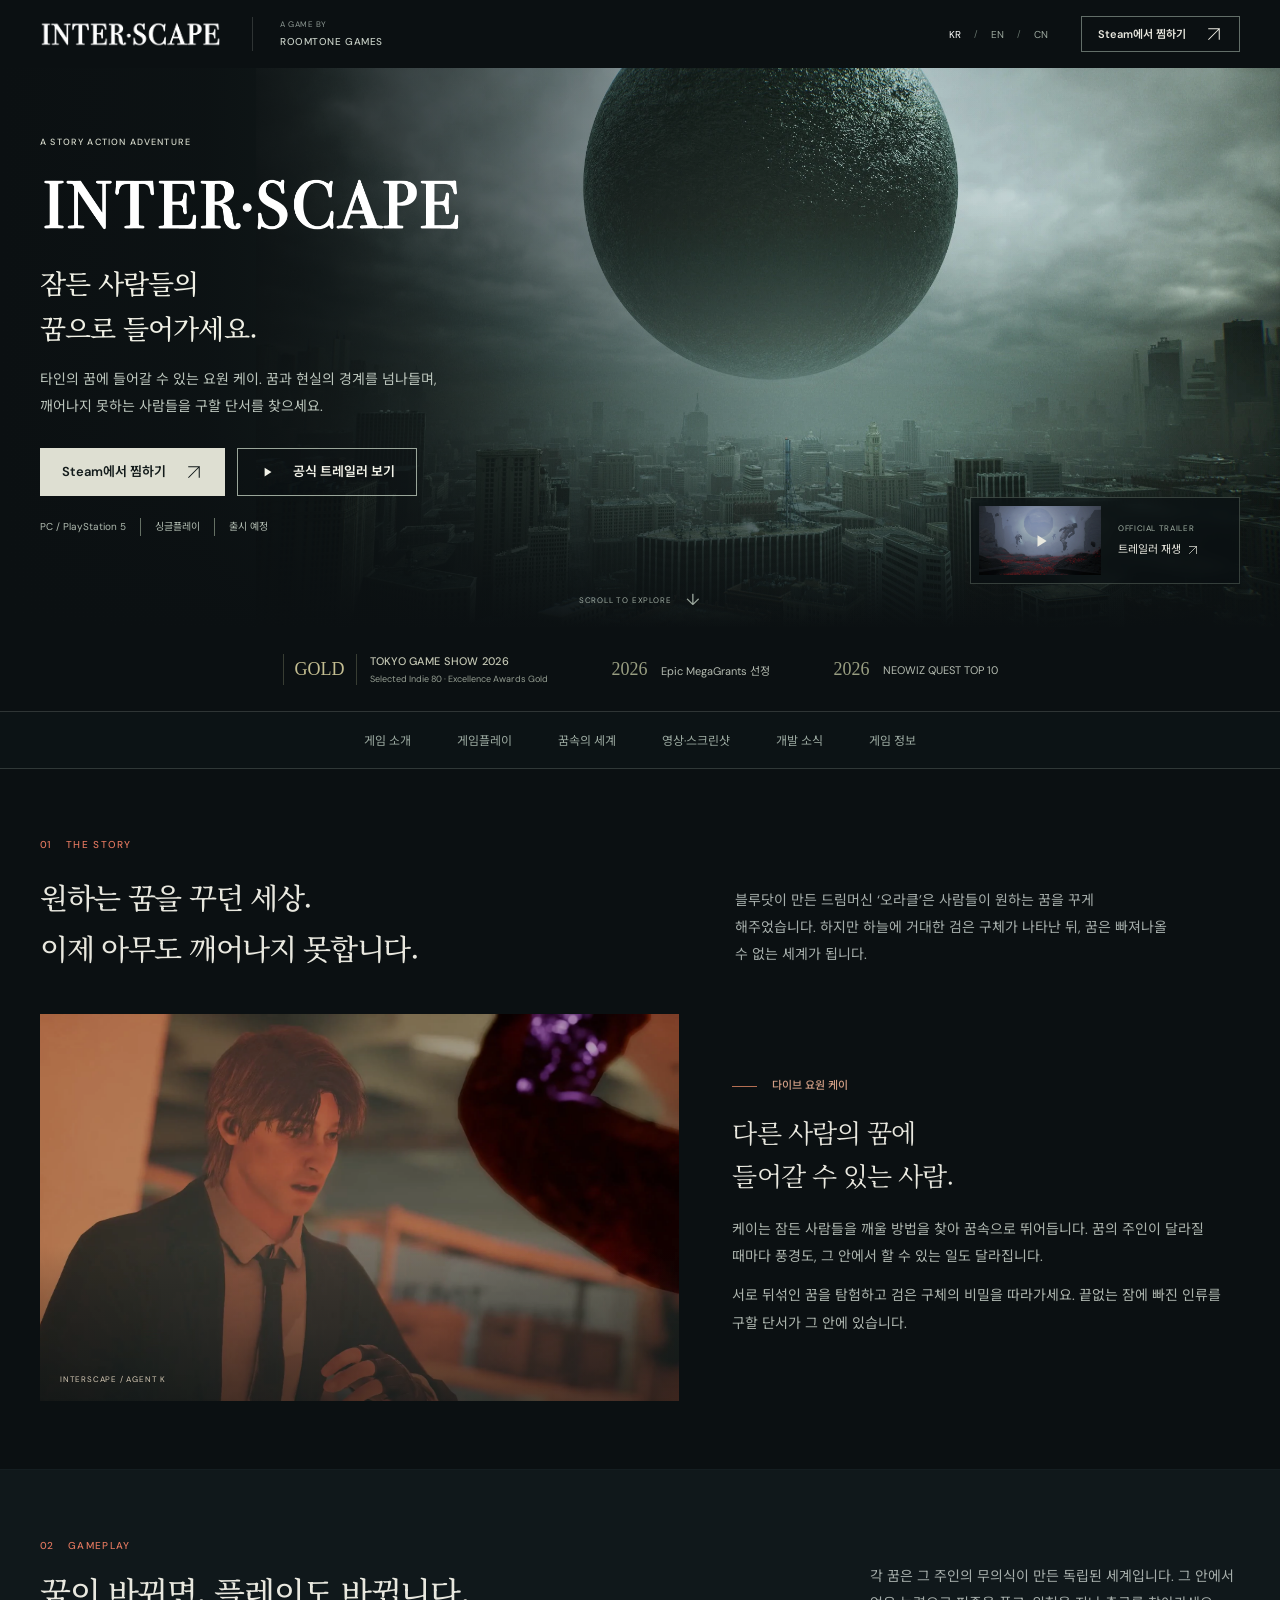
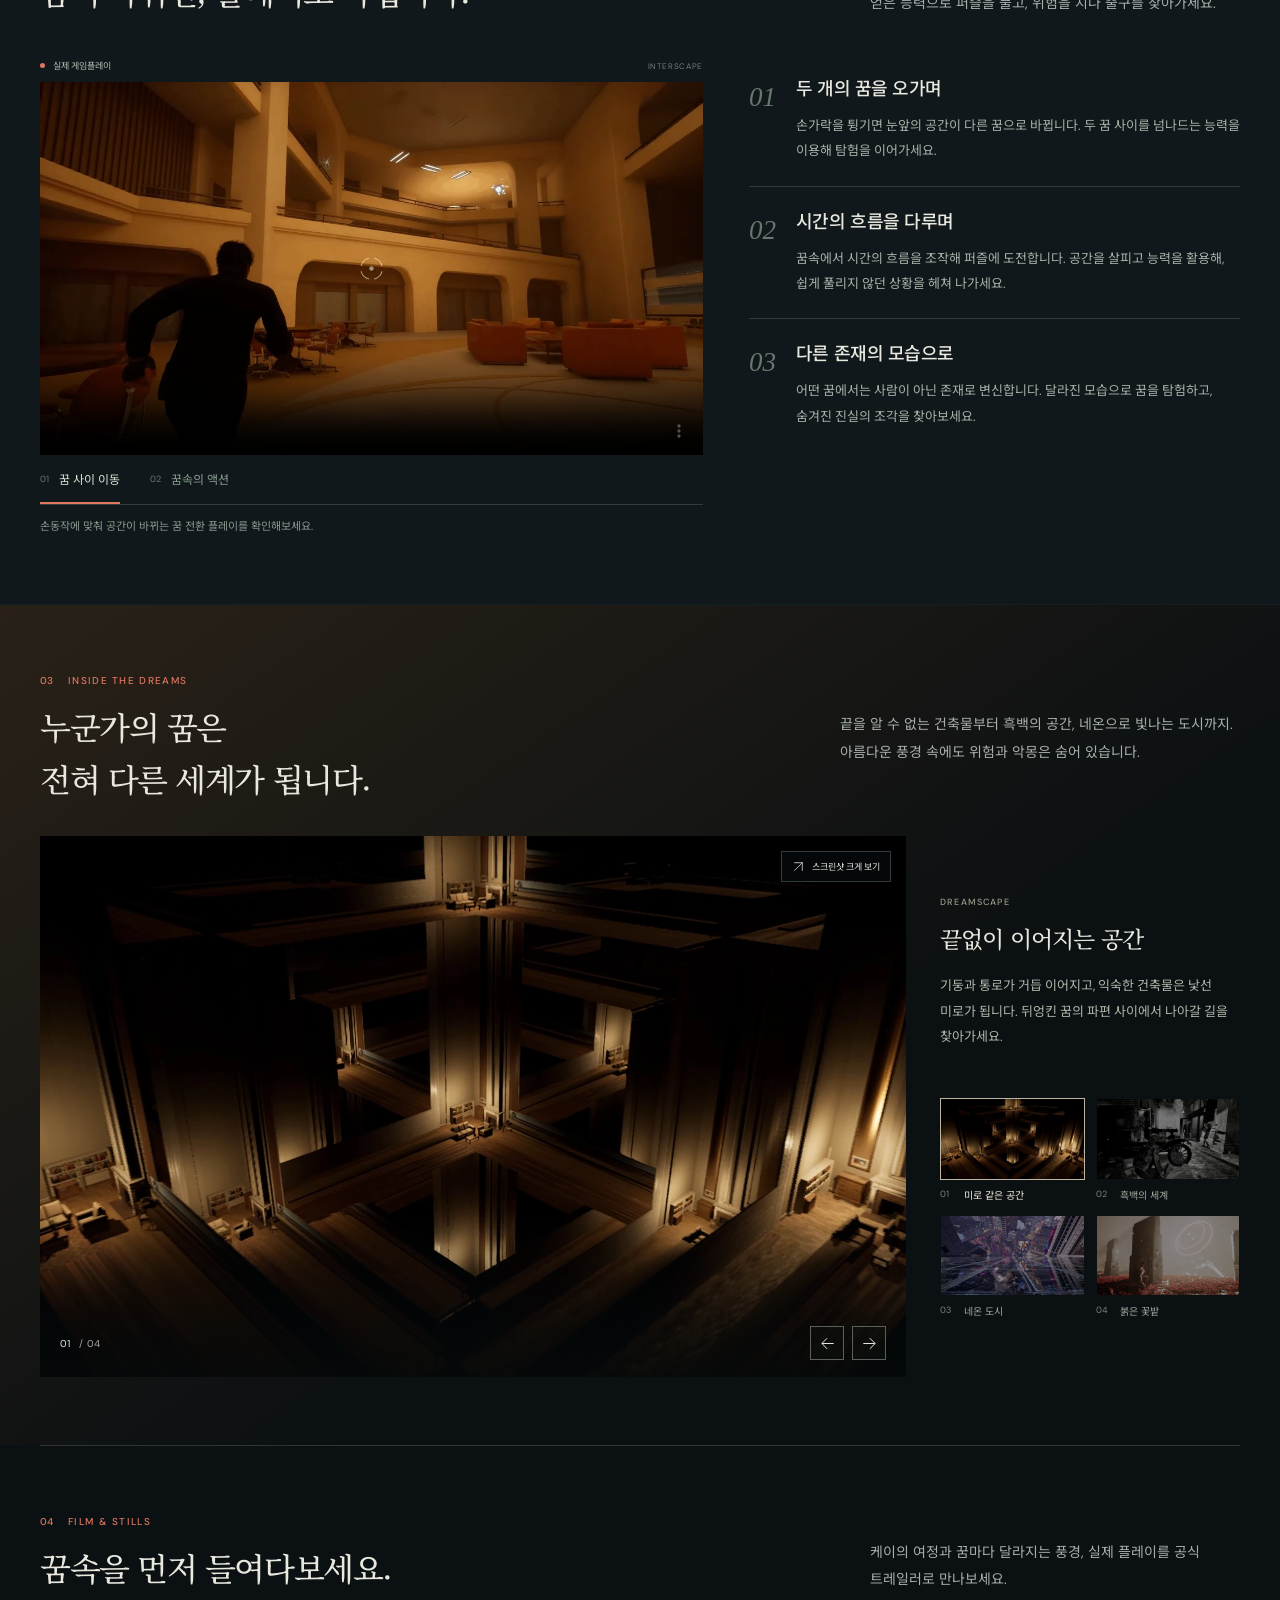
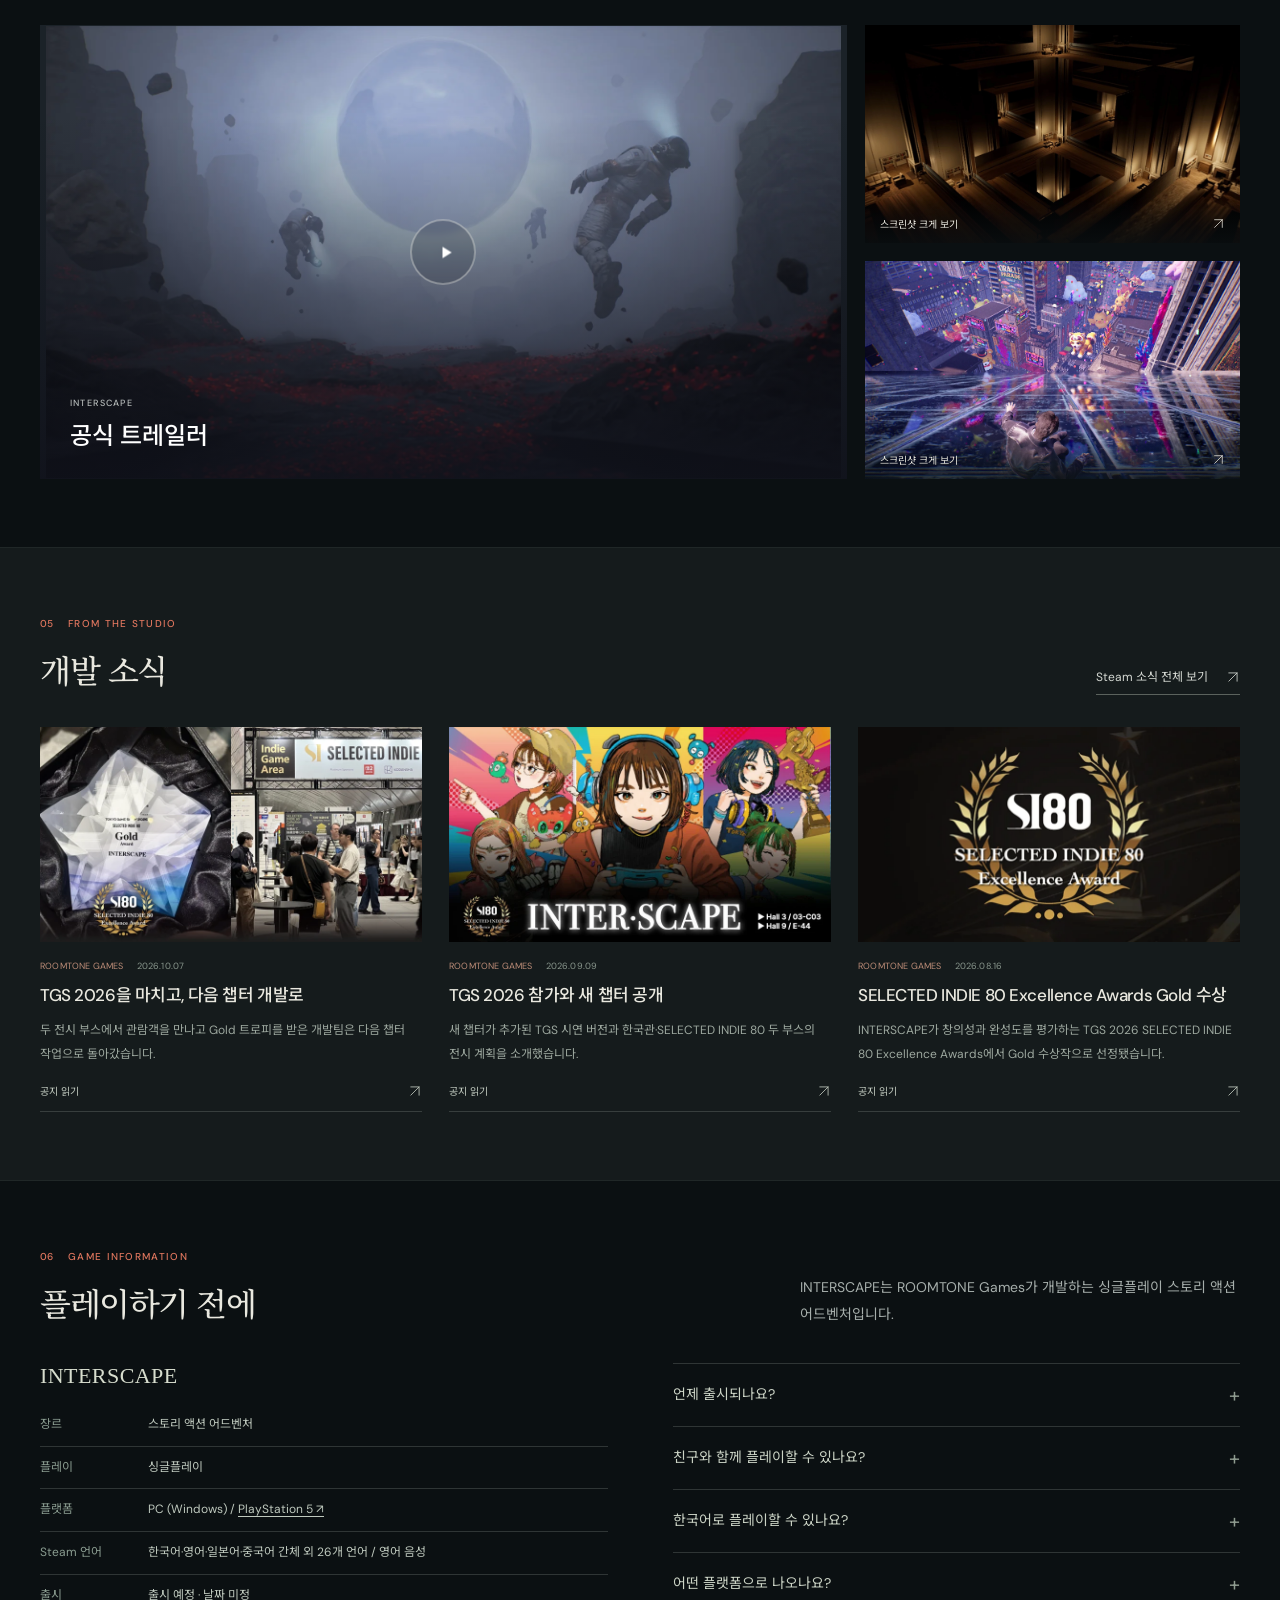
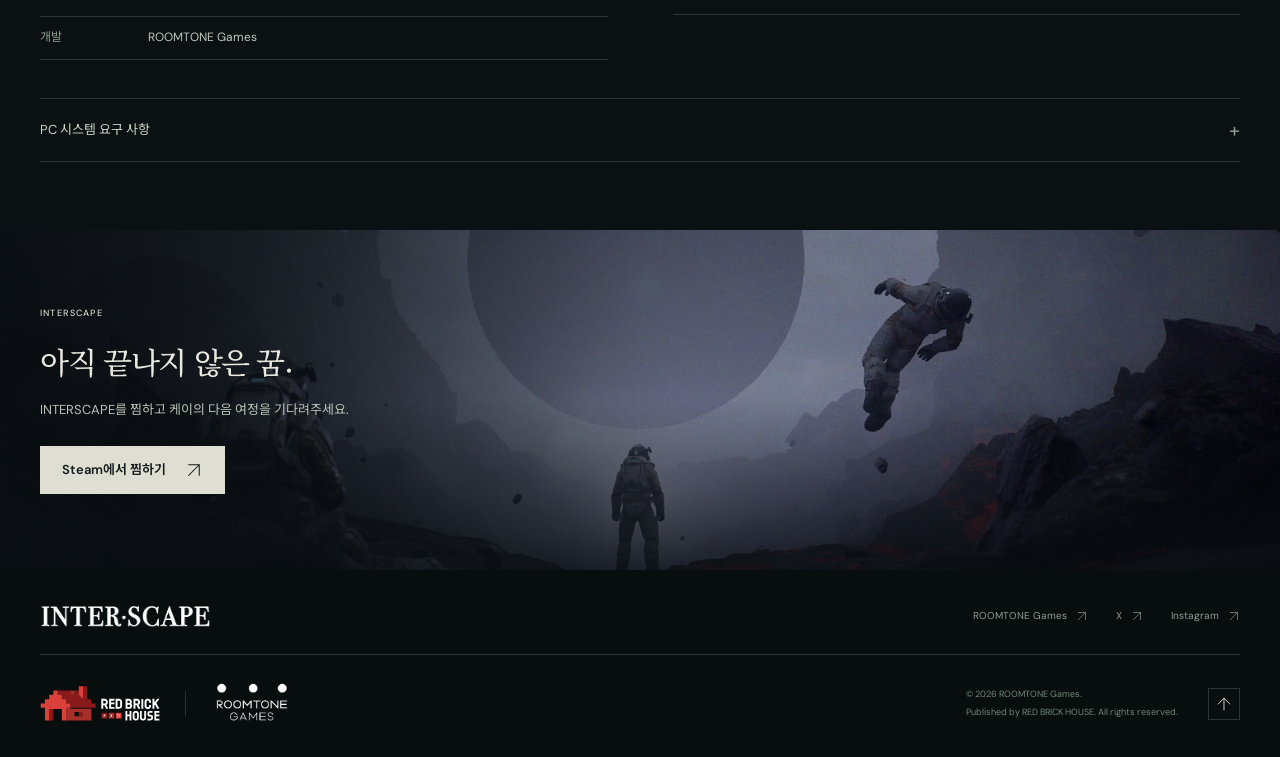
==== index.html @ 23f14cc5 "Create INTERSCAPE game website" ====
<!DOCTYPE html>

<html lang="ko"><head>
<meta charset="utf-8"/>
<meta content="width=device-width,initial-scale=1" name="viewport"/>
<title>INTERSCAPE | 인터스케이프</title>
<meta content="잠든 사람들의 꿈으로 들어가세요. 꿈마다 새로운 능력으로 길을 찾는 ROOMTONE Games의 스토리 액션 어드벤처, INTERSCAPE." name="description"/>
<meta content="noindex, nofollow" name="robots"/>
<meta content="#0b1012" name="theme-color"/>
<meta content="INTERSCAPE | 인터스케이프" property="og:title"/>
<meta content="잠든 사람들의 꿈으로 들어가세요. ROOMTONE Games의 스토리 액션 어드벤처." property="og:description"/>
<meta content="https://redbrickhouse.gg/interscape/img/official-hero.webp" property="og:image"/>
<link href="data:image/svg+xml,%3Csvg xmlns='http://www.w3.org/2000/svg' viewBox='0 0 64 64'%3E%3Crect width='64' height='64' fill='%23e7e8e4'/%3E%3Ccircle cx='32' cy='32' r='23' fill='%23141616'/%3E%3C/svg%3E" rel="icon"/>
<link href="https://fonts.googleapis.com" rel="preconnect"/>
<link crossorigin="" href="https://fonts.gstatic.com" rel="preconnect"/>
<link href="https://fonts.googleapis.com/css2?family=Noto+Serif+KR:wght@400;500;600&amp;family=Noto+Serif+SC:wght@400;500;600&amp;family=DM+Sans:wght@400;450;500;550;600;650;700&amp;family=Noto+Sans+KR:wght@400;500;600;700&amp;family=Noto+Sans+SC:wght@400;500;600&amp;display=swap" rel="stylesheet"/>
<link href="style.css?v=20261111-3-final" rel="stylesheet"/>
<script defer="" src="i18n.js?v=20261111-3-final"></script>
<script defer="" src="script.js?v=20261111-3-final"></script>
<meta content="https://redbrickhouse.gg/interscape/" property="og:url"/><meta content="website" property="og:type"/></head><body>
<a class="skip-link" data-i18n="skip" href="#main">본문으로 바로가기</a>
<svg aria-hidden="true" class="svg-defs" xmlns="http://www.w3.org/2000/svg"><defs>
<symbol id="arrow" viewbox="0 0 24 24"><path d="M4 12h15M13 5l7 7-7 7"></path></symbol>
<symbol id="arrow-up" viewbox="0 0 24 24"><path d="M5 19 19 5M5 5h14v14"></path></symbol>
<symbol id="play" viewbox="0 0 24 24"><path d="m9 5 11 7-11 7Z"></path></symbol>
<symbol id="close" viewbox="0 0 24 24"><path d="m5 5 14 14M19 5 5 19"></path></symbol>
</defs></svg>
<header class="site-header"><a aria-label="INTERSCAPE" class="brand" href="#main"><img alt="INTERSCAPE" height="252" src="img/logo.png" width="1642"/></a><a class="studio-credit" href="https://www.roomtonegames.com/" rel="noopener" target="_blank">A GAME BY <b>ROOMTONE GAMES</b></a><div class="header-right"><div aria-label="언어" class="languages" data-i18n-aria="language" role="group">
<button aria-label="한국어" aria-pressed="true" data-lang="ko" lang="ko" type="button">KR</button><span aria-hidden="true">/</span>
<button aria-label="English" aria-pressed="false" data-lang="en" lang="en" type="button">EN</button><span aria-hidden="true">/</span>
<button aria-label="简体中文" aria-pressed="false" data-lang="zh" lang="zh" type="button">CN</button>
</div><a class="button button-small" href="https://store.steampowered.com/app/3093160/INTERSCAPE/" rel="noopener" target="_blank"><span data-i18n="wishlist">Steam에서 찜하기</span><svg aria-hidden="true" viewbox="0 0 24 24"><use href="#arrow-up"></use></svg></a></div></header>
<main id="main">
<section aria-labelledby="game-title" class="hero">
<div class="hero-art"><img alt="도시 위에 나타난 거대한 검은 구체" class="hero-poster" data-i18n-alt="heroAlt" fetchpriority="high" height="1080" src="img/v3-hero-sphere.webp" width="1920"/><video aria-hidden="true" class="hero-video" data-src="media/hero.mp4" id="hero-video" loop="" muted="" playsinline="" preload="none"></video></div>
<div class="hero-shade"></div>
<div class="hero-inner wrap"><div class="hero-copy"><p class="eyebrow light">A STORY ACTION ADVENTURE</p><h1 id="game-title"><img alt="INTERSCAPE" fetchpriority="high" height="252" src="img/logo.png" width="1642"/></h1><h2 data-i18n="heroTitle">잠든 사람들의<br/>꿈으로 들어가세요.</h2><p class="hero-description" data-i18n="heroDescription">타인의 꿈에 들어갈 수 있는 요원 케이. 꿈과 현실의 경계를 넘나들며, 깨어나지 못하는 사람들을 구할 단서를 찾으세요.</p><div class="hero-actions"><a class="button button-primary" href="https://store.steampowered.com/app/3093160/INTERSCAPE/" rel="noopener" target="_blank"><span data-i18n="wishlist">Steam에서 찜하기</span><svg aria-hidden="true" viewbox="0 0 24 24"><use href="#arrow-up"></use></svg></a><button class="button button-outline" data-trailer="" type="button"><svg aria-hidden="true" viewbox="0 0 24 24"><use href="#play"></use></svg><span data-i18n="watchTrailer">공식 트레일러 보기</span></button></div><div class="hero-platforms"><span>PC / PlayStation 5</span><span><span data-i18n="singlePlayer">싱글플레이</span></span><span><span data-i18n="comingSoon">출시 예정</span></span></div></div>
<button class="hero-film" data-trailer="" type="button"><span class="film-thumb"><img alt="" height="1080" src="img/official-hero.webp" width="1920"/><span class="circle-play"><svg aria-hidden="true" viewbox="0 0 24 24"><use href="#play"></use></svg></span></span><span><small>OFFICIAL TRAILER</small><span data-i18n="viewFilm">트레일러 재생</span><svg aria-hidden="true" viewbox="0 0 24 24"><use href="#arrow-up"></use></svg></span></button></div>
<button aria-label="배경 영상 재생" aria-pressed="false" class="motion-button" data-i18n-aria="motionPlay" hidden="" id="motion-toggle" type="button"><span aria-hidden="true" class="motion-icon">Ⅱ</span><span class="motion-label" data-i18n="motionPause">영상 멈추기</span></button>
<a aria-label="게임 소개" class="hero-scroll" data-i18n-aria="navStory" href="#story">SCROLL TO EXPLORE <span>↓</span></a>
</section>
<div class="recognition"><div class="wrap recognition-inner"><a href="https://tgs.cesa.or.jp/2026/en/indie/si80" rel="noopener" target="_blank"><span class="award-mark">GOLD</span><span><b>TOKYO GAME SHOW 2026</b><small><span data-i18n="awardGold">Selected Indie 80 · Excellence Awards Gold</span></small></span></a><a href="https://store.steampowered.com/app/3093160/INTERSCAPE/" rel="noopener" target="_blank"><b>2026</b><span data-i18n="grantLabel">Epic MegaGrants 선정</span></a><a href="https://store.steampowered.com/app/3093160/INTERSCAPE/" rel="noopener" target="_blank"><b>2026</b><span data-i18n="questLabel">NEOWIZ QUEST TOP 10</span></a></div></div>
<nav aria-label="주 메뉴" class="chapter-nav" data-i18n-aria="mainNav"><div class="wrap">
<a href="#story"><span data-i18n="navStory">게임 소개</span></a>
<a href="#gameplay"><span data-i18n="navGameplay">게임플레이</span></a>
<a href="#dreams"><span data-i18n="navDreams">꿈속의 세계</span></a>
<a href="#media"><span data-i18n="navMedia">영상·스크린샷</span></a>
<a href="#news"><span data-i18n="navNews">개발 소식</span></a>
<a href="#info"><span data-i18n="navInfo">게임 정보</span></a>
</div></nav>
<section aria-labelledby="story-title" class="story section wrap" id="story"><div class="story-intro"><div><p class="eyebrow"><span>01</span> THE STORY</p><h2 data-i18n="storyTitle" id="story-title">원하는 꿈을 꾸던 세상. <br/>이제 아무도 깨어나지 못합니다.</h2></div><p class="section-intro" data-i18n="storyBody">블루닷이 만든 드림머신 ‘오라클’은 사람들이 원하는 꿈을 꾸게 해주었습니다. 하지만 하늘에 거대한 검은 구체가 나타난 뒤, 꿈은 빠져나올 수 없는 세계가 됩니다.</p></div>
<div class="agent-scene"><div class="agent-image"><img alt="주황빛 공간 속의 요원 케이" data-i18n-alt="agentAlt" height="1080" loading="lazy" src="img/v3-agent-k.webp" width="1920"/><span class="image-credit">INTERSCAPE / AGENT K</span></div><div class="agent-copy"><p class="eyebrow"><span class="tiny-line"></span> <span data-i18n="agentLabel">다이브 요원 케이</span></p><h3 data-i18n="agentTitle">다른 사람의 꿈에 <br/>들어갈 수 있는 사람.</h3><p data-i18n="agentBody">케이는 잠든 사람들을 깨울 방법을 찾아 꿈속으로 뛰어듭니다. 꿈의 주인이 달라질 때마다 풍경도, 그 안에서 할 수 있는 일도 달라집니다.</p><p data-i18n="agentBody2">서로 뒤섞인 꿈을 탐험하고 검은 구체의 비밀을 따라가세요. 끝없는 잠에 빠진 인류를 구할 단서가 그 안에 있습니다.</p></div></div></section>
<section aria-labelledby="abilities-title" class="gameplay section" id="gameplay"><div class="wrap"><div class="section-heading"><div><p class="eyebrow"><span>02</span> GAMEPLAY</p><h2 data-i18n="abilitiesTitle" id="abilities-title">꿈이 바뀌면, 플레이도 바뀝니다.</h2></div><p class="section-intro" data-i18n="abilitiesIntro">각 꿈은 그 주인의 무의식이 만든 독립된 세계입니다. 그 안에서 얻은 능력으로 퍼즐을 풀고, 위험을 지나 출구를 찾아가세요.</p></div>
<div class="play-console"><div class="gameplay-demo"><div class="media-label"><span class="red-dot"></span><span data-i18n="playClipLabel">실제 게임플레이</span><span>INTERSCAPE</span></div><video aria-label="꿈 사이 이동 플레이 장면" controls="" data-i18n-aria="gameplayVideoLabel" id="gameplay-video" loop="" muted="" playsinline="" poster="img/dream-switch-poster.webp" preload="metadata"><source src="media/dream-switch.mp4" type="video/mp4"/></video><div aria-label="플레이 영상 선택" class="gameplay-tabs" data-i18n-aria="chooseGameplay" role="group"><button aria-pressed="true" data-gameplay="switch" type="button"><span>01</span><span data-i18n="gameplayTab1">꿈 사이 이동</span></button><button aria-pressed="false" data-gameplay="action" type="button"><span>02</span><span data-i18n="gameplayTab2">꿈속의 액션</span></button></div><p data-i18n="gameplayCaption1" id="gameplay-caption">손동작에 맞춰 공간이 바뀌는 꿈 전환 플레이를 확인해보세요.</p></div><div class="abilities">
<article class="ability"><span class="ability-number">01</span><div><h3 data-i18n="ability1Title">두 개의 꿈을 오가며</h3><p data-i18n="ability1Body">손가락을 튕기면 눈앞의 공간이 다른 꿈으로 바뀝니다. 두 꿈 사이를 넘나드는 능력을 이용해 탐험을 이어가세요.</p></div></article>
<article class="ability"><span class="ability-number">02</span><div><h3 data-i18n="ability2Title">시간의 흐름을 다루며</h3><p data-i18n="ability2Body">꿈속에서 시간의 흐름을 조작해 퍼즐에 도전합니다. 공간을 살피고 능력을 활용해, 쉽게 풀리지 않던 상황을 헤쳐 나가세요.</p></div></article>
<article class="ability"><span class="ability-number">03</span><div><h3 data-i18n="ability3Title">다른 존재의 모습으로</h3><p data-i18n="ability3Body">어떤 꿈에서는 사람이 아닌 존재로 변신합니다. 달라진 모습으로 꿈을 탐험하고, 숨겨진 진실의 조각을 찾아보세요.</p></div></article>
</div></div></div></section>
<section aria-labelledby="dreams-title" class="dreams section" data-active-scene="0" id="dreams"><div class="wrap"><div class="section-heading"><div><p class="eyebrow"><span>03</span> INSIDE THE DREAMS</p><h2 data-i18n="dreamsTitle" id="dreams-title">누군가의 꿈은 <br/>전혀 다른 세계가 됩니다.</h2></div><p class="section-intro" data-i18n="dreamsIntro">끝을 알 수 없는 건축물부터 흑백의 공간, 네온으로 빛나는 도시까지. 아름다운 풍경 속에도 위험과 악몽은 숨어 있습니다.</p></div><div class="dream-explorer"><div aria-label="게임 장면" aria-roledescription="carousel" class="dream-stage" data-i18n-aria="galleryLabel" role="region" tabindex="0">
<div aria-hidden="false" class="scene is-active" data-scene="0"><img alt="기둥과 통로가 반복되는 초현실적인 건축물" data-i18n-alt="sceneAlt0" height="1080" loading="lazy" src="img/v3-world-architecture.webp" width="1920"/></div>
<div aria-hidden="true" class="scene" data-scene="1"><img alt="빛과 그림자가 대비되는 흑백의 공간" data-i18n-alt="sceneAlt1" height="1080" loading="lazy" src="img/v3-world-noir.webp" width="1920"/></div>
<div aria-hidden="true" class="scene" data-scene="2"><img alt="게임 속 풍경" data-i18n-alt="sceneAlt2" height="1080" loading="lazy" src="img/neon.webp" width="1920"/></div>
<div aria-hidden="true" class="scene" data-scene="3"><img alt="게임 속 풍경" data-i18n-alt="sceneAlt3" height="1080" loading="lazy" src="img/flowers.webp" width="1920"/></div>
<div class="scene-shade"></div><button aria-label="스크린샷 크게 보기" class="expand-scene" data-expand-scene="" data-i18n-aria="expandImage" type="button"><svg aria-hidden="true" viewbox="0 0 24 24"><use href="#arrow-up"></use></svg><span data-i18n="expandImage">스크린샷 크게 보기</span></button><div class="scene-bottom"><span class="scene-count"><b id="scene-current">01</b> / 04</span><div class="scene-controls"><button aria-label="이전 장면" data-i18n-aria="previousScene" data-scene-prev="" type="button"><svg aria-hidden="true" viewbox="0 0 24 24"><use href="#arrow"></use></svg></button><button aria-label="다음 장면" data-i18n-aria="nextScene" data-scene-next="" type="button"><svg aria-hidden="true" viewbox="0 0 24 24"><use href="#arrow"></use></svg></button></div></div></div><div class="dream-caption"><p class="eyebrow">DREAMSCAPE</p><h3 data-i18n="sceneName0" id="scene-name">끝없이 이어지는 공간</h3><p data-i18n="sceneBody0" id="scene-description">기둥과 통로가 거듭 이어지고, 익숙한 건축물은 낯선 미로가 됩니다. 뒤엉킨 꿈의 파편 사이에서 나아갈 길을 찾아가세요.</p><div aria-label="장면 선택" class="scene-tabs" data-i18n-aria="chooseScene" role="group">
<button aria-pressed="true" data-scene-to="0" type="button"><img alt="" height="1080" loading="lazy" src="img/v3-world-architecture.webp" width="1920"/><span>01</span><span data-i18n="sceneTab0">미로 같은 공간</span></button>
<button aria-pressed="false" data-scene-to="1" type="button"><img alt="" height="1080" loading="lazy" src="img/v3-world-noir.webp" width="1920"/><span>02</span><span data-i18n="sceneTab1">흑백의 세계</span></button>
<button aria-pressed="false" data-scene-to="2" type="button"><img alt="" height="1080" loading="lazy" src="img/neon.webp" width="1920"/><span>03</span><span data-i18n="sceneTab2">네온 도시</span></button>
<button aria-pressed="false" data-scene-to="3" type="button"><img alt="" height="1080" loading="lazy" src="img/flowers.webp" width="1920"/><span>04</span><span data-i18n="sceneTab3">붉은 꽃밭</span></button>
</div></div></div><p aria-atomic="true" aria-live="polite" class="sr-only" id="scene-announcement"></p></div></section>
<section aria-labelledby="media-title" class="media section wrap" id="media"><div class="section-heading"><div><p class="eyebrow"><span>04</span> FILM &amp; STILLS</p><h2 data-i18n="mediaTitle" id="media-title">꿈속을 먼저 들여다보세요.</h2></div><p class="section-intro" data-i18n="mediaBody">케이의 여정과 꿈마다 달라지는 풍경, 실제 플레이를 공식 트레일러로 만나보세요.</p></div><div class="media-grid"><button aria-label="공식 트레일러 재생" class="trailer-poster" data-i18n-aria="playTrailer" data-trailer="" type="button"><img alt="" height="1080" loading="lazy" src="img/official-hero.webp" width="1920"/><span class="trailer-overlay"></span><span class="trailer-type"><span class="eyebrow">INTERSCAPE</span><span class="trailer-title" data-i18n="trailerTitle">공식 트레일러</span></span><span class="play-ring"><svg aria-hidden="true" viewbox="0 0 24 24"><use href="#play"></use></svg></span></button><div class="media-stills">
<button aria-label="스크린샷 크게 보기" data-i18n-aria="expandImage" data-open-scene="0" type="button"><img alt="" height="1080" loading="lazy" src="img/v3-world-architecture.webp" width="1920"/><span><span data-i18n="expandImage">스크린샷 크게 보기</span><svg aria-hidden="true" viewbox="0 0 24 24"><use href="#arrow-up"></use></svg></span></button>
<button aria-label="스크린샷 크게 보기" data-i18n-aria="expandImage" data-open-scene="2" type="button"><img alt="" height="1080" loading="lazy" src="img/neon.webp" width="1920"/><span><span data-i18n="expandImage">스크린샷 크게 보기</span><svg aria-hidden="true" viewbox="0 0 24 24"><use href="#arrow-up"></use></svg></span></button>
</div></div></section>
<section aria-labelledby="news-title" class="news section" id="news"><div class="wrap"><div class="section-heading"><div><p class="eyebrow"><span>05</span> FROM THE STUDIO</p><h2 data-i18n="newsTitle" id="news-title">개발 소식</h2></div><a class="text-link" href="https://store.steampowered.com/news/app/3093160/" rel="noopener" target="_blank"><span data-i18n="newsMore">Steam 소식 전체 보기</span><svg aria-hidden="true" viewbox="0 0 24 24"><use href="#arrow-up"></use></svg></a></div><div class="news-list" id="news-list"><a class="news-card" href="https://store.steampowered.com/news/app/3093160/view/678511862081388592" rel="noopener" target="_blank"><div class="news-image"><img alt="" height="450" loading="lazy" src="img/news-1.webp" width="900"/></div><div class="news-meta"><span>ROOMTONE GAMES</span><time datetime="2026-10-07">2026.10.07</time></div><h3 data-i18n="news1Title">TGS 2026을 마치고, 다음 챕터 개발로</h3><p data-i18n="news1Body">두 전시 부스에서 관람객을 만나고 Gold 트로피를 받은 개발팀은 다음 챕터 작업으로 돌아갔습니다.</p><div class="news-read"><span data-i18n="readNews">공지 읽기</span><svg aria-hidden="true" viewbox="0 0 24 24"><use href="#arrow-up"></use></svg></div></a>
<a class="news-card" href="https://store.steampowered.com/news/app/3093160/view/705530923042471953" rel="noopener" target="_blank"><div class="news-image"><img alt="" height="450" loading="lazy" src="img/news-2.webp" width="800"/></div><div class="news-meta"><span>ROOMTONE GAMES</span><time datetime="2026-09-09">2026.09.09</time></div><h3 data-i18n="news2Title">TGS 2026 참가와 새 챕터 공개</h3><p data-i18n="news2Body">새 챕터가 추가된 TGS 시연 버전과 한국관·SELECTED INDIE 80 두 부스의 전시 계획을 소개했습니다.</p><div class="news-read"><span data-i18n="readNews">공지 읽기</span><svg aria-hidden="true" viewbox="0 0 24 24"><use href="#arrow-up"></use></svg></div></a>
<a class="news-card" href="https://store.steampowered.com/news/app/3093160/view/739305482942941643" rel="noopener" target="_blank"><div class="news-image"><img alt="" height="432" loading="lazy" src="img/news-3.webp" width="768"/></div><div class="news-meta"><span>ROOMTONE GAMES</span><time datetime="2026-08-16">2026.08.16</time></div><h3 data-i18n="news3Title">SELECTED INDIE 80 Excellence Awards Gold 수상</h3><p data-i18n="news3Body">INTERSCAPE가 창의성과 완성도를 평가하는 TGS 2026 SELECTED INDIE 80 Excellence Awards에서 Gold 수상작으로 선정됐습니다.</p><div class="news-read"><span data-i18n="readNews">공지 읽기</span><svg aria-hidden="true" viewbox="0 0 24 24"><use href="#arrow-up"></use></svg></div></a></div></div></section>
<section aria-labelledby="info-title" class="info section wrap" id="info"><div class="section-heading"><div><p class="eyebrow"><span>06</span> GAME INFORMATION</p><h2 data-i18n="infoTitle" id="info-title">플레이하기 전에</h2></div><p class="section-intro" data-i18n="infoIntro">INTERSCAPE는 ROOMTONE Games가 개발하는 싱글플레이 스토리 액션 어드벤처입니다.</p></div><div class="info-layout"><div class="game-facts"><h3>INTERSCAPE</h3><dl>
<div><dt data-i18n="infoGenreLabel">장르</dt><dd><span data-i18n="infoGenre">스토리 액션 어드벤처</span></dd></div>
<div><dt data-i18n="infoModeLabel">플레이</dt><dd><span data-i18n="singlePlayer">싱글플레이</span></dd></div>
<div><dt data-i18n="infoPlatformLabel">플랫폼</dt><dd>PC (Windows) / <a href="https://store.playstation.com/en-us/concept/10015911" rel="noopener" target="_blank">PlayStation 5 ↗</a></dd></div>
<div><dt data-i18n="infoLanguageLabel">Steam 언어</dt><dd><span data-i18n="infoLanguage">한국어·영어·일본어·중국어 간체 외 26개 언어 / 영어 음성</span></dd></div>
<div><dt data-i18n="infoReleaseLabel">출시</dt><dd><span data-i18n="infoRelease">출시 예정 · 날짜 미정</span></dd></div>
<div><dt data-i18n="infoDeveloper">개발</dt><dd>ROOMTONE Games</dd></div>
</dl></div><div class="faq">
<details><summary><span data-i18n="faqReleaseQ">언제 출시되나요?</span><span aria-hidden="true">+</span></summary><p data-i18n="faqReleaseA">현재 출시 예정이며, 정확한 출시일은 아직 공개되지 않았습니다. Steam 찜 목록에 추가하면 출시 알림을 받을 수 있습니다.</p></details>
<details><summary><span data-i18n="faqModeQ">친구와 함께 플레이할 수 있나요?</span><span aria-hidden="true">+</span></summary><p data-i18n="faqModeA">INTERSCAPE는 싱글플레이 게임입니다. 케이의 시점으로 이야기를 따라가며 혼자 꿈의 세계를 탐험합니다.</p></details>
<details><summary><span data-i18n="faqLangQ">한국어로 플레이할 수 있나요?</span><span aria-hidden="true">+</span></summary><p data-i18n="faqLangA">Steam 기준으로 한국어 인터페이스와 자막을 지원합니다. 음성은 영어로 제공되며, 전체 지원 언어는 Steam에서 확인할 수 있습니다.</p></details>
<details><summary><span data-i18n="faqPlatformQ">어떤 플랫폼으로 나오나요?</span><span aria-hidden="true">+</span></summary><p data-i18n="faqPlatformA">PC(Windows)와 PlayStation 5로 출시 예정입니다. 각 플랫폼의 출시 정보는 Steam과 PlayStation 스토어에서 확인할 수 있습니다.</p></details>
</div></div><details class="requirements"><summary><span data-i18n="requirements">PC 시스템 요구 사항</span><span aria-hidden="true">+</span></summary><div class="requirements-inner"><p data-i18n="requirementsNote">Steam에 공개된 사양입니다. 개발 중 변경될 수 있습니다.</p><div class="spec-grid">
<div><h3 data-i18n="minimum">최소 사양</h3><dl>
<div><dt data-i18n="specOS">운영 체제</dt><dd>Windows 10 (64-bit)</dd></div>
<div><dt data-i18n="specCPU">프로세서</dt><dd>Intel Core i7-8700K / AMD Ryzen 5 1600X</dd></div>
<div><dt data-i18n="specRAM">메모리</dt><dd>8 GB RAM</dd></div>
<div><dt data-i18n="specGPU">그래픽</dt><dd>NVIDIA GTX 1060 6 GB / AMD RX 5600 XT 6 GB / Intel Arc A380 6 GB</dd></div>
<div><dt data-i18n="specStorage">저장 공간</dt><dd>20 GB</dd></div>
<div><dt>DirectX</dt><dd>12</dd></div></dl></div>
<div><h3 data-i18n="recommended">권장 사양</h3><dl>
<div><dt data-i18n="specOS">운영 체제</dt><dd>Windows 10/11 (64-bit)</dd></div>
<div><dt data-i18n="specCPU">프로세서</dt><dd>Intel Core i7-9700K / AMD Ryzen 7 3700X</dd></div>
<div><dt data-i18n="specRAM">메모리</dt><dd>16 GB RAM</dd></div>
<div><dt data-i18n="specGPU">그래픽</dt><dd>NVIDIA RTX 3060 / AMD RX 6600 XT</dd></div>
<div><dt data-i18n="specStorage">저장 공간</dt><dd>20 GB</dd></div>
<div><dt>DirectX</dt><dd>12</dd></div></dl></div>
</div></div></details></section>
<section aria-labelledby="closing-title" class="closing"><img alt="" height="1080" loading="lazy" src="img/threshold.webp" width="1920"/><div class="closing-shade"></div><div class="wrap closing-copy"><p class="eyebrow light">INTERSCAPE</p><h2 data-i18n="closingTitle" id="closing-title">아직 끝나지 않은 꿈.</h2><p data-i18n="closingBody">INTERSCAPE를 찜하고 케이의 다음 여정을 기다려주세요.</p><a class="button button-primary" href="https://store.steampowered.com/app/3093160/INTERSCAPE/" rel="noopener" target="_blank"><span data-i18n="wishlist">Steam에서 찜하기</span><svg aria-hidden="true" viewbox="0 0 24 24"><use href="#arrow-up"></use></svg></a></div></section></main>
<footer class="footer">
<div class="footer-top"><a class="footer-game" href="#main"><img alt="INTERSCAPE" height="252" loading="lazy" src="img/logo.png" width="1642"/></a><div class="footer-links"><a href="https://www.roomtonegames.com/" rel="noopener" target="_blank">ROOMTONE Games <svg><use href="#arrow-up"></use></svg></a><a href="https://x.com/ROOMTONE_Games" rel="noopener" target="_blank">X <svg><use href="#arrow-up"></use></svg></a><a href="https://www.instagram.com/roomtone_games/" rel="noopener" target="_blank">Instagram <svg><use href="#arrow-up"></use></svg></a></div></div>
<div class="footer-bottom"><div class="partners"><a href="https://redbrickhouse.gg/" rel="noopener" target="_blank"><img alt="RED BRICK HOUSE" height="66" loading="lazy" src="img/rbh-logo.svg" width="228"/></a><span aria-hidden="true" class="partner-divider"></span><a class="developer" href="https://www.roomtonegames.com/" rel="noopener" target="_blank"><img alt="ROOMTONE Games" loading="lazy" src="img/roomtone-logo.png"/></a></div><p>© 2026 ROOMTONE Games.<br/>Published by RED BRICK HOUSE. All rights reserved.</p><a aria-label="맨 위로" class="back-top" data-i18n-aria="backToTop" href="#main"><svg><use href="#arrow-up"></use></svg></a></div>
</footer>
<dialog aria-labelledby="dialog-title" class="trailer-dialog">
<div class="dialog-bar"><h2 data-i18n="officialTrailer" id="dialog-title">INTERSCAPE 공식 트레일러</h2><button aria-label="닫기" class="dialog-close" data-i18n-aria="close" type="button"><svg><use href="#close"></use></svg></button></div>
<div class="video-container" id="video-container"></div>
<a class="youtube-fallback" data-i18n="watchOnYouTube" href="https://www.youtube.com/watch?v=OuanYzbB6oQ" rel="noopener" target="_blank">YouTube에서 보기</a>
</dialog>
<dialog aria-labelledby="image-dialog-title" class="image-dialog" id="image-dialog"><div class="image-dialog-bar"><span id="image-dialog-title"></span><button aria-label="닫기" data-close-gallery="" data-i18n-aria="close" type="button"><svg aria-hidden="true" viewbox="0 0 24 24"><use href="#close"></use></svg></button></div><div class="lightbox-stage"><button aria-label="이전 이미지" data-i18n-aria="galleryPrevious" data-image-prev="" type="button"><svg aria-hidden="true" viewbox="0 0 24 24"><use href="#arrow"></use></svg></button><img alt="" id="lightbox-image"/><button aria-label="다음 이미지" data-i18n-aria="galleryNext" data-image-next="" type="button"><svg aria-hidden="true" viewbox="0 0 24 24"><use href="#arrow"></use></svg></button></div><p id="lightbox-count"></p></dialog></body></html>
---- style.css ----
:root{--bg:#0b1012;--panel:#11181b;--ink:#e9e8df;--muted:#a6aeab;--line:rgba(224,233,224,.17);--accent:#df765e;--serif:'Noto Serif KR','Noto Serif SC',Georgia,serif;--sans:'DM Sans','Noto Sans KR','Noto Sans SC',sans-serif;--width:1200px;--gutter:40px}
*{box-sizing:border-box}html{scroll-behavior:smooth;scroll-padding-top:78px}body{margin:0;background:var(--bg);color:var(--ink);font-family:var(--sans);-webkit-font-smoothing:antialiased}html:lang(ko){word-break:keep-all}a{color:inherit;text-decoration:none}button{font:inherit;color:inherit;cursor:pointer;border:0;background:none;border-radius:0}button,a{-webkit-tap-highlight-color:transparent}img{display:block;max-width:100%;height:auto}h1,h2,h3,p,dl,dd{margin:0}button:focus-visible,a:focus-visible,summary:focus-visible,[tabindex]:focus-visible{outline:2px solid var(--accent);outline-offset:5px}::selection{background:#a44533;color:#fff}svg{width:20px;height:20px;fill:none;stroke:currentColor;stroke-width:1.4;stroke-linecap:square;stroke-linejoin:miter;flex-shrink:0}.svg-defs{position:absolute;width:0;height:0;overflow:hidden}.sr-only{position:absolute;width:1px;height:1px;padding:0;margin:-1px;overflow:hidden;clip:rect(0,0,0,0);white-space:nowrap;border:0}.skip-link{position:fixed;top:8px;left:8px;z-index:100;padding:13px 20px;background:var(--ink);color:var(--bg);transform:translateY(-200%)}.skip-link:focus{transform:none}.wrap{width:min(calc(100% - var(--gutter)*2),var(--width));margin-inline:auto}.section{padding-block:68px}.eyebrow{display:flex;align-items:center;gap:15px;font-size:10px;font-weight:500;line-height:1.6;letter-spacing:.13em;color:var(--accent);margin-bottom:19px}.eyebrow>span:first-child{font-size:10px;letter-spacing:0}.eyebrow.light{color:#d5d9cb}.eyebrow [data-i18n]{letter-spacing:0}h2{font-family:var(--serif);font-size:32px;line-height:1.6;font-weight:500;letter-spacing:-.045em}.section-heading{display:flex;align-items:flex-end;justify-content:space-between;gap:45px;margin-bottom:32px}.section-heading .eyebrow{margin-bottom:12px}.section-intro{max-width:440px;font-size:14px;line-height:1.95;color:var(--muted)}.text-link{display:inline-flex;align-items:center;gap:18px;font-size:12px;line-height:1.5;color:#d5d9d3;border-bottom:1px solid #5b625d;padding-bottom:8px}.text-link svg{width:14px;height:14px}.button{display:inline-flex;align-items:center;justify-content:center;gap:19px;min-height:48px;padding:12px 21px;font-size:13px;font-weight:600;line-height:1.5;transition:background .2s,border-color .2s,color .2s;border:1px solid transparent}.button svg{width:18px;height:18px}.button-primary{background:#dedfd2;color:#131b1b}.button-primary:hover{background:#fff}.button-outline{border-color:#9aa69a;color:#f3f3e9;background:#0b10123b}.button-outline:hover{border-color:#fff;background:#ffffff12}.button-outline svg{fill:currentColor;stroke:none;width:15px}.button-small{min-height:36px;padding:8px 16px;font-size:11px;border-color:#626e68}.button-small:hover{background:var(--ink);color:var(--bg)}
.site-header{height:68px;padding-inline:var(--gutter);display:flex;align-items:center;gap:32px;position:relative;z-index:6;background:#0b1012}.brand{width:180px}.studio-credit{font-size:8px;letter-spacing:.07em;color:#8e9994;line-height:1.9;padding-left:27px;border-left:1px solid var(--line)}.studio-credit b{display:block;font-weight:500;font-size:10px;color:#c5cdc4}.header-right{margin-left:auto;display:flex;align-items:center;gap:28px}.languages{display:flex;align-items:center;gap:8px;font-size:9px;color:#68766e}.languages button{padding:12px 5px;font-size:10px;min-height:40px;color:#9da99f}.languages button[aria-pressed=true]{color:#fff}.languages button:hover{color:#fff}.hero{height:560px;position:relative;isolation:isolate;overflow:hidden;background:#263932}.hero-art{position:absolute;inset:0 0 0 20%;z-index:-3}.hero-poster,.hero-video{position:absolute;inset:0;width:100%;height:100%;object-fit:cover;object-position:center 47%}.hero-video{opacity:0;transition:opacity 1s}.hero-video.is-ready{opacity:1}.hero-shade{position:absolute;inset:0;z-index:-2;background:linear-gradient(90deg,#0b1012 0%,rgba(11,16,18,.95) 16%,rgba(11,16,18,.68) 34%,rgba(11,16,18,.15) 62%,rgba(11,16,18,.05)),linear-gradient(0deg,#0b1012 0%,transparent 35%,rgba(7,12,13,.05) 70%)}.hero-inner{height:100%;position:relative;display:flex;align-items:center}.hero-copy{width:490px;padding-bottom:25px}.hero-copy>.eyebrow{font-size:9px;margin-bottom:22px}.hero h1{width:420px;max-width:100%;margin-bottom:25px}.hero h2{font-size:27px;line-height:1.65;letter-spacing:-.03em;color:#f0f0e5}.hero-description{max-width:430px;font-size:14px;line-height:1.95;color:#bbc5bc;margin-top:16px}.hero-actions{display:flex;gap:12px;align-items:center;margin-top:27px}.hero-platforms{display:flex;align-items:center;gap:14px;font-size:10px;line-height:1.8;color:#b0bbb0;margin-top:22px}.hero-platforms>span+span{border-left:1px solid #657064;padding-left:14px}.hero-film{position:absolute;right:0;bottom:44px;width:270px;display:flex;align-items:center;gap:17px;text-align:left;background:#0a1012ab;padding:8px;border:1px solid #8e9c8c55;backdrop-filter:blur(6px)}.film-thumb{width:122px;position:relative;flex-shrink:0}.film-thumb>img{aspect-ratio:16/9;object-fit:cover}.circle-play{position:absolute;inset:0;display:grid;place-items:center;background:#080d1029}.circle-play svg{fill:currentColor;stroke:none;width:22px}.hero-film>span:last-child{font-size:11px;line-height:1.6;display:grid;grid-template-columns:1fr auto;gap:6px}.hero-film small{grid-column:1/-1;color:#a2b0a4;font-size:8px;letter-spacing:.08em}.hero-film>span>svg{width:12px;height:12px;align-self:center}.hero-film:hover{border-color:#d4dfce}.hero-scroll{position:absolute;left:50%;bottom:18px;transform:translateX(-50%);display:flex;gap:15px;align-items:center;font-size:8px;letter-spacing:.1em;color:#9da99f}.hero-scroll span{font-size:16px}.motion-button{position:absolute;top:18px;right:var(--gutter);border:1px solid #94a4904d;background:#0b1518aa;padding:8px 10px;display:flex;gap:8px;align-items:center;font-size:10px;color:#d0d9ce}.motion-button[hidden]{display:none}.motion-icon{width:9px}.recognition{background:#0b1012;border-bottom:1px solid var(--line)}.recognition-inner{min-height:83px;display:flex;align-items:center;justify-content:center;gap:64px}.recognition a{display:flex;align-items:center;gap:13px;font-size:11px;color:#b5bcb1}.recognition a:hover{color:#fff}.recognition a>span>b{font-size:11px;font-weight:500;color:#c4c7b4;letter-spacing:.025em}.recognition small{display:block;font-size:9px;margin-top:5px;color:#969f93}.award-mark{border-inline:1px solid #8d927158;padding:5px 11px;color:#c3bd91;font-family:Georgia,serif;font-size:18px;font-weight:normal}.recognition a>b{font-family:Georgia,serif;font-weight:400;color:#9a9f82;font-size:18px}.chapter-nav{position:sticky;top:0;z-index:20;background:#0d1416f5;border-bottom:1px solid var(--line);backdrop-filter:blur(12px)}.chapter-nav>.wrap{display:flex;align-items:center;justify-content:center;gap:46px;height:56px}.chapter-nav a{height:100%;display:grid;place-items:center;position:relative;font-size:12px;color:#9caaa1;white-space:nowrap}.chapter-nav a::after{content:'';position:absolute;bottom:-1px;left:0;right:0;height:2px;background:transparent}.chapter-nav a:hover,.chapter-nav a[aria-current=location]{color:#e6e9de}.chapter-nav a[aria-current=location]::after{background:var(--accent)}
.story-intro{display:grid;grid-template-columns:1.2fr 1fr;gap:90px;align-items:end;margin-bottom:40px}.story-intro h2{font-size:29px;line-height:1.75}.story-intro .section-intro{font-size:14px;padding-bottom:5px}.agent-scene{display:grid;grid-template-columns:1.26fr 1fr;align-items:center;gap:53px}.agent-image{position:relative;overflow:hidden}.agent-image:after{content:'';position:absolute;inset:60% 0 0;background:linear-gradient(0deg,#0b10128c,transparent);pointer-events:none}.agent-image img{width:100%;aspect-ratio:1.65;object-fit:cover;object-position:40% 50%}.image-credit{position:absolute;left:20px;bottom:17px;z-index:1;font-size:8px;letter-spacing:.1em;color:#d5c9b5}.agent-copy .eyebrow{font-size:11px;letter-spacing:0;color:#d09d84;margin-bottom:16px}.tiny-line{display:block;width:25px;height:1px;background:#b56f53}.agent-copy h3{font-family:var(--serif);font-size:26px;font-weight:400;line-height:1.65;letter-spacing:-.035em;margin-bottom:19px}.agent-copy>p:not(.eyebrow){font-size:14px;line-height:1.95;color:#acb4ad}.agent-copy>p+p{margin-top:12px}.gameplay{background:#10181b;border-block:1px solid #91a5a10b}.gameplay .section-heading>div{max-width:650px}.gameplay .section-intro{max-width:370px}.play-console{display:grid;grid-template-columns:1.35fr 1fr;gap:46px;align-items:start}.gameplay-demo{min-width:0}.media-label{display:flex;align-items:center;gap:8px;height:33px;font-size:9px;color:#b1bfb5}.media-label>span:last-child{margin-left:auto;color:#718079;font-size:8px;letter-spacing:.08em}.red-dot{width:5px;height:5px;background:var(--accent);border-radius:50%}.gameplay-demo video{width:100%;aspect-ratio:16/9;object-fit:contain;background:#060b0d;display:block}.gameplay-tabs{display:flex;border-bottom:1px solid var(--line);gap:30px}.gameplay-tabs button{font-size:12px;line-height:1.5;display:flex;align-items:center;gap:10px;padding:16px 0 13px;border-bottom:2px solid transparent;color:#899c90}.gameplay-tabs button>span:first-child{font-size:9px;color:#687c6e}.gameplay-tabs button[aria-pressed=true]{color:#dbe1d4;border-color:var(--accent)}#gameplay-caption{font-size:11px;color:#88998f;line-height:1.85;margin-top:11px}.abilities{padding-top:27px}.ability{display:flex;align-items:start;gap:20px;border-top:1px solid var(--line);padding:22px 0}.ability:first-child{padding-top:0;border:0}.ability:last-child{padding-bottom:0}.ability-number{font-family:Georgia,serif;font-size:27px;color:#67786f;font-style:italic;line-height:1.6}.ability h3{font-size:18px;font-weight:500;line-height:1.55;letter-spacing:-.025em}.ability p{font-size:13px;line-height:1.95;color:#a6b1a8;margin-top:9px}.dreams{--dream-tint:#292117;background:linear-gradient(145deg,var(--dream-tint),#0b1012 62%);transition:background .8s}.dreams[data-active-scene="1"]{--dream-tint:#282d2d}.dreams[data-active-scene="2"]{--dream-tint:#272235}.dreams[data-active-scene="3"]{--dream-tint:#37221c}.dreams .section-heading{align-items:center}.dreams .section-intro{max-width:400px}.dream-explorer{display:grid;grid-template-columns:minmax(0,1fr) 300px;gap:34px;align-items:center}.dream-stage{position:relative;aspect-ratio:16/10;overflow:hidden;background:#060a0b;touch-action:pan-y}.scene{position:absolute;inset:0;opacity:0;visibility:hidden;transition:opacity .45s ease}.scene.is-active{visibility:visible;opacity:1}.scene img{width:100%;height:100%;object-fit:cover}.scene-shade{position:absolute;inset:70% 0 0;background:linear-gradient(transparent,#050a0bd4);pointer-events:none}.expand-scene{position:absolute;right:15px;top:15px;display:flex;align-items:center;gap:7px;font-size:9px;background:#070d10a6;border:1px solid #cbd8d53d;padding:8px 10px}.expand-scene svg{width:13px;height:13px}.scene-bottom{position:absolute;bottom:17px;left:20px;right:20px;display:flex;justify-content:space-between;align-items:center}.scene-count{font-size:10px;letter-spacing:.04em;color:#a3aaa4}.scene-count b{color:#eee;margin-right:5px;font-weight:400}.scene-controls{display:flex;gap:8px}.scene-controls button{display:grid;place-items:center;width:34px;height:34px;border:1px solid #b4bfb477;background:#10151069}.scene-controls button:first-child svg{transform:rotate(180deg)}.scene-controls svg{width:17px;height:17px}.scene-controls button:hover{background:#d2ddcb30}.dream-caption>.eyebrow{color:#9d9c8b;font-size:9px;margin-bottom:12px}.dream-caption h3{font-family:var(--serif);font-size:23px;font-weight:500;line-height:1.6;letter-spacing:-.035em}.dream-caption>p:not(.eyebrow){font-size:13px;line-height:1.95;color:#b0b5aa;margin-top:15px;min-height:101px}.scene-tabs{margin-top:24px;display:grid;grid-template-columns:1fr 1fr;gap:13px 11px}.scene-tabs button{padding:0;display:grid;grid-template-columns:17px 1fr;gap:7px;text-align:left;align-items:center;font-size:10px;color:#a0a79d}.scene-tabs img{grid-column:1/-1;width:100%;aspect-ratio:16/9;object-fit:cover;filter:brightness(.6) saturate(.6);border:1px solid transparent;transition:filter .25s,border-color .25s}.scene-tabs button>span:first-of-type{font-size:9px;color:#768474}.scene-tabs button[aria-pressed=true]{color:#f1f0df}.scene-tabs button[aria-pressed=true] img,.scene-tabs button:hover img{filter:brightness(1) saturate(1);border-color:#bcb5a3}.media{border-top:1px solid var(--line)}.media .section-intro{max-width:370px}.media-grid{display:grid;grid-template-columns:2.15fr 1fr;gap:18px}.trailer-poster{display:block;width:100%;position:relative;text-align:left;overflow:hidden;aspect-ratio:16/9;background:#1b2228;color:#fff}.trailer-poster>img{width:100%;height:100%;object-fit:cover;transition:transform .7s}.trailer-poster:hover>img{transform:scale(1.025)}.trailer-overlay{position:absolute;inset:0;background:linear-gradient(0deg,#10121be6,transparent 80%)}.trailer-type{position:absolute;left:30px;bottom:25px;display:flex;flex-direction:column;align-items:flex-start}.trailer-type .eyebrow{color:#b5bab9;font-size:9px;margin-bottom:8px}.trailer-title{font-size:24px;font-weight:500;line-height:1.5}.play-ring{position:absolute;left:50%;top:50%;transform:translate(-50%,-50%);width:65px;height:65px;border:1px solid #e9eae5ad;display:grid;place-items:center;border-radius:50%;background:#181d2636;backdrop-filter:blur(3px);transition:background .3s}.play-ring svg{width:23px;fill:currentColor;stroke:none;margin-left:4px}.trailer-poster:hover .play-ring{background:#ebeee144}.media-stills{display:grid;grid-template-rows:1fr 1fr;gap:18px;min-height:0}.media-stills button{padding:0;position:relative;overflow:hidden;min-height:0}.media-stills img{position:absolute;width:100%;height:100%;object-fit:cover;inset:0;transition:transform .5s}.media-stills button:hover img{transform:scale(1.04)}.media-stills button>span{position:absolute;bottom:0;left:0;right:0;padding:18px 15px 12px;font-size:10px;display:flex;justify-content:space-between;align-items:center;background:linear-gradient(transparent,#0b1012c9)}.media-stills svg{width:13px;height:13px}.news{background:#151b1c;border-block:1px solid #a7b5ab13}.news-list{display:grid;grid-template-columns:repeat(3,minmax(0,1fr));gap:27px}.news-card{display:block}.news-image{aspect-ratio:16/9;overflow:hidden;background:#1b2523}.news-image img{width:100%;height:100%;object-fit:cover;transition:transform .4s,filter .4s;filter:saturate(.85)}.news-card:hover img{transform:scale(1.025);filter:saturate(1)}.news-meta{display:flex;gap:13px;align-items:center;margin-top:18px;font-size:9px;color:#89978d;letter-spacing:.02em}.news-meta>span{color:#bd8d78}.news-card h3{font-size:17px;font-weight:500;letter-spacing:-.025em;line-height:1.6;margin-top:10px}.news-card p{font-size:12px;line-height:1.95;color:#9da89f;margin-top:10px}.news-read{display:flex;align-items:center;justify-content:space-between;margin-top:17px;padding-bottom:13px;border-bottom:1px solid var(--line);font-size:10px;color:#c3ccc1}.news-read svg{width:14px;height:14px}.info .section-heading{margin-bottom:35px}.info-layout{display:grid;grid-template-columns:1fr 1fr;gap:65px}.game-facts>h3{font-family:Georgia,serif;font-weight:400;font-size:22px;letter-spacing:.02em;margin-bottom:15px;color:#d7ddce}.game-facts dl>div{display:grid;grid-template-columns:90px 1fr;gap:18px;padding:10px 0;border-bottom:1px solid var(--line);font-size:12px;line-height:1.8}.game-facts dt{color:#8a9c90}.game-facts dd{color:#bfc9be}.game-facts a{text-decoration:underline;text-underline-offset:3px}.faq{border-top:1px solid var(--line)}details{border-bottom:1px solid var(--line)}summary{cursor:pointer;display:flex;justify-content:space-between;align-items:center;gap:15px;list-style:none;font-size:14px;line-height:1.7;padding:19px 0;color:#ccd4c6}summary::-webkit-details-marker{display:none}summary>span:last-child{font-size:20px;line-height:1;font-weight:400;color:#8f9c90;flex-shrink:0;transition:transform .2s}details[open]>summary>span:last-child{transform:rotate(45deg)}.faq details>p{font-size:13px;line-height:1.95;color:#9cab9e;padding:0 23px 22px 0}.requirements{border-top:1px solid var(--line);margin-top:38px}.requirements>summary{font-size:13px;padding:20px 0}.requirements-inner{padding:3px 0 25px}.requirements-inner>p{font-size:11px;line-height:1.8;color:#889a8d;margin-bottom:25px}.spec-grid{display:grid;grid-template-columns:1fr 1fr;gap:65px}.spec-grid h3{font-size:14px;font-weight:500;margin-bottom:15px}.spec-grid dl>div{display:grid;grid-template-columns:80px 1fr;gap:10px;font-size:11px;line-height:1.8;margin-top:8px;color:#a4b2a4}.spec-grid dt{color:#718c78}.closing{height:340px;position:relative;isolation:isolate;overflow:hidden;display:flex;align-items:center}.closing>img{position:absolute;inset:0;width:100%;height:100%;object-fit:cover;object-position:50% 53%;z-index:-3}.closing-shade{position:absolute;inset:0;z-index:-2;background:linear-gradient(90deg,#090e11f0,#090e118a 42%,#090e1120 75%),linear-gradient(0deg,#080d11c9,transparent 50%)}.closing-copy{padding-block:35px}.closing .eyebrow{font-size:9px;margin-bottom:17px}.closing h2{font-size:30px}.closing p:not(.eyebrow){font-size:13px;line-height:1.9;color:#b8c3b7;margin-top:13px}.closing .button{margin-top:23px}.footer{padding:33px 0 30px;background:#080d0e}.footer-top,.footer-bottom{width:min(calc(100% - var(--gutter)*2),var(--width));margin-inline:auto;display:flex;align-items:center;gap:30px}.footer-top{justify-content:space-between;border-bottom:1px solid var(--line);padding-bottom:25px}.footer-game{width:170px}.footer-links{display:flex;align-items:center;gap:28px}.footer-links a{display:flex;align-items:center;gap:9px;font-size:10px;color:#8d9e90}.footer-links a:hover{color:#eee}.footer-links svg{width:12px;height:12px}.footer-bottom{padding-top:25px}.partners{display:flex;align-items:center;gap:25px}.partners>a:first-child img{width:120px}.partner-divider{width:1px;height:25px;background:var(--line)}.developer img{width:auto;max-width:110px;max-height:47px}.footer-bottom p{margin-left:auto;font-size:9px;line-height:1.9;color:#738978}.back-top{display:grid;place-items:center;width:32px;height:32px;border:1px solid var(--line)}.back-top svg{width:14px;transform:rotate(-45deg)}
.trailer-dialog,.image-dialog{color:var(--ink);background:#0b1012;border:1px solid #65766b;padding:18px;width:min(1100px,calc(100% - 40px));max-height:calc(100dvh - 30px);overflow:auto}.trailer-dialog::backdrop,.image-dialog::backdrop{background:#020709ed}.dialog-bar,.image-dialog-bar{display:flex;justify-content:space-between;align-items:center;gap:20px;margin-bottom:15px}.dialog-bar h2{font-family:var(--sans);font-size:13px;font-weight:400}.dialog-close,.image-dialog-bar button{padding:8px;display:grid;place-items:center}.video-container{aspect-ratio:16/9;background:#030504}.video-container iframe{display:block;width:100%;height:100%;border:0}.youtube-fallback{font-size:11px;color:#a3b29f;display:inline-block;margin-top:15px;text-decoration:underline;text-underline-offset:3px}body.dialog-open{overflow:hidden}.image-dialog{width:min(1480px,calc(100% - 40px))}.image-dialog-bar{font-size:13px}.lightbox-stage{display:grid;grid-template-columns:40px 1fr 40px;align-items:center;gap:15px}.lightbox-stage img{width:100%;height:auto;max-height:calc(100dvh - 160px);object-fit:contain}.lightbox-stage button{width:40px;height:45px;border:1px solid var(--line);display:grid;place-items:center}.lightbox-stage button:first-child svg{transform:rotate(180deg)}#lightbox-count{text-align:center;margin-top:15px;font-size:11px;color:var(--muted)}
@media(min-width:1800px){.hero{height:620px}.hero-art{left:15%}.hero-copy{width:510px}.hero-description{max-width:450px}.hero h1{width:440px}}
@media(max-width:1100px){:root{--gutter:30px}.hero-copy{width:440px}.hero h1{width:390px}.hero h2{font-size:25px}.hero-description{font-size:13px;max-width:390px}.hero-actions .button{font-size:12px;padding:12px 17px;gap:13px}.hero-film{width:230px;gap:12px}.film-thumb{width:96px}.hero-film>span:last-child{font-size:10px}.recognition-inner{gap:35px}.recognition a{font-size:10px}.chapter-nav>.wrap{gap:34px}.section{padding-block:55px}.section-heading{gap:32px}h2{font-size:28px}.section-intro{font-size:13px;max-width:340px}.story-intro{gap:45px}.story-intro h2{font-size:26px}.story-intro .section-intro{font-size:13px}.agent-scene{gap:33px}.agent-copy h3{font-size:23px}.agent-copy>p:not(.eyebrow){font-size:13px}.play-console{grid-template-columns:1.25fr 1fr;gap:30px}.gameplay .section-intro{max-width:320px}.ability{gap:15px;padding:17px 0}.ability h3{font-size:17px}.ability p{font-size:12px}.ability-number{font-size:23px}.dream-explorer{grid-template-columns:minmax(0,1fr) 260px;gap:26px}.dream-caption h3{font-size:21px}.dream-caption>p:not(.eyebrow){font-size:12px}.scene-tabs{gap:10px}.news-list{gap:22px}.news-card h3{font-size:16px}.info-layout,.spec-grid{gap:40px}.game-facts dl>div{grid-template-columns:80px 1fr;font-size:11px;gap:13px}.faq summary{font-size:13px}.faq details>p{font-size:12px}}
@media(max-width:850px){:root{--gutter:24px}.site-header{height:62px;gap:22px}.brand{width:150px}.studio-credit{display:none}.header-right{gap:20px}.hero{height:540px}.hero-art{left:0}.hero-shade{background:linear-gradient(90deg,#0b1012e6 0%,#0b1012bd 36%,#0b101244 75%),linear-gradient(0deg,#0b1012,transparent 65%)}.hero-copy{width:430px}.hero h1{width:370px}.hero h2{font-size:25px}.hero-film{width:210px;bottom:28px}.hero-film small{font-size:7px}.hero-scroll{display:none}.recognition-inner{gap:20px;min-height:78px}.recognition a{gap:8px;font-size:9px;line-height:1.6}.recognition a>span>b{font-size:9px}.recognition small{font-size:8px;max-width:220px;line-height:1.7;margin-top:3px}.recognition a>b{font-size:15px}.award-mark{font-size:16px;padding-inline:8px}.chapter-nav>.wrap{gap:30px;height:52px}.chapter-nav a{font-size:11px}.section{padding-block:45px}.section-heading{display:block;margin-bottom:25px}.section-heading .section-intro{margin-top:17px;max-width:560px}.section-heading .text-link{margin-top:20px}.section-heading h2{font-size:27px}.story-intro{display:block;margin-bottom:28px}.story-intro .section-intro{max-width:620px;margin-top:17px}.story-intro h2{font-size:28px}.agent-scene{grid-template-columns:1.1fr 1fr;gap:26px}.agent-image img{aspect-ratio:1.1;object-position:35% 50%}.agent-copy h3{font-size:22px}.agent-copy>.eyebrow{font-size:10px;margin-bottom:10px}.agent-copy>p:not(.eyebrow){font-size:12px}.play-console{grid-template-columns:1fr;gap:27px}.abilities{padding-top:0;display:grid;grid-template-columns:repeat(3,1fr);gap:23px}.ability{display:block;border-top:1px solid var(--line)!important;padding:18px 0 0!important}.ability-number{font-size:21px;display:block;margin-bottom:8px}.ability h3{font-size:16px}.ability p{font-size:12px}.dream-explorer{grid-template-columns:1fr;gap:24px}.dream-stage{aspect-ratio:16/9}.dream-caption{display:grid;grid-template-columns:1fr 1.4fr;column-gap:30px}.dream-caption>.eyebrow{grid-column:1;grid-row:1;margin-bottom:7px}.dream-caption h3{grid-column:1;grid-row:2;align-self:start;font-size:22px}.dream-caption>p:not(.eyebrow){grid-column:2;grid-row:1/3;margin:0;min-height:0;font-size:13px}.scene-tabs{grid-column:1/-1;grid-template-columns:repeat(4,1fr);gap:12px;margin-top:23px}.scene-tabs button{font-size:10px}.media-grid{gap:13px}.media-stills{gap:13px}.trailer-type{left:20px;bottom:20px}.trailer-title{font-size:21px}.play-ring{width:53px;height:53px}.news-list{gap:18px}.news-card h3{font-size:14px}.news-card p{font-size:11px}.news-meta{font-size:8px;gap:7px;margin-top:14px}.info-layout{gap:30px}.game-facts dl>div{grid-template-columns:64px 1fr;font-size:11px;gap:10px}.faq summary{font-size:12px;padding-block:16px}.faq details>p{font-size:12px}.closing{height:300px}.footer-bottom{flex-wrap:wrap;gap:25px}.footer-bottom p{font-size:8px}.partners{gap:18px}.partners>a:first-child img{width:105px}.developer img{max-width:95px;max-height:40px}.footer-links{gap:18px}}
@media(max-width:600px){:root{--gutter:20px}html{scroll-padding-top:66px}.site-header{height:58px;padding-inline:20px;gap:12px}.brand{width:130px}.header-right{gap:0}.header-right>.button{display:none}.languages{gap:5px}.languages button{font-size:10px;padding-inline:4px}.hero{height:600px;min-height:0}.hero-art{inset:0 0 0 0}.hero-poster,.hero-video{object-position:68% 25%;height:360px}.hero-shade{background:linear-gradient(0deg,#0b1012 0%,#0b1012 16%,#0b1012ed 43%,#0b10126b 68%,#0b101214 100%)}.hero-inner{align-items:flex-end;padding-bottom:35px}.hero-copy{width:100%;padding:0}.hero-copy>.eyebrow{font-size:8px;margin-bottom:15px}.hero h1{width:min(340px,100%);margin-bottom:17px}.hero h2{font-size:25px;line-height:1.6}.hero-description{font-size:13px;line-height:1.95;margin-top:13px;max-width:410px}.hero-actions{margin-top:22px;gap:10px;flex-wrap:wrap}.hero-actions .button{padding:12px 14px;min-height:45px;font-size:11px;gap:10px}.hero-actions .button-outline svg{width:13px}.hero-platforms{font-size:9px;gap:11px;margin-top:19px}.hero-platforms>span+span{padding-left:11px}.hero-film{display:none}.motion-button{top:15px;right:20px;font-size:9px;padding:7px 8px}.recognition-inner{display:grid;grid-template-columns:1fr 1fr;gap:17px 15px;padding-block:21px;min-height:0}.recognition a:first-child{grid-column:1/-1;justify-content:center;gap:16px}.recognition a:not(:first-child){justify-content:center;font-size:9px}.recognition a>span>b{font-size:10px}.recognition small{max-width:none;font-size:8px}.award-mark{font-size:18px;padding-inline:13px}.recognition a>b{font-size:14px}.chapter-nav>.wrap{width:100%;padding-inline:20px;justify-content:flex-start;overflow-x:auto;gap:28px;height:49px;scrollbar-width:none}.chapter-nav>.wrap::-webkit-scrollbar{display:none}.chapter-nav a{font-size:11px;flex-shrink:0}.section{padding-block:38px}.eyebrow{font-size:9px;margin-bottom:14px;gap:12px}.eyebrow>span:first-child{font-size:9px}h2{font-size:24px;line-height:1.7}.section-heading{margin-bottom:23px}.section-heading h2{font-size:24px}.section-heading .section-intro{font-size:13px;line-height:1.9;margin-top:14px}.story-intro{margin-bottom:25px}.story-intro h2{font-size:23px;line-height:1.75}.story-intro h2 br{display:none}.story-intro .section-intro{font-size:13px;line-height:1.95;margin-top:17px}.agent-scene{display:flex;flex-direction:column;gap:23px;align-items:stretch}.agent-image img{aspect-ratio:16/10;object-position:40% 50%}.image-credit{font-size:7px;left:15px;bottom:14px}.agent-copy h3{font-size:24px;line-height:1.65;margin-bottom:15px}.agent-copy>p:not(.eyebrow){font-size:13px;line-height:1.95}.agent-copy>.eyebrow{font-size:10px;margin-bottom:13px}.play-console{gap:25px}.media-label{font-size:9px;height:30px}.gameplay-tabs{gap:25px}.gameplay-tabs button{font-size:11px;gap:8px;padding:14px 0 11px}#gameplay-caption{font-size:10px;margin-top:10px;line-height:1.9}.abilities{display:block}.ability{display:flex;gap:19px;padding:19px 0!important}.ability:last-child{padding-bottom:0!important}.ability-number{font-size:25px;line-height:1.5;margin:0}.ability h3{font-size:17px}.ability p{font-size:13px;line-height:1.95;margin-top:7px}.dream-explorer{gap:22px}.dream-stage{aspect-ratio:16/11}.expand-scene{font-size:8px;padding:7px;top:11px;right:11px}.expand-scene svg{width:11px;height:11px}.scene-bottom{bottom:12px;left:14px;right:14px}.scene-controls button{width:32px;height:32px}.scene-count{font-size:9px}.dream-caption{display:block}.dream-caption>.eyebrow{font-size:8px;margin-bottom:8px}.dream-caption h3{font-size:23px}.dream-caption>p:not(.eyebrow){font-size:13px;line-height:1.95;margin-top:11px}.scene-tabs{grid-template-columns:repeat(4,1fr);gap:8px;margin-top:21px}.scene-tabs button{display:block;font-size:9px;text-align:center;line-height:1.5}.scene-tabs img{margin-bottom:7px}.scene-tabs button>span:first-of-type{display:none}.media-grid{display:block}.media-stills{display:grid;grid-template-columns:1fr 1fr;gap:10px;margin-top:10px}.media-stills button{aspect-ratio:16/10}.media-stills button>span{font-size:8px;padding:14px 9px 9px}.media-stills svg{width:10px}.trailer-type{left:19px;bottom:18px}.trailer-type .eyebrow{font-size:8px;margin-bottom:5px}.trailer-title{font-size:19px}.play-ring{width:49px;height:49px}.play-ring svg{width:19px}.news-list{display:block}.news-card+.news-card{margin-top:26px}.news-image{aspect-ratio:1.9}.news-meta{font-size:9px;margin-top:15px;gap:12px}.news-card h3{font-size:18px;margin-top:8px}.news-card p{font-size:12px;margin-top:9px;line-height:1.9}.news-read{font-size:10px;margin-top:12px}.section-heading .text-link{font-size:11px;margin-top:19px;gap:12px}.info-layout{grid-template-columns:1fr;gap:30px}.game-facts>h3{font-size:23px}.game-facts dl>div{font-size:12px;grid-template-columns:75px 1fr;padding-block:11px;gap:15px}.faq summary{font-size:13px;padding-block:18px}.faq details>p{font-size:13px;line-height:1.9}.requirements{margin-top:26px}.requirements>summary{font-size:12px}.requirements-inner>p{font-size:11px}.spec-grid{grid-template-columns:1fr;gap:25px}.spec-grid dl>div{font-size:11px;grid-template-columns:72px 1fr;gap:10px}.closing{height:310px}.closing>img{object-position:62% center}.closing-shade{background:linear-gradient(90deg,#090e11cf,#090e1170),linear-gradient(0deg,#090e1180,transparent 65%)}.closing h2{font-size:26px}.closing-copy p:not(.eyebrow){font-size:12px;max-width:270px}.closing .button{font-size:12px;min-height:44px;padding:11px 16px}.footer{padding-block:28px}.footer-top{display:block;padding-bottom:23px}.footer-game{display:block;width:170px}.footer-links{margin-top:24px;justify-content:space-between;gap:12px}.footer-links a{font-size:9px;gap:6px}.footer-links svg{width:10px}.footer-bottom{gap:20px;padding-top:24px}.partners{width:100%;gap:22px}.partners>a:first-child img{width:115px}.developer img{max-width:108px;max-height:45px}.footer-bottom p{font-size:8px;margin-left:0}.back-top{margin-left:auto}.trailer-dialog,.image-dialog{padding:11px;width:calc(100% - 16px)}.dialog-bar{gap:10px;margin-bottom:11px}.dialog-bar h2,.image-dialog-bar{font-size:11px}.dialog-close{padding:5px}.youtube-fallback{font-size:10px}.lightbox-stage{grid-template-columns:28px 1fr 28px;gap:5px}.lightbox-stage button{width:28px;height:36px}.lightbox-stage button svg{width:14px}.image-dialog-bar{margin-bottom:10px}}
@media(prefers-reduced-motion:reduce){html{scroll-behavior:auto}*,*::before,*::after{animation:none!important;transition:none!important}}
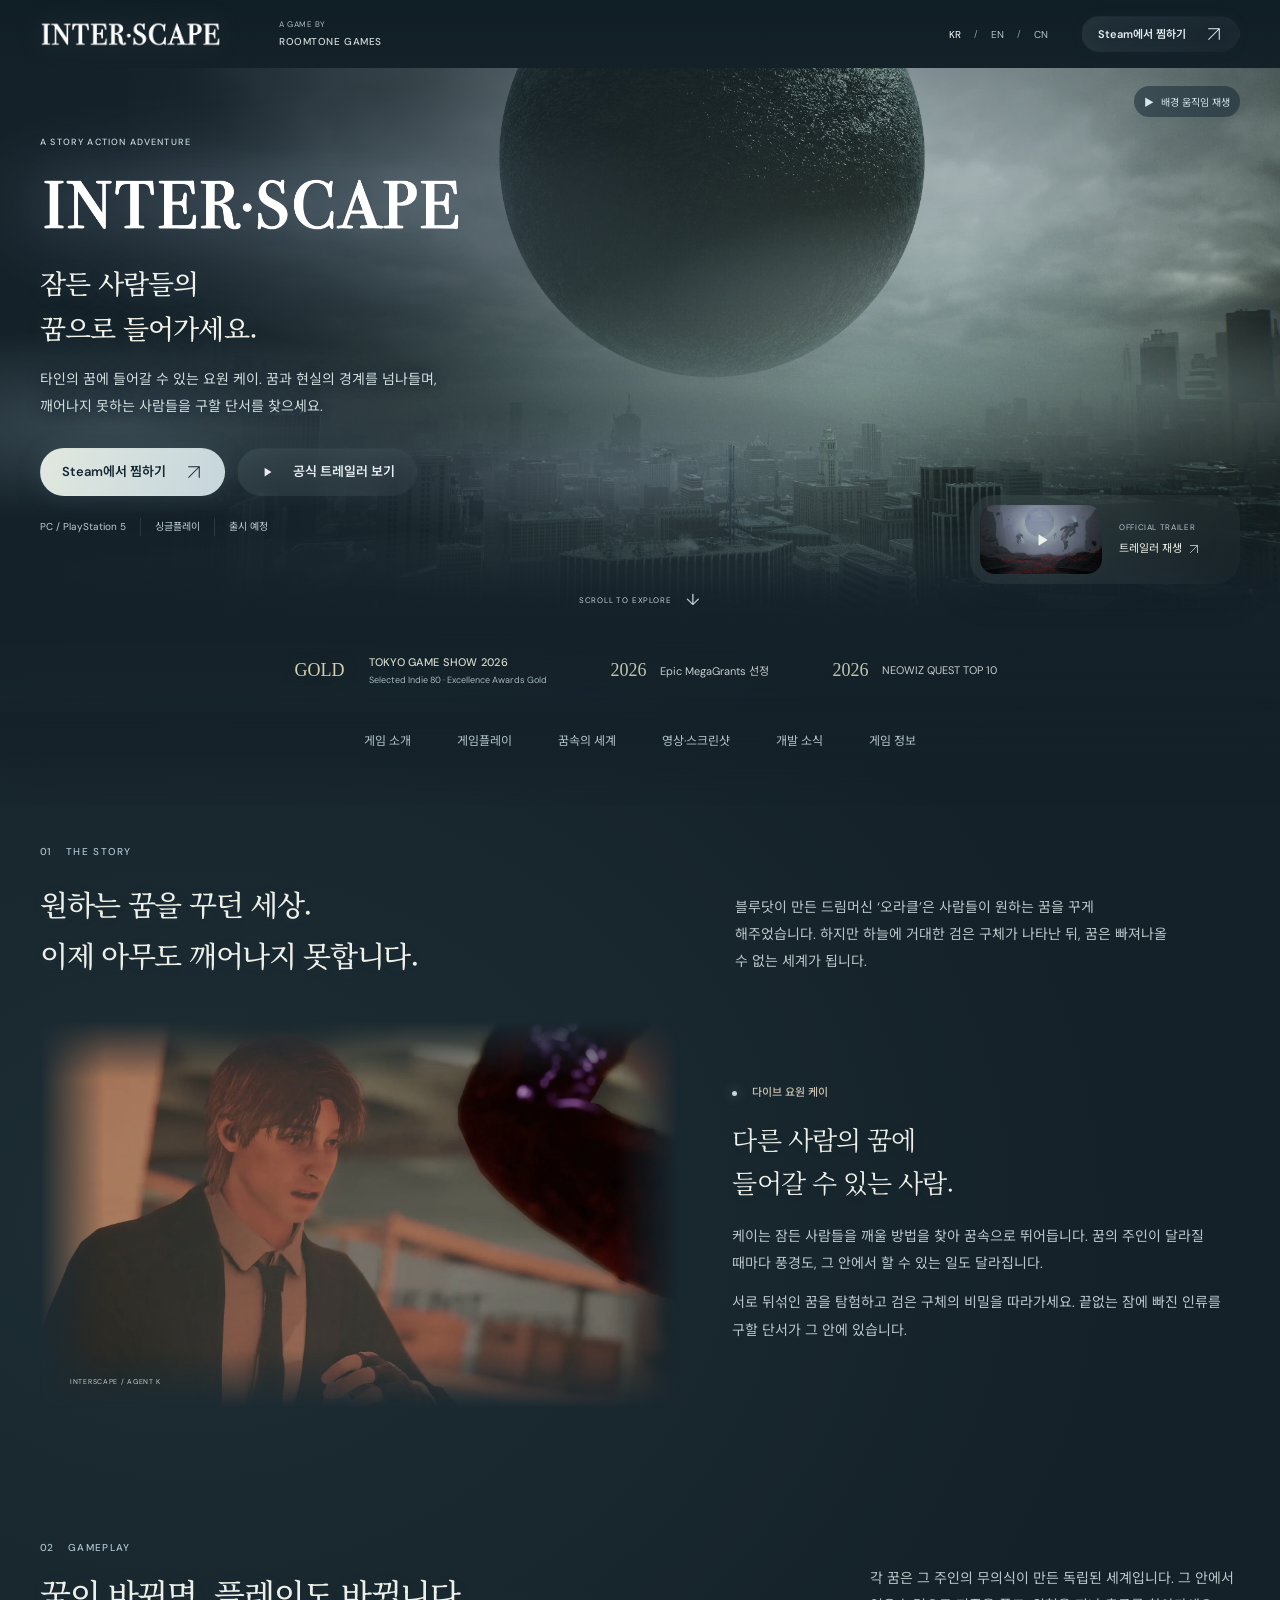
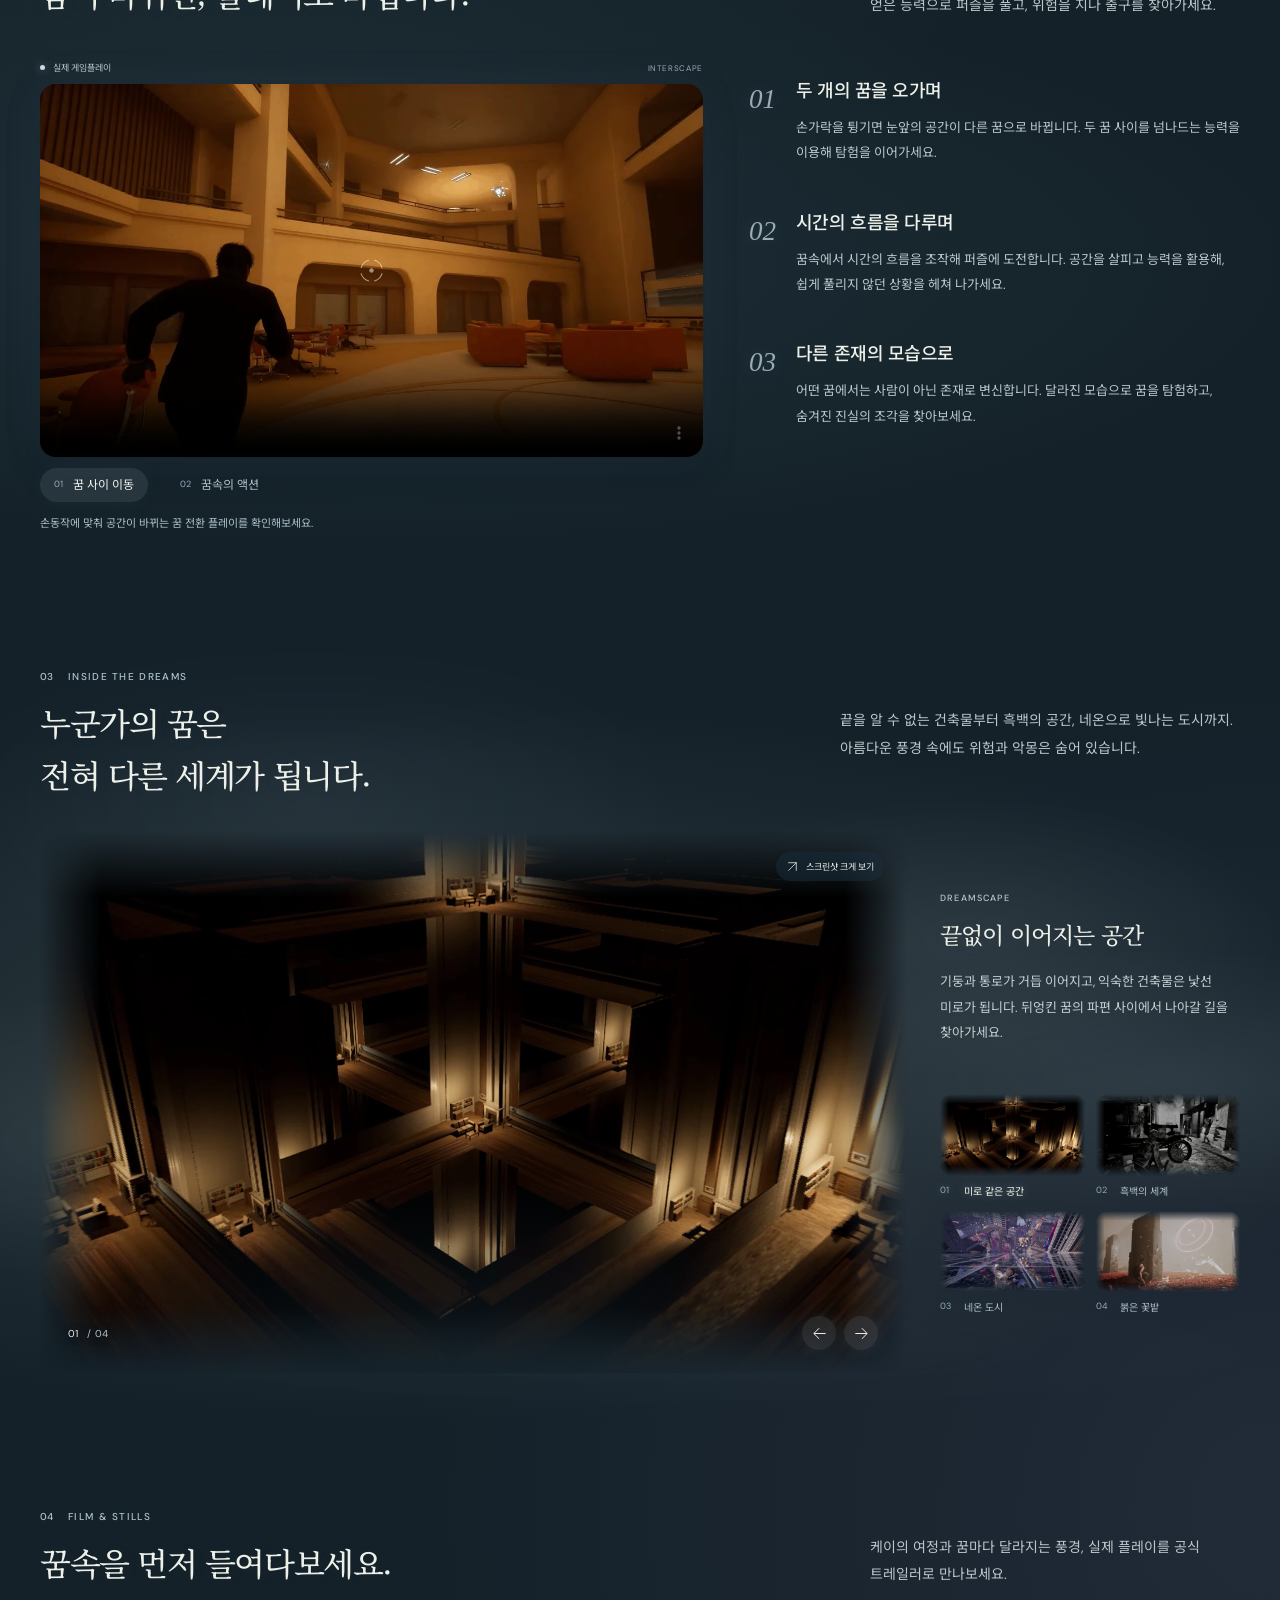
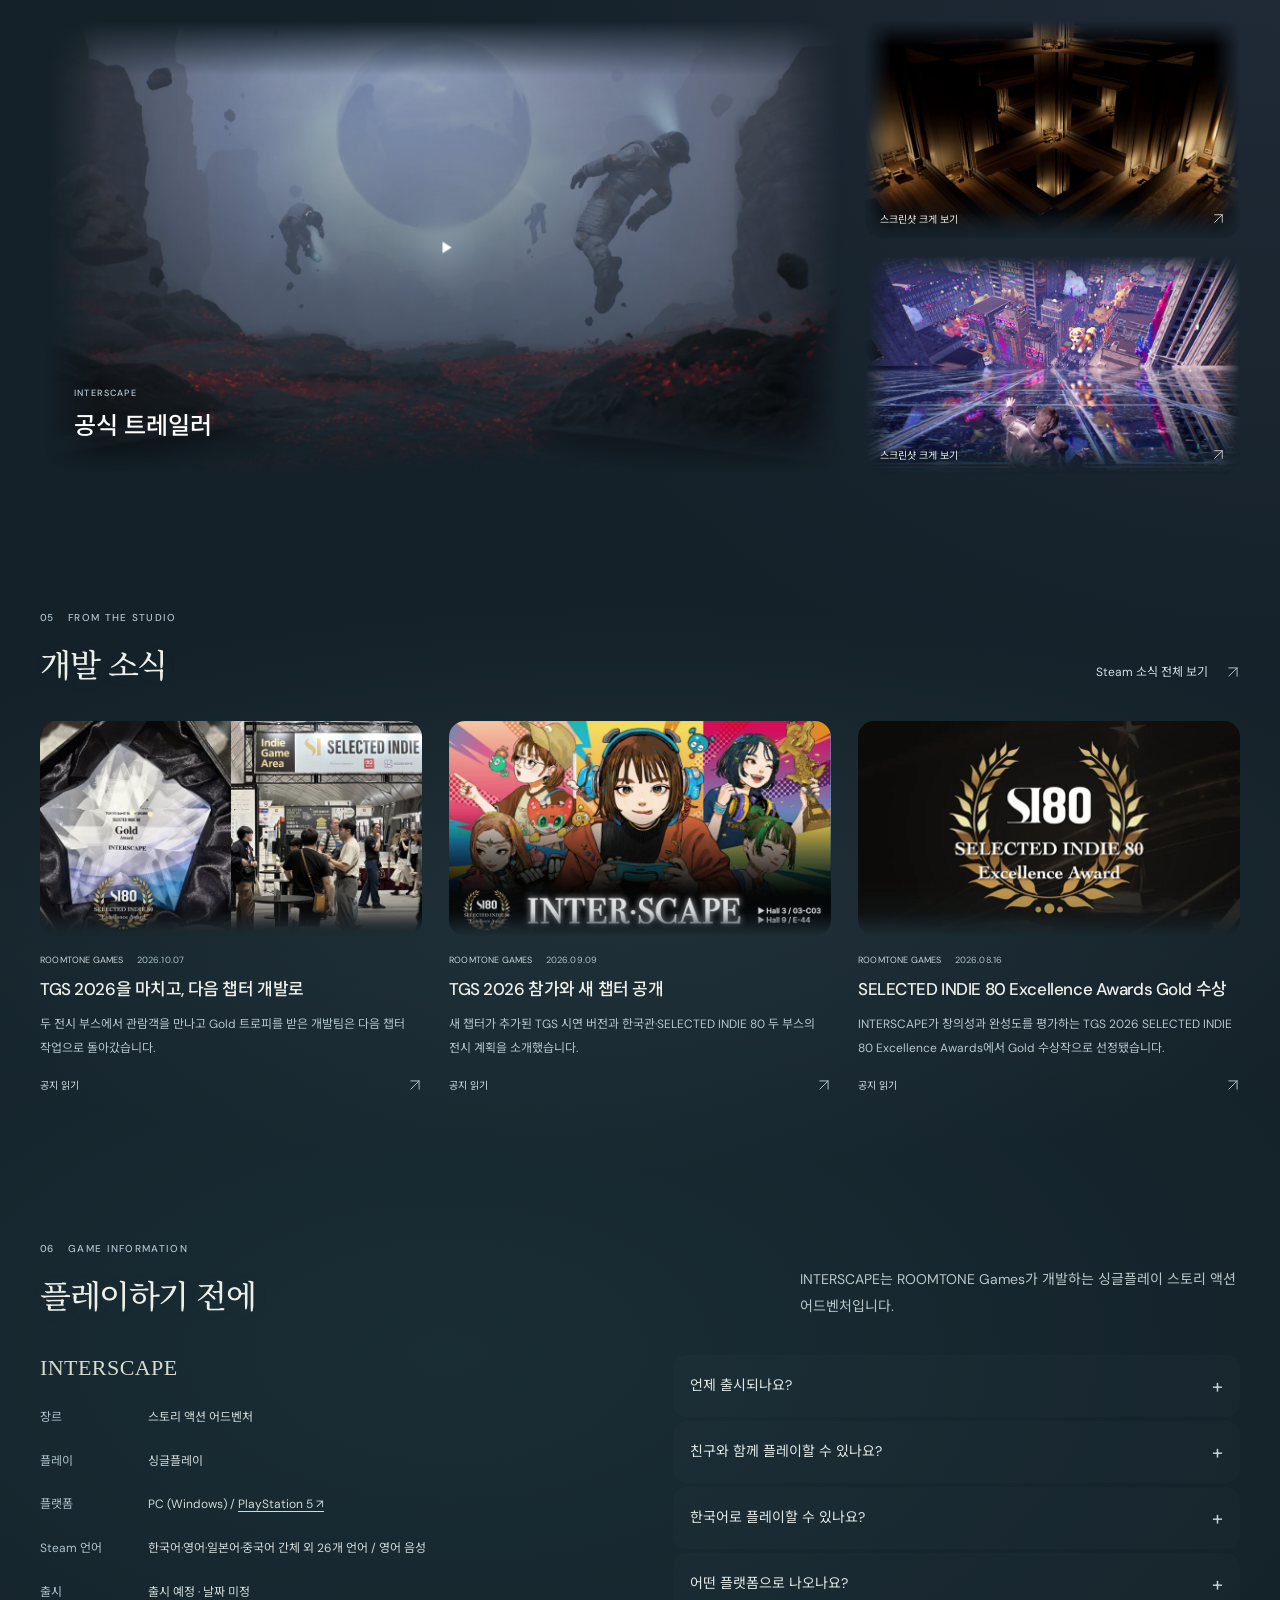
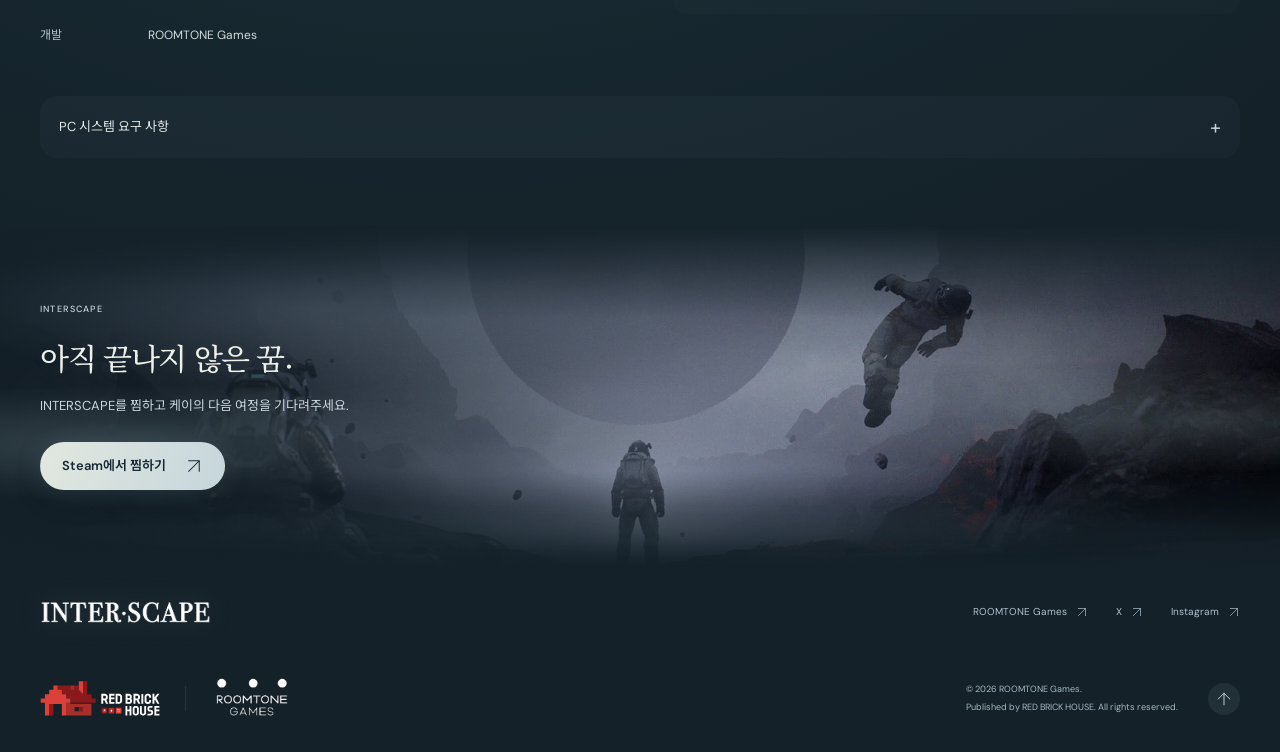
==== commit 855b1ec9: "Soften INTERSCAPE scenery with dreamlike fog and blended edges" ====
--- a/index.html
+++ b/index.html
@@ -14,9 +14,9 @@
 <link href="https://fonts.googleapis.com" rel="preconnect"/>
 <link crossorigin="" href="https://fonts.gstatic.com" rel="preconnect"/>
 <link href="https://fonts.googleapis.com/css2?family=Noto+Serif+KR:wght@400;500;600&amp;family=Noto+Serif+SC:wght@400;500;600&amp;family=DM+Sans:wght@400;450;500;550;600;650;700&amp;family=Noto+Sans+KR:wght@400;500;600;700&amp;family=Noto+Sans+SC:wght@400;500;600&amp;display=swap" rel="stylesheet"/>
-<link href="style.css?v=20261111-3-final" rel="stylesheet"/>
-<script defer="" src="i18n.js?v=20261111-3-final"></script>
-<script defer="" src="script.js?v=20261111-3-final"></script>
+<link href="style.css?v=20261112-dream-1" rel="stylesheet"/>
+<script defer="" src="i18n.js?v=20261112-dream-1"></script>
+<script defer="" src="script.js?v=20261112-dream-1"></script>
 <meta content="https://redbrickhouse.gg/interscape/" property="og:url"/><meta content="website" property="og:type"/></head><body>
 <a class="skip-link" data-i18n="skip" href="#main">본문으로 바로가기</a>
 <svg aria-hidden="true" class="svg-defs" xmlns="http://www.w3.org/2000/svg"><defs>
@@ -31,12 +31,12 @@
 <button aria-label="简体中文" aria-pressed="false" data-lang="zh" lang="zh" type="button">CN</button>
 </div><a class="button button-small" href="https://store.steampowered.com/app/3093160/INTERSCAPE/" rel="noopener" target="_blank"><span data-i18n="wishlist">Steam에서 찜하기</span><svg aria-hidden="true" viewbox="0 0 24 24"><use href="#arrow-up"></use></svg></a></div></header>
 <main id="main">
-<section aria-labelledby="game-title" class="hero">
+<section aria-labelledby="game-title" class="hero"><span aria-hidden="true" class="fog-layer fog-far"></span><span aria-hidden="true" class="fog-layer fog-near"></span>
 <div class="hero-art"><img alt="도시 위에 나타난 거대한 검은 구체" class="hero-poster" data-i18n-alt="heroAlt" fetchpriority="high" height="1080" src="img/v3-hero-sphere.webp" width="1920"/><video aria-hidden="true" class="hero-video" data-src="media/hero.mp4" id="hero-video" loop="" muted="" playsinline="" preload="none"></video></div>
 <div class="hero-shade"></div>
 <div class="hero-inner wrap"><div class="hero-copy"><p class="eyebrow light">A STORY ACTION ADVENTURE</p><h1 id="game-title"><img alt="INTERSCAPE" fetchpriority="high" height="252" src="img/logo.png" width="1642"/></h1><h2 data-i18n="heroTitle">잠든 사람들의<br/>꿈으로 들어가세요.</h2><p class="hero-description" data-i18n="heroDescription">타인의 꿈에 들어갈 수 있는 요원 케이. 꿈과 현실의 경계를 넘나들며, 깨어나지 못하는 사람들을 구할 단서를 찾으세요.</p><div class="hero-actions"><a class="button button-primary" href="https://store.steampowered.com/app/3093160/INTERSCAPE/" rel="noopener" target="_blank"><span data-i18n="wishlist">Steam에서 찜하기</span><svg aria-hidden="true" viewbox="0 0 24 24"><use href="#arrow-up"></use></svg></a><button class="button button-outline" data-trailer="" type="button"><svg aria-hidden="true" viewbox="0 0 24 24"><use href="#play"></use></svg><span data-i18n="watchTrailer">공식 트레일러 보기</span></button></div><div class="hero-platforms"><span>PC / PlayStation 5</span><span><span data-i18n="singlePlayer">싱글플레이</span></span><span><span data-i18n="comingSoon">출시 예정</span></span></div></div>
 <button class="hero-film" data-trailer="" type="button"><span class="film-thumb"><img alt="" height="1080" src="img/official-hero.webp" width="1920"/><span class="circle-play"><svg aria-hidden="true" viewbox="0 0 24 24"><use href="#play"></use></svg></span></span><span><small>OFFICIAL TRAILER</small><span data-i18n="viewFilm">트레일러 재생</span><svg aria-hidden="true" viewbox="0 0 24 24"><use href="#arrow-up"></use></svg></span></button></div>
-<button aria-label="배경 영상 재생" aria-pressed="false" class="motion-button" data-i18n-aria="motionPlay" hidden="" id="motion-toggle" type="button"><span aria-hidden="true" class="motion-icon">Ⅱ</span><span class="motion-label" data-i18n="motionPause">영상 멈추기</span></button>
+<button aria-label="배경 움직임 재생" aria-pressed="false" class="motion-button" data-i18n-aria="motionPlay" hidden="" id="motion-toggle" type="button"><span aria-hidden="true" class="motion-icon">Ⅱ</span><span class="motion-label" data-i18n="motionPause">배경 움직임 멈추기</span></button>
 <a aria-label="게임 소개" class="hero-scroll" data-i18n-aria="navStory" href="#story">SCROLL TO EXPLORE <span>↓</span></a>
 </section>
 <div class="recognition"><div class="wrap recognition-inner"><a href="https://tgs.cesa.or.jp/2026/en/indie/si80" rel="noopener" target="_blank"><span class="award-mark">GOLD</span><span><b>TOKYO GAME SHOW 2026</b><small><span data-i18n="awardGold">Selected Indie 80 · Excellence Awards Gold</span></small></span></a><a href="https://store.steampowered.com/app/3093160/INTERSCAPE/" rel="noopener" target="_blank"><b>2026</b><span data-i18n="grantLabel">Epic MegaGrants 선정</span></a><a href="https://store.steampowered.com/app/3093160/INTERSCAPE/" rel="noopener" target="_blank"><b>2026</b><span data-i18n="questLabel">NEOWIZ QUEST TOP 10</span></a></div></div>
@@ -56,7 +56,7 @@
 <article class="ability"><span class="ability-number">02</span><div><h3 data-i18n="ability2Title">시간의 흐름을 다루며</h3><p data-i18n="ability2Body">꿈속에서 시간의 흐름을 조작해 퍼즐에 도전합니다. 공간을 살피고 능력을 활용해, 쉽게 풀리지 않던 상황을 헤쳐 나가세요.</p></div></article>
 <article class="ability"><span class="ability-number">03</span><div><h3 data-i18n="ability3Title">다른 존재의 모습으로</h3><p data-i18n="ability3Body">어떤 꿈에서는 사람이 아닌 존재로 변신합니다. 달라진 모습으로 꿈을 탐험하고, 숨겨진 진실의 조각을 찾아보세요.</p></div></article>
 </div></div></div></section>
-<section aria-labelledby="dreams-title" class="dreams section" data-active-scene="0" id="dreams"><div class="wrap"><div class="section-heading"><div><p class="eyebrow"><span>03</span> INSIDE THE DREAMS</p><h2 data-i18n="dreamsTitle" id="dreams-title">누군가의 꿈은 <br/>전혀 다른 세계가 됩니다.</h2></div><p class="section-intro" data-i18n="dreamsIntro">끝을 알 수 없는 건축물부터 흑백의 공간, 네온으로 빛나는 도시까지. 아름다운 풍경 속에도 위험과 악몽은 숨어 있습니다.</p></div><div class="dream-explorer"><div aria-label="게임 장면" aria-roledescription="carousel" class="dream-stage" data-i18n-aria="galleryLabel" role="region" tabindex="0">
+<section aria-labelledby="dreams-title" class="dreams section" data-active-scene="0" id="dreams"><span aria-hidden="true" class="fog-layer fog-far"></span><span aria-hidden="true" class="fog-layer fog-near"></span><div class="wrap"><div class="section-heading"><div><p class="eyebrow"><span>03</span> INSIDE THE DREAMS</p><h2 data-i18n="dreamsTitle" id="dreams-title">누군가의 꿈은 <br/>전혀 다른 세계가 됩니다.</h2></div><p class="section-intro" data-i18n="dreamsIntro">끝을 알 수 없는 건축물부터 흑백의 공간, 네온으로 빛나는 도시까지. 아름다운 풍경 속에도 위험과 악몽은 숨어 있습니다.</p></div><div class="dream-explorer"><div aria-label="게임 장면" aria-roledescription="carousel" class="dream-stage" data-i18n-aria="galleryLabel" role="region" tabindex="0">
 <div aria-hidden="false" class="scene is-active" data-scene="0"><img alt="기둥과 통로가 반복되는 초현실적인 건축물" data-i18n-alt="sceneAlt0" height="1080" loading="lazy" src="img/v3-world-architecture.webp" width="1920"/></div>
 <div aria-hidden="true" class="scene" data-scene="1"><img alt="빛과 그림자가 대비되는 흑백의 공간" data-i18n-alt="sceneAlt1" height="1080" loading="lazy" src="img/v3-world-noir.webp" width="1920"/></div>
 <div aria-hidden="true" class="scene" data-scene="2"><img alt="게임 속 풍경" data-i18n-alt="sceneAlt2" height="1080" loading="lazy" src="img/neon.webp" width="1920"/></div>
@@ -102,7 +102,7 @@
 <div><dt data-i18n="specStorage">저장 공간</dt><dd>20 GB</dd></div>
 <div><dt>DirectX</dt><dd>12</dd></div></dl></div>
 </div></div></details></section>
-<section aria-labelledby="closing-title" class="closing"><img alt="" height="1080" loading="lazy" src="img/threshold.webp" width="1920"/><div class="closing-shade"></div><div class="wrap closing-copy"><p class="eyebrow light">INTERSCAPE</p><h2 data-i18n="closingTitle" id="closing-title">아직 끝나지 않은 꿈.</h2><p data-i18n="closingBody">INTERSCAPE를 찜하고 케이의 다음 여정을 기다려주세요.</p><a class="button button-primary" href="https://store.steampowered.com/app/3093160/INTERSCAPE/" rel="noopener" target="_blank"><span data-i18n="wishlist">Steam에서 찜하기</span><svg aria-hidden="true" viewbox="0 0 24 24"><use href="#arrow-up"></use></svg></a></div></section></main>
+<section aria-labelledby="closing-title" class="closing"><span aria-hidden="true" class="fog-layer fog-far"></span><span aria-hidden="true" class="fog-layer fog-near"></span><img alt="" height="1080" loading="lazy" src="img/threshold.webp" width="1920"/><div class="closing-shade"></div><div class="wrap closing-copy"><p class="eyebrow light">INTERSCAPE</p><h2 data-i18n="closingTitle" id="closing-title">아직 끝나지 않은 꿈.</h2><p data-i18n="closingBody">INTERSCAPE를 찜하고 케이의 다음 여정을 기다려주세요.</p><a class="button button-primary" href="https://store.steampowered.com/app/3093160/INTERSCAPE/" rel="noopener" target="_blank"><span data-i18n="wishlist">Steam에서 찜하기</span><svg aria-hidden="true" viewbox="0 0 24 24"><use href="#arrow-up"></use></svg></a></div></section></main>
 <footer class="footer">
 <div class="footer-top"><a class="footer-game" href="#main"><img alt="INTERSCAPE" height="252" loading="lazy" src="img/logo.png" width="1642"/></a><div class="footer-links"><a href="https://www.roomtonegames.com/" rel="noopener" target="_blank">ROOMTONE Games <svg><use href="#arrow-up"></use></svg></a><a href="https://x.com/ROOMTONE_Games" rel="noopener" target="_blank">X <svg><use href="#arrow-up"></use></svg></a><a href="https://www.instagram.com/roomtone_games/" rel="noopener" target="_blank">Instagram <svg><use href="#arrow-up"></use></svg></a></div></div>
 <div class="footer-bottom"><div class="partners"><a href="https://redbrickhouse.gg/" rel="noopener" target="_blank"><img alt="RED BRICK HOUSE" height="66" loading="lazy" src="img/rbh-logo.svg" width="228"/></a><span aria-hidden="true" class="partner-divider"></span><a class="developer" href="https://www.roomtonegames.com/" rel="noopener" target="_blank"><img alt="ROOMTONE Games" loading="lazy" src="img/roomtone-logo.png"/></a></div><p>© 2026 ROOMTONE Games.<br/>Published by RED BRICK HOUSE. All rights reserved.</p><a aria-label="맨 위로" class="back-top" data-i18n-aria="backToTop" href="#main"><svg><use href="#arrow-up"></use></svg></a></div>
--- a/style.css
+++ b/style.css
@@ -8,3 +8,365 @@
 @media(max-width:850px){:root{--gutter:24px}.site-header{height:62px;gap:22px}.brand{width:150px}.studio-credit{display:none}.header-right{gap:20px}.hero{height:540px}.hero-art{left:0}.hero-shade{background:linear-gradient(90deg,#0b1012e6 0%,#0b1012bd 36%,#0b101244 75%),linear-gradient(0deg,#0b1012,transparent 65%)}.hero-copy{width:430px}.hero h1{width:370px}.hero h2{font-size:25px}.hero-film{width:210px;bottom:28px}.hero-film small{font-size:7px}.hero-scroll{display:none}.recognition-inner{gap:20px;min-height:78px}.recognition a{gap:8px;font-size:9px;line-height:1.6}.recognition a>span>b{font-size:9px}.recognition small{font-size:8px;max-width:220px;line-height:1.7;margin-top:3px}.recognition a>b{font-size:15px}.award-mark{font-size:16px;padding-inline:8px}.chapter-nav>.wrap{gap:30px;height:52px}.chapter-nav a{font-size:11px}.section{padding-block:45px}.section-heading{display:block;margin-bottom:25px}.section-heading .section-intro{margin-top:17px;max-width:560px}.section-heading .text-link{margin-top:20px}.section-heading h2{font-size:27px}.story-intro{display:block;margin-bottom:28px}.story-intro .section-intro{max-width:620px;margin-top:17px}.story-intro h2{font-size:28px}.agent-scene{grid-template-columns:1.1fr 1fr;gap:26px}.agent-image img{aspect-ratio:1.1;object-position:35% 50%}.agent-copy h3{font-size:22px}.agent-copy>.eyebrow{font-size:10px;margin-bottom:10px}.agent-copy>p:not(.eyebrow){font-size:12px}.play-console{grid-template-columns:1fr;gap:27px}.abilities{padding-top:0;display:grid;grid-template-columns:repeat(3,1fr);gap:23px}.ability{display:block;border-top:1px solid var(--line)!important;padding:18px 0 0!important}.ability-number{font-size:21px;display:block;margin-bottom:8px}.ability h3{font-size:16px}.ability p{font-size:12px}.dream-explorer{grid-template-columns:1fr;gap:24px}.dream-stage{aspect-ratio:16/9}.dream-caption{display:grid;grid-template-columns:1fr 1.4fr;column-gap:30px}.dream-caption>.eyebrow{grid-column:1;grid-row:1;margin-bottom:7px}.dream-caption h3{grid-column:1;grid-row:2;align-self:start;font-size:22px}.dream-caption>p:not(.eyebrow){grid-column:2;grid-row:1/3;margin:0;min-height:0;font-size:13px}.scene-tabs{grid-column:1/-1;grid-template-columns:repeat(4,1fr);gap:12px;margin-top:23px}.scene-tabs button{font-size:10px}.media-grid{gap:13px}.media-stills{gap:13px}.trailer-type{left:20px;bottom:20px}.trailer-title{font-size:21px}.play-ring{width:53px;height:53px}.news-list{gap:18px}.news-card h3{font-size:14px}.news-card p{font-size:11px}.news-meta{font-size:8px;gap:7px;margin-top:14px}.info-layout{gap:30px}.game-facts dl>div{grid-template-columns:64px 1fr;font-size:11px;gap:10px}.faq summary{font-size:12px;padding-block:16px}.faq details>p{font-size:12px}.closing{height:300px}.footer-bottom{flex-wrap:wrap;gap:25px}.footer-bottom p{font-size:8px}.partners{gap:18px}.partners>a:first-child img{width:105px}.developer img{max-width:95px;max-height:40px}.footer-links{gap:18px}}
 @media(max-width:600px){:root{--gutter:20px}html{scroll-padding-top:66px}.site-header{height:58px;padding-inline:20px;gap:12px}.brand{width:130px}.header-right{gap:0}.header-right>.button{display:none}.languages{gap:5px}.languages button{font-size:10px;padding-inline:4px}.hero{height:600px;min-height:0}.hero-art{inset:0 0 0 0}.hero-poster,.hero-video{object-position:68% 25%;height:360px}.hero-shade{background:linear-gradient(0deg,#0b1012 0%,#0b1012 16%,#0b1012ed 43%,#0b10126b 68%,#0b101214 100%)}.hero-inner{align-items:flex-end;padding-bottom:35px}.hero-copy{width:100%;padding:0}.hero-copy>.eyebrow{font-size:8px;margin-bottom:15px}.hero h1{width:min(340px,100%);margin-bottom:17px}.hero h2{font-size:25px;line-height:1.6}.hero-description{font-size:13px;line-height:1.95;margin-top:13px;max-width:410px}.hero-actions{margin-top:22px;gap:10px;flex-wrap:wrap}.hero-actions .button{padding:12px 14px;min-height:45px;font-size:11px;gap:10px}.hero-actions .button-outline svg{width:13px}.hero-platforms{font-size:9px;gap:11px;margin-top:19px}.hero-platforms>span+span{padding-left:11px}.hero-film{display:none}.motion-button{top:15px;right:20px;font-size:9px;padding:7px 8px}.recognition-inner{display:grid;grid-template-columns:1fr 1fr;gap:17px 15px;padding-block:21px;min-height:0}.recognition a:first-child{grid-column:1/-1;justify-content:center;gap:16px}.recognition a:not(:first-child){justify-content:center;font-size:9px}.recognition a>span>b{font-size:10px}.recognition small{max-width:none;font-size:8px}.award-mark{font-size:18px;padding-inline:13px}.recognition a>b{font-size:14px}.chapter-nav>.wrap{width:100%;padding-inline:20px;justify-content:flex-start;overflow-x:auto;gap:28px;height:49px;scrollbar-width:none}.chapter-nav>.wrap::-webkit-scrollbar{display:none}.chapter-nav a{font-size:11px;flex-shrink:0}.section{padding-block:38px}.eyebrow{font-size:9px;margin-bottom:14px;gap:12px}.eyebrow>span:first-child{font-size:9px}h2{font-size:24px;line-height:1.7}.section-heading{margin-bottom:23px}.section-heading h2{font-size:24px}.section-heading .section-intro{font-size:13px;line-height:1.9;margin-top:14px}.story-intro{margin-bottom:25px}.story-intro h2{font-size:23px;line-height:1.75}.story-intro h2 br{display:none}.story-intro .section-intro{font-size:13px;line-height:1.95;margin-top:17px}.agent-scene{display:flex;flex-direction:column;gap:23px;align-items:stretch}.agent-image img{aspect-ratio:16/10;object-position:40% 50%}.image-credit{font-size:7px;left:15px;bottom:14px}.agent-copy h3{font-size:24px;line-height:1.65;margin-bottom:15px}.agent-copy>p:not(.eyebrow){font-size:13px;line-height:1.95}.agent-copy>.eyebrow{font-size:10px;margin-bottom:13px}.play-console{gap:25px}.media-label{font-size:9px;height:30px}.gameplay-tabs{gap:25px}.gameplay-tabs button{font-size:11px;gap:8px;padding:14px 0 11px}#gameplay-caption{font-size:10px;margin-top:10px;line-height:1.9}.abilities{display:block}.ability{display:flex;gap:19px;padding:19px 0!important}.ability:last-child{padding-bottom:0!important}.ability-number{font-size:25px;line-height:1.5;margin:0}.ability h3{font-size:17px}.ability p{font-size:13px;line-height:1.95;margin-top:7px}.dream-explorer{gap:22px}.dream-stage{aspect-ratio:16/11}.expand-scene{font-size:8px;padding:7px;top:11px;right:11px}.expand-scene svg{width:11px;height:11px}.scene-bottom{bottom:12px;left:14px;right:14px}.scene-controls button{width:32px;height:32px}.scene-count{font-size:9px}.dream-caption{display:block}.dream-caption>.eyebrow{font-size:8px;margin-bottom:8px}.dream-caption h3{font-size:23px}.dream-caption>p:not(.eyebrow){font-size:13px;line-height:1.95;margin-top:11px}.scene-tabs{grid-template-columns:repeat(4,1fr);gap:8px;margin-top:21px}.scene-tabs button{display:block;font-size:9px;text-align:center;line-height:1.5}.scene-tabs img{margin-bottom:7px}.scene-tabs button>span:first-of-type{display:none}.media-grid{display:block}.media-stills{display:grid;grid-template-columns:1fr 1fr;gap:10px;margin-top:10px}.media-stills button{aspect-ratio:16/10}.media-stills button>span{font-size:8px;padding:14px 9px 9px}.media-stills svg{width:10px}.trailer-type{left:19px;bottom:18px}.trailer-type .eyebrow{font-size:8px;margin-bottom:5px}.trailer-title{font-size:19px}.play-ring{width:49px;height:49px}.play-ring svg{width:19px}.news-list{display:block}.news-card+.news-card{margin-top:26px}.news-image{aspect-ratio:1.9}.news-meta{font-size:9px;margin-top:15px;gap:12px}.news-card h3{font-size:18px;margin-top:8px}.news-card p{font-size:12px;margin-top:9px;line-height:1.9}.news-read{font-size:10px;margin-top:12px}.section-heading .text-link{font-size:11px;margin-top:19px;gap:12px}.info-layout{grid-template-columns:1fr;gap:30px}.game-facts>h3{font-size:23px}.game-facts dl>div{font-size:12px;grid-template-columns:75px 1fr;padding-block:11px;gap:15px}.faq summary{font-size:13px;padding-block:18px}.faq details>p{font-size:13px;line-height:1.9}.requirements{margin-top:26px}.requirements>summary{font-size:12px}.requirements-inner>p{font-size:11px}.spec-grid{grid-template-columns:1fr;gap:25px}.spec-grid dl>div{font-size:11px;grid-template-columns:72px 1fr;gap:10px}.closing{height:310px}.closing>img{object-position:62% center}.closing-shade{background:linear-gradient(90deg,#090e11cf,#090e1170),linear-gradient(0deg,#090e1180,transparent 65%)}.closing h2{font-size:26px}.closing-copy p:not(.eyebrow){font-size:12px;max-width:270px}.closing .button{font-size:12px;min-height:44px;padding:11px 16px}.footer{padding-block:28px}.footer-top{display:block;padding-bottom:23px}.footer-game{display:block;width:170px}.footer-links{margin-top:24px;justify-content:space-between;gap:12px}.footer-links a{font-size:9px;gap:6px}.footer-links svg{width:10px}.footer-bottom{gap:20px;padding-top:24px}.partners{width:100%;gap:22px}.partners>a:first-child img{width:115px}.developer img{max-width:108px;max-height:45px}.footer-bottom p{font-size:8px;margin-left:0}.back-top{margin-left:auto}.trailer-dialog,.image-dialog{padding:11px;width:calc(100% - 16px)}.dialog-bar{gap:10px;margin-bottom:11px}.dialog-bar h2,.image-dialog-bar{font-size:11px}.dialog-close{padding:5px}.youtube-fallback{font-size:10px}.lightbox-stage{grid-template-columns:28px 1fr 28px;gap:5px}.lightbox-stage button{width:28px;height:36px}.lightbox-stage button svg{width:14px}.image-dialog-bar{margin-bottom:10px}}
 @media(prefers-reduced-motion:reduce){html{scroll-behavior:auto}*,*::before,*::after{animation:none!important;transition:none!important}}
+
+/* Dream atmosphere: diffuse scenery, crisp copy and player controls. */
+:root {
+  --bg:#142129;
+  --panel:#192a32;
+  --ink:#edf0e9;
+  --muted:#bac7c9;
+  --line:rgba(210,231,231,.08);
+  --accent:#b9cfdb;
+}
+body {
+  background:radial-gradient(ellipse 90% 17% at 15% 22%,#26383e90,transparent 80%),
+    radial-gradient(ellipse 85% 19% at 100% 56%,#36384e65,transparent 80%),
+    radial-gradient(ellipse 100% 13% at 35% 82%,#24454c55,transparent 80%),var(--bg);
+}
+::selection {background:#536f80;color:#fff}
+.site-header {
+  background:linear-gradient(180deg,#0f1d25eb,#142129b3);
+}
+.studio-credit {border:0;color:#acbdc5}
+.studio-credit b {color:#d2dcda}
+.languages {color:#91a3ad}
+.languages button {color:#b3c4cc}
+.brand,.footer-game {filter:drop-shadow(0 0 14px #d1dfed24)}
+h2,.agent-copy h3,.dream-caption h3 {
+  color:#edf0e9;text-shadow:0 2px 24px #bed8eb12;
+}
+.eyebrow {color:#afc4d0}
+.eyebrow.light {color:#c7d7dc}
+.button {
+  border-radius:28px;border-color:transparent;
+  transition:background .3s,box-shadow .3s,color .3s;
+}
+.button-primary {
+  background:linear-gradient(115deg,#e1e8df,#c6d6dc);
+  color:#162833;box-shadow:0 0 26px #bbd7e921,0 7px 30px #07121b29;
+}
+.button-primary:hover {background:#edf4ee;box-shadow:0 0 38px #c7e4ef4a}
+.button-outline,.button-small {
+  background:linear-gradient(130deg,#c8e2eb16,#b9c8ec08);
+  border-color:transparent;color:#e5edf0;
+  box-shadow:inset 0 0 24px #d2e9ef0a,0 0 24px #b9d8ef06;
+  backdrop-filter:blur(12px);
+}
+.button-outline:hover,.button-small:hover {
+  border-color:transparent;background:#c2deec24;color:#fff;
+  box-shadow:0 0 30px #c6e4f41a;
+}
+.hero {background:transparent;overflow:hidden}
+.hero-art {inset:-40px -10px -25px 10%}
+.hero-poster,.hero-video {
+  object-position:62% 47%;filter:saturate(.72) brightness(.98);
+}
+.hero-shade {
+  background:linear-gradient(90deg,#142129 0%,#142129ed 15%,#142129a3 35%,#1421291a 67%,#1421291a),
+    linear-gradient(0deg,#142129 0%,#142129b0 10%,transparent 43%,#14212955 100%);
+}
+.hero-inner {z-index:2}
+.hero-copy h1 {filter:drop-shadow(0 0 24px #c3dcf338)}
+.hero-copy h2 {color:#f1f2e9;text-shadow:0 0 24px #b7d1e222}
+.hero-description {color:#d0dcdb;text-shadow:0 1px 14px #0b192f}
+.hero-platforms {color:#bdcdd2}
+.hero-platforms>span+span {border-color:#c2d5dd22}
+.hero-film {
+  background:linear-gradient(120deg,#c7dde111,#a8c6dc06);border:0;
+  border-radius:24px;box-shadow:0 4px 40px #0b1a2044;
+  backdrop-filter:blur(14px);padding:10px;
+}
+.hero-film:hover {border-color:transparent;background:#bbdce31c}
+.film-thumb {border-radius:15px;overflow:hidden}
+.film-thumb>img {filter:saturate(.75)}
+.hero-film small {color:#b5c6cf}
+.hero-scroll {color:#bcced3}
+.motion-button {
+  border:0;background:#14283387;border-radius:20px;
+  backdrop-filter:blur(12px);color:#d9e7ea;
+}
+.fog-layer {
+  position:absolute;inset:0;z-index:0;display:block;pointer-events:none;
+  user-select:none;opacity:.55;
+  background:
+    radial-gradient(ellipse 40% 23% at 9% 64%,#c0dfe642,transparent 76%),
+    radial-gradient(ellipse 33% 16% at 49% 73%,#c1d0ee38,transparent 78%),
+    radial-gradient(ellipse 42% 20% at 91% 57%,#b2d2d64f,transparent 80%);
+  transform-origin:50% 65%;
+  animation:dream-drift 32s ease-in-out infinite alternate;
+  animation-play-state:paused;
+}
+.fog-far {
+  background:
+    radial-gradient(ellipse 38% 30% at 24% 24%,#a9bcd53b,transparent 78%),
+    radial-gradient(ellipse 32% 22% at 76% 40%,#d1e4e840,transparent 78%),
+    radial-gradient(ellipse 70% 12% at 55% 91%,#bed7d52e,transparent 80%);
+  opacity:.65;animation-duration:43s;animation-delay:-17s;
+  animation-direction:alternate-reverse;
+}
+.fog-layer.is-drifting {animation-play-state:running}
+.hero>.fog-layer {z-index:-1;opacity:.8}
+@keyframes dream-drift {
+  from {transform:translate3d(-2.5%,-8px,0) scale(1.05)}
+  to {transform:translate3d(2.5%,14px,0) scale(1.1)}
+}
+.recognition {border:0;background:transparent;position:relative;z-index:2}
+.recognition-inner {min-height:84px}
+.recognition a {color:#c4cecc}
+.recognition a>span>b {color:#d4dacb}
+.recognition small {color:#a6b8c0}
+.award-mark {border:0;color:#d3cfb0;text-shadow:0 0 25px #e3d8982e}
+.recognition a>b {color:#c0c6b2}
+.chapter-nav {
+  border:0;background:linear-gradient(180deg,#142129ed,#142129bd 65%,#14212975);
+  box-shadow:0 12px 25px #14212940;
+  backdrop-filter:blur(18px);
+}
+.chapter-nav a {color:#b3c4cb}
+.chapter-nav a::after {
+  left:calc(50% - 3px);right:auto;bottom:8px;width:6px;height:6px;
+  border-radius:50%;opacity:0;background:#d1e4ef;
+  box-shadow:0 0 10px #c8e2ffb0,0 0 20px #bacde855;
+}
+.chapter-nav a[aria-current=location] {color:#f2f7f5;text-shadow:0 0 16px #d3e6ff50}
+.chapter-nav a[aria-current=location]::after {background:#d1e4ef;opacity:1}
+.section {position:relative}
+.story {padding-top:76px;padding-bottom:64px}
+.agent-image {overflow:visible;background:transparent}
+.agent-image img {
+  mask-image:radial-gradient(ellipse 67% 72% at 49% 49%,#000 39%,#000e 64%,#0007 82%,transparent 100%);
+  filter:saturate(.78);border-radius:18px;
+}
+.agent-image:after {
+  inset:0;z-index:0;
+  background:radial-gradient(ellipse at 25% 25%,#cee5f01a,transparent 67%);
+  pointer-events:none;
+}
+.image-credit {color:#c3d0cf;left:30px;bottom:22px;font-size:7px}
+.agent-copy>.eyebrow {color:#c8c1b1}
+.tiny-line {width:5px;height:5px;border-radius:50%;background:#c8d6da;box-shadow:0 0 12px #d0e5f58c}
+.agent-copy>p:not(.eyebrow),.ability p {color:#b9c7cb}
+.gameplay {
+  border:0;background:radial-gradient(ellipse 80% 43% at 30% 54%,#38515945,transparent 90%);
+}
+.gameplay-demo video {
+  border-radius:16px;background:#142129;
+  box-shadow:0 0 45px #9cb6be10,0 12px 35px #07121f30;
+}
+.media-label {color:#b6c8ce}
+.media-label>span:last-child {color:#99aeb9}
+.red-dot {background:#c9dce6;box-shadow:0 0 10px #d1e2ed77}
+.gameplay-tabs {border:0;gap:18px;padding-top:11px}
+.gameplay-tabs button {
+  border:0;border-radius:20px;padding:8px 14px;color:#aec1ca;
+  background:transparent;transition:background .3s,color .3s;
+}
+.gameplay-tabs button>span:first-child {color:#94adba}
+.gameplay-tabs button[aria-pressed=true] {
+  background:#c9dbe41a;color:#f0f3ef;border-color:transparent;
+  box-shadow:0 0 20px #bed9ed0b;
+}
+#gameplay-caption {color:#abc0c9}
+.ability {border:0!important}
+.ability-number {color:#9aacb7;text-shadow:0 0 19px #c9e2f42e}
+.dreams {
+  --dream-tint:#4b575875;
+  background:radial-gradient(ellipse 80% 45% at 35% 55%,var(--dream-tint),transparent 95%);
+  isolation:isolate;overflow:hidden;
+}
+.dreams[data-active-scene="1"] {--dream-tint:#4c65716b}
+.dreams[data-active-scene="2"] {--dream-tint:#56567570}
+.dreams[data-active-scene="3"] {--dream-tint:#6c575b70}
+.dreams>.wrap {position:relative;z-index:2}
+.dreams>.fog-layer {opacity:.3}
+.dream-stage {background:transparent;overflow:visible}
+.scene {overflow:hidden;border-radius:24px}
+.scene img {
+  mask-image:radial-gradient(ellipse 67% 74% at 50% 47%,#000 40%,#000f 60%,#000a 80%,transparent 100%);
+}
+.scene-shade {
+  inset:65% 0 0;background:radial-gradient(ellipse at center bottom,#142129b0,transparent 73%);
+}
+.scene-bottom {left:28px;right:28px;bottom:23px}
+.scene-count {color:#b4c3cd;text-shadow:0 1px 8px #091827}
+.expand-scene {
+  border:0;border-radius:20px;background:#1c33466e;
+  backdrop-filter:blur(10px);top:20px;right:22px;
+}
+.scene-controls button {
+  border:0;border-radius:50%;background:#c5dae51c;
+  backdrop-filter:blur(8px);box-shadow:0 0 18px #a6c7d016;
+}
+.scene-controls button:hover {background:#c6dfec40}
+.dream-caption>.eyebrow {color:#b8c9d0}
+.dream-caption>p:not(.eyebrow) {color:#c3ced0}
+.scene-tabs img {
+  border:0;border-radius:12px;
+  mask-image:radial-gradient(ellipse 73% 83% at 50% 47%,#000 47%,#000d 69%,transparent 100%);
+  filter:brightness(.8) saturate(.6);
+}
+.scene-tabs button {color:#adbfca}
+.scene-tabs button>span:first-of-type {color:#91abb9}
+.scene-tabs button[aria-pressed=true] {color:#f4f6ed;text-shadow:0 0 10px #c4d8ef66}
+.scene-tabs button[aria-pressed=true] img,.scene-tabs button:hover img {filter:brightness(1.12) saturate(.9);border:0}
+.media {border:0}
+.trailer-poster {
+  border-radius:22px;background:transparent;overflow:visible;
+}
+.trailer-poster>img {
+  border-radius:22px;
+  mask-image:radial-gradient(ellipse 68% 76% at 50% 45%,#000 42%,#000e 65%,#0009 84%,transparent 100%);
+}
+.trailer-overlay {
+  background:radial-gradient(ellipse at center bottom,#142129b3,transparent 80%);
+  border-radius:22px;pointer-events:none;
+}
+.play-ring {
+  border:0;background:radial-gradient(circle,#dde9f12e,#bfdbed12 70%);
+  box-shadow:0 0 30px #bed9ef22,0 0 70px #a9cce216;
+}
+.trailer-type {left:34px;bottom:30px}
+.trailer-type .eyebrow {color:#b7cbd8}
+.media-stills button {border-radius:17px;background:transparent}
+.media-stills img {
+  mask-image:radial-gradient(ellipse 73% 80% at 50% 47%,#000 44%,#000e 68%,transparent 100%);
+}
+.media-stills button>span {background:linear-gradient(transparent,#14212990);border-radius:17px}
+.news {
+  border:0;background:radial-gradient(ellipse 70% 46% at 50% 55%,#3a4d5652,transparent 97%);
+}
+.news-image {background:transparent;border-radius:16px}
+.news-image img {
+  filter:saturate(.8);
+  mask-image:linear-gradient(180deg,#000 75%,#000c 89%,transparent 100%);
+}
+.news-meta {color:#acc1c9}
+.news-meta>span {color:#c7d3d7}
+.news-card p {color:#b5c6ce}
+.news-read,.text-link {border:0;color:#d2e0e5}
+.news-card:hover .news-read,.text-link:hover {color:#fff}
+.game-facts dl>div,.faq,.faq details,.requirements,.footer-top {border:0}
+.game-facts dl>div {padding-block:11px}
+.game-facts dt {color:#adc3cd}
+.game-facts dd {color:#d1dad8}
+.faq details {border-radius:14px;margin-bottom:4px;padding-inline:17px;background:#c4dce804}
+.faq details:hover,.faq details[open] {background:#c4dce80b}
+summary {color:#e0e8e6}
+summary>span:last-child {color:#c3d4df}
+.faq details>p {color:#b9cad1}
+.requirements {background:#c5dce807;padding-inline:19px;border-radius:17px}
+.requirements-inner>p {color:#acbec9}
+.spec-grid dl>div {color:#c5d2d7}
+.spec-grid dt {color:#a1b9c8}
+.closing {background:transparent;isolation:isolate}
+.closing>img {
+  mask-image:linear-gradient(180deg,transparent,#000 27%,#000 72%,transparent);
+  filter:saturate(.75);
+}
+.closing-shade {
+  background:linear-gradient(90deg,#142129eb,#14212977 47%,transparent 80%),
+    linear-gradient(180deg,#14212933,transparent 50%,#1421294d);
+}
+.closing-copy {position:relative;z-index:2}
+.closing>.fog-layer {z-index:-1;opacity:.7}
+.closing p:not(.eyebrow) {color:#c8d6dc}
+.footer {background:transparent}
+.footer-links a {color:#adc2cd}
+.footer-bottom p {color:#a4bac5}
+.partner-divider {background:#9cb5c222}
+.back-top {border:0;border-radius:50%;background:#c1dae214;color:#d6e4e8}
+.trailer-dialog,.image-dialog {
+  border:0;border-radius:22px;background:#162732ed;
+  box-shadow:0 0 100px #b4d2e21a,0 20px 90px #09132280;
+}
+.trailer-dialog::backdrop,.image-dialog::backdrop {
+  background:#10232cdb;backdrop-filter:blur(12px);
+}
+.video-container {border-radius:12px;overflow:hidden}
+.dialog-close,.image-dialog-bar button,.lightbox-stage button {
+  border:0;border-radius:50%;background:#c4dcea12;
+}
+.lightbox-stage img {border-radius:4px}
+.youtube-fallback {color:#c6d9e1}
+@media(max-width:1100px) {
+  .story {padding-block:55px}
+}
+@media(max-width:850px) {
+  .story {padding-block:45px}
+  .hero-art {inset:-20px -10px 0 0}
+  .hero-shade {
+    background:linear-gradient(90deg,#142129e6,#142129ad 39%,#14212926 80%),
+      linear-gradient(0deg,#142129,transparent 75%);
+  }
+  .hero-film {padding:9px;border-radius:20px}
+  .ability {border:0!important}
+}
+@media(max-width:600px) {
+  .story {padding-block:38px}
+  .hero-art {inset:0}
+  .hero-poster,.hero-video {height:365px;object-position:68% 25%}
+  .hero-shade {
+    background:linear-gradient(0deg,#142129 0%,#142129 15%,#142129ed 43%,#1421295e 72%,#14212914 100%);
+  }
+  .hero>.fog-layer {opacity:.38}
+  .fog-layer {animation-duration:42s}
+  .fog-far {animation-duration:51s}
+  .hero h1 {filter:drop-shadow(0 0 20px #d3e2ef2b)}
+  .button {border-radius:24px}
+  .chapter-nav>.wrap {gap:28px}
+  .chapter-nav a::after {width:4px;height:4px;left:calc(50% - 2px);bottom:6px}
+  .agent-image img {mask-image:radial-gradient(ellipse 72% 77% at 50% 48%,#000 45%,#000e 68%,transparent 100%)}
+  .image-credit {left:25px;bottom:18px}
+  .gameplay-demo video {border-radius:12px}
+  .gameplay-tabs {gap:13px;padding-top:10px}
+  .gameplay-tabs button {padding:8px 12px}
+  .scene img {mask-image:radial-gradient(ellipse 74% 80% at 50% 47%,#000 44%,#000e 67%,transparent 100%)}
+  .scene-bottom {left:21px;right:21px;bottom:17px}
+  .expand-scene {right:14px;top:14px}
+  .scene-tabs img {border-radius:8px}
+  .dreams>.fog-layer {opacity:.18}
+  .trailer-type {left:23px;bottom:22px}
+  .trailer-poster>img {mask-image:radial-gradient(ellipse 74% 81% at 50% 47%,#000 47%,#000e 72%,transparent 100%)}
+  .news-image {border-radius:12px}
+  .faq details {padding-inline:12px}
+  .requirements {padding-inline:12px}
+  .closing>.fog-layer {opacity:.3}
+  .trailer-dialog,.image-dialog {border-radius:16px}
+}
+@media(prefers-reduced-motion:reduce) {
+  .fog-layer {animation:none!important;transform:none}
+  *,*::before,*::after {transition:none!important}
+}
+
+/* Fade every outside edge, including the middle of each side. */
+.agent-image img,.scene img,.trailer-poster>img,.media-stills img {
+  --edge-x:7%;--edge-y:12%;
+  mask-image:
+    linear-gradient(90deg,transparent,#000 var(--edge-x),#000 calc(100% - var(--edge-x)),transparent),
+    linear-gradient(180deg,transparent,#000 var(--edge-y),#000 calc(100% - var(--edge-y)),transparent);
+  mask-composite:intersect;
+}
+.agent-image img {--edge-x:10%;--edge-y:15%}
+.scene-tabs img {
+  mask-image:
+    linear-gradient(90deg,transparent,#000 6%,#000 94%,transparent),
+    linear-gradient(180deg,transparent,#000 12%,#000 88%,transparent);
+  mask-composite:intersect;
+}
+@media(max-width:600px) {
+  .agent-image img,.scene img,.trailer-poster>img,.media-stills img {--edge-x:6%;--edge-y:10%}
+  .agent-image img {--edge-x:8%;--edge-y:13%}
+}
+.fog-layer {
+  mask-image:linear-gradient(180deg,transparent,#000 18%,#000 72%,transparent);
+}
+.hero::after {
+  content:'';position:absolute;inset:auto 0 0;height:84px;z-index:1;
+  background:linear-gradient(transparent,var(--bg));pointer-events:none;
+}
+.recognition {background:linear-gradient(var(--bg),transparent)}
+.agent-image::after {display:none}
+.motion-button {z-index:4}
+.hero-scroll {z-index:3}
+/* Decorative transforms must not create a hidden horizontal scroll container. */
+.hero,.dreams,.closing {overflow:clip}
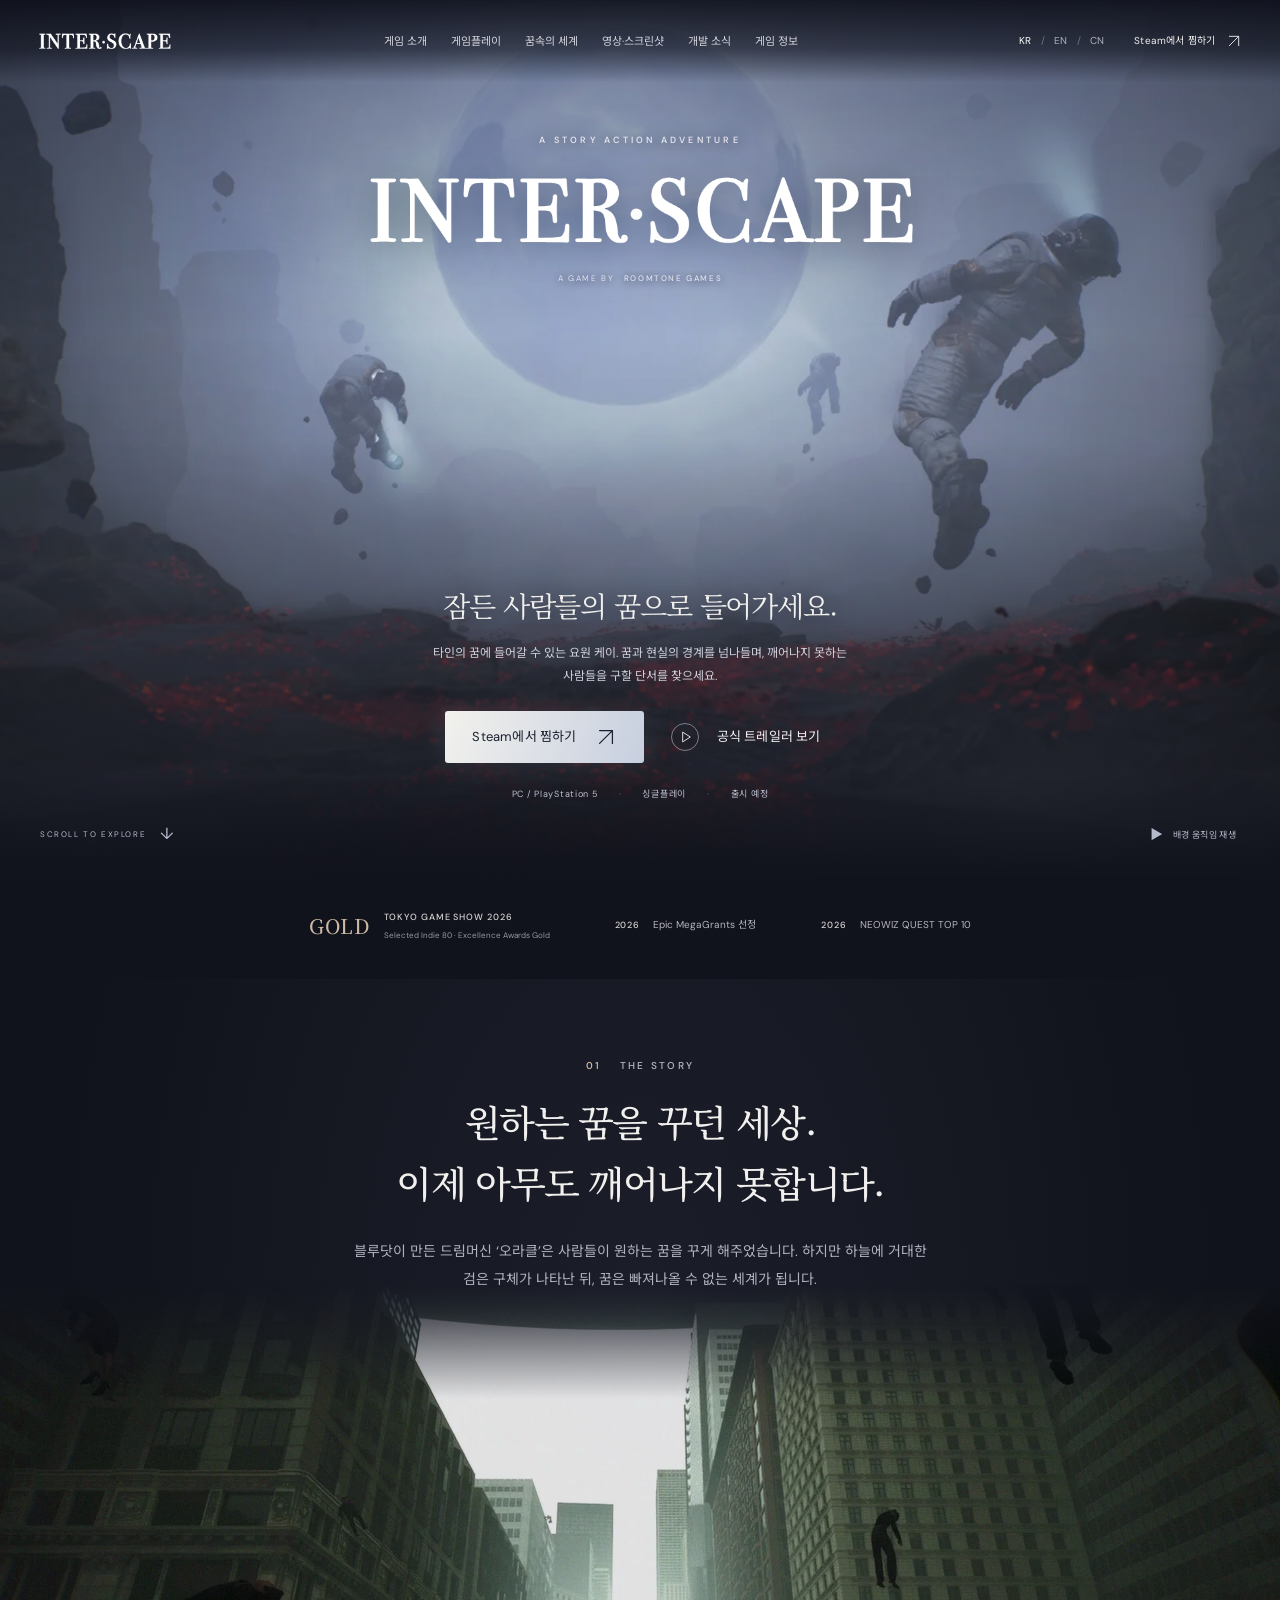
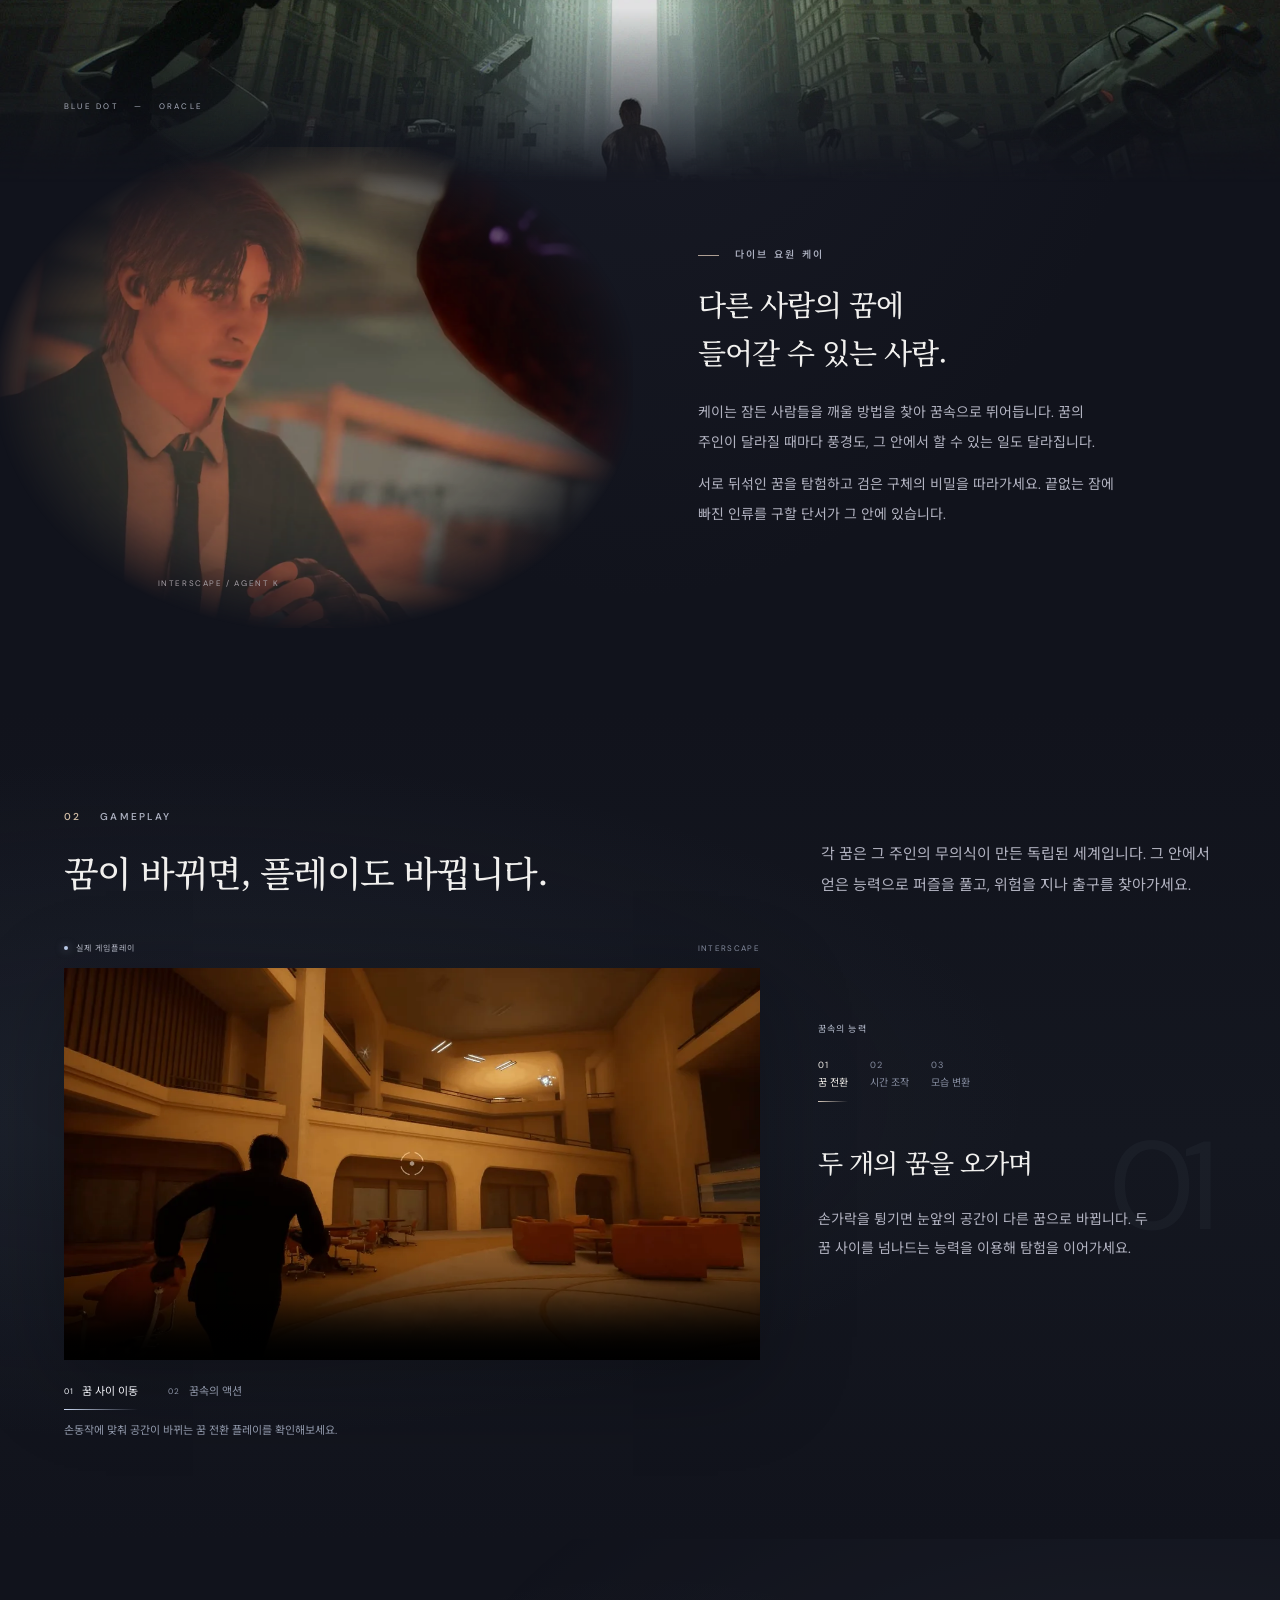
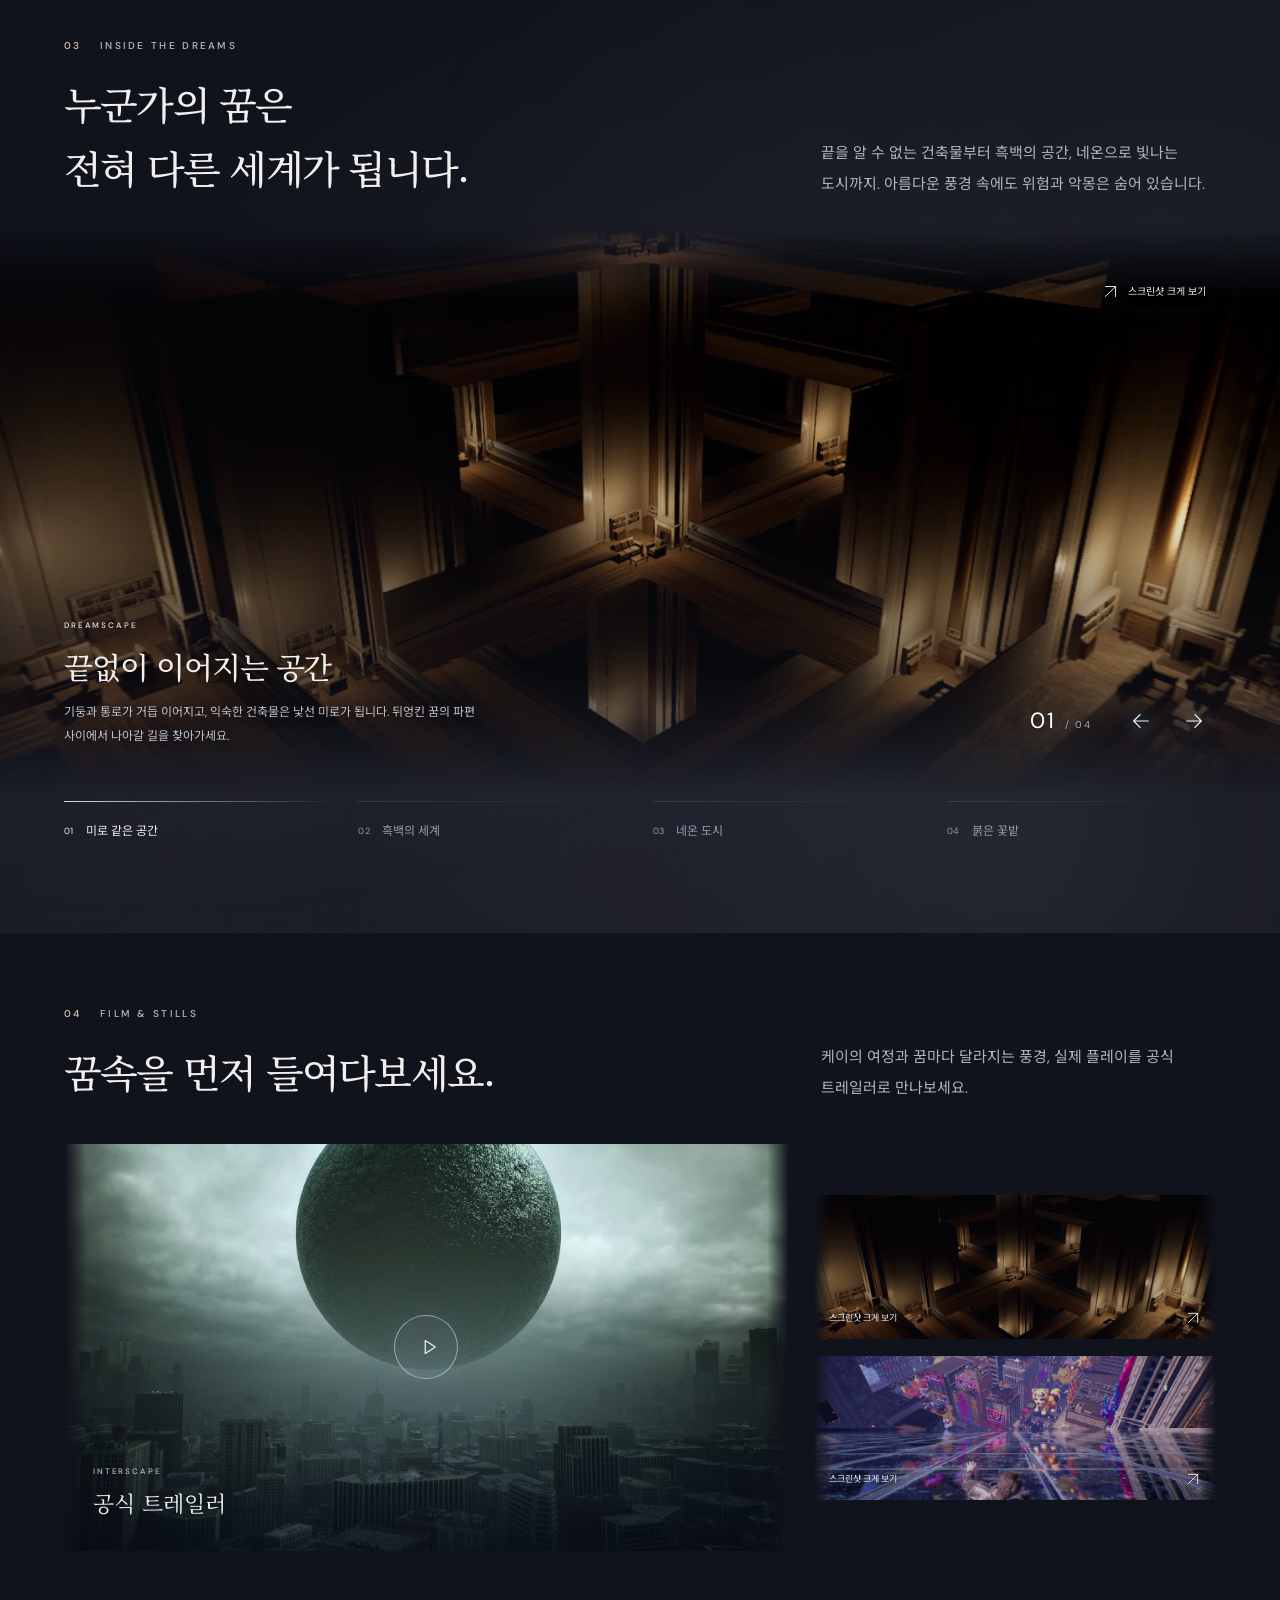
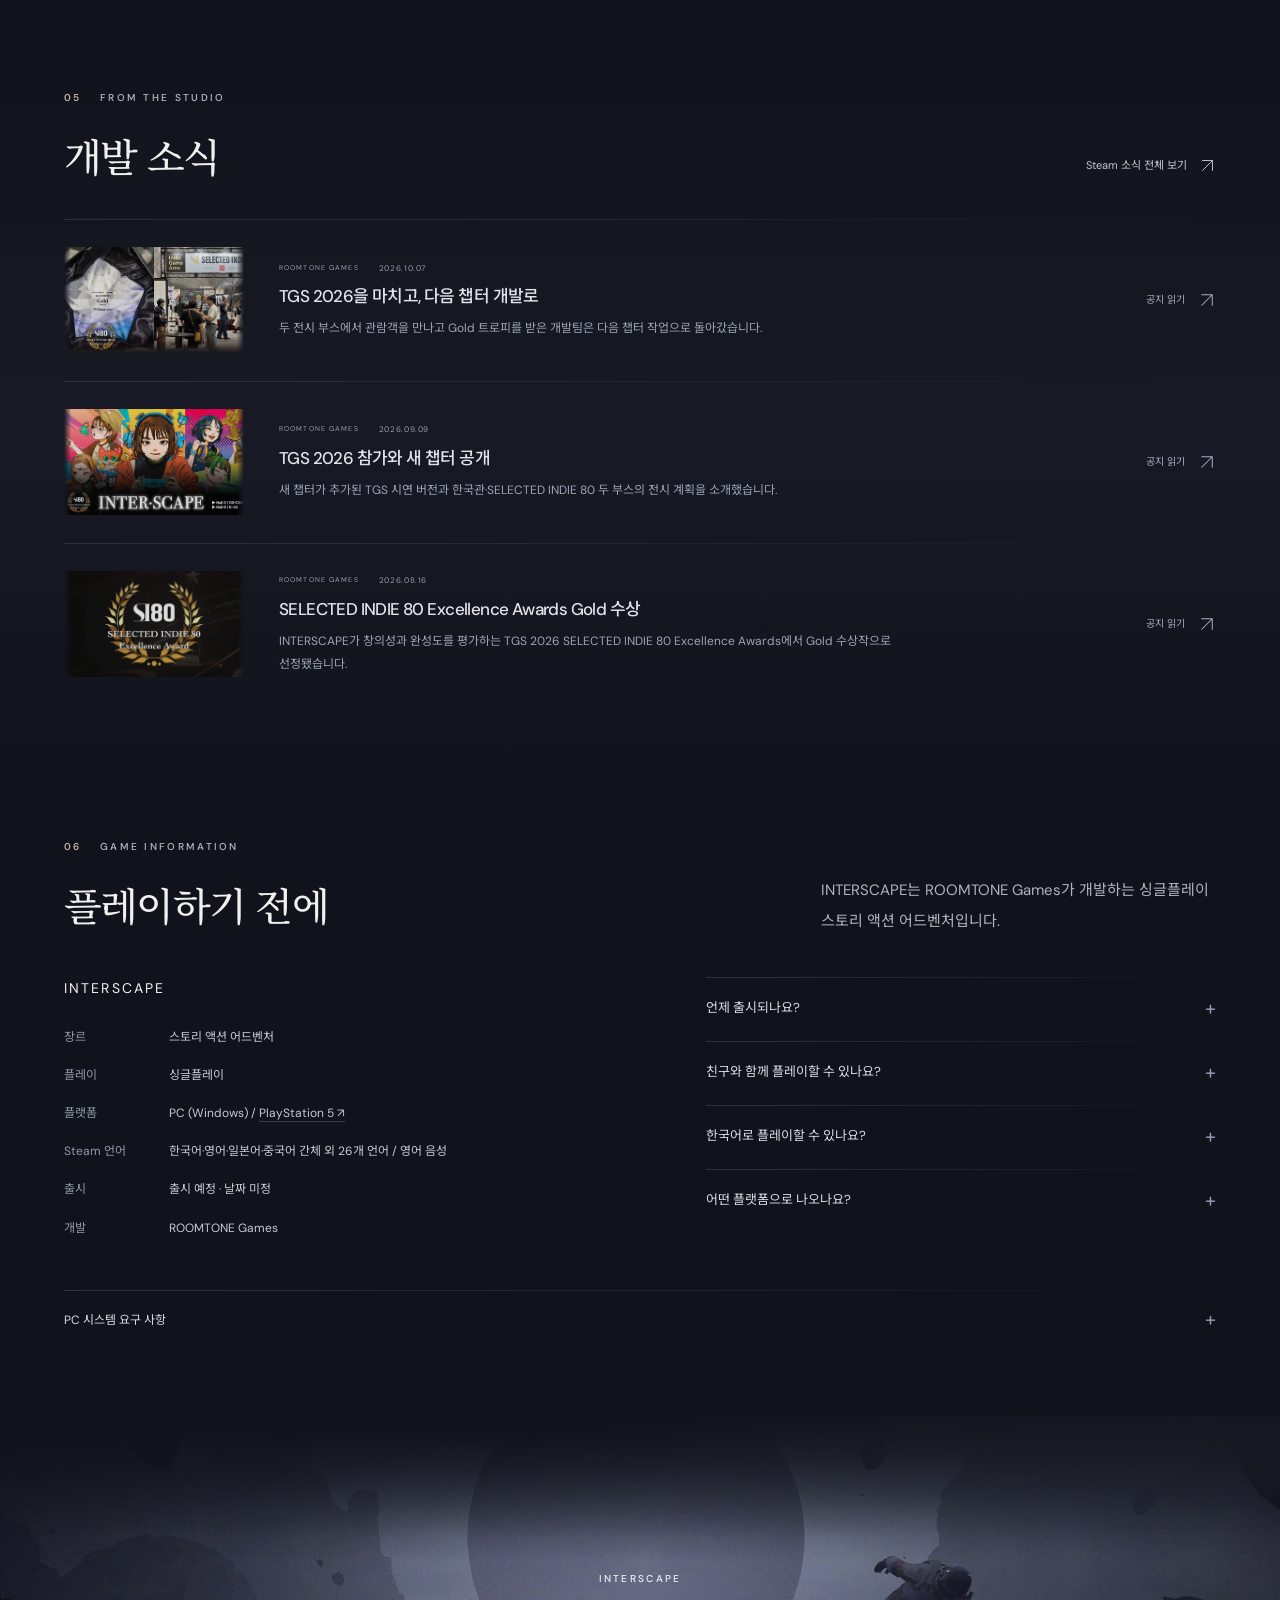
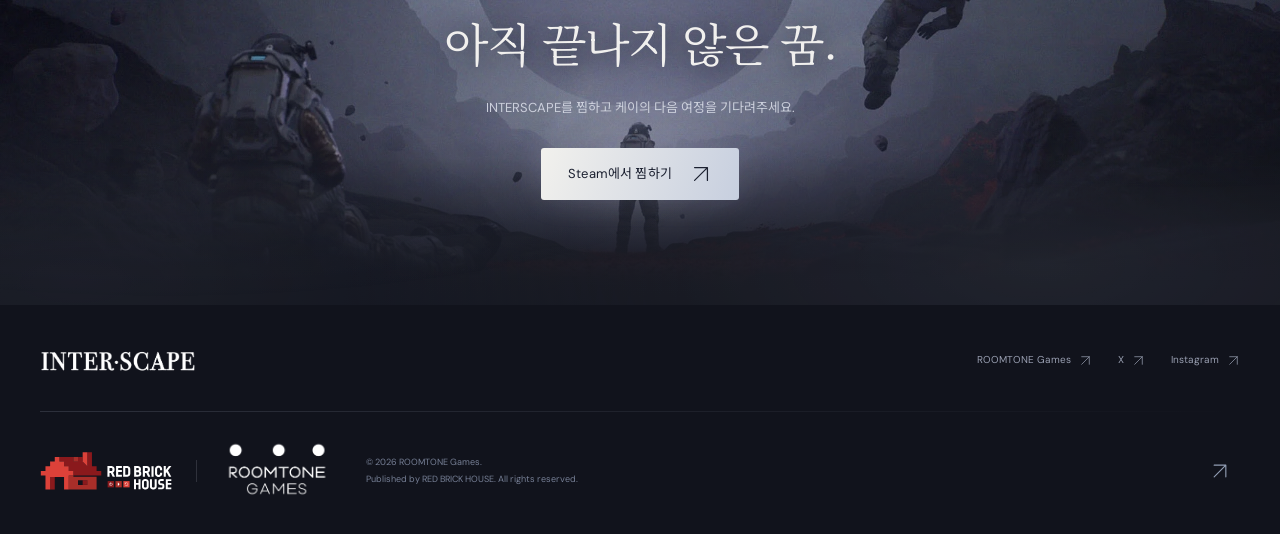
==== commit 23e625d6: "Recompose INTERSCAPE around immersive dream landscapes" ====
--- a/index.html
+++ b/index.html
@@ -6,7 +6,7 @@
 <title>INTERSCAPE | 인터스케이프</title>
 <meta content="잠든 사람들의 꿈으로 들어가세요. 꿈마다 새로운 능력으로 길을 찾는 ROOMTONE Games의 스토리 액션 어드벤처, INTERSCAPE." name="description"/>
 <meta content="noindex, nofollow" name="robots"/>
-<meta content="#0b1012" name="theme-color"/>
+<meta content="#11131c" name="theme-color"/>
 <meta content="INTERSCAPE | 인터스케이프" property="og:title"/>
 <meta content="잠든 사람들의 꿈으로 들어가세요. ROOMTONE Games의 스토리 액션 어드벤처." property="og:description"/>
 <meta content="https://redbrickhouse.gg/interscape/img/official-hero.webp" property="og:image"/>
@@ -14,66 +14,65 @@
 <link href="https://fonts.googleapis.com" rel="preconnect"/>
 <link crossorigin="" href="https://fonts.gstatic.com" rel="preconnect"/>
 <link href="https://fonts.googleapis.com/css2?family=Noto+Serif+KR:wght@400;500;600&amp;family=Noto+Serif+SC:wght@400;500;600&amp;family=DM+Sans:wght@400;450;500;550;600;650;700&amp;family=Noto+Sans+KR:wght@400;500;600;700&amp;family=Noto+Sans+SC:wght@400;500;600&amp;display=swap" rel="stylesheet"/>
-<link href="style.css?v=20261112-dream-1" rel="stylesheet"/>
-<script defer="" src="i18n.js?v=20261112-dream-1"></script>
-<script defer="" src="script.js?v=20261112-dream-1"></script>
+<link href="style.css?v=20261112-reverie-2" rel="stylesheet"/>
+<script defer="" src="i18n.js?v=20261112-reverie-2"></script>
+<script defer="" src="script.js?v=20261112-reverie-2"></script>
 <meta content="https://redbrickhouse.gg/interscape/" property="og:url"/><meta content="website" property="og:type"/></head><body>
 <a class="skip-link" data-i18n="skip" href="#main">본문으로 바로가기</a>
 <svg aria-hidden="true" class="svg-defs" xmlns="http://www.w3.org/2000/svg"><defs>
-<symbol id="arrow" viewbox="0 0 24 24"><path d="M4 12h15M13 5l7 7-7 7"></path></symbol>
-<symbol id="arrow-up" viewbox="0 0 24 24"><path d="M5 19 19 5M5 5h14v14"></path></symbol>
-<symbol id="play" viewbox="0 0 24 24"><path d="m9 5 11 7-11 7Z"></path></symbol>
-<symbol id="close" viewbox="0 0 24 24"><path d="m5 5 14 14M19 5 5 19"></path></symbol>
+<symbol id="arrow" viewBox="0 0 24 24"><path d="M4 12h15M13 5l7 7-7 7"></path></symbol>
+<symbol id="arrow-up" viewBox="0 0 24 24"><path d="M5 19 19 5M5 5h14v14"></path></symbol>
+<symbol id="play" viewBox="0 0 24 24"><path d="m9 5 11 7-11 7Z"></path></symbol>
+<symbol id="close" viewBox="0 0 24 24"><path d="m5 5 14 14M19 5 5 19"></path></symbol>
 </defs></svg>
-<header class="site-header"><a aria-label="INTERSCAPE" class="brand" href="#main"><img alt="INTERSCAPE" height="252" src="img/logo.png" width="1642"/></a><a class="studio-credit" href="https://www.roomtonegames.com/" rel="noopener" target="_blank">A GAME BY <b>ROOMTONE GAMES</b></a><div class="header-right"><div aria-label="언어" class="languages" data-i18n-aria="language" role="group">
-<button aria-label="한국어" aria-pressed="true" data-lang="ko" lang="ko" type="button">KR</button><span aria-hidden="true">/</span>
-<button aria-label="English" aria-pressed="false" data-lang="en" lang="en" type="button">EN</button><span aria-hidden="true">/</span>
-<button aria-label="简体中文" aria-pressed="false" data-lang="zh" lang="zh" type="button">CN</button>
-</div><a class="button button-small" href="https://store.steampowered.com/app/3093160/INTERSCAPE/" rel="noopener" target="_blank"><span data-i18n="wishlist">Steam에서 찜하기</span><svg aria-hidden="true" viewbox="0 0 24 24"><use href="#arrow-up"></use></svg></a></div></header>
-<main id="main">
-<section aria-labelledby="game-title" class="hero"><span aria-hidden="true" class="fog-layer fog-far"></span><span aria-hidden="true" class="fog-layer fog-near"></span>
-<div class="hero-art"><img alt="도시 위에 나타난 거대한 검은 구체" class="hero-poster" data-i18n-alt="heroAlt" fetchpriority="high" height="1080" src="img/v3-hero-sphere.webp" width="1920"/><video aria-hidden="true" class="hero-video" data-src="media/hero.mp4" id="hero-video" loop="" muted="" playsinline="" preload="none"></video></div>
-<div class="hero-shade"></div>
-<div class="hero-inner wrap"><div class="hero-copy"><p class="eyebrow light">A STORY ACTION ADVENTURE</p><h1 id="game-title"><img alt="INTERSCAPE" fetchpriority="high" height="252" src="img/logo.png" width="1642"/></h1><h2 data-i18n="heroTitle">잠든 사람들의<br/>꿈으로 들어가세요.</h2><p class="hero-description" data-i18n="heroDescription">타인의 꿈에 들어갈 수 있는 요원 케이. 꿈과 현실의 경계를 넘나들며, 깨어나지 못하는 사람들을 구할 단서를 찾으세요.</p><div class="hero-actions"><a class="button button-primary" href="https://store.steampowered.com/app/3093160/INTERSCAPE/" rel="noopener" target="_blank"><span data-i18n="wishlist">Steam에서 찜하기</span><svg aria-hidden="true" viewbox="0 0 24 24"><use href="#arrow-up"></use></svg></a><button class="button button-outline" data-trailer="" type="button"><svg aria-hidden="true" viewbox="0 0 24 24"><use href="#play"></use></svg><span data-i18n="watchTrailer">공식 트레일러 보기</span></button></div><div class="hero-platforms"><span>PC / PlayStation 5</span><span><span data-i18n="singlePlayer">싱글플레이</span></span><span><span data-i18n="comingSoon">출시 예정</span></span></div></div>
-<button class="hero-film" data-trailer="" type="button"><span class="film-thumb"><img alt="" height="1080" src="img/official-hero.webp" width="1920"/><span class="circle-play"><svg aria-hidden="true" viewbox="0 0 24 24"><use href="#play"></use></svg></span></span><span><small>OFFICIAL TRAILER</small><span data-i18n="viewFilm">트레일러 재생</span><svg aria-hidden="true" viewbox="0 0 24 24"><use href="#arrow-up"></use></svg></span></button></div>
-<button aria-label="배경 움직임 재생" aria-pressed="false" class="motion-button" data-i18n-aria="motionPlay" hidden="" id="motion-toggle" type="button"><span aria-hidden="true" class="motion-icon">Ⅱ</span><span class="motion-label" data-i18n="motionPause">배경 움직임 멈추기</span></button>
-<a aria-label="게임 소개" class="hero-scroll" data-i18n-aria="navStory" href="#story">SCROLL TO EXPLORE <span>↓</span></a>
-</section>
-<div class="recognition"><div class="wrap recognition-inner"><a href="https://tgs.cesa.or.jp/2026/en/indie/si80" rel="noopener" target="_blank"><span class="award-mark">GOLD</span><span><b>TOKYO GAME SHOW 2026</b><small><span data-i18n="awardGold">Selected Indie 80 · Excellence Awards Gold</span></small></span></a><a href="https://store.steampowered.com/app/3093160/INTERSCAPE/" rel="noopener" target="_blank"><b>2026</b><span data-i18n="grantLabel">Epic MegaGrants 선정</span></a><a href="https://store.steampowered.com/app/3093160/INTERSCAPE/" rel="noopener" target="_blank"><b>2026</b><span data-i18n="questLabel">NEOWIZ QUEST TOP 10</span></a></div></div>
-<nav aria-label="주 메뉴" class="chapter-nav" data-i18n-aria="mainNav"><div class="wrap">
+<header class="site-header"><a aria-label="INTERSCAPE" class="brand" href="#main"><img alt="INTERSCAPE" height="252" src="img/logo.png" width="1642"/></a><nav aria-label="주 메뉴" class="chapter-nav" data-i18n-aria="mainNav"><div class="chapter-links">
 <a href="#story"><span data-i18n="navStory">게임 소개</span></a>
 <a href="#gameplay"><span data-i18n="navGameplay">게임플레이</span></a>
 <a href="#dreams"><span data-i18n="navDreams">꿈속의 세계</span></a>
 <a href="#media"><span data-i18n="navMedia">영상·스크린샷</span></a>
 <a href="#news"><span data-i18n="navNews">개발 소식</span></a>
 <a href="#info"><span data-i18n="navInfo">게임 정보</span></a>
-</div></nav>
-<section aria-labelledby="story-title" class="story section wrap" id="story"><div class="story-intro"><div><p class="eyebrow"><span>01</span> THE STORY</p><h2 data-i18n="storyTitle" id="story-title">원하는 꿈을 꾸던 세상. <br/>이제 아무도 깨어나지 못합니다.</h2></div><p class="section-intro" data-i18n="storyBody">블루닷이 만든 드림머신 ‘오라클’은 사람들이 원하는 꿈을 꾸게 해주었습니다. 하지만 하늘에 거대한 검은 구체가 나타난 뒤, 꿈은 빠져나올 수 없는 세계가 됩니다.</p></div>
-<div class="agent-scene"><div class="agent-image"><img alt="주황빛 공간 속의 요원 케이" data-i18n-alt="agentAlt" height="1080" loading="lazy" src="img/v3-agent-k.webp" width="1920"/><span class="image-credit">INTERSCAPE / AGENT K</span></div><div class="agent-copy"><p class="eyebrow"><span class="tiny-line"></span> <span data-i18n="agentLabel">다이브 요원 케이</span></p><h3 data-i18n="agentTitle">다른 사람의 꿈에 <br/>들어갈 수 있는 사람.</h3><p data-i18n="agentBody">케이는 잠든 사람들을 깨울 방법을 찾아 꿈속으로 뛰어듭니다. 꿈의 주인이 달라질 때마다 풍경도, 그 안에서 할 수 있는 일도 달라집니다.</p><p data-i18n="agentBody2">서로 뒤섞인 꿈을 탐험하고 검은 구체의 비밀을 따라가세요. 끝없는 잠에 빠진 인류를 구할 단서가 그 안에 있습니다.</p></div></div></section>
+</div></nav><div class="header-right"><div aria-label="언어" class="languages" data-i18n-aria="language" role="group">
+<button aria-label="한국어" aria-pressed="true" data-lang="ko" lang="ko" type="button">KR</button><span aria-hidden="true">/</span>
+<button aria-label="English" aria-pressed="false" data-lang="en" lang="en" type="button">EN</button><span aria-hidden="true">/</span>
+<button aria-label="简体中文" aria-pressed="false" data-lang="zh" lang="zh" type="button">CN</button>
+</div><a class="button button-small" href="https://store.steampowered.com/app/3093160/INTERSCAPE/" rel="noopener" target="_blank"><span data-i18n="wishlist">Steam에서 찜하기</span><svg aria-hidden="true" viewBox="0 0 24 24"><use href="#arrow-up"></use></svg></a></div></header>
+<main id="main">
+<section aria-labelledby="game-title" class="hero"><span aria-hidden="true" class="fog-layer fog-far"></span><span aria-hidden="true" class="fog-layer fog-near"></span>
+<div class="hero-art"><img alt="도시 위에 나타난 거대한 검은 구체" class="hero-poster" data-i18n-alt="heroAlt" fetchpriority="high" height="1080" src="img/official-hero.webp" width="1920"/></div>
+<div class="hero-shade"></div>
+<div class="hero-inner wrap"><div class="hero-heading"><p class="eyebrow light">A STORY ACTION ADVENTURE</p><h1 id="game-title"><img alt="INTERSCAPE" fetchpriority="high" height="252" src="img/logo.png" width="1642"/></h1><a class="studio-credit" href="https://www.roomtonegames.com/" rel="noopener" target="_blank">A GAME BY <b>ROOMTONE GAMES</b></a></div><div class="hero-copy"><h2 class="hero-tagline" data-i18n="heroTitle">잠든 사람들의 꿈으로 들어가세요.</h2><p class="hero-description" data-i18n="heroDescription">타인의 꿈에 들어갈 수 있는 요원 케이. 꿈과 현실의 경계를 넘나들며, 깨어나지 못하는 사람들을 구할 단서를 찾으세요.</p><div class="hero-actions"><a class="button button-primary" href="https://store.steampowered.com/app/3093160/INTERSCAPE/" rel="noopener" target="_blank"><span data-i18n="wishlist">Steam에서 찜하기</span><svg aria-hidden="true" viewBox="0 0 24 24"><use href="#arrow-up"></use></svg></a><button class="button button-outline" data-trailer="" type="button"><svg aria-hidden="true" viewBox="0 0 24 24"><use href="#play"></use></svg><span data-i18n="watchTrailer">공식 트레일러 보기</span></button></div><div class="hero-platforms"><span>PC / PlayStation 5</span><span><span data-i18n="singlePlayer">싱글플레이</span></span><span><span data-i18n="comingSoon">출시 예정</span></span></div></div>
+</div>
+<button aria-label="배경 움직임 재생" aria-pressed="false" class="motion-button" data-i18n-aria="motionPlay" hidden="" id="motion-toggle" type="button"><span aria-hidden="true" class="motion-icon">Ⅱ</span><span class="motion-label" data-i18n="motionPause">배경 움직임 멈추기</span></button>
+<a aria-label="게임 소개" class="hero-scroll" data-i18n-aria="navStory" href="#story">SCROLL TO EXPLORE <span>↓</span></a>
+</section>
+<div class="recognition"><div class="wrap recognition-inner"><a href="https://tgs.cesa.or.jp/2026/en/indie/si80" rel="noopener" target="_blank"><span class="award-mark">GOLD</span><span><b>TOKYO GAME SHOW 2026</b><small><span data-i18n="awardGold">Selected Indie 80 · Excellence Awards Gold</span></small></span></a><a href="https://store.steampowered.com/app/3093160/INTERSCAPE/" rel="noopener" target="_blank"><b>2026</b><span data-i18n="grantLabel">Epic MegaGrants 선정</span></a><a href="https://store.steampowered.com/app/3093160/INTERSCAPE/" rel="noopener" target="_blank"><b>2026</b><span data-i18n="questLabel">NEOWIZ QUEST TOP 10</span></a></div></div>
+<section aria-labelledby="story-title" class="story section" id="story"><div class="story-intro wrap"><div><p class="eyebrow"><span>01</span> THE STORY</p><h2 data-i18n="storyTitle" id="story-title">원하는 꿈을 꾸던 세상. <br/>이제 아무도 깨어나지 못합니다.</h2></div><p class="section-intro" data-i18n="storyBody">블루닷이 만든 드림머신 ‘오라클’은 사람들이 원하는 꿈을 꾸게 해주었습니다. 하지만 하늘에 거대한 검은 구체가 나타난 뒤, 꿈은 빠져나올 수 없는 세계가 됩니다.</p></div><figure class="story-world"><img alt="도시 위로 떠오른 사람들 사이에 선 케이" data-i18n-alt="storyWorldAlt" height="1080" loading="lazy" src="img/city.webp" width="1920"/><figcaption aria-hidden="true">BLUE DOT <span>—</span> ORACLE</figcaption></figure>
+<div class="agent-scene wrap"><div class="agent-image"><img alt="주황빛 공간 속의 요원 케이" data-i18n-alt="agentAlt" height="1080" loading="lazy" src="img/v3-agent-k.webp" width="1920"/><span class="image-credit">INTERSCAPE / AGENT K</span></div><div class="agent-copy"><p class="eyebrow"><span class="tiny-line"></span> <span data-i18n="agentLabel">다이브 요원 케이</span></p><h3 data-i18n="agentTitle">다른 사람의 꿈에 <br/>들어갈 수 있는 사람.</h3><p data-i18n="agentBody">케이는 잠든 사람들을 깨울 방법을 찾아 꿈속으로 뛰어듭니다. 꿈의 주인이 달라질 때마다 풍경도, 그 안에서 할 수 있는 일도 달라집니다.</p><p data-i18n="agentBody2">서로 뒤섞인 꿈을 탐험하고 검은 구체의 비밀을 따라가세요. 끝없는 잠에 빠진 인류를 구할 단서가 그 안에 있습니다.</p></div></div></section>
 <section aria-labelledby="abilities-title" class="gameplay section" id="gameplay"><div class="wrap"><div class="section-heading"><div><p class="eyebrow"><span>02</span> GAMEPLAY</p><h2 data-i18n="abilitiesTitle" id="abilities-title">꿈이 바뀌면, 플레이도 바뀝니다.</h2></div><p class="section-intro" data-i18n="abilitiesIntro">각 꿈은 그 주인의 무의식이 만든 독립된 세계입니다. 그 안에서 얻은 능력으로 퍼즐을 풀고, 위험을 지나 출구를 찾아가세요.</p></div>
-<div class="play-console"><div class="gameplay-demo"><div class="media-label"><span class="red-dot"></span><span data-i18n="playClipLabel">실제 게임플레이</span><span>INTERSCAPE</span></div><video aria-label="꿈 사이 이동 플레이 장면" controls="" data-i18n-aria="gameplayVideoLabel" id="gameplay-video" loop="" muted="" playsinline="" poster="img/dream-switch-poster.webp" preload="metadata"><source src="media/dream-switch.mp4" type="video/mp4"/></video><div aria-label="플레이 영상 선택" class="gameplay-tabs" data-i18n-aria="chooseGameplay" role="group"><button aria-pressed="true" data-gameplay="switch" type="button"><span>01</span><span data-i18n="gameplayTab1">꿈 사이 이동</span></button><button aria-pressed="false" data-gameplay="action" type="button"><span>02</span><span data-i18n="gameplayTab2">꿈속의 액션</span></button></div><p data-i18n="gameplayCaption1" id="gameplay-caption">손동작에 맞춰 공간이 바뀌는 꿈 전환 플레이를 확인해보세요.</p></div><div class="abilities">
-<article class="ability"><span class="ability-number">01</span><div><h3 data-i18n="ability1Title">두 개의 꿈을 오가며</h3><p data-i18n="ability1Body">손가락을 튕기면 눈앞의 공간이 다른 꿈으로 바뀝니다. 두 꿈 사이를 넘나드는 능력을 이용해 탐험을 이어가세요.</p></div></article>
-<article class="ability"><span class="ability-number">02</span><div><h3 data-i18n="ability2Title">시간의 흐름을 다루며</h3><p data-i18n="ability2Body">꿈속에서 시간의 흐름을 조작해 퍼즐에 도전합니다. 공간을 살피고 능력을 활용해, 쉽게 풀리지 않던 상황을 헤쳐 나가세요.</p></div></article>
-<article class="ability"><span class="ability-number">03</span><div><h3 data-i18n="ability3Title">다른 존재의 모습으로</h3><p data-i18n="ability3Body">어떤 꿈에서는 사람이 아닌 존재로 변신합니다. 달라진 모습으로 꿈을 탐험하고, 숨겨진 진실의 조각을 찾아보세요.</p></div></article>
+<div class="play-console"><div class="gameplay-demo"><div class="media-label"><span class="red-dot"></span><span data-i18n="playClipLabel">실제 게임플레이</span><span>INTERSCAPE</span></div><video aria-label="꿈 사이 이동 플레이 장면" controls="" data-i18n-aria="gameplayVideoLabel" id="gameplay-video" loop="" muted="" playsinline="" poster="img/dream-switch-poster.webp" preload="metadata"><source src="media/dream-switch.mp4" type="video/mp4"/></video><div aria-label="플레이 영상 선택" class="gameplay-tabs" data-i18n-aria="chooseGameplay" role="group"><button aria-pressed="true" data-gameplay="switch" type="button"><span>01</span><span data-i18n="gameplayTab1">꿈 사이 이동</span></button><button aria-pressed="false" data-gameplay="action" type="button"><span>02</span><span data-i18n="gameplayTab2">꿈속의 액션</span></button></div><p data-i18n="gameplayCaption1" id="gameplay-caption">손동작에 맞춰 공간이 바뀌는 꿈 전환 플레이를 확인해보세요.</p></div><div class="abilities"><p class="ability-label" data-i18n="chooseAbility">꿈속의 능력</p><div aria-label="꿈속의 능력" class="ability-tabs" data-i18n-aria="chooseAbility" role="tablist"><button aria-controls="ability-panel-0" aria-selected="true" data-ability-to="0" id="ability-tab-0" role="tab" tabindex="0" type="button"><span class="tab-index">01</span><span data-i18n="abilityTab1">꿈 전환</span></button><button aria-controls="ability-panel-1" aria-selected="false" data-ability-to="1" id="ability-tab-1" role="tab" tabindex="-1" type="button"><span class="tab-index">02</span><span data-i18n="abilityTab2">시간 조작</span></button><button aria-controls="ability-panel-2" aria-selected="false" data-ability-to="2" id="ability-tab-2" role="tab" tabindex="-1" type="button"><span class="tab-index">03</span><span data-i18n="abilityTab3">모습 변환</span></button></div>
+<article aria-labelledby="ability-tab-0" class="ability" data-ability-panel="0" id="ability-panel-0" role="tabpanel" tabindex="0"><span class="ability-number">01</span><div><h3 data-i18n="ability1Title">두 개의 꿈을 오가며</h3><p data-i18n="ability1Body">손가락을 튕기면 눈앞의 공간이 다른 꿈으로 바뀝니다. 두 꿈 사이를 넘나드는 능력을 이용해 탐험을 이어가세요.</p></div></article>
+<article aria-labelledby="ability-tab-1" class="ability" data-ability-panel="1" hidden="" id="ability-panel-1" role="tabpanel" tabindex="0"><span class="ability-number">02</span><div><h3 data-i18n="ability2Title">시간의 흐름을 다루며</h3><p data-i18n="ability2Body">꿈속에서 시간의 흐름을 조작해 퍼즐에 도전합니다. 공간을 살피고 능력을 활용해, 쉽게 풀리지 않던 상황을 헤쳐 나가세요.</p></div></article>
+<article aria-labelledby="ability-tab-2" class="ability" data-ability-panel="2" hidden="" id="ability-panel-2" role="tabpanel" tabindex="0"><span class="ability-number">03</span><div><h3 data-i18n="ability3Title">다른 존재의 모습으로</h3><p data-i18n="ability3Body">어떤 꿈에서는 사람이 아닌 존재로 변신합니다. 달라진 모습으로 꿈을 탐험하고, 숨겨진 진실의 조각을 찾아보세요.</p></div></article>
 </div></div></div></section>
-<section aria-labelledby="dreams-title" class="dreams section" data-active-scene="0" id="dreams"><span aria-hidden="true" class="fog-layer fog-far"></span><span aria-hidden="true" class="fog-layer fog-near"></span><div class="wrap"><div class="section-heading"><div><p class="eyebrow"><span>03</span> INSIDE THE DREAMS</p><h2 data-i18n="dreamsTitle" id="dreams-title">누군가의 꿈은 <br/>전혀 다른 세계가 됩니다.</h2></div><p class="section-intro" data-i18n="dreamsIntro">끝을 알 수 없는 건축물부터 흑백의 공간, 네온으로 빛나는 도시까지. 아름다운 풍경 속에도 위험과 악몽은 숨어 있습니다.</p></div><div class="dream-explorer"><div aria-label="게임 장면" aria-roledescription="carousel" class="dream-stage" data-i18n-aria="galleryLabel" role="region" tabindex="0">
+<section aria-labelledby="dreams-title" class="dreams section" data-active-scene="0" id="dreams"><span aria-hidden="true" class="fog-layer fog-far"></span><span aria-hidden="true" class="fog-layer fog-near"></span><div class="dream-content"><div class="section-heading wrap"><div><p class="eyebrow"><span>03</span> INSIDE THE DREAMS</p><h2 data-i18n="dreamsTitle" id="dreams-title">누군가의 꿈은 <br/>전혀 다른 세계가 됩니다.</h2></div><p class="section-intro" data-i18n="dreamsIntro">끝을 알 수 없는 건축물부터 흑백의 공간, 네온으로 빛나는 도시까지. 아름다운 풍경 속에도 위험과 악몽은 숨어 있습니다.</p></div><div class="dream-explorer"><div aria-label="게임 장면" aria-roledescription="carousel" class="dream-stage" data-i18n-aria="galleryLabel" role="region" tabindex="0">
 <div aria-hidden="false" class="scene is-active" data-scene="0"><img alt="기둥과 통로가 반복되는 초현실적인 건축물" data-i18n-alt="sceneAlt0" height="1080" loading="lazy" src="img/v3-world-architecture.webp" width="1920"/></div>
 <div aria-hidden="true" class="scene" data-scene="1"><img alt="빛과 그림자가 대비되는 흑백의 공간" data-i18n-alt="sceneAlt1" height="1080" loading="lazy" src="img/v3-world-noir.webp" width="1920"/></div>
 <div aria-hidden="true" class="scene" data-scene="2"><img alt="게임 속 풍경" data-i18n-alt="sceneAlt2" height="1080" loading="lazy" src="img/neon.webp" width="1920"/></div>
 <div aria-hidden="true" class="scene" data-scene="3"><img alt="게임 속 풍경" data-i18n-alt="sceneAlt3" height="1080" loading="lazy" src="img/flowers.webp" width="1920"/></div>
-<div class="scene-shade"></div><button aria-label="스크린샷 크게 보기" class="expand-scene" data-expand-scene="" data-i18n-aria="expandImage" type="button"><svg aria-hidden="true" viewbox="0 0 24 24"><use href="#arrow-up"></use></svg><span data-i18n="expandImage">스크린샷 크게 보기</span></button><div class="scene-bottom"><span class="scene-count"><b id="scene-current">01</b> / 04</span><div class="scene-controls"><button aria-label="이전 장면" data-i18n-aria="previousScene" data-scene-prev="" type="button"><svg aria-hidden="true" viewbox="0 0 24 24"><use href="#arrow"></use></svg></button><button aria-label="다음 장면" data-i18n-aria="nextScene" data-scene-next="" type="button"><svg aria-hidden="true" viewbox="0 0 24 24"><use href="#arrow"></use></svg></button></div></div></div><div class="dream-caption"><p class="eyebrow">DREAMSCAPE</p><h3 data-i18n="sceneName0" id="scene-name">끝없이 이어지는 공간</h3><p data-i18n="sceneBody0" id="scene-description">기둥과 통로가 거듭 이어지고, 익숙한 건축물은 낯선 미로가 됩니다. 뒤엉킨 꿈의 파편 사이에서 나아갈 길을 찾아가세요.</p><div aria-label="장면 선택" class="scene-tabs" data-i18n-aria="chooseScene" role="group">
-<button aria-pressed="true" data-scene-to="0" type="button"><img alt="" height="1080" loading="lazy" src="img/v3-world-architecture.webp" width="1920"/><span>01</span><span data-i18n="sceneTab0">미로 같은 공간</span></button>
-<button aria-pressed="false" data-scene-to="1" type="button"><img alt="" height="1080" loading="lazy" src="img/v3-world-noir.webp" width="1920"/><span>02</span><span data-i18n="sceneTab1">흑백의 세계</span></button>
-<button aria-pressed="false" data-scene-to="2" type="button"><img alt="" height="1080" loading="lazy" src="img/neon.webp" width="1920"/><span>03</span><span data-i18n="sceneTab2">네온 도시</span></button>
-<button aria-pressed="false" data-scene-to="3" type="button"><img alt="" height="1080" loading="lazy" src="img/flowers.webp" width="1920"/><span>04</span><span data-i18n="sceneTab3">붉은 꽃밭</span></button>
-</div></div></div><p aria-atomic="true" aria-live="polite" class="sr-only" id="scene-announcement"></p></div></section>
-<section aria-labelledby="media-title" class="media section wrap" id="media"><div class="section-heading"><div><p class="eyebrow"><span>04</span> FILM &amp; STILLS</p><h2 data-i18n="mediaTitle" id="media-title">꿈속을 먼저 들여다보세요.</h2></div><p class="section-intro" data-i18n="mediaBody">케이의 여정과 꿈마다 달라지는 풍경, 실제 플레이를 공식 트레일러로 만나보세요.</p></div><div class="media-grid"><button aria-label="공식 트레일러 재생" class="trailer-poster" data-i18n-aria="playTrailer" data-trailer="" type="button"><img alt="" height="1080" loading="lazy" src="img/official-hero.webp" width="1920"/><span class="trailer-overlay"></span><span class="trailer-type"><span class="eyebrow">INTERSCAPE</span><span class="trailer-title" data-i18n="trailerTitle">공식 트레일러</span></span><span class="play-ring"><svg aria-hidden="true" viewbox="0 0 24 24"><use href="#play"></use></svg></span></button><div class="media-stills">
-<button aria-label="스크린샷 크게 보기" data-i18n-aria="expandImage" data-open-scene="0" type="button"><img alt="" height="1080" loading="lazy" src="img/v3-world-architecture.webp" width="1920"/><span><span data-i18n="expandImage">스크린샷 크게 보기</span><svg aria-hidden="true" viewbox="0 0 24 24"><use href="#arrow-up"></use></svg></span></button>
-<button aria-label="스크린샷 크게 보기" data-i18n-aria="expandImage" data-open-scene="2" type="button"><img alt="" height="1080" loading="lazy" src="img/neon.webp" width="1920"/><span><span data-i18n="expandImage">스크린샷 크게 보기</span><svg aria-hidden="true" viewbox="0 0 24 24"><use href="#arrow-up"></use></svg></span></button>
+<div class="scene-shade"></div><button aria-label="스크린샷 크게 보기" class="expand-scene" data-expand-scene="" data-i18n-aria="expandImage" type="button"><svg aria-hidden="true" viewBox="0 0 24 24"><use href="#arrow-up"></use></svg><span data-i18n="expandImage">스크린샷 크게 보기</span></button><div class="scene-bottom"><span class="scene-count"><b id="scene-current">01</b> / 04</span><div class="scene-controls"><button aria-label="이전 장면" data-i18n-aria="previousScene" data-scene-prev="" type="button"><svg aria-hidden="true" viewBox="0 0 24 24"><use href="#arrow"></use></svg></button><button aria-label="다음 장면" data-i18n-aria="nextScene" data-scene-next="" type="button"><svg aria-hidden="true" viewBox="0 0 24 24"><use href="#arrow"></use></svg></button></div></div><div class="dream-caption"><p class="eyebrow">DREAMSCAPE</p><h3 data-i18n="sceneName0" id="scene-name">끝없이 이어지는 공간</h3><p data-i18n="sceneBody0" id="scene-description">기둥과 통로가 거듭 이어지고, 익숙한 건축물은 낯선 미로가 됩니다. 뒤엉킨 꿈의 파편 사이에서 나아갈 길을 찾아가세요.</p></div></div><div aria-label="장면 선택" class="scene-tabs" data-i18n-aria="chooseScene" role="group">
+<button aria-pressed="true" data-scene-to="0" type="button"><span>01</span><span data-i18n="sceneTab0">미로 같은 공간</span></button>
+<button aria-pressed="false" data-scene-to="1" type="button"><span>02</span><span data-i18n="sceneTab1">흑백의 세계</span></button>
+<button aria-pressed="false" data-scene-to="2" type="button"><span>03</span><span data-i18n="sceneTab2">네온 도시</span></button>
+<button aria-pressed="false" data-scene-to="3" type="button"><span>04</span><span data-i18n="sceneTab3">붉은 꽃밭</span></button>
+</div></div><p aria-atomic="true" aria-live="polite" class="sr-only" id="scene-announcement"></p></div></section>
+<section aria-labelledby="media-title" class="media section wrap" id="media"><div class="section-heading"><div><p class="eyebrow"><span>04</span> FILM &amp; STILLS</p><h2 data-i18n="mediaTitle" id="media-title">꿈속을 먼저 들여다보세요.</h2></div><p class="section-intro" data-i18n="mediaBody">케이의 여정과 꿈마다 달라지는 풍경, 실제 플레이를 공식 트레일러로 만나보세요.</p></div><div class="media-grid"><button aria-label="공식 트레일러 재생" class="trailer-poster" data-i18n-aria="playTrailer" data-trailer="" type="button"><img alt="" height="1080" loading="lazy" src="img/v3-hero-sphere.webp" width="1920"/><span class="trailer-overlay"></span><span class="trailer-type"><span class="eyebrow">INTERSCAPE</span><span class="trailer-title" data-i18n="trailerTitle">공식 트레일러</span></span><span class="play-ring"><svg aria-hidden="true" viewBox="0 0 24 24"><use href="#play"></use></svg></span></button><div class="media-stills">
+<button aria-label="스크린샷 크게 보기" data-i18n-aria="expandImage" data-open-scene="0" type="button"><img alt="" height="1080" loading="lazy" src="img/v3-world-architecture.webp" width="1920"/><span><span data-i18n="expandImage">스크린샷 크게 보기</span><svg aria-hidden="true" viewBox="0 0 24 24"><use href="#arrow-up"></use></svg></span></button>
+<button aria-label="스크린샷 크게 보기" data-i18n-aria="expandImage" data-open-scene="2" type="button"><img alt="" height="1080" loading="lazy" src="img/neon.webp" width="1920"/><span><span data-i18n="expandImage">스크린샷 크게 보기</span><svg aria-hidden="true" viewBox="0 0 24 24"><use href="#arrow-up"></use></svg></span></button>
 </div></div></section>
-<section aria-labelledby="news-title" class="news section" id="news"><div class="wrap"><div class="section-heading"><div><p class="eyebrow"><span>05</span> FROM THE STUDIO</p><h2 data-i18n="newsTitle" id="news-title">개발 소식</h2></div><a class="text-link" href="https://store.steampowered.com/news/app/3093160/" rel="noopener" target="_blank"><span data-i18n="newsMore">Steam 소식 전체 보기</span><svg aria-hidden="true" viewbox="0 0 24 24"><use href="#arrow-up"></use></svg></a></div><div class="news-list" id="news-list"><a class="news-card" href="https://store.steampowered.com/news/app/3093160/view/678511862081388592" rel="noopener" target="_blank"><div class="news-image"><img alt="" height="450" loading="lazy" src="img/news-1.webp" width="900"/></div><div class="news-meta"><span>ROOMTONE GAMES</span><time datetime="2026-10-07">2026.10.07</time></div><h3 data-i18n="news1Title">TGS 2026을 마치고, 다음 챕터 개발로</h3><p data-i18n="news1Body">두 전시 부스에서 관람객을 만나고 Gold 트로피를 받은 개발팀은 다음 챕터 작업으로 돌아갔습니다.</p><div class="news-read"><span data-i18n="readNews">공지 읽기</span><svg aria-hidden="true" viewbox="0 0 24 24"><use href="#arrow-up"></use></svg></div></a>
-<a class="news-card" href="https://store.steampowered.com/news/app/3093160/view/705530923042471953" rel="noopener" target="_blank"><div class="news-image"><img alt="" height="450" loading="lazy" src="img/news-2.webp" width="800"/></div><div class="news-meta"><span>ROOMTONE GAMES</span><time datetime="2026-09-09">2026.09.09</time></div><h3 data-i18n="news2Title">TGS 2026 참가와 새 챕터 공개</h3><p data-i18n="news2Body">새 챕터가 추가된 TGS 시연 버전과 한국관·SELECTED INDIE 80 두 부스의 전시 계획을 소개했습니다.</p><div class="news-read"><span data-i18n="readNews">공지 읽기</span><svg aria-hidden="true" viewbox="0 0 24 24"><use href="#arrow-up"></use></svg></div></a>
-<a class="news-card" href="https://store.steampowered.com/news/app/3093160/view/739305482942941643" rel="noopener" target="_blank"><div class="news-image"><img alt="" height="432" loading="lazy" src="img/news-3.webp" width="768"/></div><div class="news-meta"><span>ROOMTONE GAMES</span><time datetime="2026-08-16">2026.08.16</time></div><h3 data-i18n="news3Title">SELECTED INDIE 80 Excellence Awards Gold 수상</h3><p data-i18n="news3Body">INTERSCAPE가 창의성과 완성도를 평가하는 TGS 2026 SELECTED INDIE 80 Excellence Awards에서 Gold 수상작으로 선정됐습니다.</p><div class="news-read"><span data-i18n="readNews">공지 읽기</span><svg aria-hidden="true" viewbox="0 0 24 24"><use href="#arrow-up"></use></svg></div></a></div></div></section>
+<section aria-labelledby="news-title" class="news section" id="news"><div class="wrap"><div class="section-heading"><div><p class="eyebrow"><span>05</span> FROM THE STUDIO</p><h2 data-i18n="newsTitle" id="news-title">개발 소식</h2></div><a class="text-link" href="https://store.steampowered.com/news/app/3093160/" rel="noopener" target="_blank"><span data-i18n="newsMore">Steam 소식 전체 보기</span><svg aria-hidden="true" viewBox="0 0 24 24"><use href="#arrow-up"></use></svg></a></div><div class="news-list" id="news-list"><a class="news-card" href="https://store.steampowered.com/news/app/3093160/view/678511862081388592" rel="noopener" target="_blank"><div class="news-image"><img alt="" height="450" loading="lazy" src="img/news-1.webp" width="900"/></div><div class="news-copy"><div class="news-meta"><span>ROOMTONE GAMES</span><time datetime="2026-10-07">2026.10.07</time></div><h3 data-i18n="news1Title">TGS 2026을 마치고, 다음 챕터 개발로</h3><p data-i18n="news1Body">두 전시 부스에서 관람객을 만나고 Gold 트로피를 받은 개발팀은 다음 챕터 작업으로 돌아갔습니다.</p></div><div class="news-read"><span data-i18n="readNews">공지 읽기</span><svg aria-hidden="true" viewBox="0 0 24 24"><use href="#arrow-up"></use></svg></div></a>
+<a class="news-card" href="https://store.steampowered.com/news/app/3093160/view/705530923042471953" rel="noopener" target="_blank"><div class="news-image"><img alt="" height="450" loading="lazy" src="img/news-2.webp" width="800"/></div><div class="news-copy"><div class="news-meta"><span>ROOMTONE GAMES</span><time datetime="2026-09-09">2026.09.09</time></div><h3 data-i18n="news2Title">TGS 2026 참가와 새 챕터 공개</h3><p data-i18n="news2Body">새 챕터가 추가된 TGS 시연 버전과 한국관·SELECTED INDIE 80 두 부스의 전시 계획을 소개했습니다.</p></div><div class="news-read"><span data-i18n="readNews">공지 읽기</span><svg aria-hidden="true" viewBox="0 0 24 24"><use href="#arrow-up"></use></svg></div></a>
+<a class="news-card" href="https://store.steampowered.com/news/app/3093160/view/739305482942941643" rel="noopener" target="_blank"><div class="news-image"><img alt="" height="432" loading="lazy" src="img/news-3.webp" width="768"/></div><div class="news-copy"><div class="news-meta"><span>ROOMTONE GAMES</span><time datetime="2026-08-16">2026.08.16</time></div><h3 data-i18n="news3Title">SELECTED INDIE 80 Excellence Awards Gold 수상</h3><p data-i18n="news3Body">INTERSCAPE가 창의성과 완성도를 평가하는 TGS 2026 SELECTED INDIE 80 Excellence Awards에서 Gold 수상작으로 선정됐습니다.</p></div><div class="news-read"><span data-i18n="readNews">공지 읽기</span><svg aria-hidden="true" viewBox="0 0 24 24"><use href="#arrow-up"></use></svg></div></a></div></div></section>
 <section aria-labelledby="info-title" class="info section wrap" id="info"><div class="section-heading"><div><p class="eyebrow"><span>06</span> GAME INFORMATION</p><h2 data-i18n="infoTitle" id="info-title">플레이하기 전에</h2></div><p class="section-intro" data-i18n="infoIntro">INTERSCAPE는 ROOMTONE Games가 개발하는 싱글플레이 스토리 액션 어드벤처입니다.</p></div><div class="info-layout"><div class="game-facts"><h3>INTERSCAPE</h3><dl>
 <div><dt data-i18n="infoGenreLabel">장르</dt><dd><span data-i18n="infoGenre">스토리 액션 어드벤처</span></dd></div>
 <div><dt data-i18n="infoModeLabel">플레이</dt><dd><span data-i18n="singlePlayer">싱글플레이</span></dd></div>
@@ -102,7 +101,7 @@
 <div><dt data-i18n="specStorage">저장 공간</dt><dd>20 GB</dd></div>
 <div><dt>DirectX</dt><dd>12</dd></div></dl></div>
 </div></div></details></section>
-<section aria-labelledby="closing-title" class="closing"><span aria-hidden="true" class="fog-layer fog-far"></span><span aria-hidden="true" class="fog-layer fog-near"></span><img alt="" height="1080" loading="lazy" src="img/threshold.webp" width="1920"/><div class="closing-shade"></div><div class="wrap closing-copy"><p class="eyebrow light">INTERSCAPE</p><h2 data-i18n="closingTitle" id="closing-title">아직 끝나지 않은 꿈.</h2><p data-i18n="closingBody">INTERSCAPE를 찜하고 케이의 다음 여정을 기다려주세요.</p><a class="button button-primary" href="https://store.steampowered.com/app/3093160/INTERSCAPE/" rel="noopener" target="_blank"><span data-i18n="wishlist">Steam에서 찜하기</span><svg aria-hidden="true" viewbox="0 0 24 24"><use href="#arrow-up"></use></svg></a></div></section></main>
+<section aria-labelledby="closing-title" class="closing"><span aria-hidden="true" class="fog-layer fog-far"></span><span aria-hidden="true" class="fog-layer fog-near"></span><img alt="" height="1080" loading="lazy" src="img/threshold.webp" width="1920"/><div class="closing-shade"></div><div class="wrap closing-copy"><p class="eyebrow light">INTERSCAPE</p><h2 data-i18n="closingTitle" id="closing-title">아직 끝나지 않은 꿈.</h2><p data-i18n="closingBody">INTERSCAPE를 찜하고 케이의 다음 여정을 기다려주세요.</p><a class="button button-primary" href="https://store.steampowered.com/app/3093160/INTERSCAPE/" rel="noopener" target="_blank"><span data-i18n="wishlist">Steam에서 찜하기</span><svg aria-hidden="true" viewBox="0 0 24 24"><use href="#arrow-up"></use></svg></a></div></section></main>
 <footer class="footer">
 <div class="footer-top"><a class="footer-game" href="#main"><img alt="INTERSCAPE" height="252" loading="lazy" src="img/logo.png" width="1642"/></a><div class="footer-links"><a href="https://www.roomtonegames.com/" rel="noopener" target="_blank">ROOMTONE Games <svg><use href="#arrow-up"></use></svg></a><a href="https://x.com/ROOMTONE_Games" rel="noopener" target="_blank">X <svg><use href="#arrow-up"></use></svg></a><a href="https://www.instagram.com/roomtone_games/" rel="noopener" target="_blank">Instagram <svg><use href="#arrow-up"></use></svg></a></div></div>
 <div class="footer-bottom"><div class="partners"><a href="https://redbrickhouse.gg/" rel="noopener" target="_blank"><img alt="RED BRICK HOUSE" height="66" loading="lazy" src="img/rbh-logo.svg" width="228"/></a><span aria-hidden="true" class="partner-divider"></span><a class="developer" href="https://www.roomtonegames.com/" rel="noopener" target="_blank"><img alt="ROOMTONE Games" loading="lazy" src="img/roomtone-logo.png"/></a></div><p>© 2026 ROOMTONE Games.<br/>Published by RED BRICK HOUSE. All rights reserved.</p><a aria-label="맨 위로" class="back-top" data-i18n-aria="backToTop" href="#main"><svg><use href="#arrow-up"></use></svg></a></div>
@@ -112,4 +111,4 @@
 <div class="video-container" id="video-container"></div>
 <a class="youtube-fallback" data-i18n="watchOnYouTube" href="https://www.youtube.com/watch?v=OuanYzbB6oQ" rel="noopener" target="_blank">YouTube에서 보기</a>
 </dialog>
-<dialog aria-labelledby="image-dialog-title" class="image-dialog" id="image-dialog"><div class="image-dialog-bar"><span id="image-dialog-title"></span><button aria-label="닫기" data-close-gallery="" data-i18n-aria="close" type="button"><svg aria-hidden="true" viewbox="0 0 24 24"><use href="#close"></use></svg></button></div><div class="lightbox-stage"><button aria-label="이전 이미지" data-i18n-aria="galleryPrevious" data-image-prev="" type="button"><svg aria-hidden="true" viewbox="0 0 24 24"><use href="#arrow"></use></svg></button><img alt="" id="lightbox-image"/><button aria-label="다음 이미지" data-i18n-aria="galleryNext" data-image-next="" type="button"><svg aria-hidden="true" viewbox="0 0 24 24"><use href="#arrow"></use></svg></button></div><p id="lightbox-count"></p></dialog></body></html>+<dialog aria-labelledby="image-dialog-title" class="image-dialog" id="image-dialog"><div class="image-dialog-bar"><span id="image-dialog-title"></span><button aria-label="닫기" data-close-gallery="" data-i18n-aria="close" type="button"><svg aria-hidden="true" viewBox="0 0 24 24"><use href="#close"></use></svg></button></div><div class="lightbox-stage"><button aria-label="이전 이미지" data-i18n-aria="galleryPrevious" data-image-prev="" type="button"><svg aria-hidden="true" viewBox="0 0 24 24"><use href="#arrow"></use></svg></button><img alt="" id="lightbox-image"/><button aria-label="다음 이미지" data-i18n-aria="galleryNext" data-image-next="" type="button"><svg aria-hidden="true" viewBox="0 0 24 24"><use href="#arrow"></use></svg></button></div><p id="lightbox-count"></p></dialog></body></html>
--- a/style.css
+++ b/style.css
@@ -1,372 +1,2542 @@
-:root{--bg:#0b1012;--panel:#11181b;--ink:#e9e8df;--muted:#a6aeab;--line:rgba(224,233,224,.17);--accent:#df765e;--serif:'Noto Serif KR','Noto Serif SC',Georgia,serif;--sans:'DM Sans','Noto Sans KR','Noto Sans SC',sans-serif;--width:1200px;--gutter:40px}
-*{box-sizing:border-box}html{scroll-behavior:smooth;scroll-padding-top:78px}body{margin:0;background:var(--bg);color:var(--ink);font-family:var(--sans);-webkit-font-smoothing:antialiased}html:lang(ko){word-break:keep-all}a{color:inherit;text-decoration:none}button{font:inherit;color:inherit;cursor:pointer;border:0;background:none;border-radius:0}button,a{-webkit-tap-highlight-color:transparent}img{display:block;max-width:100%;height:auto}h1,h2,h3,p,dl,dd{margin:0}button:focus-visible,a:focus-visible,summary:focus-visible,[tabindex]:focus-visible{outline:2px solid var(--accent);outline-offset:5px}::selection{background:#a44533;color:#fff}svg{width:20px;height:20px;fill:none;stroke:currentColor;stroke-width:1.4;stroke-linecap:square;stroke-linejoin:miter;flex-shrink:0}.svg-defs{position:absolute;width:0;height:0;overflow:hidden}.sr-only{position:absolute;width:1px;height:1px;padding:0;margin:-1px;overflow:hidden;clip:rect(0,0,0,0);white-space:nowrap;border:0}.skip-link{position:fixed;top:8px;left:8px;z-index:100;padding:13px 20px;background:var(--ink);color:var(--bg);transform:translateY(-200%)}.skip-link:focus{transform:none}.wrap{width:min(calc(100% - var(--gutter)*2),var(--width));margin-inline:auto}.section{padding-block:68px}.eyebrow{display:flex;align-items:center;gap:15px;font-size:10px;font-weight:500;line-height:1.6;letter-spacing:.13em;color:var(--accent);margin-bottom:19px}.eyebrow>span:first-child{font-size:10px;letter-spacing:0}.eyebrow.light{color:#d5d9cb}.eyebrow [data-i18n]{letter-spacing:0}h2{font-family:var(--serif);font-size:32px;line-height:1.6;font-weight:500;letter-spacing:-.045em}.section-heading{display:flex;align-items:flex-end;justify-content:space-between;gap:45px;margin-bottom:32px}.section-heading .eyebrow{margin-bottom:12px}.section-intro{max-width:440px;font-size:14px;line-height:1.95;color:var(--muted)}.text-link{display:inline-flex;align-items:center;gap:18px;font-size:12px;line-height:1.5;color:#d5d9d3;border-bottom:1px solid #5b625d;padding-bottom:8px}.text-link svg{width:14px;height:14px}.button{display:inline-flex;align-items:center;justify-content:center;gap:19px;min-height:48px;padding:12px 21px;font-size:13px;font-weight:600;line-height:1.5;transition:background .2s,border-color .2s,color .2s;border:1px solid transparent}.button svg{width:18px;height:18px}.button-primary{background:#dedfd2;color:#131b1b}.button-primary:hover{background:#fff}.button-outline{border-color:#9aa69a;color:#f3f3e9;background:#0b10123b}.button-outline:hover{border-color:#fff;background:#ffffff12}.button-outline svg{fill:currentColor;stroke:none;width:15px}.button-small{min-height:36px;padding:8px 16px;font-size:11px;border-color:#626e68}.button-small:hover{background:var(--ink);color:var(--bg)}
-.site-header{height:68px;padding-inline:var(--gutter);display:flex;align-items:center;gap:32px;position:relative;z-index:6;background:#0b1012}.brand{width:180px}.studio-credit{font-size:8px;letter-spacing:.07em;color:#8e9994;line-height:1.9;padding-left:27px;border-left:1px solid var(--line)}.studio-credit b{display:block;font-weight:500;font-size:10px;color:#c5cdc4}.header-right{margin-left:auto;display:flex;align-items:center;gap:28px}.languages{display:flex;align-items:center;gap:8px;font-size:9px;color:#68766e}.languages button{padding:12px 5px;font-size:10px;min-height:40px;color:#9da99f}.languages button[aria-pressed=true]{color:#fff}.languages button:hover{color:#fff}.hero{height:560px;position:relative;isolation:isolate;overflow:hidden;background:#263932}.hero-art{position:absolute;inset:0 0 0 20%;z-index:-3}.hero-poster,.hero-video{position:absolute;inset:0;width:100%;height:100%;object-fit:cover;object-position:center 47%}.hero-video{opacity:0;transition:opacity 1s}.hero-video.is-ready{opacity:1}.hero-shade{position:absolute;inset:0;z-index:-2;background:linear-gradient(90deg,#0b1012 0%,rgba(11,16,18,.95) 16%,rgba(11,16,18,.68) 34%,rgba(11,16,18,.15) 62%,rgba(11,16,18,.05)),linear-gradient(0deg,#0b1012 0%,transparent 35%,rgba(7,12,13,.05) 70%)}.hero-inner{height:100%;position:relative;display:flex;align-items:center}.hero-copy{width:490px;padding-bottom:25px}.hero-copy>.eyebrow{font-size:9px;margin-bottom:22px}.hero h1{width:420px;max-width:100%;margin-bottom:25px}.hero h2{font-size:27px;line-height:1.65;letter-spacing:-.03em;color:#f0f0e5}.hero-description{max-width:430px;font-size:14px;line-height:1.95;color:#bbc5bc;margin-top:16px}.hero-actions{display:flex;gap:12px;align-items:center;margin-top:27px}.hero-platforms{display:flex;align-items:center;gap:14px;font-size:10px;line-height:1.8;color:#b0bbb0;margin-top:22px}.hero-platforms>span+span{border-left:1px solid #657064;padding-left:14px}.hero-film{position:absolute;right:0;bottom:44px;width:270px;display:flex;align-items:center;gap:17px;text-align:left;background:#0a1012ab;padding:8px;border:1px solid #8e9c8c55;backdrop-filter:blur(6px)}.film-thumb{width:122px;position:relative;flex-shrink:0}.film-thumb>img{aspect-ratio:16/9;object-fit:cover}.circle-play{position:absolute;inset:0;display:grid;place-items:center;background:#080d1029}.circle-play svg{fill:currentColor;stroke:none;width:22px}.hero-film>span:last-child{font-size:11px;line-height:1.6;display:grid;grid-template-columns:1fr auto;gap:6px}.hero-film small{grid-column:1/-1;color:#a2b0a4;font-size:8px;letter-spacing:.08em}.hero-film>span>svg{width:12px;height:12px;align-self:center}.hero-film:hover{border-color:#d4dfce}.hero-scroll{position:absolute;left:50%;bottom:18px;transform:translateX(-50%);display:flex;gap:15px;align-items:center;font-size:8px;letter-spacing:.1em;color:#9da99f}.hero-scroll span{font-size:16px}.motion-button{position:absolute;top:18px;right:var(--gutter);border:1px solid #94a4904d;background:#0b1518aa;padding:8px 10px;display:flex;gap:8px;align-items:center;font-size:10px;color:#d0d9ce}.motion-button[hidden]{display:none}.motion-icon{width:9px}.recognition{background:#0b1012;border-bottom:1px solid var(--line)}.recognition-inner{min-height:83px;display:flex;align-items:center;justify-content:center;gap:64px}.recognition a{display:flex;align-items:center;gap:13px;font-size:11px;color:#b5bcb1}.recognition a:hover{color:#fff}.recognition a>span>b{font-size:11px;font-weight:500;color:#c4c7b4;letter-spacing:.025em}.recognition small{display:block;font-size:9px;margin-top:5px;color:#969f93}.award-mark{border-inline:1px solid #8d927158;padding:5px 11px;color:#c3bd91;font-family:Georgia,serif;font-size:18px;font-weight:normal}.recognition a>b{font-family:Georgia,serif;font-weight:400;color:#9a9f82;font-size:18px}.chapter-nav{position:sticky;top:0;z-index:20;background:#0d1416f5;border-bottom:1px solid var(--line);backdrop-filter:blur(12px)}.chapter-nav>.wrap{display:flex;align-items:center;justify-content:center;gap:46px;height:56px}.chapter-nav a{height:100%;display:grid;place-items:center;position:relative;font-size:12px;color:#9caaa1;white-space:nowrap}.chapter-nav a::after{content:'';position:absolute;bottom:-1px;left:0;right:0;height:2px;background:transparent}.chapter-nav a:hover,.chapter-nav a[aria-current=location]{color:#e6e9de}.chapter-nav a[aria-current=location]::after{background:var(--accent)}
-.story-intro{display:grid;grid-template-columns:1.2fr 1fr;gap:90px;align-items:end;margin-bottom:40px}.story-intro h2{font-size:29px;line-height:1.75}.story-intro .section-intro{font-size:14px;padding-bottom:5px}.agent-scene{display:grid;grid-template-columns:1.26fr 1fr;align-items:center;gap:53px}.agent-image{position:relative;overflow:hidden}.agent-image:after{content:'';position:absolute;inset:60% 0 0;background:linear-gradient(0deg,#0b10128c,transparent);pointer-events:none}.agent-image img{width:100%;aspect-ratio:1.65;object-fit:cover;object-position:40% 50%}.image-credit{position:absolute;left:20px;bottom:17px;z-index:1;font-size:8px;letter-spacing:.1em;color:#d5c9b5}.agent-copy .eyebrow{font-size:11px;letter-spacing:0;color:#d09d84;margin-bottom:16px}.tiny-line{display:block;width:25px;height:1px;background:#b56f53}.agent-copy h3{font-family:var(--serif);font-size:26px;font-weight:400;line-height:1.65;letter-spacing:-.035em;margin-bottom:19px}.agent-copy>p:not(.eyebrow){font-size:14px;line-height:1.95;color:#acb4ad}.agent-copy>p+p{margin-top:12px}.gameplay{background:#10181b;border-block:1px solid #91a5a10b}.gameplay .section-heading>div{max-width:650px}.gameplay .section-intro{max-width:370px}.play-console{display:grid;grid-template-columns:1.35fr 1fr;gap:46px;align-items:start}.gameplay-demo{min-width:0}.media-label{display:flex;align-items:center;gap:8px;height:33px;font-size:9px;color:#b1bfb5}.media-label>span:last-child{margin-left:auto;color:#718079;font-size:8px;letter-spacing:.08em}.red-dot{width:5px;height:5px;background:var(--accent);border-radius:50%}.gameplay-demo video{width:100%;aspect-ratio:16/9;object-fit:contain;background:#060b0d;display:block}.gameplay-tabs{display:flex;border-bottom:1px solid var(--line);gap:30px}.gameplay-tabs button{font-size:12px;line-height:1.5;display:flex;align-items:center;gap:10px;padding:16px 0 13px;border-bottom:2px solid transparent;color:#899c90}.gameplay-tabs button>span:first-child{font-size:9px;color:#687c6e}.gameplay-tabs button[aria-pressed=true]{color:#dbe1d4;border-color:var(--accent)}#gameplay-caption{font-size:11px;color:#88998f;line-height:1.85;margin-top:11px}.abilities{padding-top:27px}.ability{display:flex;align-items:start;gap:20px;border-top:1px solid var(--line);padding:22px 0}.ability:first-child{padding-top:0;border:0}.ability:last-child{padding-bottom:0}.ability-number{font-family:Georgia,serif;font-size:27px;color:#67786f;font-style:italic;line-height:1.6}.ability h3{font-size:18px;font-weight:500;line-height:1.55;letter-spacing:-.025em}.ability p{font-size:13px;line-height:1.95;color:#a6b1a8;margin-top:9px}.dreams{--dream-tint:#292117;background:linear-gradient(145deg,var(--dream-tint),#0b1012 62%);transition:background .8s}.dreams[data-active-scene="1"]{--dream-tint:#282d2d}.dreams[data-active-scene="2"]{--dream-tint:#272235}.dreams[data-active-scene="3"]{--dream-tint:#37221c}.dreams .section-heading{align-items:center}.dreams .section-intro{max-width:400px}.dream-explorer{display:grid;grid-template-columns:minmax(0,1fr) 300px;gap:34px;align-items:center}.dream-stage{position:relative;aspect-ratio:16/10;overflow:hidden;background:#060a0b;touch-action:pan-y}.scene{position:absolute;inset:0;opacity:0;visibility:hidden;transition:opacity .45s ease}.scene.is-active{visibility:visible;opacity:1}.scene img{width:100%;height:100%;object-fit:cover}.scene-shade{position:absolute;inset:70% 0 0;background:linear-gradient(transparent,#050a0bd4);pointer-events:none}.expand-scene{position:absolute;right:15px;top:15px;display:flex;align-items:center;gap:7px;font-size:9px;background:#070d10a6;border:1px solid #cbd8d53d;padding:8px 10px}.expand-scene svg{width:13px;height:13px}.scene-bottom{position:absolute;bottom:17px;left:20px;right:20px;display:flex;justify-content:space-between;align-items:center}.scene-count{font-size:10px;letter-spacing:.04em;color:#a3aaa4}.scene-count b{color:#eee;margin-right:5px;font-weight:400}.scene-controls{display:flex;gap:8px}.scene-controls button{display:grid;place-items:center;width:34px;height:34px;border:1px solid #b4bfb477;background:#10151069}.scene-controls button:first-child svg{transform:rotate(180deg)}.scene-controls svg{width:17px;height:17px}.scene-controls button:hover{background:#d2ddcb30}.dream-caption>.eyebrow{color:#9d9c8b;font-size:9px;margin-bottom:12px}.dream-caption h3{font-family:var(--serif);font-size:23px;font-weight:500;line-height:1.6;letter-spacing:-.035em}.dream-caption>p:not(.eyebrow){font-size:13px;line-height:1.95;color:#b0b5aa;margin-top:15px;min-height:101px}.scene-tabs{margin-top:24px;display:grid;grid-template-columns:1fr 1fr;gap:13px 11px}.scene-tabs button{padding:0;display:grid;grid-template-columns:17px 1fr;gap:7px;text-align:left;align-items:center;font-size:10px;color:#a0a79d}.scene-tabs img{grid-column:1/-1;width:100%;aspect-ratio:16/9;object-fit:cover;filter:brightness(.6) saturate(.6);border:1px solid transparent;transition:filter .25s,border-color .25s}.scene-tabs button>span:first-of-type{font-size:9px;color:#768474}.scene-tabs button[aria-pressed=true]{color:#f1f0df}.scene-tabs button[aria-pressed=true] img,.scene-tabs button:hover img{filter:brightness(1) saturate(1);border-color:#bcb5a3}.media{border-top:1px solid var(--line)}.media .section-intro{max-width:370px}.media-grid{display:grid;grid-template-columns:2.15fr 1fr;gap:18px}.trailer-poster{display:block;width:100%;position:relative;text-align:left;overflow:hidden;aspect-ratio:16/9;background:#1b2228;color:#fff}.trailer-poster>img{width:100%;height:100%;object-fit:cover;transition:transform .7s}.trailer-poster:hover>img{transform:scale(1.025)}.trailer-overlay{position:absolute;inset:0;background:linear-gradient(0deg,#10121be6,transparent 80%)}.trailer-type{position:absolute;left:30px;bottom:25px;display:flex;flex-direction:column;align-items:flex-start}.trailer-type .eyebrow{color:#b5bab9;font-size:9px;margin-bottom:8px}.trailer-title{font-size:24px;font-weight:500;line-height:1.5}.play-ring{position:absolute;left:50%;top:50%;transform:translate(-50%,-50%);width:65px;height:65px;border:1px solid #e9eae5ad;display:grid;place-items:center;border-radius:50%;background:#181d2636;backdrop-filter:blur(3px);transition:background .3s}.play-ring svg{width:23px;fill:currentColor;stroke:none;margin-left:4px}.trailer-poster:hover .play-ring{background:#ebeee144}.media-stills{display:grid;grid-template-rows:1fr 1fr;gap:18px;min-height:0}.media-stills button{padding:0;position:relative;overflow:hidden;min-height:0}.media-stills img{position:absolute;width:100%;height:100%;object-fit:cover;inset:0;transition:transform .5s}.media-stills button:hover img{transform:scale(1.04)}.media-stills button>span{position:absolute;bottom:0;left:0;right:0;padding:18px 15px 12px;font-size:10px;display:flex;justify-content:space-between;align-items:center;background:linear-gradient(transparent,#0b1012c9)}.media-stills svg{width:13px;height:13px}.news{background:#151b1c;border-block:1px solid #a7b5ab13}.news-list{display:grid;grid-template-columns:repeat(3,minmax(0,1fr));gap:27px}.news-card{display:block}.news-image{aspect-ratio:16/9;overflow:hidden;background:#1b2523}.news-image img{width:100%;height:100%;object-fit:cover;transition:transform .4s,filter .4s;filter:saturate(.85)}.news-card:hover img{transform:scale(1.025);filter:saturate(1)}.news-meta{display:flex;gap:13px;align-items:center;margin-top:18px;font-size:9px;color:#89978d;letter-spacing:.02em}.news-meta>span{color:#bd8d78}.news-card h3{font-size:17px;font-weight:500;letter-spacing:-.025em;line-height:1.6;margin-top:10px}.news-card p{font-size:12px;line-height:1.95;color:#9da89f;margin-top:10px}.news-read{display:flex;align-items:center;justify-content:space-between;margin-top:17px;padding-bottom:13px;border-bottom:1px solid var(--line);font-size:10px;color:#c3ccc1}.news-read svg{width:14px;height:14px}.info .section-heading{margin-bottom:35px}.info-layout{display:grid;grid-template-columns:1fr 1fr;gap:65px}.game-facts>h3{font-family:Georgia,serif;font-weight:400;font-size:22px;letter-spacing:.02em;margin-bottom:15px;color:#d7ddce}.game-facts dl>div{display:grid;grid-template-columns:90px 1fr;gap:18px;padding:10px 0;border-bottom:1px solid var(--line);font-size:12px;line-height:1.8}.game-facts dt{color:#8a9c90}.game-facts dd{color:#bfc9be}.game-facts a{text-decoration:underline;text-underline-offset:3px}.faq{border-top:1px solid var(--line)}details{border-bottom:1px solid var(--line)}summary{cursor:pointer;display:flex;justify-content:space-between;align-items:center;gap:15px;list-style:none;font-size:14px;line-height:1.7;padding:19px 0;color:#ccd4c6}summary::-webkit-details-marker{display:none}summary>span:last-child{font-size:20px;line-height:1;font-weight:400;color:#8f9c90;flex-shrink:0;transition:transform .2s}details[open]>summary>span:last-child{transform:rotate(45deg)}.faq details>p{font-size:13px;line-height:1.95;color:#9cab9e;padding:0 23px 22px 0}.requirements{border-top:1px solid var(--line);margin-top:38px}.requirements>summary{font-size:13px;padding:20px 0}.requirements-inner{padding:3px 0 25px}.requirements-inner>p{font-size:11px;line-height:1.8;color:#889a8d;margin-bottom:25px}.spec-grid{display:grid;grid-template-columns:1fr 1fr;gap:65px}.spec-grid h3{font-size:14px;font-weight:500;margin-bottom:15px}.spec-grid dl>div{display:grid;grid-template-columns:80px 1fr;gap:10px;font-size:11px;line-height:1.8;margin-top:8px;color:#a4b2a4}.spec-grid dt{color:#718c78}.closing{height:340px;position:relative;isolation:isolate;overflow:hidden;display:flex;align-items:center}.closing>img{position:absolute;inset:0;width:100%;height:100%;object-fit:cover;object-position:50% 53%;z-index:-3}.closing-shade{position:absolute;inset:0;z-index:-2;background:linear-gradient(90deg,#090e11f0,#090e118a 42%,#090e1120 75%),linear-gradient(0deg,#080d11c9,transparent 50%)}.closing-copy{padding-block:35px}.closing .eyebrow{font-size:9px;margin-bottom:17px}.closing h2{font-size:30px}.closing p:not(.eyebrow){font-size:13px;line-height:1.9;color:#b8c3b7;margin-top:13px}.closing .button{margin-top:23px}.footer{padding:33px 0 30px;background:#080d0e}.footer-top,.footer-bottom{width:min(calc(100% - var(--gutter)*2),var(--width));margin-inline:auto;display:flex;align-items:center;gap:30px}.footer-top{justify-content:space-between;border-bottom:1px solid var(--line);padding-bottom:25px}.footer-game{width:170px}.footer-links{display:flex;align-items:center;gap:28px}.footer-links a{display:flex;align-items:center;gap:9px;font-size:10px;color:#8d9e90}.footer-links a:hover{color:#eee}.footer-links svg{width:12px;height:12px}.footer-bottom{padding-top:25px}.partners{display:flex;align-items:center;gap:25px}.partners>a:first-child img{width:120px}.partner-divider{width:1px;height:25px;background:var(--line)}.developer img{width:auto;max-width:110px;max-height:47px}.footer-bottom p{margin-left:auto;font-size:9px;line-height:1.9;color:#738978}.back-top{display:grid;place-items:center;width:32px;height:32px;border:1px solid var(--line)}.back-top svg{width:14px;transform:rotate(-45deg)}
-.trailer-dialog,.image-dialog{color:var(--ink);background:#0b1012;border:1px solid #65766b;padding:18px;width:min(1100px,calc(100% - 40px));max-height:calc(100dvh - 30px);overflow:auto}.trailer-dialog::backdrop,.image-dialog::backdrop{background:#020709ed}.dialog-bar,.image-dialog-bar{display:flex;justify-content:space-between;align-items:center;gap:20px;margin-bottom:15px}.dialog-bar h2{font-family:var(--sans);font-size:13px;font-weight:400}.dialog-close,.image-dialog-bar button{padding:8px;display:grid;place-items:center}.video-container{aspect-ratio:16/9;background:#030504}.video-container iframe{display:block;width:100%;height:100%;border:0}.youtube-fallback{font-size:11px;color:#a3b29f;display:inline-block;margin-top:15px;text-decoration:underline;text-underline-offset:3px}body.dialog-open{overflow:hidden}.image-dialog{width:min(1480px,calc(100% - 40px))}.image-dialog-bar{font-size:13px}.lightbox-stage{display:grid;grid-template-columns:40px 1fr 40px;align-items:center;gap:15px}.lightbox-stage img{width:100%;height:auto;max-height:calc(100dvh - 160px);object-fit:contain}.lightbox-stage button{width:40px;height:45px;border:1px solid var(--line);display:grid;place-items:center}.lightbox-stage button:first-child svg{transform:rotate(180deg)}#lightbox-count{text-align:center;margin-top:15px;font-size:11px;color:var(--muted)}
-@media(min-width:1800px){.hero{height:620px}.hero-art{left:15%}.hero-copy{width:510px}.hero-description{max-width:450px}.hero h1{width:440px}}
-@media(max-width:1100px){:root{--gutter:30px}.hero-copy{width:440px}.hero h1{width:390px}.hero h2{font-size:25px}.hero-description{font-size:13px;max-width:390px}.hero-actions .button{font-size:12px;padding:12px 17px;gap:13px}.hero-film{width:230px;gap:12px}.film-thumb{width:96px}.hero-film>span:last-child{font-size:10px}.recognition-inner{gap:35px}.recognition a{font-size:10px}.chapter-nav>.wrap{gap:34px}.section{padding-block:55px}.section-heading{gap:32px}h2{font-size:28px}.section-intro{font-size:13px;max-width:340px}.story-intro{gap:45px}.story-intro h2{font-size:26px}.story-intro .section-intro{font-size:13px}.agent-scene{gap:33px}.agent-copy h3{font-size:23px}.agent-copy>p:not(.eyebrow){font-size:13px}.play-console{grid-template-columns:1.25fr 1fr;gap:30px}.gameplay .section-intro{max-width:320px}.ability{gap:15px;padding:17px 0}.ability h3{font-size:17px}.ability p{font-size:12px}.ability-number{font-size:23px}.dream-explorer{grid-template-columns:minmax(0,1fr) 260px;gap:26px}.dream-caption h3{font-size:21px}.dream-caption>p:not(.eyebrow){font-size:12px}.scene-tabs{gap:10px}.news-list{gap:22px}.news-card h3{font-size:16px}.info-layout,.spec-grid{gap:40px}.game-facts dl>div{grid-template-columns:80px 1fr;font-size:11px;gap:13px}.faq summary{font-size:13px}.faq details>p{font-size:12px}}
-@media(max-width:850px){:root{--gutter:24px}.site-header{height:62px;gap:22px}.brand{width:150px}.studio-credit{display:none}.header-right{gap:20px}.hero{height:540px}.hero-art{left:0}.hero-shade{background:linear-gradient(90deg,#0b1012e6 0%,#0b1012bd 36%,#0b101244 75%),linear-gradient(0deg,#0b1012,transparent 65%)}.hero-copy{width:430px}.hero h1{width:370px}.hero h2{font-size:25px}.hero-film{width:210px;bottom:28px}.hero-film small{font-size:7px}.hero-scroll{display:none}.recognition-inner{gap:20px;min-height:78px}.recognition a{gap:8px;font-size:9px;line-height:1.6}.recognition a>span>b{font-size:9px}.recognition small{font-size:8px;max-width:220px;line-height:1.7;margin-top:3px}.recognition a>b{font-size:15px}.award-mark{font-size:16px;padding-inline:8px}.chapter-nav>.wrap{gap:30px;height:52px}.chapter-nav a{font-size:11px}.section{padding-block:45px}.section-heading{display:block;margin-bottom:25px}.section-heading .section-intro{margin-top:17px;max-width:560px}.section-heading .text-link{margin-top:20px}.section-heading h2{font-size:27px}.story-intro{display:block;margin-bottom:28px}.story-intro .section-intro{max-width:620px;margin-top:17px}.story-intro h2{font-size:28px}.agent-scene{grid-template-columns:1.1fr 1fr;gap:26px}.agent-image img{aspect-ratio:1.1;object-position:35% 50%}.agent-copy h3{font-size:22px}.agent-copy>.eyebrow{font-size:10px;margin-bottom:10px}.agent-copy>p:not(.eyebrow){font-size:12px}.play-console{grid-template-columns:1fr;gap:27px}.abilities{padding-top:0;display:grid;grid-template-columns:repeat(3,1fr);gap:23px}.ability{display:block;border-top:1px solid var(--line)!important;padding:18px 0 0!important}.ability-number{font-size:21px;display:block;margin-bottom:8px}.ability h3{font-size:16px}.ability p{font-size:12px}.dream-explorer{grid-template-columns:1fr;gap:24px}.dream-stage{aspect-ratio:16/9}.dream-caption{display:grid;grid-template-columns:1fr 1.4fr;column-gap:30px}.dream-caption>.eyebrow{grid-column:1;grid-row:1;margin-bottom:7px}.dream-caption h3{grid-column:1;grid-row:2;align-self:start;font-size:22px}.dream-caption>p:not(.eyebrow){grid-column:2;grid-row:1/3;margin:0;min-height:0;font-size:13px}.scene-tabs{grid-column:1/-1;grid-template-columns:repeat(4,1fr);gap:12px;margin-top:23px}.scene-tabs button{font-size:10px}.media-grid{gap:13px}.media-stills{gap:13px}.trailer-type{left:20px;bottom:20px}.trailer-title{font-size:21px}.play-ring{width:53px;height:53px}.news-list{gap:18px}.news-card h3{font-size:14px}.news-card p{font-size:11px}.news-meta{font-size:8px;gap:7px;margin-top:14px}.info-layout{gap:30px}.game-facts dl>div{grid-template-columns:64px 1fr;font-size:11px;gap:10px}.faq summary{font-size:12px;padding-block:16px}.faq details>p{font-size:12px}.closing{height:300px}.footer-bottom{flex-wrap:wrap;gap:25px}.footer-bottom p{font-size:8px}.partners{gap:18px}.partners>a:first-child img{width:105px}.developer img{max-width:95px;max-height:40px}.footer-links{gap:18px}}
-@media(max-width:600px){:root{--gutter:20px}html{scroll-padding-top:66px}.site-header{height:58px;padding-inline:20px;gap:12px}.brand{width:130px}.header-right{gap:0}.header-right>.button{display:none}.languages{gap:5px}.languages button{font-size:10px;padding-inline:4px}.hero{height:600px;min-height:0}.hero-art{inset:0 0 0 0}.hero-poster,.hero-video{object-position:68% 25%;height:360px}.hero-shade{background:linear-gradient(0deg,#0b1012 0%,#0b1012 16%,#0b1012ed 43%,#0b10126b 68%,#0b101214 100%)}.hero-inner{align-items:flex-end;padding-bottom:35px}.hero-copy{width:100%;padding:0}.hero-copy>.eyebrow{font-size:8px;margin-bottom:15px}.hero h1{width:min(340px,100%);margin-bottom:17px}.hero h2{font-size:25px;line-height:1.6}.hero-description{font-size:13px;line-height:1.95;margin-top:13px;max-width:410px}.hero-actions{margin-top:22px;gap:10px;flex-wrap:wrap}.hero-actions .button{padding:12px 14px;min-height:45px;font-size:11px;gap:10px}.hero-actions .button-outline svg{width:13px}.hero-platforms{font-size:9px;gap:11px;margin-top:19px}.hero-platforms>span+span{padding-left:11px}.hero-film{display:none}.motion-button{top:15px;right:20px;font-size:9px;padding:7px 8px}.recognition-inner{display:grid;grid-template-columns:1fr 1fr;gap:17px 15px;padding-block:21px;min-height:0}.recognition a:first-child{grid-column:1/-1;justify-content:center;gap:16px}.recognition a:not(:first-child){justify-content:center;font-size:9px}.recognition a>span>b{font-size:10px}.recognition small{max-width:none;font-size:8px}.award-mark{font-size:18px;padding-inline:13px}.recognition a>b{font-size:14px}.chapter-nav>.wrap{width:100%;padding-inline:20px;justify-content:flex-start;overflow-x:auto;gap:28px;height:49px;scrollbar-width:none}.chapter-nav>.wrap::-webkit-scrollbar{display:none}.chapter-nav a{font-size:11px;flex-shrink:0}.section{padding-block:38px}.eyebrow{font-size:9px;margin-bottom:14px;gap:12px}.eyebrow>span:first-child{font-size:9px}h2{font-size:24px;line-height:1.7}.section-heading{margin-bottom:23px}.section-heading h2{font-size:24px}.section-heading .section-intro{font-size:13px;line-height:1.9;margin-top:14px}.story-intro{margin-bottom:25px}.story-intro h2{font-size:23px;line-height:1.75}.story-intro h2 br{display:none}.story-intro .section-intro{font-size:13px;line-height:1.95;margin-top:17px}.agent-scene{display:flex;flex-direction:column;gap:23px;align-items:stretch}.agent-image img{aspect-ratio:16/10;object-position:40% 50%}.image-credit{font-size:7px;left:15px;bottom:14px}.agent-copy h3{font-size:24px;line-height:1.65;margin-bottom:15px}.agent-copy>p:not(.eyebrow){font-size:13px;line-height:1.95}.agent-copy>.eyebrow{font-size:10px;margin-bottom:13px}.play-console{gap:25px}.media-label{font-size:9px;height:30px}.gameplay-tabs{gap:25px}.gameplay-tabs button{font-size:11px;gap:8px;padding:14px 0 11px}#gameplay-caption{font-size:10px;margin-top:10px;line-height:1.9}.abilities{display:block}.ability{display:flex;gap:19px;padding:19px 0!important}.ability:last-child{padding-bottom:0!important}.ability-number{font-size:25px;line-height:1.5;margin:0}.ability h3{font-size:17px}.ability p{font-size:13px;line-height:1.95;margin-top:7px}.dream-explorer{gap:22px}.dream-stage{aspect-ratio:16/11}.expand-scene{font-size:8px;padding:7px;top:11px;right:11px}.expand-scene svg{width:11px;height:11px}.scene-bottom{bottom:12px;left:14px;right:14px}.scene-controls button{width:32px;height:32px}.scene-count{font-size:9px}.dream-caption{display:block}.dream-caption>.eyebrow{font-size:8px;margin-bottom:8px}.dream-caption h3{font-size:23px}.dream-caption>p:not(.eyebrow){font-size:13px;line-height:1.95;margin-top:11px}.scene-tabs{grid-template-columns:repeat(4,1fr);gap:8px;margin-top:21px}.scene-tabs button{display:block;font-size:9px;text-align:center;line-height:1.5}.scene-tabs img{margin-bottom:7px}.scene-tabs button>span:first-of-type{display:none}.media-grid{display:block}.media-stills{display:grid;grid-template-columns:1fr 1fr;gap:10px;margin-top:10px}.media-stills button{aspect-ratio:16/10}.media-stills button>span{font-size:8px;padding:14px 9px 9px}.media-stills svg{width:10px}.trailer-type{left:19px;bottom:18px}.trailer-type .eyebrow{font-size:8px;margin-bottom:5px}.trailer-title{font-size:19px}.play-ring{width:49px;height:49px}.play-ring svg{width:19px}.news-list{display:block}.news-card+.news-card{margin-top:26px}.news-image{aspect-ratio:1.9}.news-meta{font-size:9px;margin-top:15px;gap:12px}.news-card h3{font-size:18px;margin-top:8px}.news-card p{font-size:12px;margin-top:9px;line-height:1.9}.news-read{font-size:10px;margin-top:12px}.section-heading .text-link{font-size:11px;margin-top:19px;gap:12px}.info-layout{grid-template-columns:1fr;gap:30px}.game-facts>h3{font-size:23px}.game-facts dl>div{font-size:12px;grid-template-columns:75px 1fr;padding-block:11px;gap:15px}.faq summary{font-size:13px;padding-block:18px}.faq details>p{font-size:13px;line-height:1.9}.requirements{margin-top:26px}.requirements>summary{font-size:12px}.requirements-inner>p{font-size:11px}.spec-grid{grid-template-columns:1fr;gap:25px}.spec-grid dl>div{font-size:11px;grid-template-columns:72px 1fr;gap:10px}.closing{height:310px}.closing>img{object-position:62% center}.closing-shade{background:linear-gradient(90deg,#090e11cf,#090e1170),linear-gradient(0deg,#090e1180,transparent 65%)}.closing h2{font-size:26px}.closing-copy p:not(.eyebrow){font-size:12px;max-width:270px}.closing .button{font-size:12px;min-height:44px;padding:11px 16px}.footer{padding-block:28px}.footer-top{display:block;padding-bottom:23px}.footer-game{display:block;width:170px}.footer-links{margin-top:24px;justify-content:space-between;gap:12px}.footer-links a{font-size:9px;gap:6px}.footer-links svg{width:10px}.footer-bottom{gap:20px;padding-top:24px}.partners{width:100%;gap:22px}.partners>a:first-child img{width:115px}.developer img{max-width:108px;max-height:45px}.footer-bottom p{font-size:8px;margin-left:0}.back-top{margin-left:auto}.trailer-dialog,.image-dialog{padding:11px;width:calc(100% - 16px)}.dialog-bar{gap:10px;margin-bottom:11px}.dialog-bar h2,.image-dialog-bar{font-size:11px}.dialog-close{padding:5px}.youtube-fallback{font-size:10px}.lightbox-stage{grid-template-columns:28px 1fr 28px;gap:5px}.lightbox-stage button{width:28px;height:36px}.lightbox-stage button svg{width:14px}.image-dialog-bar{margin-bottom:10px}}
-@media(prefers-reduced-motion:reduce){html{scroll-behavior:auto}*,*::before,*::after{animation:none!important;transition:none!important}}
-
-/* Dream atmosphere: diffuse scenery, crisp copy and player controls. */
+/* INTERSCAPE — a sequence of dream landscapes. */
 :root {
-  --bg:#142129;
-  --panel:#192a32;
-  --ink:#edf0e9;
-  --muted:#bac7c9;
-  --line:rgba(210,231,231,.08);
-  --accent:#b9cfdb;
+  color-scheme: dark;
+  --ink: #11131c;
+  --deep: #0c0e15;
+  --paper: #f1f0ee;
+  --muted: #b1b2c0;
+  --haze: #c8d0e2;
+  --accent: #cfbba4;
+  --sans: "DM Sans","Noto Sans KR","Noto Sans SC",sans-serif;
+  --serif: "Noto Serif KR","Noto Serif SC",serif;
+}
+* {
+  box-sizing: border-box;
+}
+html {
+  scroll-behavior: smooth;
+  scroll-padding-top: 0;
 }
 body {
-  background:radial-gradient(ellipse 90% 17% at 15% 22%,#26383e90,transparent 80%),
-    radial-gradient(ellipse 85% 19% at 100% 56%,#36384e65,transparent 80%),
-    radial-gradient(ellipse 100% 13% at 35% 82%,#24454c55,transparent 80%),var(--bg);
-}
-::selection {background:#536f80;color:#fff}
+  margin: 0;
+  background: var(--ink);
+  color: var(--paper);
+  font-family: var(--sans);
+  font-size: 15px;
+  line-height: 1.85;
+  -webkit-font-smoothing: antialiased;
+}
+body.dialog-open {
+  overflow: hidden;
+}
+button,a {
+  -webkit-tap-highlight-color: transparent;
+}
+a {
+  color: inherit;
+  text-decoration: none;
+}
+button {
+  font: inherit;
+  color: inherit;
+  cursor: pointer;
+  border: 0;
+  background: none;
+}
+button,summary,a {
+  touch-action: manipulation;
+}
+button:disabled {
+  cursor: default;
+}
+img {
+  display: block;
+  max-width: 100%;
+  height: auto;
+}
+svg {
+  width: 22px;
+  height: 22px;
+  fill: none;
+  stroke: currentColor;
+  stroke-width: 1.35;
+  stroke-linecap: round;
+  stroke-linejoin: round;
+  flex-shrink: 0;
+}
+h1,h2,h3,p,figure {
+  margin: 0;
+}
+h2,h3 {
+  font-weight: 500;
+  word-break: keep-all;
+  overflow-wrap: anywhere;
+  text-wrap: balance;
+}
+p {
+  word-break: keep-all;
+  overflow-wrap: anywhere;
+}
+h2 {
+  font-family: var(--serif);
+  font-size: clamp(28px,3.05vw,42px);
+  line-height: 1.65;
+  letter-spacing: -.045em;
+}
+h3 {
+  font-size: 24px;
+  line-height: 1.65;
+  letter-spacing: -.035em;
+}
+[hidden] {
+  display: none !important;
+}
+:focus-visible {
+  outline: 2px solid #c5d6ef;
+  outline-offset: 6px;
+}
+::selection {
+  background: #9eabc455;
+  color: white;
+}
+.wrap {
+  width: min(1152px,calc(100% - 112px));
+  margin-inline: auto;
+}
+.section {
+  position: relative;
+  padding-block: 98px;
+  scroll-margin-top: 72px;
+}
+.section-heading {
+  display: flex;
+  justify-content: space-between;
+  align-items: end;
+  gap: 58px;
+  margin-bottom: 40px;
+}
+.section-heading>div {
+  flex: 1;
+  min-width: 0;
+}
+.section-intro {
+  max-width: 395px;
+  color: var(--muted);
+  line-height: 2.05;
+  font-size: 15px;
+}
+.eyebrow {
+  font-size: 10px;
+  font-weight: 550;
+  letter-spacing: .23em;
+  line-height: 1.8;
+  color: #adb1c1;
+  margin-bottom: 16px;
+}
+.eyebrow>span:first-child:not(.tiny-line) {
+  margin-right: 13px;
+  color: var(--accent);
+}
+.eyebrow.light {
+  color: #e6e6ef;
+}
+.sr-only,.svg-defs {
+  position: absolute;
+  width: 1px;
+  height: 1px;
+  padding: 0;
+  margin: -1px;
+  overflow: hidden;
+  clip: rect(0,0,0,0);
+  white-space: nowrap;
+  border: 0;
+}
+.skip-link {
+  position: fixed;
+  z-index: 1000;
+  left: 16px;
+  top: 12px;
+  transform: translateY(-150%);
+  padding: 10px 20px;
+  background: #e8eaf1;
+  color: #10131b;
+}
+.skip-link:focus {
+  transform: none;
+}
+/* Quiet navigation leaves the scenery visible. */
 .site-header {
-  background:linear-gradient(180deg,#0f1d25eb,#142129b3);
-}
-.studio-credit {border:0;color:#acbdc5}
-.studio-credit b {color:#d2dcda}
-.languages {color:#91a3ad}
-.languages button {color:#b3c4cc}
-.brand,.footer-game {filter:drop-shadow(0 0 14px #d1dfed24)}
-h2,.agent-copy h3,.dream-caption h3 {
-  color:#edf0e9;text-shadow:0 2px 24px #bed8eb12;
-}
-.eyebrow {color:#afc4d0}
-.eyebrow.light {color:#c7d7dc}
+  position: fixed;
+  inset: 0 0 auto;
+  z-index: 30;
+  display: flex;
+  align-items: center;
+  justify-content: space-between;
+  gap: 30px;
+  height: 82px;
+  padding: 0 38px;
+  background: linear-gradient(180deg,#0b0d17de,#0b0d178f 60%,#0b0d1700);
+}
+.site-header.is-scrolled {
+  background: linear-gradient(180deg,#10121bf7,#10121bf2 78%,#10121bd6);
+  backdrop-filter: blur(16px);
+}
+.brand {
+  width: 133px;
+  flex-shrink: 0;
+}
+.brand img {
+  width: 100%;
+}
+.chapter-links {
+  display: flex;
+  gap: 24px;
+  align-items: center;
+}
+.chapter-nav a {
+  font-size: 11px;
+  color: #d3d3dc;
+  white-space: nowrap;
+  position: relative;
+  transition: color .2s;
+}
+.chapter-nav a::after {
+  content: "";
+  position: absolute;
+  left: 25%;
+  right: 25%;
+  bottom: -8px;
+  height: 1px;
+  background: #e0e6f4;
+  box-shadow: 0 0 9px #d4e0ff;
+  opacity: 0;
+  transition: opacity .3s;
+}
+.chapter-nav a:hover,.chapter-nav a[aria-current] {
+  color: white;
+}
+.chapter-nav a[aria-current]::after {
+  opacity: 1;
+}
+.header-right {
+  display: flex;
+  gap: 23px;
+  align-items: center;
+}
+.languages {
+  display: flex;
+  align-items: center;
+  gap: 2px;
+  font-size: 10px;
+  letter-spacing: .04em;
+}
+.languages button {
+  font-size: 10px;
+  min-height: 40px;
+  min-width: 28px;
+  padding: 0;
+  color: #aeb0c0;
+}
+.languages span {
+  color: #6f7589;
+}
+.languages button[aria-pressed=true] {
+  color: white;
+}
 .button {
-  border-radius:28px;border-color:transparent;
-  transition:background .3s,box-shadow .3s,color .3s;
+  display: inline-flex;
+  align-items: center;
+  justify-content: center;
+  gap: 18px;
+  min-height: 52px;
+  padding: 11px 27px;
+  font-size: 13px;
+  letter-spacing: .015em;
+  transition: background .25s,box-shadow .25s,transform .25s;
 }
 .button-primary {
-  background:linear-gradient(115deg,#e1e8df,#c6d6dc);
-  color:#162833;box-shadow:0 0 26px #bbd7e921,0 7px 30px #07121b29;
-}
-.button-primary:hover {background:#edf4ee;box-shadow:0 0 38px #c7e4ef4a}
-.button-outline,.button-small {
-  background:linear-gradient(130deg,#c8e2eb16,#b9c8ec08);
-  border-color:transparent;color:#e5edf0;
-  box-shadow:inset 0 0 24px #d2e9ef0a,0 0 24px #b9d8ef06;
-  backdrop-filter:blur(12px);
-}
-.button-outline:hover,.button-small:hover {
-  border-color:transparent;background:#c2deec24;color:#fff;
-  box-shadow:0 0 30px #c6e4f41a;
-}
-.hero {background:transparent;overflow:hidden}
-.hero-art {inset:-40px -10px -25px 10%}
-.hero-poster,.hero-video {
-  object-position:62% 47%;filter:saturate(.72) brightness(.98);
+  color: #1b2030;
+  background: linear-gradient(110deg,#f2f1ed,#c7cfdf);
+  border-radius: 3px;
+  box-shadow: 0 0 32px #d5ddf71a;
+}
+.button-primary:hover {
+  background: #fff;
+  box-shadow: 0 0 40px #d5ddf73b;
+  transform: translateY(-2px);
+}
+.button-outline {
+  padding-inline: 14px;
+  color: #f1f0f4;
+}
+.button-outline svg {
+  width: 28px;
+  height: 28px;
+  border: 1px solid #ddddea7d;
+  border-radius: 50%;
+  padding: 5px;
+}
+.button-outline:hover {
+  color: white;
+  text-shadow: 0 0 12px #fff;
+}
+.button-small {
+  min-height: 38px;
+  padding: 5px 0;
+  font-size: 10px;
+  gap: 11px;
+}
+.button-small svg {
+  width: 16px;
+  height: 16px;
+}
+/* Opening: the logo and invitation frame the central, floating world. */
+.hero {
+  height: min(880px,100svh);
+  min-height: 700px;
+  position: relative;
+  isolation: isolate;
+  overflow: clip;
+  background: #555d76;
+}
+.hero-art,.hero-shade {
+  position: absolute;
+  inset: 0;
+}
+.hero-art img {
+  width: 100%;
+  height: 100%;
+  object-fit: cover;
+  object-position: center 52%;
 }
 .hero-shade {
-  background:linear-gradient(90deg,#142129 0%,#142129ed 15%,#142129a3 35%,#1421291a 67%,#1421291a),
-    linear-gradient(0deg,#142129 0%,#142129b0 10%,transparent 43%,#14212955 100%);
-}
-.hero-inner {z-index:2}
-.hero-copy h1 {filter:drop-shadow(0 0 24px #c3dcf338)}
-.hero-copy h2 {color:#f1f2e9;text-shadow:0 0 24px #b7d1e222}
-.hero-description {color:#d0dcdb;text-shadow:0 1px 14px #0b192f}
-.hero-platforms {color:#bdcdd2}
-.hero-platforms>span+span {border-color:#c2d5dd22}
-.hero-film {
-  background:linear-gradient(120deg,#c7dde111,#a8c6dc06);border:0;
-  border-radius:24px;box-shadow:0 4px 40px #0b1a2044;
-  backdrop-filter:blur(14px);padding:10px;
-}
-.hero-film:hover {border-color:transparent;background:#bbdce31c}
-.film-thumb {border-radius:15px;overflow:hidden}
-.film-thumb>img {filter:saturate(.75)}
-.hero-film small {color:#b5c6cf}
-.hero-scroll {color:#bcced3}
+  z-index: 1;
+  background: linear-gradient(180deg,#0f142952 0%,#10132100 38%,#11131c0d 50%,#11131c99 78%,var(--ink) 100%);
+}
+.hero::after {
+  content: "";
+  position: absolute;
+  inset: auto 0 0;
+  height: 100px;
+  background: linear-gradient(transparent,var(--ink));
+  z-index: 2;
+  pointer-events: none;
+}
+.hero-inner {
+  height: 100%;
+  position: relative;
+  z-index: 3;
+  display: flex;
+  flex-direction: column;
+  align-items: center;
+  justify-content: space-between;
+  text-align: center;
+  padding-top: 132px;
+  padding-bottom: 77px;
+}
+.hero-heading .eyebrow {
+  font-size: 9px;
+  letter-spacing: .36em;
+  margin-bottom: 19px;
+  text-shadow: 0 1px 15px #202539;
+}
+.hero-heading h1 {
+  width: min(550px,43vw);
+  margin: auto;
+  filter: drop-shadow(0 3px 18px #0d152d85);
+}
+.studio-credit {
+  display: inline-block;
+  margin-top: 19px;
+  color: #e4e5ee;
+  font-size: 8px;
+  letter-spacing: .2em;
+  text-shadow: 0 1px 10px #191f38;
+}
+.studio-credit b {
+  font-weight: 500;
+  margin-left: 6px;
+}
+.hero-copy {
+  max-width: 620px;
+}
+.hero-tagline {
+  font-size: clamp(23px,2.2vw,31px);
+  font-weight: 400;
+  line-height: 1.7;
+  letter-spacing: -.04em;
+  text-shadow: 0 3px 30px #0a0b13;
+}
+.hero-tagline br {
+  display: none;
+}
+.hero-description {
+  font-size: 12px;
+  line-height: 1.95;
+  max-width: 455px;
+  color: #d0d0dc;
+  margin: 12px auto 23px;
+}
+.hero-actions {
+  display: flex;
+  gap: 13px;
+  justify-content: center;
+  align-items: center;
+}
+.hero-platforms {
+  margin-top: 23px;
+  display: flex;
+  align-items: center;
+  justify-content: center;
+  gap: 21px;
+  color: #bcc0d0;
+  font-size: 9px;
+  letter-spacing: .08em;
+}
+.hero-platforms>span+span::before {
+  content: "·";
+  margin-right: 21px;
+  color: #747b90;
+}
 .motion-button {
-  border:0;background:#14283387;border-radius:20px;
-  backdrop-filter:blur(12px);color:#d9e7ea;
-}
+  position: absolute;
+  z-index: 4;
+  bottom: 26px;
+  right: 38px;
+  display: flex;
+  gap: 9px;
+  align-items: center;
+  min-height: 38px;
+  font-size: 9px;
+  color: #b5bacb;
+  letter-spacing: .04em;
+}
+.motion-icon {
+  font-size: 13px;
+}
+.hero-scroll {
+  position: absolute;
+  z-index: 4;
+  bottom: 27px;
+  left: 40px;
+  font-size: 8px;
+  letter-spacing: .2em;
+  display: flex;
+  align-items: center;
+  gap: 14px;
+  min-height: 38px;
+  color: #b5bacb;
+}
+.hero-scroll span {
+  font-size: 16px;
+}
+/* The art already contains fog. These slow planes only soften its transitions. */
 .fog-layer {
-  position:absolute;inset:0;z-index:0;display:block;pointer-events:none;
-  user-select:none;opacity:.55;
-  background:
-    radial-gradient(ellipse 40% 23% at 9% 64%,#c0dfe642,transparent 76%),
-    radial-gradient(ellipse 33% 16% at 49% 73%,#c1d0ee38,transparent 78%),
-    radial-gradient(ellipse 42% 20% at 91% 57%,#b2d2d64f,transparent 80%);
-  transform-origin:50% 65%;
-  animation:dream-drift 32s ease-in-out infinite alternate;
-  animation-play-state:paused;
+  position: absolute;
+  z-index: 2;
+  pointer-events: none;
+  inset: -8%;
+  opacity: .4;
+  animation-play-state: paused;
+  will-change: transform;
+  background-repeat: no-repeat;
 }
 .fog-far {
-  background:
-    radial-gradient(ellipse 38% 30% at 24% 24%,#a9bcd53b,transparent 78%),
-    radial-gradient(ellipse 32% 22% at 76% 40%,#d1e4e840,transparent 78%),
-    radial-gradient(ellipse 70% 12% at 55% 91%,#bed7d52e,transparent 80%);
-  opacity:.65;animation-duration:43s;animation-delay:-17s;
-  animation-direction:alternate-reverse;
-}
-.fog-layer.is-drifting {animation-play-state:running}
-.hero>.fog-layer {z-index:-1;opacity:.8}
-@keyframes dream-drift {
-  from {transform:translate3d(-2.5%,-8px,0) scale(1.05)}
-  to {transform:translate3d(2.5%,14px,0) scale(1.1)}
-}
-.recognition {border:0;background:transparent;position:relative;z-index:2}
-.recognition-inner {min-height:84px}
-.recognition a {color:#c4cecc}
-.recognition a>span>b {color:#d4dacb}
-.recognition small {color:#a6b8c0}
-.award-mark {border:0;color:#d3cfb0;text-shadow:0 0 25px #e3d8982e}
-.recognition a>b {color:#c0c6b2}
-.chapter-nav {
-  border:0;background:linear-gradient(180deg,#142129ed,#142129bd 65%,#14212975);
-  box-shadow:0 12px 25px #14212940;
-  backdrop-filter:blur(18px);
-}
-.chapter-nav a {color:#b3c4cb}
-.chapter-nav a::after {
-  left:calc(50% - 3px);right:auto;bottom:8px;width:6px;height:6px;
-  border-radius:50%;opacity:0;background:#d1e4ef;
-  box-shadow:0 0 10px #c8e2ffb0,0 0 20px #bacde855;
-}
-.chapter-nav a[aria-current=location] {color:#f2f7f5;text-shadow:0 0 16px #d3e6ff50}
-.chapter-nav a[aria-current=location]::after {background:#d1e4ef;opacity:1}
-.section {position:relative}
-.story {padding-top:76px;padding-bottom:64px}
-.agent-image {overflow:visible;background:transparent}
+  background: radial-gradient(ellipse at 18% 61%,#c2cadd24,transparent 38%),radial-gradient(ellipse at 85% 32%,#c0d0ed26,transparent 45%);
+  animation: fog-far 36s ease-in-out infinite alternate paused;
+}
+.fog-near {
+  background: radial-gradient(ellipse at 77% 86%,#d2dbee36,transparent 43%),radial-gradient(ellipse at 12% 89%,#cad8f126,transparent 33%);
+  animation: fog-near 27s ease-in-out infinite alternate paused;
+}
+.fog-layer.is-drifting {
+  animation-play-state: running;
+}
+@keyframes fog-far {
+  from {
+    transform: translate3d(-2%,0,0) scale(1.02);
+  }
+  to {
+    transform: translate3d(2.5%,-1.4%,0) scale(1.08);
+  }
+}
+@keyframes fog-near {
+  from {
+    transform: translate3d(2%,1%,0) scale(1.03);
+  }
+  to {
+    transform: translate3d(-3%,0,0) scale(1.07);
+  }
+}
+.recognition {
+  position: relative;
+  z-index: 3;
+  padding: 27px 0 35px;
+  background: var(--ink);
+}
+.recognition-inner {
+  display: flex;
+  justify-content: center;
+  gap: 65px;
+  align-items: center;
+}
+.recognition a {
+  display: flex;
+  align-items: center;
+  gap: 13px;
+  font-size: 10px;
+  color: #b5b4c0;
+}
+.recognition b {
+  font-size: 9px;
+  letter-spacing: .1em;
+  font-weight: 500;
+  color: #d8d4d3;
+}
+.recognition small {
+  display: block;
+  font-size: 8px;
+  color: #9697a7;
+  margin-top: 2px;
+}
+.award-mark {
+  font-family: var(--serif);
+  font-size: 20px;
+  color: var(--accent);
+  font-weight: 500;
+  letter-spacing: .03em;
+}
+.recognition a:hover {
+  color: #fff;
+}
+/* Story: a distant city, followed by the person who enters it. */
+.story {
+  padding-top: 78px;
+  padding-bottom: 82px;
+  background: radial-gradient(ellipse at 50% 24%,#31344550,transparent 63%);
+}
+.story-intro {
+  position: relative;
+  z-index: 2;
+  text-align: center;
+}
+.story-intro h2 {
+  font-size: clamp(27px,2.9vw,39px);
+}
+.story-intro .section-intro {
+  max-width: 575px;
+  margin: 23px auto 0;
+  font-size: 14px;
+}
+.story-world {
+  position: relative;
+  width: 100%;
+  margin-top: -10px;
+  height: clamp(360px,39vw,560px);
+}
+.story-world img {
+  width: 100%;
+  height: 100%;
+  object-fit: cover;
+  object-position: center 56%;
+  mask-image: linear-gradient(transparent,#000 23%,#000 65%,transparent);
+  opacity: .88;
+}
+.story-world figcaption {
+  position: absolute;
+  bottom: 69px;
+  left: max(56px,calc((100vw - 1152px)/2));
+  font-size: 8px;
+  letter-spacing: .28em;
+  color: #a9adbc;
+}
+.story-world figcaption span {
+  margin: 0 11px;
+}
+.agent-scene {
+  display: grid;
+  grid-template-columns: 1.1fr 1fr;
+  align-items: center;
+  gap: 65px;
+  margin-top: -36px;
+  position: relative;
+}
+.agent-image {
+  position: relative;
+  margin-left: -65px;
+}
 .agent-image img {
-  mask-image:radial-gradient(ellipse 67% 72% at 49% 49%,#000 39%,#000e 64%,#0007 82%,transparent 100%);
-  filter:saturate(.78);border-radius:18px;
-}
-.agent-image:after {
-  inset:0;z-index:0;
-  background:radial-gradient(ellipse at 25% 25%,#cee5f01a,transparent 67%);
-  pointer-events:none;
-}
-.image-credit {color:#c3d0cf;left:30px;bottom:22px;font-size:7px}
-.agent-copy>.eyebrow {color:#c8c1b1}
-.tiny-line {width:5px;height:5px;border-radius:50%;background:#c8d6da;box-shadow:0 0 12px #d0e5f58c}
-.agent-copy>p:not(.eyebrow),.ability p {color:#b9c7cb}
+  width: 100%;
+  aspect-ratio: 1.32;
+  object-fit: cover;
+  object-position: 57% center;
+  mask-image: radial-gradient(ellipse at 50% 49%,#000 36%,#000000b3 54%,transparent 72%);
+}
+.image-credit {
+  position: absolute;
+  bottom: 37px;
+  left: 25%;
+  font-size: 8px;
+  letter-spacing: .2em;
+  color: #a6a0a7;
+}
+.agent-copy {
+  padding: 20px 0;
+}
+.agent-copy h3 {
+  font-family: var(--serif);
+  font-size: 29px;
+  margin-bottom: 23px;
+}
+.agent-copy>p:not(.eyebrow) {
+  color: var(--muted);
+  font-size: 14px;
+  line-height: 2.1;
+  max-width: 425px;
+}
+.agent-copy>p+p {
+  margin-top: 13px;
+}
+.tiny-line {
+  display: inline-block;
+  width: 21px;
+  height: 1px;
+  background: #ae9f94;
+  margin-right: 10px;
+  vertical-align: middle;
+}
+/* A large playable frame, paired with a small, tactile ability index. */
 .gameplay {
-  border:0;background:radial-gradient(ellipse 80% 43% at 30% 54%,#38515945,transparent 90%);
+  background: radial-gradient(ellipse at 13% 47%,#53647d21,transparent 55%),linear-gradient(180deg,var(--ink),#141720 52%,var(--ink));
+}
+.gameplay h2 {
+  font-size: clamp(27px,2.8vw,38px);
+}
+.play-console {
+  display: grid;
+  grid-template-columns: minmax(0,1.75fr) minmax(0,1fr);
+  gap: 58px;
+  align-items: center;
+}
+.gameplay-demo {
+  position: relative;
+  min-width: 0;
+}
+.media-label {
+  display: flex;
+  align-items: center;
+  gap: 8px;
+  font-size: 8px;
+  letter-spacing: .12em;
+  color: #b4b8c5;
+  margin-bottom: 12px;
+}
+.media-label>span:last-child {
+  margin-left: auto;
+  font-size: 8px;
+  letter-spacing: .17em;
+  color: #858c9f;
+}
+.red-dot {
+  width: 4px;
+  height: 4px;
+  border-radius: 50%;
+  background: #b9c9e7;
+  box-shadow: 0 0 9px #b9c9e788;
 }
 .gameplay-demo video {
-  border-radius:16px;background:#142129;
-  box-shadow:0 0 45px #9cb6be10,0 12px 35px #07121f30;
-}
-.media-label {color:#b6c8ce}
-.media-label>span:last-child {color:#99aeb9}
-.red-dot {background:#c9dce6;box-shadow:0 0 10px #d1e2ed77}
-.gameplay-tabs {border:0;gap:18px;padding-top:11px}
+  display: block;
+  width: 100%;
+  aspect-ratio: 16/9;
+  background: #080a10;
+  box-shadow: 0 20px 85px #0004;
+}
+.gameplay-tabs {
+  display: flex;
+  gap: 30px;
+  align-items: center;
+  margin-top: 11px;
+}
 .gameplay-tabs button {
-  border:0;border-radius:20px;padding:8px 14px;color:#aec1ca;
-  background:transparent;transition:background .3s,color .3s;
-}
-.gameplay-tabs button>span:first-child {color:#94adba}
+  display: flex;
+  gap: 9px;
+  align-items: center;
+  font-size: 11px;
+  padding: 8px 0;
+  color: #8f96a8;
+  position: relative;
+  min-height: 42px;
+}
+.gameplay-tabs button>span:first-child {
+  font-size: 8px;
+  letter-spacing: .08em;
+}
 .gameplay-tabs button[aria-pressed=true] {
-  background:#c9dbe41a;color:#f0f3ef;border-color:transparent;
-  box-shadow:0 0 20px #bed9ed0b;
-}
-#gameplay-caption {color:#abc0c9}
-.ability {border:0!important}
-.ability-number {color:#9aacb7;text-shadow:0 0 19px #c9e2f42e}
+  color: #f0f1f7;
+}
+.gameplay-tabs button[aria-pressed=true]::after {
+  content: "";
+  position: absolute;
+  bottom: 2px;
+  inset-inline: 0;
+  height: 1px;
+  background: linear-gradient(90deg,#cad7f1,transparent);
+}
+#gameplay-caption {
+  color: #9098aa;
+  font-size: 11px;
+  line-height: 1.9;
+  margin-top: 8px;
+}
+.abilities {
+  align-self: stretch;
+  display: flex;
+  flex-direction: column;
+  justify-content: center;
+  min-width: 0;
+}
+.ability-label {
+  font-size: 9px;
+  color: #bac1d2;
+  letter-spacing: .12em;
+  margin-bottom: 14px;
+}
+.ability-tabs {
+  display: flex;
+  gap: 22px;
+  margin-bottom: 19px;
+}
+.ability-tabs button {
+  display: flex;
+  flex-direction: column;
+  gap: 1px;
+  align-items: flex-start;
+  min-height: 50px;
+  color: #868da0;
+  font-size: 10px;
+  padding: 5px 0;
+  position: relative;
+  white-space: nowrap;
+}
+.ability-tabs .tab-index {
+  font-size: 9px;
+  letter-spacing: .1em;
+}
+.ability-tabs button[aria-selected=true] {
+  color: #f1eee9;
+}
+.ability-tabs button[aria-selected=true]::after {
+  content: "";
+  position: absolute;
+  left: 0;
+  right: 0;
+  bottom: 0;
+  height: 1px;
+  background: linear-gradient(90deg,#d7c9bc,transparent);
+}
+.ability {
+  position: relative;
+  min-height: 240px;
+  padding-top: 20px;
+  isolation: isolate;
+}
+.ability-number {
+  position: absolute;
+  z-index: -1;
+  right: 10px;
+  top: 3px;
+  font-size: 125px;
+  font-weight: 400;
+  line-height: 1;
+  color: #abb3ca0b;
+  letter-spacing: -.08em;
+}
+.ability h3 {
+  font-family: var(--serif);
+  font-size: 26px;
+  margin-bottom: 21px;
+  max-width: 290px;
+}
+.ability p {
+  font-size: 14px;
+  color: var(--muted);
+  line-height: 2.1;
+  max-width: 330px;
+}
+/* The visitor steps between four worlds, without a wall of thumbnail cards. */
 .dreams {
-  --dream-tint:#4b575875;
-  background:radial-gradient(ellipse 80% 45% at 35% 55%,var(--dream-tint),transparent 95%);
-  isolation:isolate;overflow:hidden;
-}
-.dreams[data-active-scene="1"] {--dream-tint:#4c65716b}
-.dreams[data-active-scene="2"] {--dream-tint:#56567570}
-.dreams[data-active-scene="3"] {--dream-tint:#6c575b70}
-.dreams>.wrap {position:relative;z-index:2}
-.dreams>.fog-layer {opacity:.3}
-.dream-stage {background:transparent;overflow:visible}
-.scene {overflow:hidden;border-radius:24px}
+  overflow: clip;
+  isolation: isolate;
+  padding-bottom: 72px;
+  background: radial-gradient(ellipse at 50% 70%,#8e8b9d1a,transparent 68%);
+}
+.dream-content {
+  position: relative;
+  z-index: 3;
+}
+.dreams .section-heading {
+  margin-bottom: 28px;
+}
+.dream-explorer {
+  width: 100%;
+}
+.dream-stage {
+  position: relative;
+  isolation: isolate;
+  height: clamp(420px,44vw,660px);
+  touch-action: pan-y;
+  overflow: clip;
+}
+.scene {
+  position: absolute;
+  inset: 0;
+  opacity: 0;
+  transition: opacity .65s ease;
+}
+.scene.is-active {
+  opacity: 1;
+}
 .scene img {
-  mask-image:radial-gradient(ellipse 67% 74% at 50% 47%,#000 40%,#000f 60%,#000a 80%,transparent 100%);
+  width: 100%;
+  height: 100%;
+  object-fit: cover;
+  object-position: center 45%;
+  mask-image: linear-gradient(transparent 0%,#000 13%,#000 77%,transparent 100%);
+}
+.scene[data-scene="2"] img {
+  object-position: 50% 51%;
+}
+.scene[data-scene="3"] img {
+  object-position: 50% 55%;
 }
 .scene-shade {
-  inset:65% 0 0;background:radial-gradient(ellipse at center bottom,#142129b0,transparent 73%);
-}
-.scene-bottom {left:28px;right:28px;bottom:23px}
-.scene-count {color:#b4c3cd;text-shadow:0 1px 8px #091827}
+  mask-image: linear-gradient(transparent, #000 13%, #000 72%, transparent);
+  position: absolute;
+  inset: 0;
+  background: linear-gradient(180deg,transparent 36%,#11131c30 58%,#11131ce0 100%),linear-gradient(90deg,#11131c4d,transparent 75%);
+  pointer-events: none;
+}
+.dream-caption {
+  position: absolute;
+  left: max(56px,calc((100vw - 1152px)/2));
+  bottom: 43px;
+  max-width: 490px;
+  pointer-events: none;
+}
+.dream-caption .eyebrow {
+  font-size: 8px;
+  margin-bottom: 9px;
+  color: #dbd7d6;
+}
+.dream-caption h3 {
+  font-family: var(--serif);
+  font-size: 30px;
+  text-shadow: 0 2px 24px #0007;
+}
+.dream-caption>p:last-child {
+  font-size: 12px;
+  line-height: 1.95;
+  color: #c1c3cc;
+  max-width: 440px;
+  margin-top: 10px;
+  text-shadow: 0 1px 12px #000;
+}
 .expand-scene {
-  border:0;border-radius:20px;background:#1c33466e;
-  backdrop-filter:blur(10px);top:20px;right:22px;
+  position: absolute;
+  right: max(56px,calc((100vw - 1152px)/2));
+  top: 42px;
+  min-height: 44px;
+  display: flex;
+  align-items: center;
+  gap: 9px;
+  font-size: 10px;
+  text-shadow: 0 2px 12px #000;
+  background: #0c101925;
+  border-radius: 2px;
+  padding: 4px 10px;
+}
+.expand-scene svg {
+  width: 17px;
+  height: 17px;
+}
+.scene-bottom {
+  position: absolute;
+  right: max(56px,calc((100vw - 1152px)/2));
+  bottom: 48px;
+  display: flex;
+  gap: 28px;
+  align-items: center;
+}
+.scene-count {
+  font-size: 10px;
+  letter-spacing: .14em;
+  color: #a5abba;
+}
+.scene-count b {
+  font-size: 22px;
+  font-weight: 400;
+  color: white;
+  margin-right: 6px;
+}
+.scene-controls {
+  display: flex;
+  gap: 9px;
 }
 .scene-controls button {
-  border:0;border-radius:50%;background:#c5dae51c;
-  backdrop-filter:blur(8px);box-shadow:0 0 18px #a6c7d016;
-}
-.scene-controls button:hover {background:#c6dfec40}
-.dream-caption>.eyebrow {color:#b8c9d0}
-.dream-caption>p:not(.eyebrow) {color:#c3ced0}
-.scene-tabs img {
-  border:0;border-radius:12px;
-  mask-image:radial-gradient(ellipse 73% 83% at 50% 47%,#000 47%,#000d 69%,transparent 100%);
-  filter:brightness(.8) saturate(.6);
-}
-.scene-tabs button {color:#adbfca}
-.scene-tabs button>span:first-of-type {color:#91abb9}
-.scene-tabs button[aria-pressed=true] {color:#f4f6ed;text-shadow:0 0 10px #c4d8ef66}
-.scene-tabs button[aria-pressed=true] img,.scene-tabs button:hover img {filter:brightness(1.12) saturate(.9);border:0}
-.media {border:0}
+  width: 44px;
+  height: 44px;
+  display: grid;
+  place-items: center;
+  background: radial-gradient(#c9d5f414,transparent 70%);
+}
+.scene-controls button:hover {
+  background: #d1dbf016;
+  border-radius: 50%;
+}
+.scene-controls button:first-child svg {
+  transform: rotate(180deg);
+}
+.scene-tabs {
+  display: grid;
+  grid-template-columns: repeat(4,1fr);
+  gap: 25px;
+  width: min(1152px,calc(100% - 112px));
+  margin: 10px auto 0;
+}
+.scene-tabs button {
+  display: flex;
+  gap: 12px;
+  align-items: center;
+  color: #939bad;
+  text-align: left;
+  min-height: 60px;
+  padding: 10px 0;
+  font-size: 12px;
+  position: relative;
+}
+.scene-tabs button>span:first-child {
+  font-size: 9px;
+  letter-spacing: .05em;
+}
+.scene-tabs button::before {
+  content: "";
+  position: absolute;
+  inset: 0 0 auto;
+  height: 1px;
+  background: linear-gradient(90deg,#dce4f020,transparent);
+}
+.scene-tabs button[aria-pressed=true] {
+  color: #f2f0eb;
+}
+.scene-tabs button[aria-pressed=true]::before {
+  background: linear-gradient(90deg,#d3d9e6,transparent);
+  box-shadow: 0 0 20px #dce4f025;
+}
+/* Film and production notes provide a change of pace after the landscapes. */
+.media {
+  padding-top: 72px;
+}
+.media-grid {
+  display: grid;
+  grid-template-columns: 1.8fr 1fr;
+  gap: 25px;
+  align-items: center;
+}
 .trailer-poster {
-  border-radius:22px;background:transparent;overflow:visible;
+  display: block;
+  position: relative;
+  padding: 0;
+  width: 100%;
+  aspect-ratio: 16/9;
+  overflow: hidden;
+  background: #0c1018;
+  mask-image: linear-gradient(90deg,transparent,#000 3%,#000 97%,transparent);
 }
 .trailer-poster>img {
-  border-radius:22px;
-  mask-image:radial-gradient(ellipse 68% 76% at 50% 45%,#000 42%,#000e 65%,#0009 84%,transparent 100%);
+  width: 100%;
+  height: 100%;
+  object-fit: cover;
+  transition: transform .7s;
+}
+.trailer-poster:hover>img {
+  transform: scale(1.025);
 }
 .trailer-overlay {
-  background:radial-gradient(ellipse at center bottom,#142129b3,transparent 80%);
-  border-radius:22px;pointer-events:none;
+  position: absolute;
+  inset: 0;
+  background: linear-gradient(0deg,#060b17d9,transparent 70%);
+}
+.trailer-type {
+  position: absolute;
+  bottom: 27px;
+  left: 29px;
+  display: flex;
+  flex-direction: column;
+  text-align: left;
+}
+.trailer-type .eyebrow {
+  font-size: 8px;
+  margin-bottom: 5px;
+}
+.trailer-title {
+  font-family: var(--serif);
+  font-size: 22px;
 }
 .play-ring {
-  border:0;background:radial-gradient(circle,#dde9f12e,#bfdbed12 70%);
-  box-shadow:0 0 30px #bed9ef22,0 0 70px #a9cce216;
-}
-.trailer-type {left:34px;bottom:30px}
-.trailer-type .eyebrow {color:#b7cbd8}
-.media-stills button {border-radius:17px;background:transparent}
+  position: absolute;
+  left: 50%;
+  top: 50%;
+  transform: translate(-50%,-50%);
+  display: grid;
+  place-items: center;
+  width: 64px;
+  height: 64px;
+  border: 1px solid #e0e5ee88;
+  border-radius: 50%;
+  background: #b5c4e510;
+  box-shadow: 0 0 40px #c8d6ec12;
+  transition: background .3s;
+}
+.play-ring svg {
+  width: 22px;
+  height: 22px;
+  margin-left: 3px;
+}
+.trailer-poster:hover .play-ring {
+  background: #e6ebf329;
+}
+.media-stills {
+  display: flex;
+  flex-direction: column;
+  gap: 17px;
+}
+.media-stills button {
+  position: relative;
+  display: block;
+  width: 100%;
+  padding: 0;
+  overflow: hidden;
+  aspect-ratio: 2.8;
+}
 .media-stills img {
-  mask-image:radial-gradient(ellipse 73% 80% at 50% 47%,#000 44%,#000e 68%,transparent 100%);
-}
-.media-stills button>span {background:linear-gradient(transparent,#14212990);border-radius:17px}
+  width: 100%;
+  height: 100%;
+  object-fit: cover;
+  opacity: .75;
+  transition: opacity .3s,transform .4s;
+  mask-image: linear-gradient(90deg,transparent,#000 4%,#000 96%,transparent);
+}
+.media-stills button:hover img {
+  opacity: 1;
+  transform: scale(1.02);
+}
+.media-stills button>span {
+  position: absolute;
+  inset: auto 15px 12px;
+  display: flex;
+  justify-content: space-between;
+  align-items: center;
+  font-size: 9px;
+  text-shadow: 0 1px 8px #000;
+}
+.media-stills svg {
+  width: 16px;
+  height: 16px;
+}
+.text-link {
+  font-size: 11px;
+  display: inline-flex;
+  align-items: center;
+  gap: 12px;
+  color: #c7c7d1;
+  min-height: 44px;
+  flex-shrink: 0;
+}
+.text-link svg {
+  width: 17px;
+  height: 17px;
+}
 .news {
-  border:0;background:radial-gradient(ellipse 70% 46% at 50% 55%,#3a4d5652,transparent 97%);
-}
-.news-image {background:transparent;border-radius:16px}
+  background: linear-gradient(var(--ink),#171a24,var(--ink));
+  padding-top: 40px;
+}
+.news .section-heading {
+  margin-bottom: 32px;
+}
+.news-list {
+  display: flex;
+  flex-direction: column;
+  gap: 0;
+}
+.news-card {
+  position: relative;
+  display: grid;
+  grid-template-columns: 180px minmax(0,1fr) 100px;
+  gap: 35px;
+  align-items: center;
+  padding: 28px 0;
+}
+.news-card::before {
+  content: "";
+  position: absolute;
+  inset: 0 0 auto;
+  height: 1px;
+  background: linear-gradient(90deg,#c8d0e324,transparent);
+}
+.news-image {
+  width: 100%;
+  aspect-ratio: 1.7;
+  overflow: hidden;
+  mask-image: linear-gradient(90deg,transparent,#000 4%,#000 96%,transparent);
+}
 .news-image img {
-  filter:saturate(.8);
-  mask-image:linear-gradient(180deg,#000 75%,#000c 89%,transparent 100%);
-}
-.news-meta {color:#acc1c9}
-.news-meta>span {color:#c7d3d7}
-.news-card p {color:#b5c6ce}
-.news-read,.text-link {border:0;color:#d2e0e5}
-.news-card:hover .news-read,.text-link:hover {color:#fff}
-.game-facts dl>div,.faq,.faq details,.requirements,.footer-top {border:0}
-.game-facts dl>div {padding-block:11px}
-.game-facts dt {color:#adc3cd}
-.game-facts dd {color:#d1dad8}
-.faq details {border-radius:14px;margin-bottom:4px;padding-inline:17px;background:#c4dce804}
-.faq details:hover,.faq details[open] {background:#c4dce80b}
-summary {color:#e0e8e6}
-summary>span:last-child {color:#c3d4df}
-.faq details>p {color:#b9cad1}
-.requirements {background:#c5dce807;padding-inline:19px;border-radius:17px}
-.requirements-inner>p {color:#acbec9}
-.spec-grid dl>div {color:#c5d2d7}
-.spec-grid dt {color:#a1b9c8}
-.closing {background:transparent;isolation:isolate}
+  width: 100%;
+  height: 100%;
+  object-fit: cover;
+  opacity: .86;
+  transition: opacity .3s,transform .5s;
+}
+.news-card:hover .news-image img {
+  transform: scale(1.035);
+  opacity: 1;
+}
+.news-meta {
+  display: flex;
+  align-items: center;
+  gap: 20px;
+  font-size: 8px;
+  letter-spacing: .08em;
+  color: #989eaf;
+}
+.news-meta>span {
+  font-size: 7px;
+  letter-spacing: .16em;
+}
+.news-copy h3 {
+  font-size: 17px;
+  margin: 7px 0;
+  color: #e3e2e8;
+}
+.news-copy p {
+  color: #9da4b5;
+  font-size: 12px;
+  line-height: 1.9;
+  max-width: 650px;
+}
+.news-read {
+  display: flex;
+  align-items: center;
+  justify-content: end;
+  gap: 13px;
+  color: #a8b0c3;
+  font-size: 10px;
+}
+.news-read svg {
+  width: 18px;
+  height: 18px;
+}
+.news-card:hover h3 {
+  color: white;
+}
+/* Practical game information stays compact and readable. */
+.info {
+  padding-top: 35px;
+  padding-bottom: 55px;
+}
+.info-layout {
+  display: grid;
+  grid-template-columns: 1.1fr 1fr;
+  gap: 80px;
+}
+.game-facts h3 {
+  font-size: 14px;
+  letter-spacing: .15em;
+  margin-bottom: 18px;
+  font-weight: 400;
+}
+.game-facts dl {
+  margin: 0;
+}
+.game-facts dl>div {
+  display: grid;
+  grid-template-columns: 95px 1fr;
+  gap: 10px;
+  padding: 8px 0;
+  font-size: 12px;
+}
+.game-facts dt {
+  color: #9098aa;
+}
+.game-facts dd {
+  margin: 0;
+  color: #c6cad5;
+}
+.game-facts dd a {
+  text-decoration: underline;
+  text-decoration-color: #9aacc744;
+  text-underline-offset: 4px;
+}
+.faq details {
+  position: relative;
+  padding: 2px 0;
+}
+.faq details::before,.requirements::before {
+  content: "";
+  position: absolute;
+  inset: 0 0 auto;
+  height: 1px;
+  background: linear-gradient(90deg,#cbd5ed29,transparent);
+}
+summary {
+  list-style: none;
+  cursor: pointer;
+  display: flex;
+  justify-content: space-between;
+  align-items: center;
+  gap: 15px;
+  min-height: 60px;
+  font-size: 13px;
+  color: #d9dce5;
+}
+summary::-webkit-details-marker {
+  display: none;
+}
+summary>span:last-child {
+  font-size: 20px;
+  font-weight: 400;
+  color: #8e9bb5;
+  transition: transform .3s;
+}
+details[open]>summary>span:last-child {
+  transform: rotate(45deg);
+}
+.faq p {
+  color: #aeb5c6;
+  font-size: 12px;
+  line-height: 2;
+  padding: 0 24px 23px 0;
+}
+.requirements {
+  position: relative;
+  margin-top: 43px;
+}
+.requirements summary {
+  font-size: 12px;
+}
+.requirements-inner {
+  padding: 14px 0 26px;
+}
+.requirements-inner>p {
+  font-size: 11px;
+  color: #8995ad;
+  margin-bottom: 24px;
+}
+.spec-grid {
+  display: grid;
+  grid-template-columns: 1fr 1fr;
+  gap: 65px;
+}
+.spec-grid h3 {
+  font-size: 14px;
+  margin-bottom: 18px;
+}
+.spec-grid dl {
+  margin: 0;
+}
+.spec-grid dl>div {
+  display: grid;
+  grid-template-columns: 85px 1fr;
+  gap: 14px;
+  font-size: 11px;
+  margin-bottom: 10px;
+}
+.spec-grid dt {
+  color: #8d98ad;
+}
+.spec-grid dd {
+  margin: 0;
+  color: #c6cdda;
+}
+/* The same dream, seen from its threshold, closes the page. */
+.closing {
+  position: relative;
+  isolation: isolate;
+  overflow: clip;
+  min-height: 490px;
+  display: grid;
+  place-items: center;
+  text-align: center;
+  margin-top: 10px;
+}
 .closing>img {
-  mask-image:linear-gradient(180deg,transparent,#000 27%,#000 72%,transparent);
-  filter:saturate(.75);
+  position: absolute;
+  inset: 0;
+  width: 100%;
+  height: 100%;
+  object-fit: cover;
+  object-position: center 47%;
+  mask-image: linear-gradient(transparent,#000 25%,#000 70%,transparent);
 }
 .closing-shade {
-  background:linear-gradient(90deg,#142129eb,#14212977 47%,transparent 80%),
-    linear-gradient(180deg,#14212933,transparent 50%,#1421294d);
-}
-.closing-copy {position:relative;z-index:2}
-.closing>.fog-layer {z-index:-1;opacity:.7}
-.closing p:not(.eyebrow) {color:#c8d6dc}
-.footer {background:transparent}
-.footer-links a {color:#adc2cd}
-.footer-bottom p {color:#a4bac5}
-.partner-divider {background:#9cb5c222}
-.back-top {border:0;border-radius:50%;background:#c1dae214;color:#d6e4e8}
-.trailer-dialog,.image-dialog {
-  border:0;border-radius:22px;background:#162732ed;
-  box-shadow:0 0 100px #b4d2e21a,0 20px 90px #09132280;
-}
-.trailer-dialog::backdrop,.image-dialog::backdrop {
-  background:#10232cdb;backdrop-filter:blur(12px);
-}
-.video-container {border-radius:12px;overflow:hidden}
-.dialog-close,.image-dialog-bar button,.lightbox-stage button {
-  border:0;border-radius:50%;background:#c4dcea12;
-}
-.lightbox-stage img {border-radius:4px}
-.youtube-fallback {color:#c6d9e1}
-@media(max-width:1100px) {
-  .story {padding-block:55px}
-}
-@media(max-width:850px) {
-  .story {padding-block:45px}
-  .hero-art {inset:-20px -10px 0 0}
+  position: absolute;
+  inset: 0;
+  background: linear-gradient(180deg,var(--ink),#11131c44 30%,#11131c72 65%,var(--ink));
+}
+.closing-copy {
+  position: relative;
+  z-index: 3;
+  padding: 130px 0 80px;
+}
+.closing-copy h2 {
+  font-size: clamp(31px,3.6vw,47px);
+  font-weight: 400;
+  text-shadow: 0 3px 30px #11131c;
+}
+.closing-copy>p:not(.eyebrow) {
+  font-size: 13px;
+  color: #ccd0dc;
+  margin-top: 16px;
+}
+.closing-copy .button {
+  margin-top: 28px;
+}
+.footer {
+  width: min(1280px,calc(100% - 80px));
+  margin: auto;
+  padding: 36px 0 31px;
+}
+.footer-top,.footer-bottom {
+  display: flex;
+  align-items: center;
+  justify-content: space-between;
+  gap: 30px;
+}
+.footer-top {
+  padding-bottom: 30px;
+}
+.footer-game {
+  width: 155px;
+}
+.footer-links {
+  display: flex;
+  align-items: center;
+  gap: 26px;
+  font-size: 10px;
+  color: #999fb1;
+}
+.footer-links a {
+  display: flex;
+  align-items: center;
+  gap: 8px;
+  min-height: 40px;
+}
+.footer-links svg {
+  width: 13px;
+  height: 13px;
+}
+.footer-bottom {
+  position: relative;
+  padding-top: 28px;
+}
+.footer-bottom::before {
+  content: "";
+  position: absolute;
+  inset: 0 0 auto;
+  height: 1px;
+  background: linear-gradient(90deg,#cbd5ed26,transparent);
+}
+.partners {
+  display: flex;
+  align-items: center;
+  gap: 24px;
+}
+.partners>a:first-child img {
+  width: 132px;
+  height: auto;
+}
+.partners .developer img {
+  width: 115px;
+  height: auto;
+}
+.partner-divider {
+  height: 22px;
+  width: 1px;
+  background: #e8eaf324;
+}
+.footer-bottom p {
+  font-size: 9px;
+  line-height: 1.9;
+  color: #767f95;
+  flex: 1;
+}
+.back-top {
+  display: grid;
+  place-items: center;
+  width: 40px;
+  height: 40px;
+  color: #929eb4;
+}
+.back-top svg {
+  width: 20px;
+  height: 20px;
+}
+/* Native dialogs keep imagery unmasked and controls reachable. */
+dialog {
+  padding: 0;
+  border: 1px solid #b6c5e22b;
+  background: #11151f;
+  color: #ecedf3;
+  max-height: 92svh;
+  box-shadow: 0 25px 120px #000b;
+}
+dialog::backdrop {
+  background: #060a13e6;
+  backdrop-filter: blur(14px);
+}
+.trailer-dialog {
+  width: min(1060px,calc(100% - 40px));
+  max-width: none;
+}
+.dialog-bar,.image-dialog-bar {
+  display: flex;
+  justify-content: space-between;
+  align-items: center;
+  gap: 20px;
+  padding: 12px 20px;
+}
+.dialog-bar h2 {
+  font: 400 13px var(--sans);
+  letter-spacing: 0;
+}
+.dialog-bar button,.image-dialog-bar button {
+  width: 42px;
+  height: 42px;
+  display: grid;
+  place-items: center;
+  padding: 6px;
+}
+.video-container {
+  width: 100%;
+  aspect-ratio: 16/9;
+  background: #000;
+}
+.video-container iframe {
+  border: 0;
+  width: 100%;
+  height: 100%;
+  display: block;
+}
+.youtube-fallback {
+  display: inline-flex;
+  padding: 12px 20px;
+  color: #b7c1d6;
+  font-size: 11px;
+  min-height: 44px;
+}
+.image-dialog {
+  width: min(1450px,calc(100% - 40px));
+  max-width: none;
+}
+.image-dialog-bar {
+  font-size: 13px;
+  padding: 8px 15px;
+}
+.lightbox-stage {
+  display: flex;
+  position: relative;
+  align-items: center;
+  justify-content: center;
+  background: #090b10;
+  min-height: 200px;
+}
+.lightbox-stage>img {
+  width: 100%;
+  height: auto;
+  max-height: calc(92svh - 110px);
+  object-fit: contain;
+}
+.lightbox-stage>button {
+  position: absolute;
+  z-index: 2;
+  top: 50%;
+  transform: translateY(-50%);
+  width: 46px;
+  height: 55px;
+  display: grid;
+  place-items: center;
+  background: #050812a8;
+}
+.lightbox-stage>button:first-child {
+  left: 8px;
+}
+.lightbox-stage>button:first-child svg {
+  transform: rotate(180deg);
+}
+.lightbox-stage>button:last-child {
+  right: 8px;
+}
+#lightbox-count {
+  font-size: 10px;
+  letter-spacing: .15em;
+  text-align: center;
+  padding: 10px;
+}
+/* Tablet and compact desktop. */
+@media (min-width:1600px) {
+  .hero-inner {
+    padding-top: 153px;
+    padding-bottom: 92px;
+  }
+  .hero-heading h1 {
+    width: 620px;
+  }
+  .hero-description {
+    font-size: 13px;
+  }
+  .hero-platforms {
+    font-size: 10px;
+  }
+  .chapter-nav a {
+    font-size: 12px;
+  }
+  .site-header {
+    padding-inline: 56px;
+  }
+  .hero-art img {
+    object-position: center 48%;
+  }
+}
+@media (max-width:1190px) {
+  .site-header {
+    padding-inline: 26px;
+    gap: 22px;
+  }
+  .chapter-links {
+    gap: 17px;
+  }
+  .header-right {
+    gap: 14px;
+  }
+  .header-right .button-small {
+    display: none;
+  }
+  .wrap {
+    width: calc(100% - 80px);
+  }
+  .section-heading {
+    gap: 35px;
+  }
+  .section-intro {
+    max-width: 340px;
+    font-size: 14px;
+  }
+  .play-console {
+    gap: 35px;
+    grid-template-columns: 1.65fr 1fr;
+  }
+  .ability-tabs {
+    gap: 15px;
+  }
+  .ability-tabs button {
+    font-size: 9px;
+  }
+  .ability h3 {
+    font-size: 23px;
+  }
+  .ability p {
+    font-size: 13px;
+  }
+  .scene-tabs {
+    width: calc(100% - 80px);
+  }
+  .dream-caption {
+    left: 40px;
+  }
+  .scene-bottom,.expand-scene {
+    right: 40px;
+  }
+  .info-layout {
+    gap: 45px;
+  }
+  .agent-scene {
+    gap: 30px;
+  }
+  .recognition-inner {
+    gap: 36px;
+  }
+  .news-card {
+    grid-template-columns: 150px minmax(0,1fr) 90px;
+    gap: 25px;
+  }
+}
+@media (max-width:800px) {
+  html {
+    scroll-padding-top: 0;
+  }
+  .site-header {
+    height: 108px;
+    align-items: start;
+    padding-top: 21px;
+    gap: 16px;
+    background: linear-gradient(#0b0e19ed,#0b0e19bb 75%,transparent);
+  }
+  .brand {
+    width: 115px;
+    margin-top: 6px;
+  }
+  .header-right {
+    margin-top: -6px;
+  }
+  .chapter-nav {
+    position: absolute;
+    top: 61px;
+    left: 24px;
+    right: 24px;
+    overflow-x: auto;
+    scrollbar-width: none;
+    padding-bottom: 12px;
+  }
+  .chapter-nav::-webkit-scrollbar {
+    display: none;
+  }
+  .chapter-links {
+    justify-content: space-between;
+    gap: 20px;
+    width: max-content;
+    min-width: 100%;
+  }
+  .chapter-nav a {
+    font-size: 10px;
+    min-height: 26px;
+    display: flex;
+    align-items: center;
+  }
+  .chapter-nav a::after {
+    bottom: -3px;
+  }
+  .wrap {
+    width: calc(100% - 48px);
+  }
+  .section {
+    padding-block: 72px;
+    scroll-margin-top: 101px;
+  }
+  .section-heading {
+    align-items: start;
+    flex-direction: column;
+    gap: 17px;
+    margin-bottom: 30px;
+  }
+  .section-intro {
+    max-width: 540px;
+    font-size: 13px;
+  }
+  .eyebrow {
+    font-size: 9px;
+    margin-bottom: 12px;
+  }
+  h2 {
+    font-size: 30px;
+  }
+  .hero {
+    min-height: 710px;
+    max-height: 850px;
+  }
+  .hero-inner {
+    padding-top: 155px;
+    padding-bottom: 83px;
+  }
+  .hero-heading h1 {
+    width: 66vw;
+    max-width: 490px;
+  }
+  .hero-heading .eyebrow {
+    font-size: 8px;
+  }
+  .hero-copy {
+    max-width: 510px;
+  }
+  .hero-tagline {
+    font-size: 26px;
+  }
+  .hero-description {
+    font-size: 12px;
+  }
+  .hero-art img {
+    object-position: 58% center;
+  }
+  .hero-scroll {
+    left: 24px;
+  }
+  .motion-button {
+    right: 24px;
+  }
+  .recognition-inner {
+    gap: 22px;
+  }
+  .recognition a {
+    font-size: 9px;
+    gap: 8px;
+  }
+  .recognition b {
+    font-size: 8px;
+  }
+  .recognition small {
+    font-size: 7px;
+  }
+  .award-mark {
+    font-size: 17px;
+  }
+  .recognition-inner a:not(:first-child) {
+    flex-direction: column;
+    align-items: start;
+    gap: 2px;
+  }
+  .story-intro .section-intro {
+    font-size: 13px;
+    max-width: 520px;
+  }
+  .story-world {
+    height: 410px;
+    margin-top: 5px;
+  }
+  .story-world figcaption {
+    left: 24px;
+    bottom: 60px;
+  }
+  .agent-scene {
+    gap: 20px;
+    grid-template-columns: 1fr 1fr;
+    margin-top: -20px;
+  }
+  .agent-image {
+    margin-left: -40px;
+  }
+  .agent-image img {
+    aspect-ratio: 1;
+    object-position: 57% center;
+  }
+  .agent-copy h3 {
+    font-size: 23px;
+  }
+  .agent-copy>p:not(.eyebrow) {
+    font-size: 12px;
+    line-height: 2;
+  }
+  .image-credit {
+    font-size: 6px;
+    left: 21%;
+    bottom: 29px;
+  }
+  .play-console {
+    grid-template-columns: 1fr;
+    gap: 32px;
+  }
+  .abilities {
+    display: grid;
+    grid-template-columns: 155px 1fr;
+    gap: 35px;
+  }
+  .ability-label {
+    grid-column: 1/-1;
+    margin-bottom: -22px;
+  }
+  .ability-tabs {
+    flex-direction: column;
+    margin: 0;
+    gap: 10px;
+    justify-content: start;
+  }
+  .ability-tabs button {
+    font-size: 11px;
+    flex-direction: row;
+    align-items: center;
+    gap: 12px;
+    min-height: 44px;
+    width: 100%;
+  }
+  .ability {
+    padding-top: 5px;
+    min-height: 190px;
+  }
+  .ability-number {
+    font-size: 115px;
+  }
+  .ability h3 {
+    font-size: 25px;
+  }
+  .ability p {
+    max-width: 450px;
+    font-size: 13px;
+  }
+  .dreams .section-heading {
+    margin-bottom: 12px;
+  }
+  .dream-stage {
+    height: 460px;
+  }
+  .dream-caption {
+    left: 24px;
+    max-width: 430px;
+    bottom: 40px;
+    padding-right: 80px;
+  }
+  .dream-caption h3 {
+    font-size: 25px;
+  }
+  .dream-caption>p:last-child {
+    font-size: 11px;
+  }
+  .scene-bottom {
+    right: 24px;
+    bottom: 43px;
+    flex-direction: column;
+    gap: 5px;
+  }
+  .scene-controls {
+    gap: 0;
+  }
+  .scene-controls button {
+    width: 36px;
+    min-height: 44px;
+  }
+  .scene-count {
+    font-size: 8px;
+  }
+  .scene-count b {
+    font-size: 18px;
+  }
+  .expand-scene {
+    right: 24px;
+    top: 35px;
+    font-size: 9px;
+  }
+  .scene-tabs {
+    width: calc(100% - 48px);
+    gap: 20px;
+    margin-top: 4px;
+  }
+  .scene-tabs button {
+    font-size: 10px;
+    gap: 8px;
+    min-height: 55px;
+  }
+  .scene-tabs button>span:first-child {
+    font-size: 8px;
+  }
+  .media-grid {
+    gap: 18px;
+  }
+  .trailer-title {
+    font-size: 18px;
+  }
+  .trailer-type {
+    bottom: 20px;
+    left: 22px;
+  }
+  .play-ring {
+    width: 52px;
+    height: 52px;
+  }
+  .media-stills button {
+    aspect-ratio: 2.3;
+  }
+  .media-stills button>span {
+    font-size: 7px;
+    bottom: 8px;
+  }
+  .news .section-heading {
+    flex-direction: row;
+    align-items: end;
+  }
+  .news-card {
+    grid-template-columns: 130px minmax(0,1fr);
+    gap: 22px;
+  }
+  .news-read {
+    display: none;
+  }
+  .news-copy h3 {
+    font-size: 15px;
+  }
+  .news-copy p {
+    font-size: 11px;
+  }
+  .news-meta>span {
+    display: none;
+  }
+  .info-layout {
+    gap: 35px;
+  }
+  .game-facts dl>div {
+    grid-template-columns: 65px 1fr;
+    font-size: 11px;
+  }
+  .faq summary {
+    font-size: 12px;
+  }
+  .faq p {
+    font-size: 11px;
+  }
+  .closing {
+    min-height: 440px;
+  }
+  .closing-copy {
+    padding-block: 110px 70px;
+  }
+  .footer {
+    width: calc(100% - 48px);
+  }
+  .footer-top {
+    gap: 20px;
+  }
+  .footer-links {
+    gap: 16px;
+  }
+  .footer-game {
+    width: 135px;
+  }
+  .footer-bottom {
+    gap: 25px;
+  }
+  .partners {
+    gap: 14px;
+  }
+  .partners>a:first-child img {
+    width: 105px;
+  }
+  .partners .developer img {
+    width: 88px;
+  }
+  .footer-bottom p {
+    font-size: 8px;
+  }
+  .spec-grid {
+    gap: 32px;
+  }
+}
+/* Phone: preserve the art's scale while keeping the invitation in the first screen. */
+@media (max-width:540px) {
+  .site-header {
+    padding-inline: 22px;
+  }
+  .hero {
+    height: 100svh;
+    min-height: 735px;
+    max-height: 850px;
+  }
+  .hero-inner {
+    padding-top: 151px;
+    padding-bottom: 76px;
+  }
+  .hero-heading h1 {
+    width: 82vw;
+  }
+  .hero-heading .eyebrow {
+    font-size: 7px;
+    letter-spacing: .27em;
+    margin-bottom: 17px;
+  }
+  .studio-credit {
+    font-size: 6px;
+    margin-top: 13px;
+    letter-spacing: .15em;
+  }
+  .hero-art img {
+    object-position: 72% 40%;
+  }
   .hero-shade {
-    background:linear-gradient(90deg,#142129e6,#142129ad 39%,#14212926 80%),
-      linear-gradient(0deg,#142129,transparent 75%);
-  }
-  .hero-film {padding:9px;border-radius:20px}
-  .ability {border:0!important}
-}
-@media(max-width:600px) {
-  .story {padding-block:38px}
-  .hero-art {inset:0}
-  .hero-poster,.hero-video {height:365px;object-position:68% 25%}
-  .hero-shade {
-    background:linear-gradient(0deg,#142129 0%,#142129 15%,#142129ed 43%,#1421295e 72%,#14212914 100%);
-  }
-  .hero>.fog-layer {opacity:.38}
-  .fog-layer {animation-duration:42s}
-  .fog-far {animation-duration:51s}
-  .hero h1 {filter:drop-shadow(0 0 20px #d3e2ef2b)}
-  .button {border-radius:24px}
-  .chapter-nav>.wrap {gap:28px}
-  .chapter-nav a::after {width:4px;height:4px;left:calc(50% - 2px);bottom:6px}
-  .agent-image img {mask-image:radial-gradient(ellipse 72% 77% at 50% 48%,#000 45%,#000e 68%,transparent 100%)}
-  .image-credit {left:25px;bottom:18px}
-  .gameplay-demo video {border-radius:12px}
-  .gameplay-tabs {gap:13px;padding-top:10px}
-  .gameplay-tabs button {padding:8px 12px}
-  .scene img {mask-image:radial-gradient(ellipse 74% 80% at 50% 47%,#000 44%,#000e 67%,transparent 100%)}
-  .scene-bottom {left:21px;right:21px;bottom:17px}
-  .expand-scene {right:14px;top:14px}
-  .scene-tabs img {border-radius:8px}
-  .dreams>.fog-layer {opacity:.18}
-  .trailer-type {left:23px;bottom:22px}
-  .trailer-poster>img {mask-image:radial-gradient(ellipse 74% 81% at 50% 47%,#000 47%,#000e 72%,transparent 100%)}
-  .news-image {border-radius:12px}
-  .faq details {padding-inline:12px}
-  .requirements {padding-inline:12px}
-  .closing>.fog-layer {opacity:.3}
-  .trailer-dialog,.image-dialog {border-radius:16px}
-}
-@media(prefers-reduced-motion:reduce) {
-  .fog-layer {animation:none!important;transform:none}
-  *,*::before,*::after {transition:none!important}
-}
-
-/* Fade every outside edge, including the middle of each side. */
-.agent-image img,.scene img,.trailer-poster>img,.media-stills img {
-  --edge-x:7%;--edge-y:12%;
-  mask-image:
-    linear-gradient(90deg,transparent,#000 var(--edge-x),#000 calc(100% - var(--edge-x)),transparent),
-    linear-gradient(180deg,transparent,#000 var(--edge-y),#000 calc(100% - var(--edge-y)),transparent);
-  mask-composite:intersect;
-}
-.agent-image img {--edge-x:10%;--edge-y:15%}
-.scene-tabs img {
-  mask-image:
-    linear-gradient(90deg,transparent,#000 6%,#000 94%,transparent),
-    linear-gradient(180deg,transparent,#000 12%,#000 88%,transparent);
-  mask-composite:intersect;
-}
-@media(max-width:600px) {
-  .agent-image img,.scene img,.trailer-poster>img,.media-stills img {--edge-x:6%;--edge-y:10%}
-  .agent-image img {--edge-x:8%;--edge-y:13%}
-}
-.fog-layer {
-  mask-image:linear-gradient(180deg,transparent,#000 18%,#000 72%,transparent);
-}
-.hero::after {
-  content:'';position:absolute;inset:auto 0 0;height:84px;z-index:1;
-  background:linear-gradient(transparent,var(--bg));pointer-events:none;
-}
-.recognition {background:linear-gradient(var(--bg),transparent)}
-.agent-image::after {display:none}
-.motion-button {z-index:4}
-.hero-scroll {z-index:3}
-/* Decorative transforms must not create a hidden horizontal scroll container. */
-.hero,.dreams,.closing {overflow:clip}
+    background: linear-gradient(#1820393d,transparent 40%,#11131c30 49%,#11131cd9 78%,var(--ink));
+  }
+  .hero-copy {
+    width: 100%;
+  }
+  .hero-tagline {
+    font-size: 24px;
+    max-width: 270px;
+    line-height: 1.75;
+    margin-inline: auto;
+  }
+  .hero-description {
+    font-size: 12px;
+    line-height: 1.95;
+    margin: 13px auto 20px;
+    max-width: 315px;
+    color: #c4c7d3;
+  }
+  .hero-actions {
+    gap: 5px;
+    flex-wrap: wrap;
+  }
+  .hero-actions .button {
+    min-height: 48px;
+    padding: 10px 16px;
+    font-size: 11px;
+    gap: 11px;
+  }
+  .hero-actions .button-outline {
+    padding-inline: 10px;
+  }
+  .button-outline svg {
+    width: 25px;
+    height: 25px;
+  }
+  .hero-platforms {
+    gap: 11px;
+    font-size: 8px;
+    margin-top: 18px;
+    letter-spacing: .015em;
+  }
+  .hero-platforms>span+span::before {
+    margin-right: 11px;
+  }
+  .hero-scroll {
+    font-size: 6px;
+    gap: 8px;
+    bottom: 20px;
+    left: 24px;
+  }
+  .motion-button {
+    font-size: 7px;
+    right: 22px;
+    bottom: 20px;
+    gap: 7px;
+  }
+  .motion-icon {
+    font-size: 12px;
+  }
+  .recognition {
+    padding: 20px 0 18px;
+  }
+  .recognition-inner {
+    display: grid;
+    grid-template-columns: 1fr 1fr;
+    gap: 19px 20px;
+    width: max-content;
+    max-width: calc(100% - 48px);
+  }
+  .recognition-inner a:first-child {
+    grid-column: 1/-1;
+    justify-content: center;
+    margin-bottom: 3px;
+  }
+  .recognition-inner a:not(:first-child) {
+    flex-direction: row;
+    align-items: center;
+    justify-content: center;
+    gap: 8px;
+    font-size: 8px;
+  }
+  .recognition small {
+    font-size: 7px;
+  }
+  .recognition b {
+    font-size: 8px;
+  }
+  .section {
+    padding-block: 60px;
+  }
+  .section-heading {
+    gap: 17px;
+    margin-bottom: 25px;
+  }
+  .section-intro {
+    font-size: 12px;
+    line-height: 2.05;
+  }
+  h2,.gameplay h2 {
+    font-size: 27px;
+    line-height: 1.65;
+  }
+  .eyebrow {
+    font-size: 8px;
+    letter-spacing: .2em;
+    margin-bottom: 13px;
+  }
+  .story {
+    padding-top: 65px;
+    padding-bottom: 43px;
+  }
+  .story-intro h2 {
+    font-size: 25px;
+  }
+  .story-intro h2 br {
+    display: none;
+  }
+  .story-intro .section-intro {
+    font-size: 13px;
+    line-height: 2.05;
+    margin-top: 19px;
+  }
+  .story-world {
+    height: 355px;
+    margin-top: 0;
+    width: 100%;
+  }
+  .story-world img {
+    object-position: 51% center;
+  }
+  .story-world figcaption {
+    font-size: 6px;
+    bottom: 46px;
+    letter-spacing: .17em;
+  }
+  .agent-scene {
+    display: flex;
+    flex-direction: column;
+    gap: 0;
+    margin-top: -23px;
+  }
+  .agent-image {
+    width: 100%;
+    max-width: 420px;
+    margin: 0 auto -20px;
+  }
+  .agent-image img {
+    aspect-ratio: 1.42;
+    object-position: 57% center;
+  }
+  .image-credit {
+    bottom: 29px;
+    left: 26%;
+    font-size: 6px;
+  }
+  .agent-copy {
+    padding: 0;
+    max-width: 390px;
+    text-align: center;
+  }
+  .agent-copy .eyebrow {
+    margin-bottom: 12px;
+  }
+  .agent-copy h3 {
+    font-size: 25px;
+    margin-bottom: 17px;
+  }
+  .agent-copy>p:not(.eyebrow) {
+    font-size: 13px;
+    line-height: 2.05;
+  }
+  .agent-copy>p+p {
+    margin-top: 12px;
+  }
+  .play-console {
+    gap: 27px;
+  }
+  .media-label {
+    font-size: 7px;
+    margin-bottom: 10px;
+  }
+  .media-label>span:last-child {
+    font-size: 6px;
+  }
+  .gameplay-tabs {
+    gap: 24px;
+  }
+  .gameplay-tabs button {
+    font-size: 10px;
+    gap: 9px;
+  }
+  .gameplay-tabs button>span:first-child {
+    font-size: 8px;
+  }
+  #gameplay-caption {
+    font-size: 10px;
+  }
+  .abilities {
+    display: block;
+  }
+  .ability-label {
+    margin: 0 0 8px;
+    font-size: 10px;
+  }
+  .ability-tabs {
+    flex-direction: row;
+    gap: 23px;
+    margin-bottom: 13px;
+  }
+  .ability-tabs button {
+    font-size: 10px;
+    gap: 7px;
+    min-height: 44px;
+    flex: none;
+    width: auto;
+  }
+  .ability-tabs .tab-index {
+    font-size: 8px;
+  }
+  .ability {
+    min-height: 205px;
+    padding-top: 14px;
+  }
+  .ability h3 {
+    font-size: 24px;
+    margin-bottom: 18px;
+    max-width: none;
+  }
+  .ability p {
+    font-size: 13px;
+    line-height: 2.05;
+    max-width: 95%;
+  }
+  .ability-number {
+    font-size: 115px;
+    top: 2px;
+  }
+  .dreams {
+    padding-top: 22px;
+    padding-bottom: 43px;
+  }
+  .dreams .section-heading {
+    margin-bottom: 0;
+  }
+  .dream-stage {
+    height: 455px;
+  }
+  .scene img {
+    mask-image: linear-gradient(transparent,#000 14%,#000 65%,transparent);
+    object-position: 50% 40%;
+  }
+  .scene[data-scene="1"] img {
+    object-position: 54% 40%;
+  }
+  .scene-shade {
+    background: linear-gradient(transparent 32%,#11131c44 53%,#11131cfa 100%);
+  }
+  .dream-caption {
+    left: 24px;
+    right: 24px;
+    bottom: 50px;
+    padding-right: 0;
+    max-width: none;
+  }
+  .dream-caption .eyebrow {
+    font-size: 7px;
+    margin-bottom: 7px;
+  }
+  .dream-caption h3 {
+    font-size: 24px;
+    max-width: 270px;
+  }
+  .dream-caption>p:last-child {
+    font-size: 12px;
+    line-height: 2;
+    max-width: 95%;
+    margin-top: 11px;
+  }
+  .expand-scene {
+    top: 26px;
+    right: 18px;
+  }
+  .expand-scene span {
+    font-size: 8px;
+  }
+  .scene-bottom {
+    bottom: 3px;
+    left: 24px;
+    right: 24px;
+    flex-direction: row;
+    justify-content: space-between;
+    gap: 20px;
+  }
+  .scene-count b {
+    font-size: 17px;
+  }
+  .scene-controls {
+    gap: 13px;
+  }
+  .scene-controls button {
+    width: 40px;
+  }
+  .scene-tabs {
+    grid-template-columns: 1fr 1fr;
+    gap: 0 24px;
+    margin-top: 17px;
+  }
+  .scene-tabs button {
+    min-height: 48px;
+    font-size: 10px;
+    gap: 12px;
+  }
+  .scene-tabs button::before {
+    background: none;
+  }
+  .scene-tabs button[aria-pressed=true]::before {
+    background: linear-gradient(90deg,#aebbdc88,transparent);
+  }
+  .scene-tabs button>span:first-child {
+    font-size: 8px;
+  }
+  .media {
+    padding-top: 35px;
+  }
+  .media-grid {
+    grid-template-columns: 1fr;
+    gap: 14px;
+  }
+  .media-stills {
+    flex-direction: row;
+    gap: 13px;
+  }
+  .media-stills button {
+    aspect-ratio: 1.85;
+  }
+  .media-stills button>span {
+    inset: auto 10px 9px;
+    font-size: 6px;
+  }
+  .media-stills svg {
+    width: 13px;
+    height: 13px;
+  }
+  .trailer-type {
+    left: 20px;
+    bottom: 20px;
+  }
+  .trailer-title {
+    font-size: 20px;
+  }
+  .play-ring {
+    width: 54px;
+    height: 54px;
+  }
+  .news {
+    padding-top: 21px;
+  }
+  .news .section-heading {
+    gap: 20px;
+  }
+  .text-link {
+    font-size: 9px;
+    gap: 7px;
+  }
+  .text-link svg {
+    width: 15px;
+    height: 15px;
+  }
+  .news-card {
+    grid-template-columns: 95px minmax(0,1fr);
+    gap: 16px;
+    padding: 25px 0;
+    align-items: start;
+  }
+  .news-image {
+    aspect-ratio: 1.08;
+    margin-top: 4px;
+  }
+  .news-copy h3 {
+    font-size: 13px;
+    line-height: 1.85;
+    margin: 6px 0 8px;
+  }
+  .news-copy p {
+    font-size: 12px;
+    line-height: 1.85;
+  }
+  .news-meta {
+    font-size: 8px;
+  }
+  .info {
+    padding-top: 15px;
+  }
+  .info-layout {
+    grid-template-columns: 1fr;
+    gap: 31px;
+  }
+  .game-facts h3 {
+    font-size: 12px;
+    margin-bottom: 14px;
+  }
+  .game-facts dl>div {
+    font-size: 12px;
+    grid-template-columns: 78px 1fr;
+    padding: 8px 0;
+    gap: 12px;
+  }
+  .faq summary {
+    min-height: 58px;
+    font-size: 12px;
+  }
+  .faq p {
+    font-size: 12px;
+  }
+  .requirements {
+    margin-top: 22px;
+  }
+  .requirements summary {
+    font-size: 11px;
+  }
+  .spec-grid {
+    grid-template-columns: 1fr;
+    gap: 27px;
+  }
+  .spec-grid dl>div {
+    font-size: 10px;
+    grid-template-columns: 75px 1fr;
+  }
+  .requirements-inner>p {
+    font-size: 10px;
+  }
+  .closing {
+    min-height: 420px;
+    margin-top: 0;
+  }
+  .closing>img {
+    object-position: center center;
+  }
+  .closing-copy {
+    padding-block: 103px 70px;
+  }
+  .closing-copy h2 {
+    font-size: 32px;
+  }
+  .closing-copy>p:not(.eyebrow) {
+    font-size: 11px;
+    max-width: 290px;
+    margin: 18px auto 0;
+  }
+  .closing-copy .button {
+    font-size: 12px;
+    min-height: 49px;
+    margin-top: 25px;
+  }
+  .footer {
+    padding-top: 30px;
+    padding-bottom: 24px;
+  }
+  .footer-top {
+    display: block;
+    padding-bottom: 23px;
+  }
+  .footer-game {
+    width: 130px;
+    display: block;
+    margin-bottom: 20px;
+  }
+  .footer-links {
+    gap: 20px;
+    font-size: 9px;
+  }
+  .footer-links svg {
+    width: 12px;
+    height: 12px;
+  }
+  .footer-bottom {
+    flex-wrap: wrap;
+    padding-top: 26px;
+    gap: 21px;
+  }
+  .partners {
+    width: calc(100% - 60px);
+    gap: 20px;
+  }
+  .partners>a:first-child img {
+    width: 107px;
+  }
+  .partners .developer img {
+    width: 90px;
+  }
+  .footer-bottom p {
+    font-size: 8px;
+    order: 3;
+    flex-basis: 100%;
+  }
+  .back-top {
+    margin-left: auto;
+  }
+  .trailer-dialog,.image-dialog {
+    width: calc(100% - 20px);
+    max-height: 94svh;
+  }
+  .dialog-bar,.image-dialog-bar {
+    padding: 6px 9px;
+    gap: 7px;
+  }
+  .dialog-bar h2,.image-dialog-bar {
+    font-size: 11px;
+  }
+  .dialog-bar button,.image-dialog-bar button {
+    width: 40px;
+    height: 40px;
+  }
+  .lightbox-stage {
+    min-height: 170px;
+  }
+  .lightbox-stage>button {
+    width: 38px;
+    height: 44px;
+  }
+  .lightbox-stage>button:first-child {
+    left: 3px;
+  }
+  .lightbox-stage>button:last-child {
+    right: 3px;
+  }
+  .lightbox-stage>img {
+    max-height: calc(94svh - 110px);
+  }
+  .youtube-fallback {
+    font-size: 10px;
+    padding: 12px;
+  }
+  .scene-tabs button:focus-visible {
+    outline-offset: 1px;
+  }
+}
+@media (max-width:370px) {
+  .hero {
+    min-height: 735px;
+  }
+  .hero-tagline {
+    font-size: 23px;
+  }
+  .hero-description {
+    max-width: 290px;
+    font-size: 10px;
+  }
+  .hero-actions .button {
+    font-size: 10px;
+    padding-inline: 13px;
+  }
+  .hero-platforms {
+    font-size: 7px;
+    gap: 9px;
+  }
+  .hero-platforms>span+span::before {
+    margin-right: 9px;
+  }
+  .chapter-links {
+    gap: 19px;
+  }
+  .chapter-nav a {
+    font-size: 9px;
+  }
+  .ability-tabs {
+    gap: 16px;
+  }
+  .ability-tabs button {
+    font-size: 9px;
+  }
+  .news-card {
+    grid-template-columns: 82px minmax(0,1fr);
+    gap: 14px;
+  }
+  .news-copy h3 {
+    font-size: 12px;
+  }
+  .recognition-inner {
+    column-gap: 16px;
+  }
+}
+@media (prefers-reduced-motion:reduce) {
+  html {
+    scroll-behavior: auto;
+  }
+  *,*::before,*::after {
+    animation: none !important;
+    transition: none !important;
+  }
+  .fog-layer {
+    will-change: auto;
+  }
+}
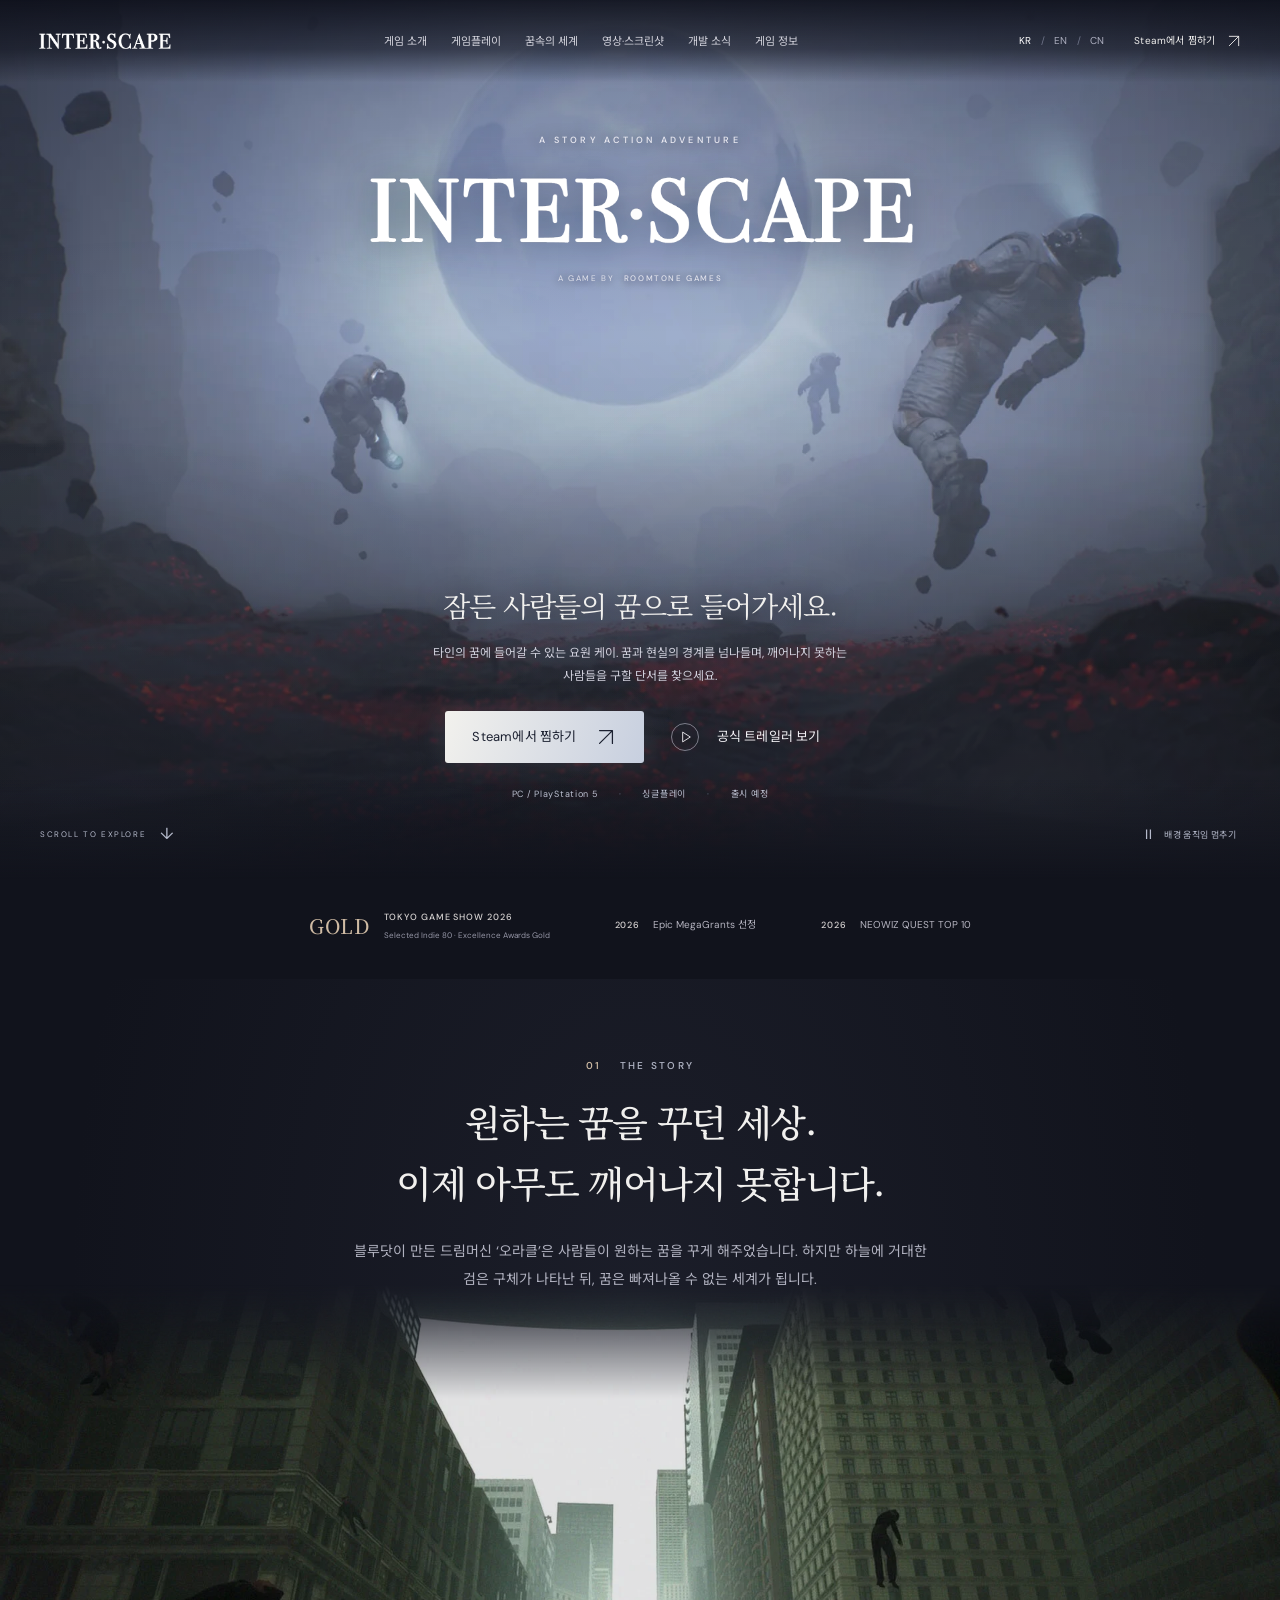
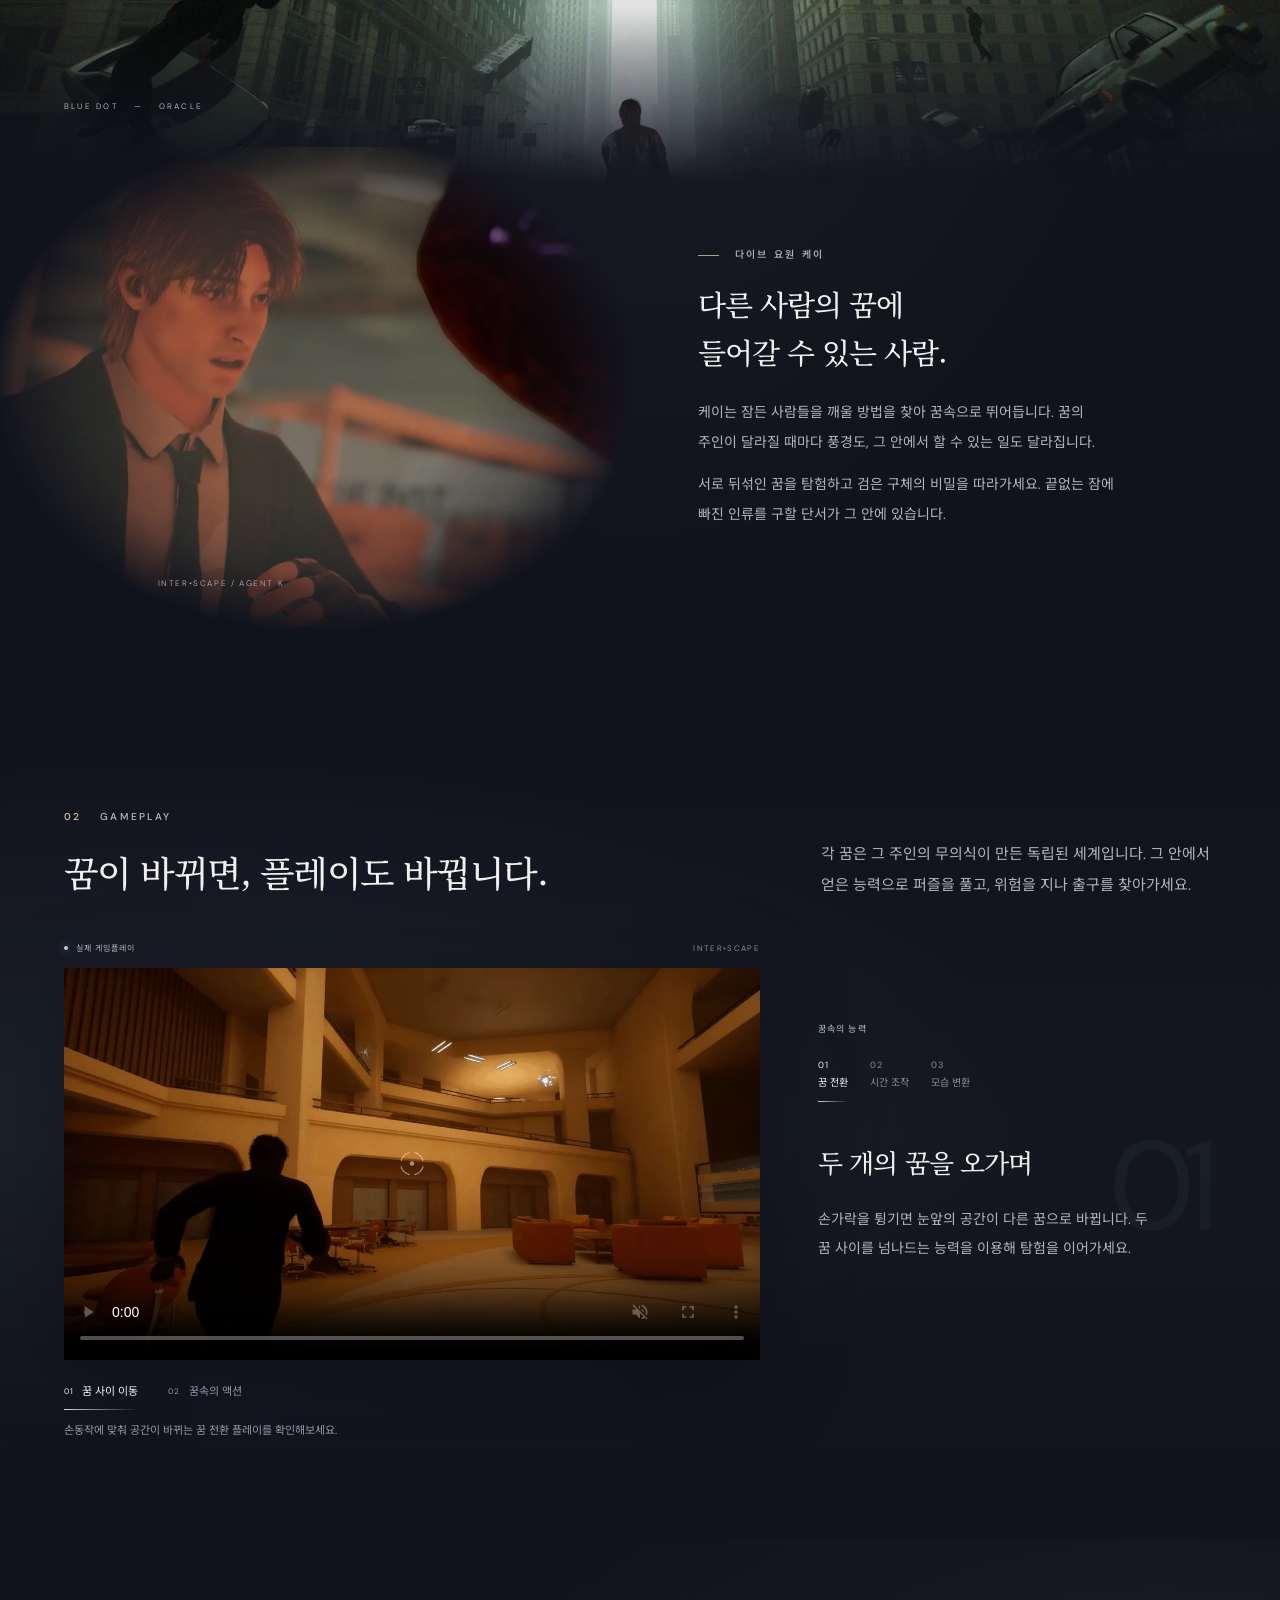
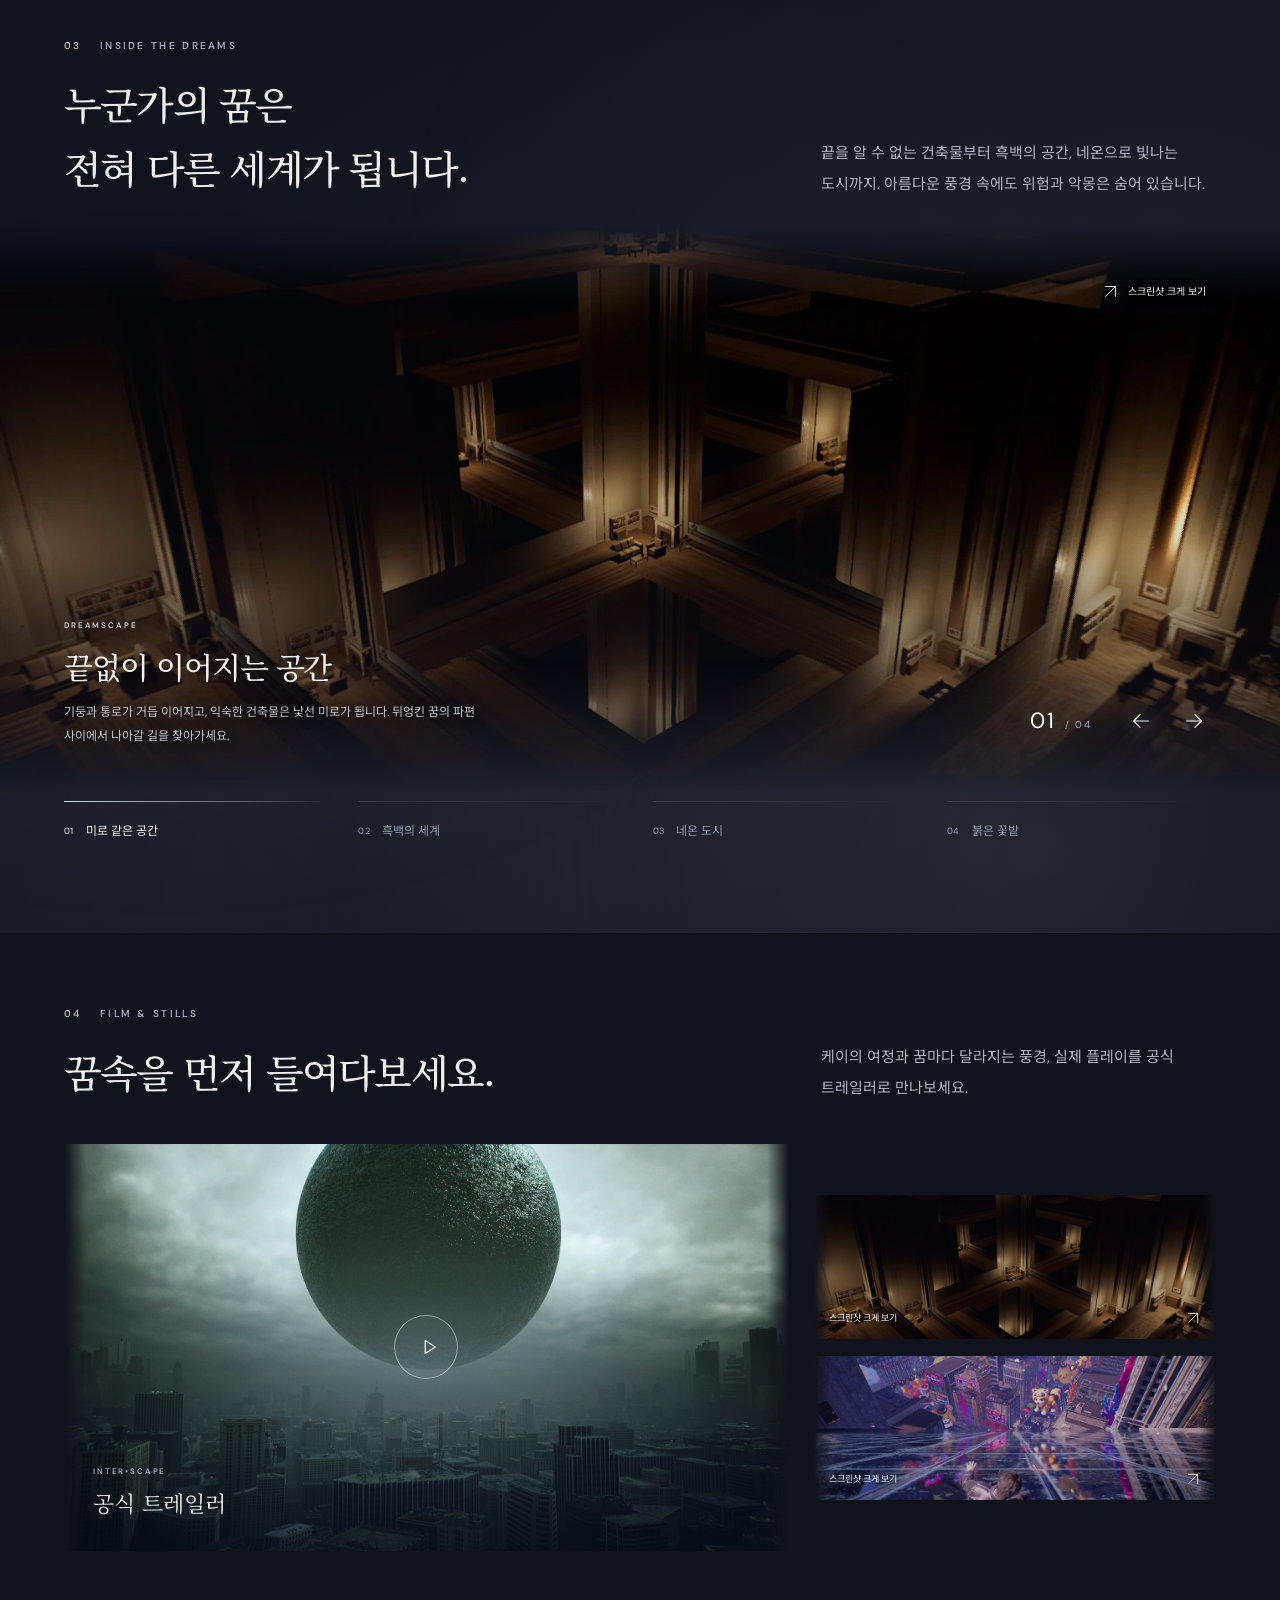
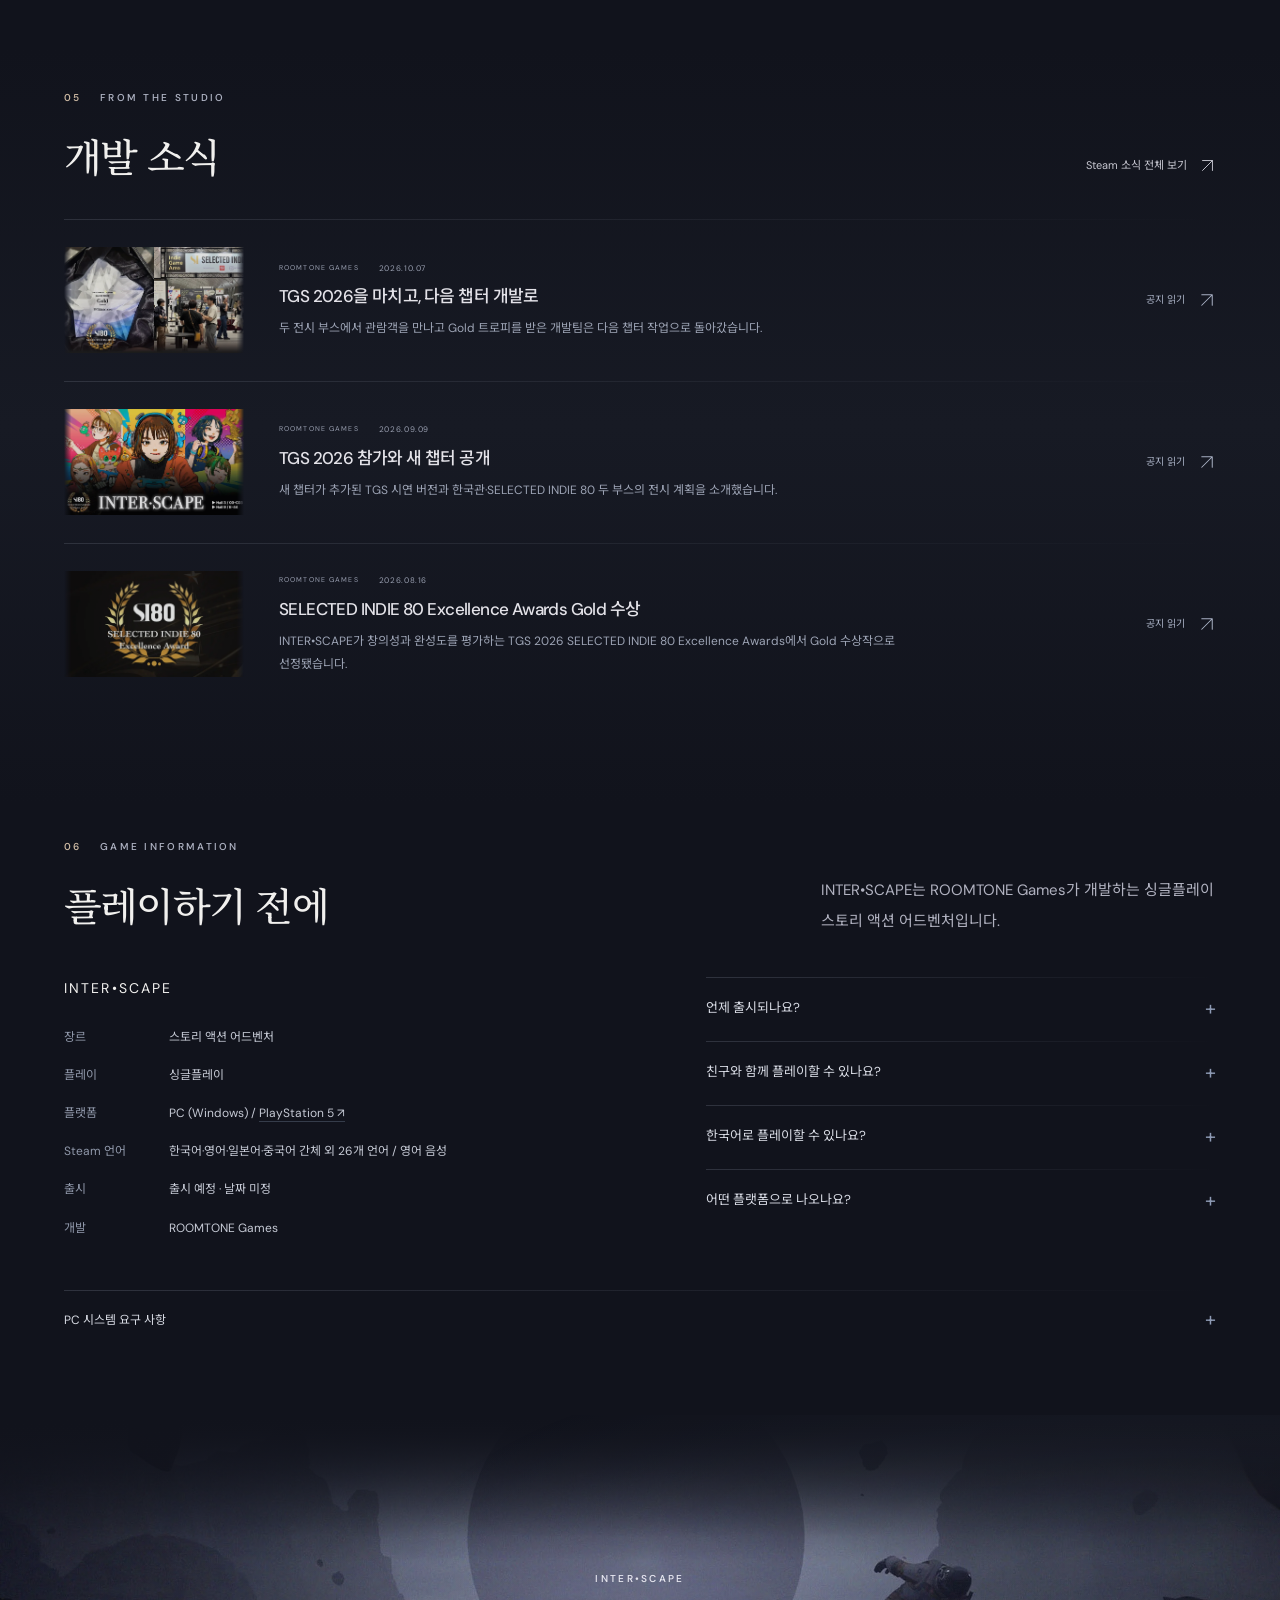
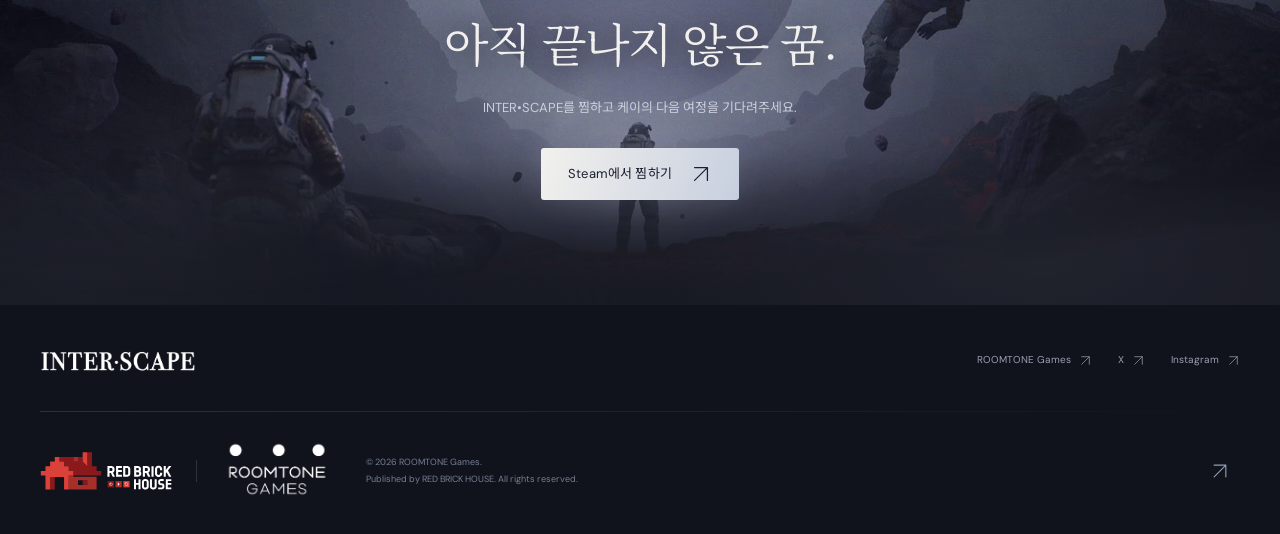
==== commit 39c2eba8: "Use the dotted INTER•SCAPE name throughout the game site" ====
--- a/index.html
+++ b/index.html
@@ -3,11 +3,11 @@
 <html lang="ko"><head>
 <meta charset="utf-8"/>
 <meta content="width=device-width,initial-scale=1" name="viewport"/>
-<title>INTERSCAPE | 인터스케이프</title>
-<meta content="잠든 사람들의 꿈으로 들어가세요. 꿈마다 새로운 능력으로 길을 찾는 ROOMTONE Games의 스토리 액션 어드벤처, INTERSCAPE." name="description"/>
+<title>INTER•SCAPE | 인터스케이프</title>
+<meta content="잠든 사람들의 꿈으로 들어가세요. 꿈마다 새로운 능력으로 길을 찾는 ROOMTONE Games의 스토리 액션 어드벤처, INTER•SCAPE." name="description"/>
 <meta content="noindex, nofollow" name="robots"/>
 <meta content="#11131c" name="theme-color"/>
-<meta content="INTERSCAPE | 인터스케이프" property="og:title"/>
+<meta content="INTER•SCAPE | 인터스케이프" property="og:title"/>
 <meta content="잠든 사람들의 꿈으로 들어가세요. ROOMTONE Games의 스토리 액션 어드벤처." property="og:description"/>
 <meta content="https://redbrickhouse.gg/interscape/img/official-hero.webp" property="og:image"/>
 <link href="data:image/svg+xml,%3Csvg xmlns='http://www.w3.org/2000/svg' viewBox='0 0 64 64'%3E%3Crect width='64' height='64' fill='%23e7e8e4'/%3E%3Ccircle cx='32' cy='32' r='23' fill='%23141616'/%3E%3C/svg%3E" rel="icon"/>
@@ -15,7 +15,7 @@
 <link crossorigin="" href="https://fonts.gstatic.com" rel="preconnect"/>
 <link href="https://fonts.googleapis.com/css2?family=Noto+Serif+KR:wght@400;500;600&amp;family=Noto+Serif+SC:wght@400;500;600&amp;family=DM+Sans:wght@400;450;500;550;600;650;700&amp;family=Noto+Sans+KR:wght@400;500;600;700&amp;family=Noto+Sans+SC:wght@400;500;600&amp;display=swap" rel="stylesheet"/>
 <link href="style.css?v=20261112-reverie-2" rel="stylesheet"/>
-<script defer="" src="i18n.js?v=20261112-reverie-2"></script>
+<script defer="" src="i18n.js?v=20261118-brand"></script>
 <script defer="" src="script.js?v=20261112-reverie-2"></script>
 <meta content="https://redbrickhouse.gg/interscape/" property="og:url"/><meta content="website" property="og:type"/></head><body>
 <a class="skip-link" data-i18n="skip" href="#main">본문으로 바로가기</a>
@@ -25,7 +25,7 @@
 <symbol id="play" viewBox="0 0 24 24"><path d="m9 5 11 7-11 7Z"></path></symbol>
 <symbol id="close" viewBox="0 0 24 24"><path d="m5 5 14 14M19 5 5 19"></path></symbol>
 </defs></svg>
-<header class="site-header"><a aria-label="INTERSCAPE" class="brand" href="#main"><img alt="INTERSCAPE" height="252" src="img/logo.png" width="1642"/></a><nav aria-label="주 메뉴" class="chapter-nav" data-i18n-aria="mainNav"><div class="chapter-links">
+<header class="site-header"><a aria-label="INTER•SCAPE" class="brand" href="#main"><img alt="INTER•SCAPE" height="252" src="img/logo.png" width="1642"/></a><nav aria-label="주 메뉴" class="chapter-nav" data-i18n-aria="mainNav"><div class="chapter-links">
 <a href="#story"><span data-i18n="navStory">게임 소개</span></a>
 <a href="#gameplay"><span data-i18n="navGameplay">게임플레이</span></a>
 <a href="#dreams"><span data-i18n="navDreams">꿈속의 세계</span></a>
@@ -41,16 +41,16 @@
 <section aria-labelledby="game-title" class="hero"><span aria-hidden="true" class="fog-layer fog-far"></span><span aria-hidden="true" class="fog-layer fog-near"></span>
 <div class="hero-art"><img alt="도시 위에 나타난 거대한 검은 구체" class="hero-poster" data-i18n-alt="heroAlt" fetchpriority="high" height="1080" src="img/official-hero.webp" width="1920"/></div>
 <div class="hero-shade"></div>
-<div class="hero-inner wrap"><div class="hero-heading"><p class="eyebrow light">A STORY ACTION ADVENTURE</p><h1 id="game-title"><img alt="INTERSCAPE" fetchpriority="high" height="252" src="img/logo.png" width="1642"/></h1><a class="studio-credit" href="https://www.roomtonegames.com/" rel="noopener" target="_blank">A GAME BY <b>ROOMTONE GAMES</b></a></div><div class="hero-copy"><h2 class="hero-tagline" data-i18n="heroTitle">잠든 사람들의 꿈으로 들어가세요.</h2><p class="hero-description" data-i18n="heroDescription">타인의 꿈에 들어갈 수 있는 요원 케이. 꿈과 현실의 경계를 넘나들며, 깨어나지 못하는 사람들을 구할 단서를 찾으세요.</p><div class="hero-actions"><a class="button button-primary" href="https://store.steampowered.com/app/3093160/INTERSCAPE/" rel="noopener" target="_blank"><span data-i18n="wishlist">Steam에서 찜하기</span><svg aria-hidden="true" viewBox="0 0 24 24"><use href="#arrow-up"></use></svg></a><button class="button button-outline" data-trailer="" type="button"><svg aria-hidden="true" viewBox="0 0 24 24"><use href="#play"></use></svg><span data-i18n="watchTrailer">공식 트레일러 보기</span></button></div><div class="hero-platforms"><span>PC / PlayStation 5</span><span><span data-i18n="singlePlayer">싱글플레이</span></span><span><span data-i18n="comingSoon">출시 예정</span></span></div></div>
+<div class="hero-inner wrap"><div class="hero-heading"><p class="eyebrow light">A STORY ACTION ADVENTURE</p><h1 id="game-title"><img alt="INTER•SCAPE" fetchpriority="high" height="252" src="img/logo.png" width="1642"/></h1><a class="studio-credit" href="https://www.roomtonegames.com/" rel="noopener" target="_blank">A GAME BY <b>ROOMTONE GAMES</b></a></div><div class="hero-copy"><h2 class="hero-tagline" data-i18n="heroTitle">잠든 사람들의 꿈으로 들어가세요.</h2><p class="hero-description" data-i18n="heroDescription">타인의 꿈에 들어갈 수 있는 요원 케이. 꿈과 현실의 경계를 넘나들며, 깨어나지 못하는 사람들을 구할 단서를 찾으세요.</p><div class="hero-actions"><a class="button button-primary" href="https://store.steampowered.com/app/3093160/INTERSCAPE/" rel="noopener" target="_blank"><span data-i18n="wishlist">Steam에서 찜하기</span><svg aria-hidden="true" viewBox="0 0 24 24"><use href="#arrow-up"></use></svg></a><button class="button button-outline" data-trailer="" type="button"><svg aria-hidden="true" viewBox="0 0 24 24"><use href="#play"></use></svg><span data-i18n="watchTrailer">공식 트레일러 보기</span></button></div><div class="hero-platforms"><span>PC / PlayStation 5</span><span><span data-i18n="singlePlayer">싱글플레이</span></span><span><span data-i18n="comingSoon">출시 예정</span></span></div></div>
 </div>
 <button aria-label="배경 움직임 재생" aria-pressed="false" class="motion-button" data-i18n-aria="motionPlay" hidden="" id="motion-toggle" type="button"><span aria-hidden="true" class="motion-icon">Ⅱ</span><span class="motion-label" data-i18n="motionPause">배경 움직임 멈추기</span></button>
 <a aria-label="게임 소개" class="hero-scroll" data-i18n-aria="navStory" href="#story">SCROLL TO EXPLORE <span>↓</span></a>
 </section>
 <div class="recognition"><div class="wrap recognition-inner"><a href="https://tgs.cesa.or.jp/2026/en/indie/si80" rel="noopener" target="_blank"><span class="award-mark">GOLD</span><span><b>TOKYO GAME SHOW 2026</b><small><span data-i18n="awardGold">Selected Indie 80 · Excellence Awards Gold</span></small></span></a><a href="https://store.steampowered.com/app/3093160/INTERSCAPE/" rel="noopener" target="_blank"><b>2026</b><span data-i18n="grantLabel">Epic MegaGrants 선정</span></a><a href="https://store.steampowered.com/app/3093160/INTERSCAPE/" rel="noopener" target="_blank"><b>2026</b><span data-i18n="questLabel">NEOWIZ QUEST TOP 10</span></a></div></div>
 <section aria-labelledby="story-title" class="story section" id="story"><div class="story-intro wrap"><div><p class="eyebrow"><span>01</span> THE STORY</p><h2 data-i18n="storyTitle" id="story-title">원하는 꿈을 꾸던 세상. <br/>이제 아무도 깨어나지 못합니다.</h2></div><p class="section-intro" data-i18n="storyBody">블루닷이 만든 드림머신 ‘오라클’은 사람들이 원하는 꿈을 꾸게 해주었습니다. 하지만 하늘에 거대한 검은 구체가 나타난 뒤, 꿈은 빠져나올 수 없는 세계가 됩니다.</p></div><figure class="story-world"><img alt="도시 위로 떠오른 사람들 사이에 선 케이" data-i18n-alt="storyWorldAlt" height="1080" loading="lazy" src="img/city.webp" width="1920"/><figcaption aria-hidden="true">BLUE DOT <span>—</span> ORACLE</figcaption></figure>
-<div class="agent-scene wrap"><div class="agent-image"><img alt="주황빛 공간 속의 요원 케이" data-i18n-alt="agentAlt" height="1080" loading="lazy" src="img/v3-agent-k.webp" width="1920"/><span class="image-credit">INTERSCAPE / AGENT K</span></div><div class="agent-copy"><p class="eyebrow"><span class="tiny-line"></span> <span data-i18n="agentLabel">다이브 요원 케이</span></p><h3 data-i18n="agentTitle">다른 사람의 꿈에 <br/>들어갈 수 있는 사람.</h3><p data-i18n="agentBody">케이는 잠든 사람들을 깨울 방법을 찾아 꿈속으로 뛰어듭니다. 꿈의 주인이 달라질 때마다 풍경도, 그 안에서 할 수 있는 일도 달라집니다.</p><p data-i18n="agentBody2">서로 뒤섞인 꿈을 탐험하고 검은 구체의 비밀을 따라가세요. 끝없는 잠에 빠진 인류를 구할 단서가 그 안에 있습니다.</p></div></div></section>
+<div class="agent-scene wrap"><div class="agent-image"><img alt="주황빛 공간 속의 요원 케이" data-i18n-alt="agentAlt" height="1080" loading="lazy" src="img/v3-agent-k.webp" width="1920"/><span class="image-credit">INTER•SCAPE / AGENT K</span></div><div class="agent-copy"><p class="eyebrow"><span class="tiny-line"></span> <span data-i18n="agentLabel">다이브 요원 케이</span></p><h3 data-i18n="agentTitle">다른 사람의 꿈에 <br/>들어갈 수 있는 사람.</h3><p data-i18n="agentBody">케이는 잠든 사람들을 깨울 방법을 찾아 꿈속으로 뛰어듭니다. 꿈의 주인이 달라질 때마다 풍경도, 그 안에서 할 수 있는 일도 달라집니다.</p><p data-i18n="agentBody2">서로 뒤섞인 꿈을 탐험하고 검은 구체의 비밀을 따라가세요. 끝없는 잠에 빠진 인류를 구할 단서가 그 안에 있습니다.</p></div></div></section>
 <section aria-labelledby="abilities-title" class="gameplay section" id="gameplay"><div class="wrap"><div class="section-heading"><div><p class="eyebrow"><span>02</span> GAMEPLAY</p><h2 data-i18n="abilitiesTitle" id="abilities-title">꿈이 바뀌면, 플레이도 바뀝니다.</h2></div><p class="section-intro" data-i18n="abilitiesIntro">각 꿈은 그 주인의 무의식이 만든 독립된 세계입니다. 그 안에서 얻은 능력으로 퍼즐을 풀고, 위험을 지나 출구를 찾아가세요.</p></div>
-<div class="play-console"><div class="gameplay-demo"><div class="media-label"><span class="red-dot"></span><span data-i18n="playClipLabel">실제 게임플레이</span><span>INTERSCAPE</span></div><video aria-label="꿈 사이 이동 플레이 장면" controls="" data-i18n-aria="gameplayVideoLabel" id="gameplay-video" loop="" muted="" playsinline="" poster="img/dream-switch-poster.webp" preload="metadata"><source src="media/dream-switch.mp4" type="video/mp4"/></video><div aria-label="플레이 영상 선택" class="gameplay-tabs" data-i18n-aria="chooseGameplay" role="group"><button aria-pressed="true" data-gameplay="switch" type="button"><span>01</span><span data-i18n="gameplayTab1">꿈 사이 이동</span></button><button aria-pressed="false" data-gameplay="action" type="button"><span>02</span><span data-i18n="gameplayTab2">꿈속의 액션</span></button></div><p data-i18n="gameplayCaption1" id="gameplay-caption">손동작에 맞춰 공간이 바뀌는 꿈 전환 플레이를 확인해보세요.</p></div><div class="abilities"><p class="ability-label" data-i18n="chooseAbility">꿈속의 능력</p><div aria-label="꿈속의 능력" class="ability-tabs" data-i18n-aria="chooseAbility" role="tablist"><button aria-controls="ability-panel-0" aria-selected="true" data-ability-to="0" id="ability-tab-0" role="tab" tabindex="0" type="button"><span class="tab-index">01</span><span data-i18n="abilityTab1">꿈 전환</span></button><button aria-controls="ability-panel-1" aria-selected="false" data-ability-to="1" id="ability-tab-1" role="tab" tabindex="-1" type="button"><span class="tab-index">02</span><span data-i18n="abilityTab2">시간 조작</span></button><button aria-controls="ability-panel-2" aria-selected="false" data-ability-to="2" id="ability-tab-2" role="tab" tabindex="-1" type="button"><span class="tab-index">03</span><span data-i18n="abilityTab3">모습 변환</span></button></div>
+<div class="play-console"><div class="gameplay-demo"><div class="media-label"><span class="red-dot"></span><span data-i18n="playClipLabel">실제 게임플레이</span><span>INTER•SCAPE</span></div><video aria-label="꿈 사이 이동 플레이 장면" controls="" data-i18n-aria="gameplayVideoLabel" id="gameplay-video" loop="" muted="" playsinline="" poster="img/dream-switch-poster.webp" preload="metadata"><source src="media/dream-switch.mp4" type="video/mp4"/></video><div aria-label="플레이 영상 선택" class="gameplay-tabs" data-i18n-aria="chooseGameplay" role="group"><button aria-pressed="true" data-gameplay="switch" type="button"><span>01</span><span data-i18n="gameplayTab1">꿈 사이 이동</span></button><button aria-pressed="false" data-gameplay="action" type="button"><span>02</span><span data-i18n="gameplayTab2">꿈속의 액션</span></button></div><p data-i18n="gameplayCaption1" id="gameplay-caption">손동작에 맞춰 공간이 바뀌는 꿈 전환 플레이를 확인해보세요.</p></div><div class="abilities"><p class="ability-label" data-i18n="chooseAbility">꿈속의 능력</p><div aria-label="꿈속의 능력" class="ability-tabs" data-i18n-aria="chooseAbility" role="tablist"><button aria-controls="ability-panel-0" aria-selected="true" data-ability-to="0" id="ability-tab-0" role="tab" tabindex="0" type="button"><span class="tab-index">01</span><span data-i18n="abilityTab1">꿈 전환</span></button><button aria-controls="ability-panel-1" aria-selected="false" data-ability-to="1" id="ability-tab-1" role="tab" tabindex="-1" type="button"><span class="tab-index">02</span><span data-i18n="abilityTab2">시간 조작</span></button><button aria-controls="ability-panel-2" aria-selected="false" data-ability-to="2" id="ability-tab-2" role="tab" tabindex="-1" type="button"><span class="tab-index">03</span><span data-i18n="abilityTab3">모습 변환</span></button></div>
 <article aria-labelledby="ability-tab-0" class="ability" data-ability-panel="0" id="ability-panel-0" role="tabpanel" tabindex="0"><span class="ability-number">01</span><div><h3 data-i18n="ability1Title">두 개의 꿈을 오가며</h3><p data-i18n="ability1Body">손가락을 튕기면 눈앞의 공간이 다른 꿈으로 바뀝니다. 두 꿈 사이를 넘나드는 능력을 이용해 탐험을 이어가세요.</p></div></article>
 <article aria-labelledby="ability-tab-1" class="ability" data-ability-panel="1" hidden="" id="ability-panel-1" role="tabpanel" tabindex="0"><span class="ability-number">02</span><div><h3 data-i18n="ability2Title">시간의 흐름을 다루며</h3><p data-i18n="ability2Body">꿈속에서 시간의 흐름을 조작해 퍼즐에 도전합니다. 공간을 살피고 능력을 활용해, 쉽게 풀리지 않던 상황을 헤쳐 나가세요.</p></div></article>
 <article aria-labelledby="ability-tab-2" class="ability" data-ability-panel="2" hidden="" id="ability-panel-2" role="tabpanel" tabindex="0"><span class="ability-number">03</span><div><h3 data-i18n="ability3Title">다른 존재의 모습으로</h3><p data-i18n="ability3Body">어떤 꿈에서는 사람이 아닌 존재로 변신합니다. 달라진 모습으로 꿈을 탐험하고, 숨겨진 진실의 조각을 찾아보세요.</p></div></article>
@@ -66,14 +66,14 @@
 <button aria-pressed="false" data-scene-to="2" type="button"><span>03</span><span data-i18n="sceneTab2">네온 도시</span></button>
 <button aria-pressed="false" data-scene-to="3" type="button"><span>04</span><span data-i18n="sceneTab3">붉은 꽃밭</span></button>
 </div></div><p aria-atomic="true" aria-live="polite" class="sr-only" id="scene-announcement"></p></div></section>
-<section aria-labelledby="media-title" class="media section wrap" id="media"><div class="section-heading"><div><p class="eyebrow"><span>04</span> FILM &amp; STILLS</p><h2 data-i18n="mediaTitle" id="media-title">꿈속을 먼저 들여다보세요.</h2></div><p class="section-intro" data-i18n="mediaBody">케이의 여정과 꿈마다 달라지는 풍경, 실제 플레이를 공식 트레일러로 만나보세요.</p></div><div class="media-grid"><button aria-label="공식 트레일러 재생" class="trailer-poster" data-i18n-aria="playTrailer" data-trailer="" type="button"><img alt="" height="1080" loading="lazy" src="img/v3-hero-sphere.webp" width="1920"/><span class="trailer-overlay"></span><span class="trailer-type"><span class="eyebrow">INTERSCAPE</span><span class="trailer-title" data-i18n="trailerTitle">공식 트레일러</span></span><span class="play-ring"><svg aria-hidden="true" viewBox="0 0 24 24"><use href="#play"></use></svg></span></button><div class="media-stills">
+<section aria-labelledby="media-title" class="media section wrap" id="media"><div class="section-heading"><div><p class="eyebrow"><span>04</span> FILM &amp; STILLS</p><h2 data-i18n="mediaTitle" id="media-title">꿈속을 먼저 들여다보세요.</h2></div><p class="section-intro" data-i18n="mediaBody">케이의 여정과 꿈마다 달라지는 풍경, 실제 플레이를 공식 트레일러로 만나보세요.</p></div><div class="media-grid"><button aria-label="공식 트레일러 재생" class="trailer-poster" data-i18n-aria="playTrailer" data-trailer="" type="button"><img alt="" height="1080" loading="lazy" src="img/v3-hero-sphere.webp" width="1920"/><span class="trailer-overlay"></span><span class="trailer-type"><span class="eyebrow">INTER•SCAPE</span><span class="trailer-title" data-i18n="trailerTitle">공식 트레일러</span></span><span class="play-ring"><svg aria-hidden="true" viewBox="0 0 24 24"><use href="#play"></use></svg></span></button><div class="media-stills">
 <button aria-label="스크린샷 크게 보기" data-i18n-aria="expandImage" data-open-scene="0" type="button"><img alt="" height="1080" loading="lazy" src="img/v3-world-architecture.webp" width="1920"/><span><span data-i18n="expandImage">스크린샷 크게 보기</span><svg aria-hidden="true" viewBox="0 0 24 24"><use href="#arrow-up"></use></svg></span></button>
 <button aria-label="스크린샷 크게 보기" data-i18n-aria="expandImage" data-open-scene="2" type="button"><img alt="" height="1080" loading="lazy" src="img/neon.webp" width="1920"/><span><span data-i18n="expandImage">스크린샷 크게 보기</span><svg aria-hidden="true" viewBox="0 0 24 24"><use href="#arrow-up"></use></svg></span></button>
 </div></div></section>
 <section aria-labelledby="news-title" class="news section" id="news"><div class="wrap"><div class="section-heading"><div><p class="eyebrow"><span>05</span> FROM THE STUDIO</p><h2 data-i18n="newsTitle" id="news-title">개발 소식</h2></div><a class="text-link" href="https://store.steampowered.com/news/app/3093160/" rel="noopener" target="_blank"><span data-i18n="newsMore">Steam 소식 전체 보기</span><svg aria-hidden="true" viewBox="0 0 24 24"><use href="#arrow-up"></use></svg></a></div><div class="news-list" id="news-list"><a class="news-card" href="https://store.steampowered.com/news/app/3093160/view/678511862081388592" rel="noopener" target="_blank"><div class="news-image"><img alt="" height="450" loading="lazy" src="img/news-1.webp" width="900"/></div><div class="news-copy"><div class="news-meta"><span>ROOMTONE GAMES</span><time datetime="2026-10-07">2026.10.07</time></div><h3 data-i18n="news1Title">TGS 2026을 마치고, 다음 챕터 개발로</h3><p data-i18n="news1Body">두 전시 부스에서 관람객을 만나고 Gold 트로피를 받은 개발팀은 다음 챕터 작업으로 돌아갔습니다.</p></div><div class="news-read"><span data-i18n="readNews">공지 읽기</span><svg aria-hidden="true" viewBox="0 0 24 24"><use href="#arrow-up"></use></svg></div></a>
 <a class="news-card" href="https://store.steampowered.com/news/app/3093160/view/705530923042471953" rel="noopener" target="_blank"><div class="news-image"><img alt="" height="450" loading="lazy" src="img/news-2.webp" width="800"/></div><div class="news-copy"><div class="news-meta"><span>ROOMTONE GAMES</span><time datetime="2026-09-09">2026.09.09</time></div><h3 data-i18n="news2Title">TGS 2026 참가와 새 챕터 공개</h3><p data-i18n="news2Body">새 챕터가 추가된 TGS 시연 버전과 한국관·SELECTED INDIE 80 두 부스의 전시 계획을 소개했습니다.</p></div><div class="news-read"><span data-i18n="readNews">공지 읽기</span><svg aria-hidden="true" viewBox="0 0 24 24"><use href="#arrow-up"></use></svg></div></a>
-<a class="news-card" href="https://store.steampowered.com/news/app/3093160/view/739305482942941643" rel="noopener" target="_blank"><div class="news-image"><img alt="" height="432" loading="lazy" src="img/news-3.webp" width="768"/></div><div class="news-copy"><div class="news-meta"><span>ROOMTONE GAMES</span><time datetime="2026-08-16">2026.08.16</time></div><h3 data-i18n="news3Title">SELECTED INDIE 80 Excellence Awards Gold 수상</h3><p data-i18n="news3Body">INTERSCAPE가 창의성과 완성도를 평가하는 TGS 2026 SELECTED INDIE 80 Excellence Awards에서 Gold 수상작으로 선정됐습니다.</p></div><div class="news-read"><span data-i18n="readNews">공지 읽기</span><svg aria-hidden="true" viewBox="0 0 24 24"><use href="#arrow-up"></use></svg></div></a></div></div></section>
-<section aria-labelledby="info-title" class="info section wrap" id="info"><div class="section-heading"><div><p class="eyebrow"><span>06</span> GAME INFORMATION</p><h2 data-i18n="infoTitle" id="info-title">플레이하기 전에</h2></div><p class="section-intro" data-i18n="infoIntro">INTERSCAPE는 ROOMTONE Games가 개발하는 싱글플레이 스토리 액션 어드벤처입니다.</p></div><div class="info-layout"><div class="game-facts"><h3>INTERSCAPE</h3><dl>
+<a class="news-card" href="https://store.steampowered.com/news/app/3093160/view/739305482942941643" rel="noopener" target="_blank"><div class="news-image"><img alt="" height="432" loading="lazy" src="img/news-3.webp" width="768"/></div><div class="news-copy"><div class="news-meta"><span>ROOMTONE GAMES</span><time datetime="2026-08-16">2026.08.16</time></div><h3 data-i18n="news3Title">SELECTED INDIE 80 Excellence Awards Gold 수상</h3><p data-i18n="news3Body">INTER•SCAPE가 창의성과 완성도를 평가하는 TGS 2026 SELECTED INDIE 80 Excellence Awards에서 Gold 수상작으로 선정됐습니다.</p></div><div class="news-read"><span data-i18n="readNews">공지 읽기</span><svg aria-hidden="true" viewBox="0 0 24 24"><use href="#arrow-up"></use></svg></div></a></div></div></section>
+<section aria-labelledby="info-title" class="info section wrap" id="info"><div class="section-heading"><div><p class="eyebrow"><span>06</span> GAME INFORMATION</p><h2 data-i18n="infoTitle" id="info-title">플레이하기 전에</h2></div><p class="section-intro" data-i18n="infoIntro">INTER•SCAPE는 ROOMTONE Games가 개발하는 싱글플레이 스토리 액션 어드벤처입니다.</p></div><div class="info-layout"><div class="game-facts"><h3>INTER•SCAPE</h3><dl>
 <div><dt data-i18n="infoGenreLabel">장르</dt><dd><span data-i18n="infoGenre">스토리 액션 어드벤처</span></dd></div>
 <div><dt data-i18n="infoModeLabel">플레이</dt><dd><span data-i18n="singlePlayer">싱글플레이</span></dd></div>
 <div><dt data-i18n="infoPlatformLabel">플랫폼</dt><dd>PC (Windows) / <a href="https://store.playstation.com/en-us/concept/10015911" rel="noopener" target="_blank">PlayStation 5 ↗</a></dd></div>
@@ -82,7 +82,7 @@
 <div><dt data-i18n="infoDeveloper">개발</dt><dd>ROOMTONE Games</dd></div>
 </dl></div><div class="faq">
 <details><summary><span data-i18n="faqReleaseQ">언제 출시되나요?</span><span aria-hidden="true">+</span></summary><p data-i18n="faqReleaseA">현재 출시 예정이며, 정확한 출시일은 아직 공개되지 않았습니다. Steam 찜 목록에 추가하면 출시 알림을 받을 수 있습니다.</p></details>
-<details><summary><span data-i18n="faqModeQ">친구와 함께 플레이할 수 있나요?</span><span aria-hidden="true">+</span></summary><p data-i18n="faqModeA">INTERSCAPE는 싱글플레이 게임입니다. 케이의 시점으로 이야기를 따라가며 혼자 꿈의 세계를 탐험합니다.</p></details>
+<details><summary><span data-i18n="faqModeQ">친구와 함께 플레이할 수 있나요?</span><span aria-hidden="true">+</span></summary><p data-i18n="faqModeA">INTER•SCAPE는 싱글플레이 게임입니다. 케이의 시점으로 이야기를 따라가며 혼자 꿈의 세계를 탐험합니다.</p></details>
 <details><summary><span data-i18n="faqLangQ">한국어로 플레이할 수 있나요?</span><span aria-hidden="true">+</span></summary><p data-i18n="faqLangA">Steam 기준으로 한국어 인터페이스와 자막을 지원합니다. 음성은 영어로 제공되며, 전체 지원 언어는 Steam에서 확인할 수 있습니다.</p></details>
 <details><summary><span data-i18n="faqPlatformQ">어떤 플랫폼으로 나오나요?</span><span aria-hidden="true">+</span></summary><p data-i18n="faqPlatformA">PC(Windows)와 PlayStation 5로 출시 예정입니다. 각 플랫폼의 출시 정보는 Steam과 PlayStation 스토어에서 확인할 수 있습니다.</p></details>
 </div></div><details class="requirements"><summary><span data-i18n="requirements">PC 시스템 요구 사항</span><span aria-hidden="true">+</span></summary><div class="requirements-inner"><p data-i18n="requirementsNote">Steam에 공개된 사양입니다. 개발 중 변경될 수 있습니다.</p><div class="spec-grid">
@@ -101,13 +101,13 @@
 <div><dt data-i18n="specStorage">저장 공간</dt><dd>20 GB</dd></div>
 <div><dt>DirectX</dt><dd>12</dd></div></dl></div>
 </div></div></details></section>
-<section aria-labelledby="closing-title" class="closing"><span aria-hidden="true" class="fog-layer fog-far"></span><span aria-hidden="true" class="fog-layer fog-near"></span><img alt="" height="1080" loading="lazy" src="img/threshold.webp" width="1920"/><div class="closing-shade"></div><div class="wrap closing-copy"><p class="eyebrow light">INTERSCAPE</p><h2 data-i18n="closingTitle" id="closing-title">아직 끝나지 않은 꿈.</h2><p data-i18n="closingBody">INTERSCAPE를 찜하고 케이의 다음 여정을 기다려주세요.</p><a class="button button-primary" href="https://store.steampowered.com/app/3093160/INTERSCAPE/" rel="noopener" target="_blank"><span data-i18n="wishlist">Steam에서 찜하기</span><svg aria-hidden="true" viewBox="0 0 24 24"><use href="#arrow-up"></use></svg></a></div></section></main>
+<section aria-labelledby="closing-title" class="closing"><span aria-hidden="true" class="fog-layer fog-far"></span><span aria-hidden="true" class="fog-layer fog-near"></span><img alt="" height="1080" loading="lazy" src="img/threshold.webp" width="1920"/><div class="closing-shade"></div><div class="wrap closing-copy"><p class="eyebrow light">INTER•SCAPE</p><h2 data-i18n="closingTitle" id="closing-title">아직 끝나지 않은 꿈.</h2><p data-i18n="closingBody">INTER•SCAPE를 찜하고 케이의 다음 여정을 기다려주세요.</p><a class="button button-primary" href="https://store.steampowered.com/app/3093160/INTERSCAPE/" rel="noopener" target="_blank"><span data-i18n="wishlist">Steam에서 찜하기</span><svg aria-hidden="true" viewBox="0 0 24 24"><use href="#arrow-up"></use></svg></a></div></section></main>
 <footer class="footer">
-<div class="footer-top"><a class="footer-game" href="#main"><img alt="INTERSCAPE" height="252" loading="lazy" src="img/logo.png" width="1642"/></a><div class="footer-links"><a href="https://www.roomtonegames.com/" rel="noopener" target="_blank">ROOMTONE Games <svg><use href="#arrow-up"></use></svg></a><a href="https://x.com/ROOMTONE_Games" rel="noopener" target="_blank">X <svg><use href="#arrow-up"></use></svg></a><a href="https://www.instagram.com/roomtone_games/" rel="noopener" target="_blank">Instagram <svg><use href="#arrow-up"></use></svg></a></div></div>
+<div class="footer-top"><a class="footer-game" href="#main"><img alt="INTER•SCAPE" height="252" loading="lazy" src="img/logo.png" width="1642"/></a><div class="footer-links"><a href="https://www.roomtonegames.com/" rel="noopener" target="_blank">ROOMTONE Games <svg><use href="#arrow-up"></use></svg></a><a href="https://x.com/ROOMTONE_Games" rel="noopener" target="_blank">X <svg><use href="#arrow-up"></use></svg></a><a href="https://www.instagram.com/roomtone_games/" rel="noopener" target="_blank">Instagram <svg><use href="#arrow-up"></use></svg></a></div></div>
 <div class="footer-bottom"><div class="partners"><a href="https://redbrickhouse.gg/" rel="noopener" target="_blank"><img alt="RED BRICK HOUSE" height="66" loading="lazy" src="img/rbh-logo.svg" width="228"/></a><span aria-hidden="true" class="partner-divider"></span><a class="developer" href="https://www.roomtonegames.com/" rel="noopener" target="_blank"><img alt="ROOMTONE Games" loading="lazy" src="img/roomtone-logo.png"/></a></div><p>© 2026 ROOMTONE Games.<br/>Published by RED BRICK HOUSE. All rights reserved.</p><a aria-label="맨 위로" class="back-top" data-i18n-aria="backToTop" href="#main"><svg><use href="#arrow-up"></use></svg></a></div>
 </footer>
 <dialog aria-labelledby="dialog-title" class="trailer-dialog">
-<div class="dialog-bar"><h2 data-i18n="officialTrailer" id="dialog-title">INTERSCAPE 공식 트레일러</h2><button aria-label="닫기" class="dialog-close" data-i18n-aria="close" type="button"><svg><use href="#close"></use></svg></button></div>
+<div class="dialog-bar"><h2 data-i18n="officialTrailer" id="dialog-title">INTER•SCAPE 공식 트레일러</h2><button aria-label="닫기" class="dialog-close" data-i18n-aria="close" type="button"><svg><use href="#close"></use></svg></button></div>
 <div class="video-container" id="video-container"></div>
 <a class="youtube-fallback" data-i18n="watchOnYouTube" href="https://www.youtube.com/watch?v=OuanYzbB6oQ" rel="noopener" target="_blank">YouTube에서 보기</a>
 </dialog>
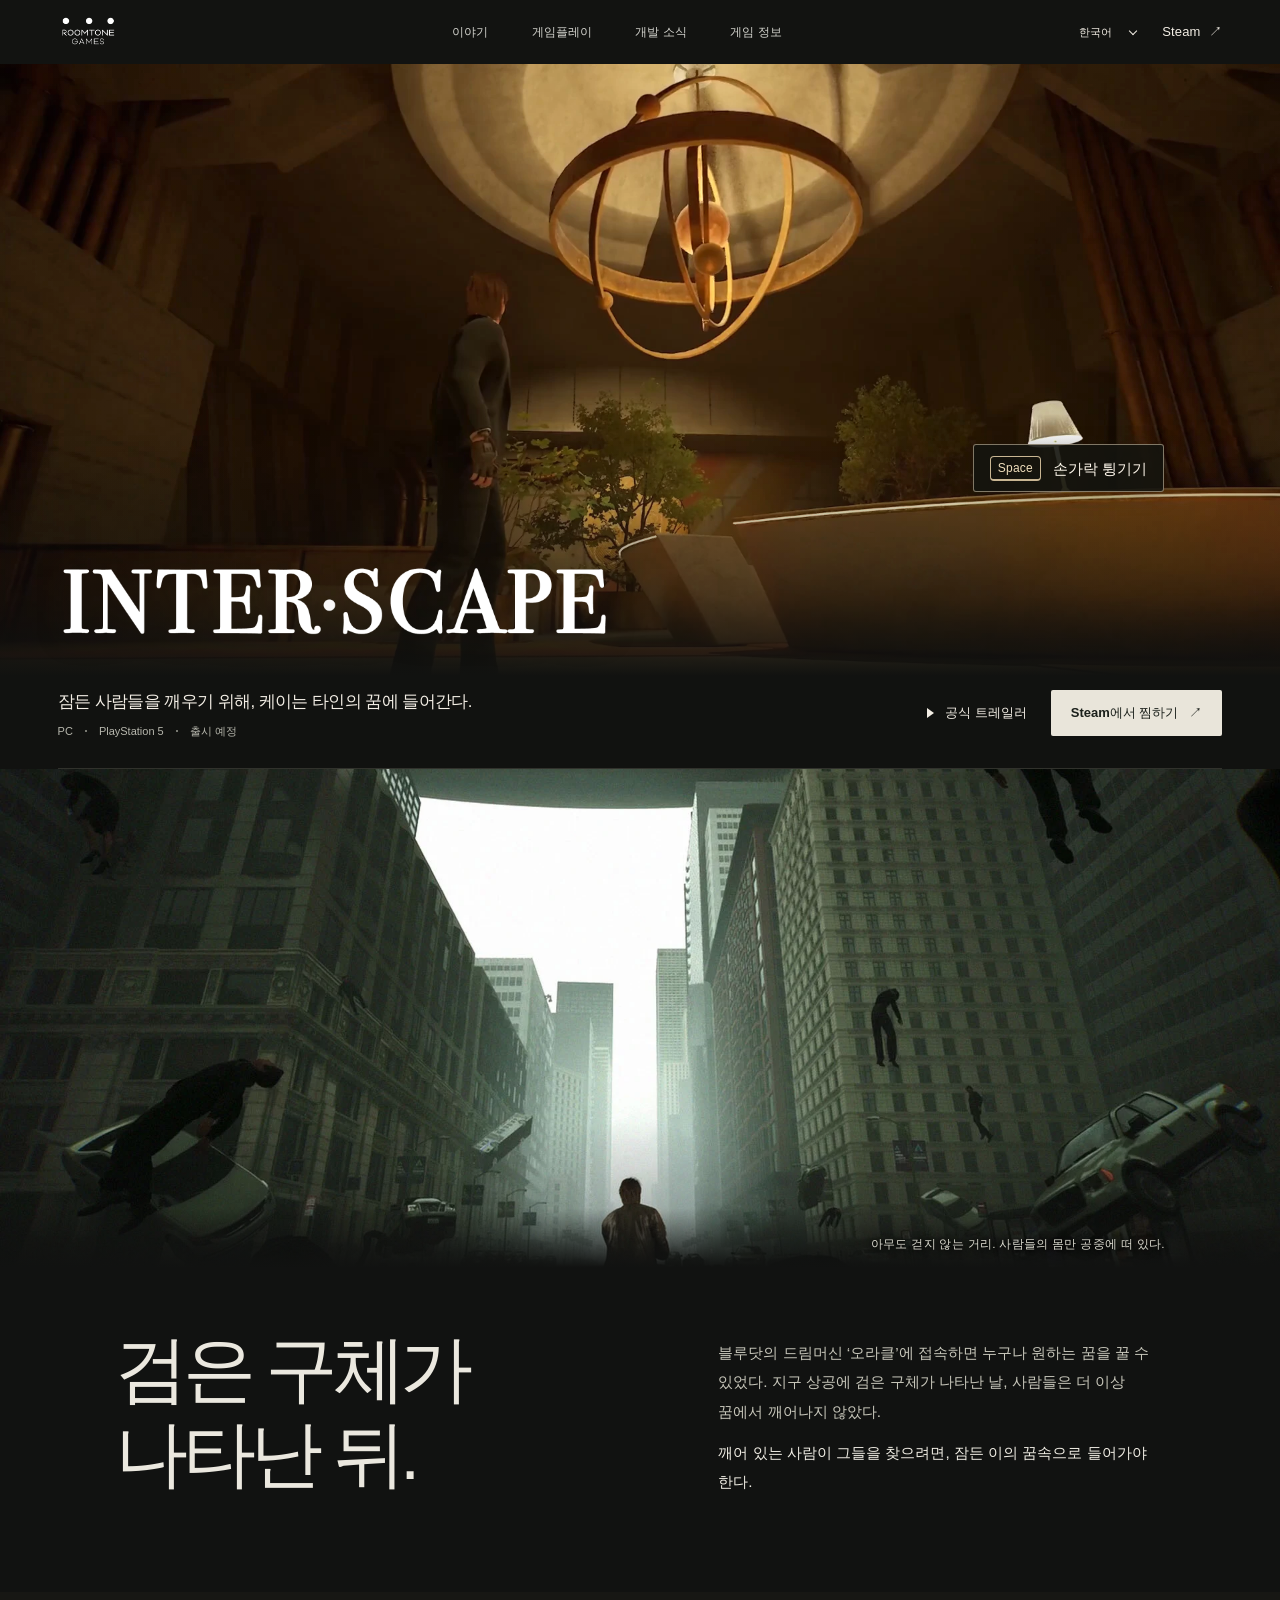
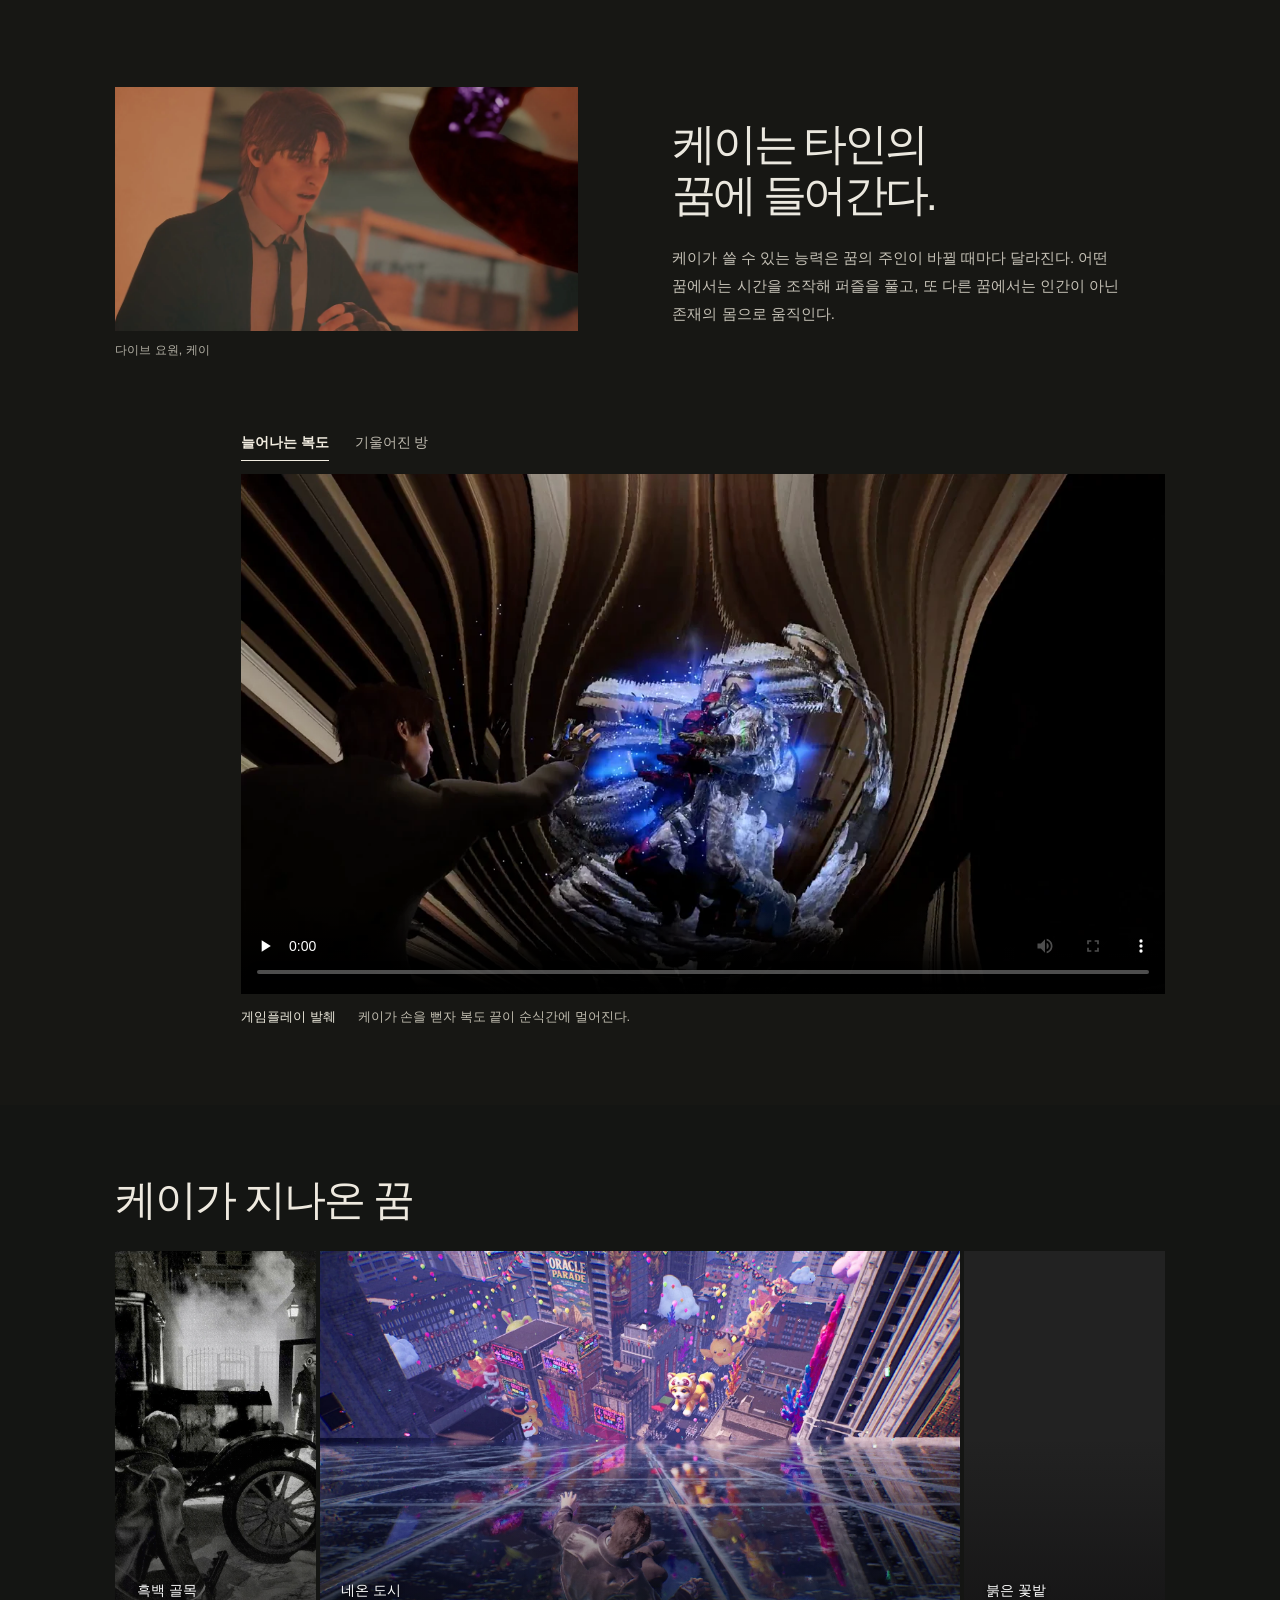
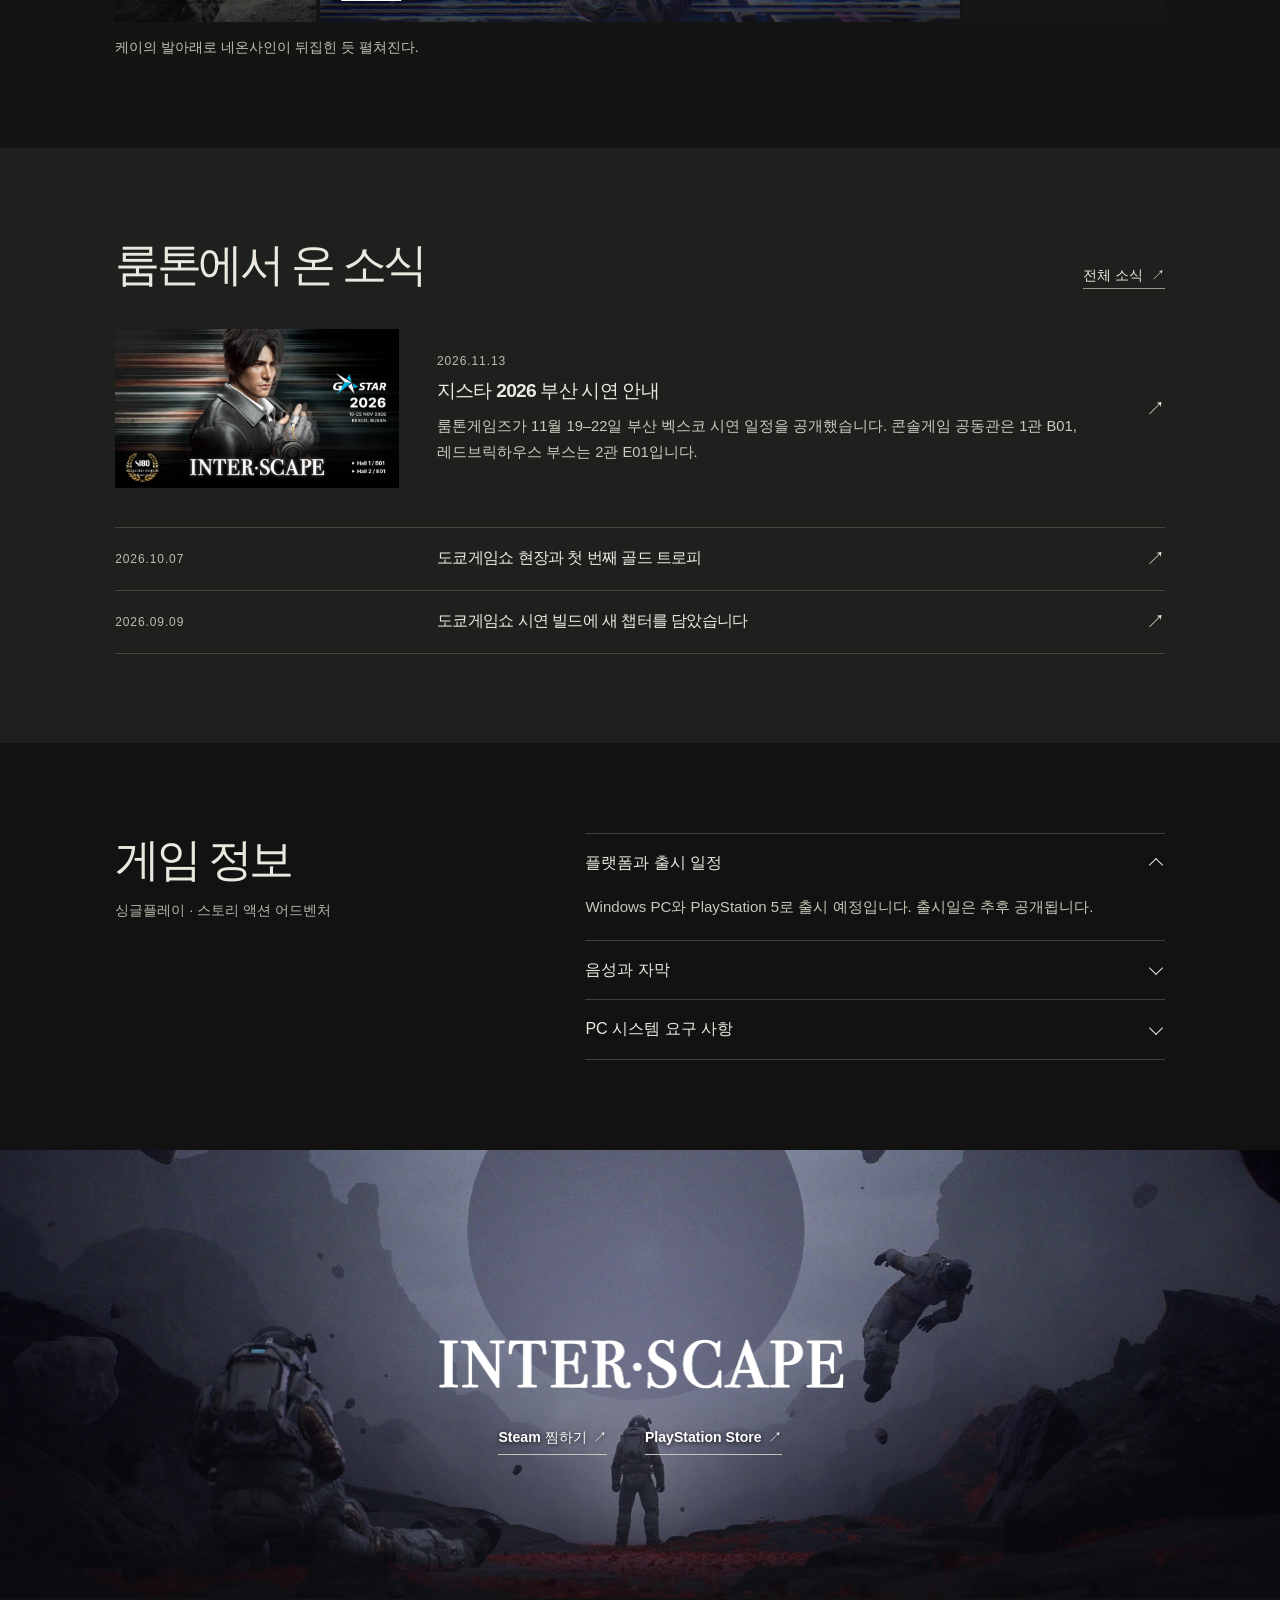
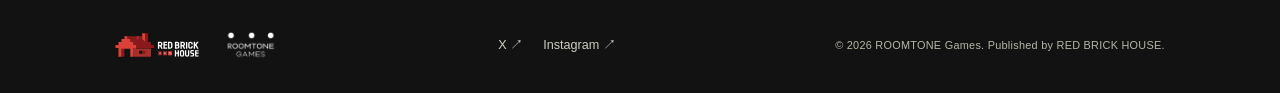
==== commit 2d8eea4f: "Bring K's dream shift to the INTER•SCAPE homepage" ====
--- a/index.html
+++ b/index.html
@@ -1,114 +1,170 @@
-<!DOCTYPE html>
-
-<html lang="ko"><head>
-<meta charset="utf-8"/>
-<meta content="width=device-width,initial-scale=1" name="viewport"/>
-<title>INTER•SCAPE | 인터스케이프</title>
-<meta content="잠든 사람들의 꿈으로 들어가세요. 꿈마다 새로운 능력으로 길을 찾는 ROOMTONE Games의 스토리 액션 어드벤처, INTER•SCAPE." name="description"/>
-<meta content="noindex, nofollow" name="robots"/>
-<meta content="#11131c" name="theme-color"/>
-<meta content="INTER•SCAPE | 인터스케이프" property="og:title"/>
-<meta content="잠든 사람들의 꿈으로 들어가세요. ROOMTONE Games의 스토리 액션 어드벤처." property="og:description"/>
-<meta content="https://redbrickhouse.gg/interscape/img/official-hero.webp" property="og:image"/>
-<link href="data:image/svg+xml,%3Csvg xmlns='http://www.w3.org/2000/svg' viewBox='0 0 64 64'%3E%3Crect width='64' height='64' fill='%23e7e8e4'/%3E%3Ccircle cx='32' cy='32' r='23' fill='%23141616'/%3E%3C/svg%3E" rel="icon"/>
-<link href="https://fonts.googleapis.com" rel="preconnect"/>
-<link crossorigin="" href="https://fonts.gstatic.com" rel="preconnect"/>
-<link href="https://fonts.googleapis.com/css2?family=Noto+Serif+KR:wght@400;500;600&amp;family=Noto+Serif+SC:wght@400;500;600&amp;family=DM+Sans:wght@400;450;500;550;600;650;700&amp;family=Noto+Sans+KR:wght@400;500;600;700&amp;family=Noto+Sans+SC:wght@400;500;600&amp;display=swap" rel="stylesheet"/>
-<link href="style.css?v=20261112-reverie-2" rel="stylesheet"/>
-<script defer="" src="i18n.js?v=20261118-brand"></script>
-<script defer="" src="script.js?v=20261112-reverie-2"></script>
-<meta content="https://redbrickhouse.gg/interscape/" property="og:url"/><meta content="website" property="og:type"/></head><body>
-<a class="skip-link" data-i18n="skip" href="#main">본문으로 바로가기</a>
-<svg aria-hidden="true" class="svg-defs" xmlns="http://www.w3.org/2000/svg"><defs>
-<symbol id="arrow" viewBox="0 0 24 24"><path d="M4 12h15M13 5l7 7-7 7"></path></symbol>
-<symbol id="arrow-up" viewBox="0 0 24 24"><path d="M5 19 19 5M5 5h14v14"></path></symbol>
-<symbol id="play" viewBox="0 0 24 24"><path d="m9 5 11 7-11 7Z"></path></symbol>
-<symbol id="close" viewBox="0 0 24 24"><path d="m5 5 14 14M19 5 5 19"></path></symbol>
-</defs></svg>
-<header class="site-header"><a aria-label="INTER•SCAPE" class="brand" href="#main"><img alt="INTER•SCAPE" height="252" src="img/logo.png" width="1642"/></a><nav aria-label="주 메뉴" class="chapter-nav" data-i18n-aria="mainNav"><div class="chapter-links">
-<a href="#story"><span data-i18n="navStory">게임 소개</span></a>
-<a href="#gameplay"><span data-i18n="navGameplay">게임플레이</span></a>
-<a href="#dreams"><span data-i18n="navDreams">꿈속의 세계</span></a>
-<a href="#media"><span data-i18n="navMedia">영상·스크린샷</span></a>
-<a href="#news"><span data-i18n="navNews">개발 소식</span></a>
-<a href="#info"><span data-i18n="navInfo">게임 정보</span></a>
-</div></nav><div class="header-right"><div aria-label="언어" class="languages" data-i18n-aria="language" role="group">
-<button aria-label="한국어" aria-pressed="true" data-lang="ko" lang="ko" type="button">KR</button><span aria-hidden="true">/</span>
-<button aria-label="English" aria-pressed="false" data-lang="en" lang="en" type="button">EN</button><span aria-hidden="true">/</span>
-<button aria-label="简体中文" aria-pressed="false" data-lang="zh" lang="zh" type="button">CN</button>
-</div><a class="button button-small" href="https://store.steampowered.com/app/3093160/INTERSCAPE/" rel="noopener" target="_blank"><span data-i18n="wishlist">Steam에서 찜하기</span><svg aria-hidden="true" viewBox="0 0 24 24"><use href="#arrow-up"></use></svg></a></div></header>
-<main id="main">
-<section aria-labelledby="game-title" class="hero"><span aria-hidden="true" class="fog-layer fog-far"></span><span aria-hidden="true" class="fog-layer fog-near"></span>
-<div class="hero-art"><img alt="도시 위에 나타난 거대한 검은 구체" class="hero-poster" data-i18n-alt="heroAlt" fetchpriority="high" height="1080" src="img/official-hero.webp" width="1920"/></div>
-<div class="hero-shade"></div>
-<div class="hero-inner wrap"><div class="hero-heading"><p class="eyebrow light">A STORY ACTION ADVENTURE</p><h1 id="game-title"><img alt="INTER•SCAPE" fetchpriority="high" height="252" src="img/logo.png" width="1642"/></h1><a class="studio-credit" href="https://www.roomtonegames.com/" rel="noopener" target="_blank">A GAME BY <b>ROOMTONE GAMES</b></a></div><div class="hero-copy"><h2 class="hero-tagline" data-i18n="heroTitle">잠든 사람들의 꿈으로 들어가세요.</h2><p class="hero-description" data-i18n="heroDescription">타인의 꿈에 들어갈 수 있는 요원 케이. 꿈과 현실의 경계를 넘나들며, 깨어나지 못하는 사람들을 구할 단서를 찾으세요.</p><div class="hero-actions"><a class="button button-primary" href="https://store.steampowered.com/app/3093160/INTERSCAPE/" rel="noopener" target="_blank"><span data-i18n="wishlist">Steam에서 찜하기</span><svg aria-hidden="true" viewBox="0 0 24 24"><use href="#arrow-up"></use></svg></a><button class="button button-outline" data-trailer="" type="button"><svg aria-hidden="true" viewBox="0 0 24 24"><use href="#play"></use></svg><span data-i18n="watchTrailer">공식 트레일러 보기</span></button></div><div class="hero-platforms"><span>PC / PlayStation 5</span><span><span data-i18n="singlePlayer">싱글플레이</span></span><span><span data-i18n="comingSoon">출시 예정</span></span></div></div>
+<!doctype html>
+<html lang="ko">
+<head>
+  <meta charset="utf-8">
+  <meta name="viewport" content="width=device-width, initial-scale=1">
+  <meta name="robots" content="noindex, nofollow">
+  <meta name="theme-color" content="#111110">
+  <title>INTER•SCAPE | 인터스케이프</title>
+  <meta name="description" content="손가락을 튕겨 두 꿈을 오가세요. 타인의 꿈으로 들어가는 요원 케이의 스토리 액션 어드벤처, INTER•SCAPE.">
+  <meta property="og:title" content="INTER•SCAPE">
+  <meta property="og:description" content="타인의 꿈에 들어가는 다이브 요원 케이. ROOMTONE Games의 스토리 액션 어드벤처.">
+  <meta property="og:url" content="https://redbrickhouse.gg/interscape/">
+  <meta property="og:type" content="website">
+  <meta property="og:image" content="https://redbrickhouse.gg/interscape/shift/art/before.webp">
+  <link rel="icon" href="data:image/svg+xml,%3Csvg xmlns='http://www.w3.org/2000/svg' viewBox='0 0 64 64'%3E%3Crect width='64' height='64' fill='%23cec6ac'/%3E%3Ccircle cx='32' cy='32' r='24' fill='%231a1916'/%3E%3C/svg%3E">
+  <link rel="preload" as="image" href="shift/art/before.webp">
+  <link rel="stylesheet" href="shift/main.css">
+  <link rel="stylesheet" href="shift/body.css">
+  <link rel="stylesheet" href="shift/worlds.css">
+  <script src="shift/body-copy.js" defer></script>
+  <script src="shift/main.js" defer></script>
+  <script src="shift/body.js" defer></script>
+  <script src="shift/worlds.js" defer></script>
+</head>
+<body data-dream="first">
+<a class="skip-cut" href="#lobby" data-t="skip">본문으로</a>
+<header class="mast">
+  <div class="rail">
+    <a class="maker" href="https://www.roomtonegames.com/" target="_blank" rel="noopener" aria-label="ROOMTONE Games"><img src="img/roomtone-logo.png" alt="ROOMTONE Games" width="1920" height="1080"></a>
+    <nav aria-label="주 메뉴" data-aria="nav"><a href="#story" data-t="storyNav">이야기</a><a href="#gameplay" data-t="playNav">게임플레이</a><a href="#journal" data-t="journalNav">개발 소식</a><a href="#information" data-t="infoNav">게임 정보</a></nav>
+    <div class="utilities">
+      <label class="lang-picker"><span class="sr" data-t="language">언어</span><select id="language"><option value="ko">한국어</option><option value="en">English</option><option value="zh">简体中文</option></select></label>
+      <a class="mast-steam" href="https://store.steampowered.com/app/3093160/INTERSCAPE/" target="_blank" rel="noopener">Steam <span aria-hidden="true">↗</span></a>
+    </div>
+  </div>
+</header>
+<main id="top">
+  <section id="lobby" aria-labelledby="game-title">
+    <div class="projection" data-mode="first">
+      <div class="negative" aria-hidden="true">
+        <img class="exposure first" src="shift/art/before.webp" width="1920" height="1080" fetchpriority="high" alt="">
+        <img class="exposure other" src="shift/art/after.webp" width="1920" height="1080" alt="">
+        <video id="snap-film" muted playsinline preload="none" disablepictureinpicture aria-hidden="true"></video>
+        <span class="foot-shade"></span>
+      </div>
+      <div class="film-face rail">
+        <h1 id="game-title"><img src="img/logo.png" alt="INTER•SCAPE" width="1642" height="252"></h1>
+        <div class="hand-control">
+          <button type="button" id="snap" hidden aria-describedby="snap-description">
+            <kbd aria-hidden="true">Space</kbd><span id="snap-label" data-t="snap">손가락 튕기기</span>
+          </button>
+          <span class="sr" id="snap-description" data-t="description">케이의 손짓에 따라 같은 로비가 다른 꿈으로 바뀝니다.</span>
+          <span class="sr" id="scene-live" role="status"></span>
+        </div>
+      </div>
+    </div>
+    <div class="release-strip rail">
+      <div class="opening-line">
+        <p data-t="premise">잠든 사람들을 깨우기 위해, 케이는 타인의 꿈에 들어간다.</p>
+        <p class="platform"><span>PC</span><i aria-hidden="true"></i><span>PlayStation 5</span><i aria-hidden="true"></i><span data-t="release">출시 예정</span></p>
+      </div>
+      <div class="cover-links">
+        <a class="watch" data-trailer href="https://www.youtube.com/watch?v=OuanYzbB6oQ"><span class="play" aria-hidden="true"></span><span data-t="trailer">공식 트레일러</span></a>
+        <a class="wish" href="https://store.steampowered.com/app/3093160/INTERSCAPE/" target="_blank" rel="noopener"><span data-t="wish">Steam에서 찜하기</span><span aria-hidden="true">↗</span></a>
+      </div>
+    </div>
+  </section>
+<section class="cut-story" id="story" aria-labelledby="cut-story-title">
+  <figure class="cut-street">
+    <div class="cut-street-frames">
+      <img class="cut-here" src="img/city.webp" width="1920" height="1080" loading="lazy" decoding="async" alt="" />
+      <img class="cut-other" src="img/v3-hero-sphere.webp" width="1920" height="1080" loading="lazy" decoding="async" alt="" />
+    </div>
+    <figcaption><span class="cut-here" data-t="cutStreet">아무도 걷지 않는 거리. 사람들의 몸만 공중에 떠 있다.</span><span class="cut-other" data-t="cutSphere">구름을 뚫고 나타난 검은 구체가 도시 위를 덮고 있다.</span></figcaption>
+  </figure>
+  <div class="cut-wrap cut-story-credit">
+    <h2 id="cut-story-title"><span data-t="cutAfter1">검은 구체가</span><span data-t="cutAfter2">나타난 뒤.</span></h2>
+    <div class="cut-voice"><p data-t="cutOracle">블루닷의 드림머신 ‘오라클’에 접속하면 누구나 원하는 꿈을 꿀 수 있었다. 지구 상공에 검은 구체가 나타난 날, 사람들은 더 이상 꿈에서 깨어나지 않았다.</p>
+    <p data-t="cutDive">깨어 있는 사람이 그들을 찾으려면, 잠든 이의 꿈속으로 들어가야 한다.</p></div>
+  </div>
+</section>
+<section class="cut-play" id="gameplay" aria-labelledby="cut-play-title">
+  <div class="cut-wrap">
+    <div class="cut-k">
+      <figure><img src="img/v3-agent-k.webp" width="1920" height="1080" alt="" loading="lazy" decoding="async" /><figcaption data-t="cutKCredit">다이브 요원, 케이</figcaption></figure>
+      <div class="cut-kwords"><h2 id="cut-play-title"><span data-t="cutK1">케이는 타인의</span><span data-t="cutK2">꿈에 들어간다.</span></h2>
+        <p data-t="cutAbility">케이가 쓸 수 있는 능력은 꿈의 주인이 바뀔 때마다 달라진다. 어떤 꿈에서는 시간을 조작해 퍼즐을 풀고, 또 다른 꿈에서는 인간이 아닌 존재의 몸으로 움직인다.</p>
+      </div>
+    </div>
+    <figure class="cut-film" data-cut-cinema>
+      <div class="cut-takes" role="group" aria-label="게임플레이 영상 선택" data-aria="cutTakes">
+      <button type="button" aria-pressed="true" aria-controls="cut-player" data-cut-reel="corridor" data-t="cutCorridor">늘어나는 복도</button>
+      <button type="button" aria-pressed="false" aria-controls="cut-player" data-cut-reel="room" data-t="cutRoom">기울어진 방</button>
+    </div>
+    <div class="cut-screen">
+        <video id="cut-player" controls playsinline preload="none" poster="img/v3-action-poster.webp" width="1280" height="720" aria-label="케이의 액션 플레이 영상" data-aria="cutVideo"><source src="media/v3-action-play.mp4" type="video/mp4"></video>
+      </div>
+      <figcaption><span data-t="cutFootage">게임플레이 발췌</span><p data-cut-note="corridor" data-t="cutClip">케이가 손을 뻗자 복도 끝이 순식간에 멀어진다.</p><p data-cut-note="room" data-t="cutRoomClip" hidden>보랏빛 방 안에서 발밑의 바닥이 기울어진다.</p></figcaption>
+    </figure>
+  </div>
+</section>
+<section class="dream-frames" id="worlds" aria-labelledby="frames-title">
+  <div class="cut-wrap">
+    <h2 id="frames-title" data-frame-text="title">케이가 지나온 꿈</h2>
+    <div class="dream-strip" data-selected="1" role="group" aria-labelledby="frames-title">
+      <button data-frame="0" type="button" aria-pressed="false" aria-controls="frame-caption">
+        <img src="img/v3-world-noir.webp" alt="" width="1920" height="1080" loading="lazy" decoding="async">
+        <span data-frame-text="noir">흑백 골목</span>
+      </button>
+      <button data-frame="1" type="button" aria-pressed="true" aria-controls="frame-caption">
+        <img src="img/neon.webp" alt="" width="1920" height="1080" loading="lazy" decoding="async">
+        <span data-frame-text="neon">네온 도시</span>
+      </button>
+      <button data-frame="2" type="button" aria-pressed="false" aria-controls="frame-caption">
+        <img src="img/flowers.webp" alt="" width="1920" height="1080" loading="lazy" decoding="async">
+        <span data-frame-text="field">붉은 꽃밭</span>
+      </button>
+    </div>
+    <p id="frame-caption" aria-live="polite" aria-atomic="true">케이의 발아래로 네온사인이 뒤집힌 듯 펼쳐진다.</p>
+  </div>
+</section>
+<section class="cut-journal" id="journal" aria-labelledby="cut-news-title">
+  <div class="cut-wrap">
+    <header class="cut-newshead"><h2 id="cut-news-title" data-t="cutStudio">룸톤에서 온 소식</h2><a href="https://store.steampowered.com/news/app/3093160/" target="_blank" rel="noopener"><span data-t="cutAll">전체 소식</span><span aria-hidden="true">↗</span></a></header>
+    <a class="cut-newsfeature" href="https://steamcommunity.com/games/3093160/announcements/detail/690899935132910203" target="_blank" rel="noopener">
+      <img src="atlas/gstar-2026.webp" width="800" height="450" alt="" loading="lazy" decoding="async">
+      <div><time datetime="2026-11-13">2026.11.13</time><h3 data-t="cutGstar">지스타 2026 부산 시연 안내</h3><p data-t="cutBooth">룸톤게임즈가 11월 19–22일 부산 벡스코 시연 일정을 공개했습니다. 콘솔게임 공동관은 1관 B01, 레드브릭하우스 부스는 2관 E01입니다.</p></div>
+      <span class="cut-arrow" aria-hidden="true">↗</span>
+    </a>
+    <a class="cut-newsline" href="https://store.steampowered.com/news/app/3093160/view/678511862081388592" target="_blank" rel="noopener"><time datetime="2026-10-07">2026.10.07</time><h3 data-t="cutTokyoBack">도쿄게임쇼 현장과 첫 번째 골드 트로피</h3><span class="cut-arrow" aria-hidden="true">↗</span></a>
+    <a class="cut-newsline" href="https://store.steampowered.com/news/app/3093160/view/705530923042471953" target="_blank" rel="noopener"><time datetime="2026-09-09">2026.09.09</time><h3 data-t="cutTokyo">도쿄게임쇼 시연 빌드에 새 챕터를 담았습니다</h3><span class="cut-arrow" aria-hidden="true">↗</span></a>
+  </div>
+</section>
+<section class="cut-info" id="information" aria-labelledby="cut-info-title">
+  <div class="cut-wrap cut-infoinner">
+    <div><h2 id="cut-info-title" data-t="cutInfo">게임 정보</h2><p class="cut-genre" data-t="cutGenre">싱글플레이 · 스토리 액션 어드벤처</p></div>
+    <div class="cut-questions">
+      <details open><summary><span data-t="cutReleaseQ">플랫폼과 출시 일정</span></summary><p data-t="cutReleaseA">Windows PC와 PlayStation 5로 출시 예정입니다. 출시일은 추후 공개됩니다.</p></details>
+      <details><summary><span data-t="cutLangQ">음성과 자막</span></summary><p data-t="cutLangA">Steam 버전은 한국어를 포함한 30개 언어의 인터페이스와 자막을 지원합니다. 음성은 영어로 제공됩니다.</p></details>
+      <details><summary><span data-t="cutSpecQ">PC 시스템 요구 사항</span></summary>
+        <dl class="cut-specs">
+          <dt data-t="cutMinimum">최소</dt><dd><span data-t="cutMinOS">Windows 10 64비트 · 8 GB RAM</span><span data-t="cutMinCPU">Intel Core i7-8700K / AMD Ryzen 5 1600X</span><span data-t="cutMinGPU">GeForce GTX 1060 6 GB / Radeon RX 5600 XT 6 GB / Intel Arc A380 6 GB</span></dd>
+          <dt data-t="cutRecommended">권장</dt><dd><span data-t="cutRecOS">Windows 10/11 64비트 · 16 GB RAM</span><span>Intel Core i7-9700K / AMD Ryzen 7 3700X</span><span>GeForce RTX 3060 / Radeon RX 6600 XT</span></dd>
+        </dl>
+        <p class="cut-sharedspec" data-t="cutShared">공통 사양은 DirectX 12, 저장 공간 20 GB입니다.</p>
+        <p><a data-cut-store-language href="https://store.steampowered.com/app/3093160/INTERSCAPE/?l=koreana#sysreq_anchor" target="_blank" rel="noopener"><span data-t="cutSpecs">Steam에서 최소·권장 사양 확인</span> <span aria-hidden="true">↗</span></a></p></details>
+    </div>
+  </div>
+</section>
+<div class="cut-end">
+  <img class="cut-endshot" src="img/threshold.webp" width="1920" height="1080" alt="" loading="lazy" decoding="async" />
+  <div class="cut-endcontent">
+    <img class="cut-endtitle" src="img/logo.png" width="1642" height="252" alt="INTER•SCAPE" loading="lazy" decoding="async" />
+    <div class="cut-endlinks"><a href="https://store.steampowered.com/app/3093160/INTERSCAPE/" target="_blank" rel="noopener"><span data-t="cutWish">Steam 찜하기</span><span aria-hidden="true">↗</span></a>
+    <a href="https://store.playstation.com/en-us/concept/10015911" target="_blank" rel="noopener"><span>PlayStation Store</span><span aria-hidden="true">↗</span></a></div>
+  </div>
 </div>
-<button aria-label="배경 움직임 재생" aria-pressed="false" class="motion-button" data-i18n-aria="motionPlay" hidden="" id="motion-toggle" type="button"><span aria-hidden="true" class="motion-icon">Ⅱ</span><span class="motion-label" data-i18n="motionPause">배경 움직임 멈추기</span></button>
-<a aria-label="게임 소개" class="hero-scroll" data-i18n-aria="navStory" href="#story">SCROLL TO EXPLORE <span>↓</span></a>
-</section>
-<div class="recognition"><div class="wrap recognition-inner"><a href="https://tgs.cesa.or.jp/2026/en/indie/si80" rel="noopener" target="_blank"><span class="award-mark">GOLD</span><span><b>TOKYO GAME SHOW 2026</b><small><span data-i18n="awardGold">Selected Indie 80 · Excellence Awards Gold</span></small></span></a><a href="https://store.steampowered.com/app/3093160/INTERSCAPE/" rel="noopener" target="_blank"><b>2026</b><span data-i18n="grantLabel">Epic MegaGrants 선정</span></a><a href="https://store.steampowered.com/app/3093160/INTERSCAPE/" rel="noopener" target="_blank"><b>2026</b><span data-i18n="questLabel">NEOWIZ QUEST TOP 10</span></a></div></div>
-<section aria-labelledby="story-title" class="story section" id="story"><div class="story-intro wrap"><div><p class="eyebrow"><span>01</span> THE STORY</p><h2 data-i18n="storyTitle" id="story-title">원하는 꿈을 꾸던 세상. <br/>이제 아무도 깨어나지 못합니다.</h2></div><p class="section-intro" data-i18n="storyBody">블루닷이 만든 드림머신 ‘오라클’은 사람들이 원하는 꿈을 꾸게 해주었습니다. 하지만 하늘에 거대한 검은 구체가 나타난 뒤, 꿈은 빠져나올 수 없는 세계가 됩니다.</p></div><figure class="story-world"><img alt="도시 위로 떠오른 사람들 사이에 선 케이" data-i18n-alt="storyWorldAlt" height="1080" loading="lazy" src="img/city.webp" width="1920"/><figcaption aria-hidden="true">BLUE DOT <span>—</span> ORACLE</figcaption></figure>
-<div class="agent-scene wrap"><div class="agent-image"><img alt="주황빛 공간 속의 요원 케이" data-i18n-alt="agentAlt" height="1080" loading="lazy" src="img/v3-agent-k.webp" width="1920"/><span class="image-credit">INTER•SCAPE / AGENT K</span></div><div class="agent-copy"><p class="eyebrow"><span class="tiny-line"></span> <span data-i18n="agentLabel">다이브 요원 케이</span></p><h3 data-i18n="agentTitle">다른 사람의 꿈에 <br/>들어갈 수 있는 사람.</h3><p data-i18n="agentBody">케이는 잠든 사람들을 깨울 방법을 찾아 꿈속으로 뛰어듭니다. 꿈의 주인이 달라질 때마다 풍경도, 그 안에서 할 수 있는 일도 달라집니다.</p><p data-i18n="agentBody2">서로 뒤섞인 꿈을 탐험하고 검은 구체의 비밀을 따라가세요. 끝없는 잠에 빠진 인류를 구할 단서가 그 안에 있습니다.</p></div></div></section>
-<section aria-labelledby="abilities-title" class="gameplay section" id="gameplay"><div class="wrap"><div class="section-heading"><div><p class="eyebrow"><span>02</span> GAMEPLAY</p><h2 data-i18n="abilitiesTitle" id="abilities-title">꿈이 바뀌면, 플레이도 바뀝니다.</h2></div><p class="section-intro" data-i18n="abilitiesIntro">각 꿈은 그 주인의 무의식이 만든 독립된 세계입니다. 그 안에서 얻은 능력으로 퍼즐을 풀고, 위험을 지나 출구를 찾아가세요.</p></div>
-<div class="play-console"><div class="gameplay-demo"><div class="media-label"><span class="red-dot"></span><span data-i18n="playClipLabel">실제 게임플레이</span><span>INTER•SCAPE</span></div><video aria-label="꿈 사이 이동 플레이 장면" controls="" data-i18n-aria="gameplayVideoLabel" id="gameplay-video" loop="" muted="" playsinline="" poster="img/dream-switch-poster.webp" preload="metadata"><source src="media/dream-switch.mp4" type="video/mp4"/></video><div aria-label="플레이 영상 선택" class="gameplay-tabs" data-i18n-aria="chooseGameplay" role="group"><button aria-pressed="true" data-gameplay="switch" type="button"><span>01</span><span data-i18n="gameplayTab1">꿈 사이 이동</span></button><button aria-pressed="false" data-gameplay="action" type="button"><span>02</span><span data-i18n="gameplayTab2">꿈속의 액션</span></button></div><p data-i18n="gameplayCaption1" id="gameplay-caption">손동작에 맞춰 공간이 바뀌는 꿈 전환 플레이를 확인해보세요.</p></div><div class="abilities"><p class="ability-label" data-i18n="chooseAbility">꿈속의 능력</p><div aria-label="꿈속의 능력" class="ability-tabs" data-i18n-aria="chooseAbility" role="tablist"><button aria-controls="ability-panel-0" aria-selected="true" data-ability-to="0" id="ability-tab-0" role="tab" tabindex="0" type="button"><span class="tab-index">01</span><span data-i18n="abilityTab1">꿈 전환</span></button><button aria-controls="ability-panel-1" aria-selected="false" data-ability-to="1" id="ability-tab-1" role="tab" tabindex="-1" type="button"><span class="tab-index">02</span><span data-i18n="abilityTab2">시간 조작</span></button><button aria-controls="ability-panel-2" aria-selected="false" data-ability-to="2" id="ability-tab-2" role="tab" tabindex="-1" type="button"><span class="tab-index">03</span><span data-i18n="abilityTab3">모습 변환</span></button></div>
-<article aria-labelledby="ability-tab-0" class="ability" data-ability-panel="0" id="ability-panel-0" role="tabpanel" tabindex="0"><span class="ability-number">01</span><div><h3 data-i18n="ability1Title">두 개의 꿈을 오가며</h3><p data-i18n="ability1Body">손가락을 튕기면 눈앞의 공간이 다른 꿈으로 바뀝니다. 두 꿈 사이를 넘나드는 능력을 이용해 탐험을 이어가세요.</p></div></article>
-<article aria-labelledby="ability-tab-1" class="ability" data-ability-panel="1" hidden="" id="ability-panel-1" role="tabpanel" tabindex="0"><span class="ability-number">02</span><div><h3 data-i18n="ability2Title">시간의 흐름을 다루며</h3><p data-i18n="ability2Body">꿈속에서 시간의 흐름을 조작해 퍼즐에 도전합니다. 공간을 살피고 능력을 활용해, 쉽게 풀리지 않던 상황을 헤쳐 나가세요.</p></div></article>
-<article aria-labelledby="ability-tab-2" class="ability" data-ability-panel="2" hidden="" id="ability-panel-2" role="tabpanel" tabindex="0"><span class="ability-number">03</span><div><h3 data-i18n="ability3Title">다른 존재의 모습으로</h3><p data-i18n="ability3Body">어떤 꿈에서는 사람이 아닌 존재로 변신합니다. 달라진 모습으로 꿈을 탐험하고, 숨겨진 진실의 조각을 찾아보세요.</p></div></article>
-</div></div></div></section>
-<section aria-labelledby="dreams-title" class="dreams section" data-active-scene="0" id="dreams"><span aria-hidden="true" class="fog-layer fog-far"></span><span aria-hidden="true" class="fog-layer fog-near"></span><div class="dream-content"><div class="section-heading wrap"><div><p class="eyebrow"><span>03</span> INSIDE THE DREAMS</p><h2 data-i18n="dreamsTitle" id="dreams-title">누군가의 꿈은 <br/>전혀 다른 세계가 됩니다.</h2></div><p class="section-intro" data-i18n="dreamsIntro">끝을 알 수 없는 건축물부터 흑백의 공간, 네온으로 빛나는 도시까지. 아름다운 풍경 속에도 위험과 악몽은 숨어 있습니다.</p></div><div class="dream-explorer"><div aria-label="게임 장면" aria-roledescription="carousel" class="dream-stage" data-i18n-aria="galleryLabel" role="region" tabindex="0">
-<div aria-hidden="false" class="scene is-active" data-scene="0"><img alt="기둥과 통로가 반복되는 초현실적인 건축물" data-i18n-alt="sceneAlt0" height="1080" loading="lazy" src="img/v3-world-architecture.webp" width="1920"/></div>
-<div aria-hidden="true" class="scene" data-scene="1"><img alt="빛과 그림자가 대비되는 흑백의 공간" data-i18n-alt="sceneAlt1" height="1080" loading="lazy" src="img/v3-world-noir.webp" width="1920"/></div>
-<div aria-hidden="true" class="scene" data-scene="2"><img alt="게임 속 풍경" data-i18n-alt="sceneAlt2" height="1080" loading="lazy" src="img/neon.webp" width="1920"/></div>
-<div aria-hidden="true" class="scene" data-scene="3"><img alt="게임 속 풍경" data-i18n-alt="sceneAlt3" height="1080" loading="lazy" src="img/flowers.webp" width="1920"/></div>
-<div class="scene-shade"></div><button aria-label="스크린샷 크게 보기" class="expand-scene" data-expand-scene="" data-i18n-aria="expandImage" type="button"><svg aria-hidden="true" viewBox="0 0 24 24"><use href="#arrow-up"></use></svg><span data-i18n="expandImage">스크린샷 크게 보기</span></button><div class="scene-bottom"><span class="scene-count"><b id="scene-current">01</b> / 04</span><div class="scene-controls"><button aria-label="이전 장면" data-i18n-aria="previousScene" data-scene-prev="" type="button"><svg aria-hidden="true" viewBox="0 0 24 24"><use href="#arrow"></use></svg></button><button aria-label="다음 장면" data-i18n-aria="nextScene" data-scene-next="" type="button"><svg aria-hidden="true" viewBox="0 0 24 24"><use href="#arrow"></use></svg></button></div></div><div class="dream-caption"><p class="eyebrow">DREAMSCAPE</p><h3 data-i18n="sceneName0" id="scene-name">끝없이 이어지는 공간</h3><p data-i18n="sceneBody0" id="scene-description">기둥과 통로가 거듭 이어지고, 익숙한 건축물은 낯선 미로가 됩니다. 뒤엉킨 꿈의 파편 사이에서 나아갈 길을 찾아가세요.</p></div></div><div aria-label="장면 선택" class="scene-tabs" data-i18n-aria="chooseScene" role="group">
-<button aria-pressed="true" data-scene-to="0" type="button"><span>01</span><span data-i18n="sceneTab0">미로 같은 공간</span></button>
-<button aria-pressed="false" data-scene-to="1" type="button"><span>02</span><span data-i18n="sceneTab1">흑백의 세계</span></button>
-<button aria-pressed="false" data-scene-to="2" type="button"><span>03</span><span data-i18n="sceneTab2">네온 도시</span></button>
-<button aria-pressed="false" data-scene-to="3" type="button"><span>04</span><span data-i18n="sceneTab3">붉은 꽃밭</span></button>
-</div></div><p aria-atomic="true" aria-live="polite" class="sr-only" id="scene-announcement"></p></div></section>
-<section aria-labelledby="media-title" class="media section wrap" id="media"><div class="section-heading"><div><p class="eyebrow"><span>04</span> FILM &amp; STILLS</p><h2 data-i18n="mediaTitle" id="media-title">꿈속을 먼저 들여다보세요.</h2></div><p class="section-intro" data-i18n="mediaBody">케이의 여정과 꿈마다 달라지는 풍경, 실제 플레이를 공식 트레일러로 만나보세요.</p></div><div class="media-grid"><button aria-label="공식 트레일러 재생" class="trailer-poster" data-i18n-aria="playTrailer" data-trailer="" type="button"><img alt="" height="1080" loading="lazy" src="img/v3-hero-sphere.webp" width="1920"/><span class="trailer-overlay"></span><span class="trailer-type"><span class="eyebrow">INTER•SCAPE</span><span class="trailer-title" data-i18n="trailerTitle">공식 트레일러</span></span><span class="play-ring"><svg aria-hidden="true" viewBox="0 0 24 24"><use href="#play"></use></svg></span></button><div class="media-stills">
-<button aria-label="스크린샷 크게 보기" data-i18n-aria="expandImage" data-open-scene="0" type="button"><img alt="" height="1080" loading="lazy" src="img/v3-world-architecture.webp" width="1920"/><span><span data-i18n="expandImage">스크린샷 크게 보기</span><svg aria-hidden="true" viewBox="0 0 24 24"><use href="#arrow-up"></use></svg></span></button>
-<button aria-label="스크린샷 크게 보기" data-i18n-aria="expandImage" data-open-scene="2" type="button"><img alt="" height="1080" loading="lazy" src="img/neon.webp" width="1920"/><span><span data-i18n="expandImage">스크린샷 크게 보기</span><svg aria-hidden="true" viewBox="0 0 24 24"><use href="#arrow-up"></use></svg></span></button>
-</div></div></section>
-<section aria-labelledby="news-title" class="news section" id="news"><div class="wrap"><div class="section-heading"><div><p class="eyebrow"><span>05</span> FROM THE STUDIO</p><h2 data-i18n="newsTitle" id="news-title">개발 소식</h2></div><a class="text-link" href="https://store.steampowered.com/news/app/3093160/" rel="noopener" target="_blank"><span data-i18n="newsMore">Steam 소식 전체 보기</span><svg aria-hidden="true" viewBox="0 0 24 24"><use href="#arrow-up"></use></svg></a></div><div class="news-list" id="news-list"><a class="news-card" href="https://store.steampowered.com/news/app/3093160/view/678511862081388592" rel="noopener" target="_blank"><div class="news-image"><img alt="" height="450" loading="lazy" src="img/news-1.webp" width="900"/></div><div class="news-copy"><div class="news-meta"><span>ROOMTONE GAMES</span><time datetime="2026-10-07">2026.10.07</time></div><h3 data-i18n="news1Title">TGS 2026을 마치고, 다음 챕터 개발로</h3><p data-i18n="news1Body">두 전시 부스에서 관람객을 만나고 Gold 트로피를 받은 개발팀은 다음 챕터 작업으로 돌아갔습니다.</p></div><div class="news-read"><span data-i18n="readNews">공지 읽기</span><svg aria-hidden="true" viewBox="0 0 24 24"><use href="#arrow-up"></use></svg></div></a>
-<a class="news-card" href="https://store.steampowered.com/news/app/3093160/view/705530923042471953" rel="noopener" target="_blank"><div class="news-image"><img alt="" height="450" loading="lazy" src="img/news-2.webp" width="800"/></div><div class="news-copy"><div class="news-meta"><span>ROOMTONE GAMES</span><time datetime="2026-09-09">2026.09.09</time></div><h3 data-i18n="news2Title">TGS 2026 참가와 새 챕터 공개</h3><p data-i18n="news2Body">새 챕터가 추가된 TGS 시연 버전과 한국관·SELECTED INDIE 80 두 부스의 전시 계획을 소개했습니다.</p></div><div class="news-read"><span data-i18n="readNews">공지 읽기</span><svg aria-hidden="true" viewBox="0 0 24 24"><use href="#arrow-up"></use></svg></div></a>
-<a class="news-card" href="https://store.steampowered.com/news/app/3093160/view/739305482942941643" rel="noopener" target="_blank"><div class="news-image"><img alt="" height="432" loading="lazy" src="img/news-3.webp" width="768"/></div><div class="news-copy"><div class="news-meta"><span>ROOMTONE GAMES</span><time datetime="2026-08-16">2026.08.16</time></div><h3 data-i18n="news3Title">SELECTED INDIE 80 Excellence Awards Gold 수상</h3><p data-i18n="news3Body">INTER•SCAPE가 창의성과 완성도를 평가하는 TGS 2026 SELECTED INDIE 80 Excellence Awards에서 Gold 수상작으로 선정됐습니다.</p></div><div class="news-read"><span data-i18n="readNews">공지 읽기</span><svg aria-hidden="true" viewBox="0 0 24 24"><use href="#arrow-up"></use></svg></div></a></div></div></section>
-<section aria-labelledby="info-title" class="info section wrap" id="info"><div class="section-heading"><div><p class="eyebrow"><span>06</span> GAME INFORMATION</p><h2 data-i18n="infoTitle" id="info-title">플레이하기 전에</h2></div><p class="section-intro" data-i18n="infoIntro">INTER•SCAPE는 ROOMTONE Games가 개발하는 싱글플레이 스토리 액션 어드벤처입니다.</p></div><div class="info-layout"><div class="game-facts"><h3>INTER•SCAPE</h3><dl>
-<div><dt data-i18n="infoGenreLabel">장르</dt><dd><span data-i18n="infoGenre">스토리 액션 어드벤처</span></dd></div>
-<div><dt data-i18n="infoModeLabel">플레이</dt><dd><span data-i18n="singlePlayer">싱글플레이</span></dd></div>
-<div><dt data-i18n="infoPlatformLabel">플랫폼</dt><dd>PC (Windows) / <a href="https://store.playstation.com/en-us/concept/10015911" rel="noopener" target="_blank">PlayStation 5 ↗</a></dd></div>
-<div><dt data-i18n="infoLanguageLabel">Steam 언어</dt><dd><span data-i18n="infoLanguage">한국어·영어·일본어·중국어 간체 외 26개 언어 / 영어 음성</span></dd></div>
-<div><dt data-i18n="infoReleaseLabel">출시</dt><dd><span data-i18n="infoRelease">출시 예정 · 날짜 미정</span></dd></div>
-<div><dt data-i18n="infoDeveloper">개발</dt><dd>ROOMTONE Games</dd></div>
-</dl></div><div class="faq">
-<details><summary><span data-i18n="faqReleaseQ">언제 출시되나요?</span><span aria-hidden="true">+</span></summary><p data-i18n="faqReleaseA">현재 출시 예정이며, 정확한 출시일은 아직 공개되지 않았습니다. Steam 찜 목록에 추가하면 출시 알림을 받을 수 있습니다.</p></details>
-<details><summary><span data-i18n="faqModeQ">친구와 함께 플레이할 수 있나요?</span><span aria-hidden="true">+</span></summary><p data-i18n="faqModeA">INTER•SCAPE는 싱글플레이 게임입니다. 케이의 시점으로 이야기를 따라가며 혼자 꿈의 세계를 탐험합니다.</p></details>
-<details><summary><span data-i18n="faqLangQ">한국어로 플레이할 수 있나요?</span><span aria-hidden="true">+</span></summary><p data-i18n="faqLangA">Steam 기준으로 한국어 인터페이스와 자막을 지원합니다. 음성은 영어로 제공되며, 전체 지원 언어는 Steam에서 확인할 수 있습니다.</p></details>
-<details><summary><span data-i18n="faqPlatformQ">어떤 플랫폼으로 나오나요?</span><span aria-hidden="true">+</span></summary><p data-i18n="faqPlatformA">PC(Windows)와 PlayStation 5로 출시 예정입니다. 각 플랫폼의 출시 정보는 Steam과 PlayStation 스토어에서 확인할 수 있습니다.</p></details>
-</div></div><details class="requirements"><summary><span data-i18n="requirements">PC 시스템 요구 사항</span><span aria-hidden="true">+</span></summary><div class="requirements-inner"><p data-i18n="requirementsNote">Steam에 공개된 사양입니다. 개발 중 변경될 수 있습니다.</p><div class="spec-grid">
-<div><h3 data-i18n="minimum">최소 사양</h3><dl>
-<div><dt data-i18n="specOS">운영 체제</dt><dd>Windows 10 (64-bit)</dd></div>
-<div><dt data-i18n="specCPU">프로세서</dt><dd>Intel Core i7-8700K / AMD Ryzen 5 1600X</dd></div>
-<div><dt data-i18n="specRAM">메모리</dt><dd>8 GB RAM</dd></div>
-<div><dt data-i18n="specGPU">그래픽</dt><dd>NVIDIA GTX 1060 6 GB / AMD RX 5600 XT 6 GB / Intel Arc A380 6 GB</dd></div>
-<div><dt data-i18n="specStorage">저장 공간</dt><dd>20 GB</dd></div>
-<div><dt>DirectX</dt><dd>12</dd></div></dl></div>
-<div><h3 data-i18n="recommended">권장 사양</h3><dl>
-<div><dt data-i18n="specOS">운영 체제</dt><dd>Windows 10/11 (64-bit)</dd></div>
-<div><dt data-i18n="specCPU">프로세서</dt><dd>Intel Core i7-9700K / AMD Ryzen 7 3700X</dd></div>
-<div><dt data-i18n="specRAM">메모리</dt><dd>16 GB RAM</dd></div>
-<div><dt data-i18n="specGPU">그래픽</dt><dd>NVIDIA RTX 3060 / AMD RX 6600 XT</dd></div>
-<div><dt data-i18n="specStorage">저장 공간</dt><dd>20 GB</dd></div>
-<div><dt>DirectX</dt><dd>12</dd></div></dl></div>
-</div></div></details></section>
-<section aria-labelledby="closing-title" class="closing"><span aria-hidden="true" class="fog-layer fog-far"></span><span aria-hidden="true" class="fog-layer fog-near"></span><img alt="" height="1080" loading="lazy" src="img/threshold.webp" width="1920"/><div class="closing-shade"></div><div class="wrap closing-copy"><p class="eyebrow light">INTER•SCAPE</p><h2 data-i18n="closingTitle" id="closing-title">아직 끝나지 않은 꿈.</h2><p data-i18n="closingBody">INTER•SCAPE를 찜하고 케이의 다음 여정을 기다려주세요.</p><a class="button button-primary" href="https://store.steampowered.com/app/3093160/INTERSCAPE/" rel="noopener" target="_blank"><span data-i18n="wishlist">Steam에서 찜하기</span><svg aria-hidden="true" viewBox="0 0 24 24"><use href="#arrow-up"></use></svg></a></div></section></main>
-<footer class="footer">
-<div class="footer-top"><a class="footer-game" href="#main"><img alt="INTER•SCAPE" height="252" loading="lazy" src="img/logo.png" width="1642"/></a><div class="footer-links"><a href="https://www.roomtonegames.com/" rel="noopener" target="_blank">ROOMTONE Games <svg><use href="#arrow-up"></use></svg></a><a href="https://x.com/ROOMTONE_Games" rel="noopener" target="_blank">X <svg><use href="#arrow-up"></use></svg></a><a href="https://www.instagram.com/roomtone_games/" rel="noopener" target="_blank">Instagram <svg><use href="#arrow-up"></use></svg></a></div></div>
-<div class="footer-bottom"><div class="partners"><a href="https://redbrickhouse.gg/" rel="noopener" target="_blank"><img alt="RED BRICK HOUSE" height="66" loading="lazy" src="img/rbh-logo.svg" width="228"/></a><span aria-hidden="true" class="partner-divider"></span><a class="developer" href="https://www.roomtonegames.com/" rel="noopener" target="_blank"><img alt="ROOMTONE Games" loading="lazy" src="img/roomtone-logo.png"/></a></div><p>© 2026 ROOMTONE Games.<br/>Published by RED BRICK HOUSE. All rights reserved.</p><a aria-label="맨 위로" class="back-top" data-i18n-aria="backToTop" href="#main"><svg><use href="#arrow-up"></use></svg></a></div>
-</footer>
-<dialog aria-labelledby="dialog-title" class="trailer-dialog">
-<div class="dialog-bar"><h2 data-i18n="officialTrailer" id="dialog-title">INTER•SCAPE 공식 트레일러</h2><button aria-label="닫기" class="dialog-close" data-i18n-aria="close" type="button"><svg><use href="#close"></use></svg></button></div>
-<div class="video-container" id="video-container"></div>
-<a class="youtube-fallback" data-i18n="watchOnYouTube" href="https://www.youtube.com/watch?v=OuanYzbB6oQ" rel="noopener" target="_blank">YouTube에서 보기</a>
+</main>
+<footer class="cut-footer"><div class="cut-wrap cut-footerinner">
+  <div class="cut-studios"><a href="https://redbrickhouse.gg/" target="_blank" rel="noopener"><img src="img/rbh-logo.svg" width="228" height="66" alt="RED BRICK HOUSE" loading="lazy" decoding="async"></a><a href="https://www.roomtonegames.com/" target="_blank" rel="noopener"><img src="img/roomtone-logo.png" width="527" height="185" alt="ROOMTONE Games" loading="lazy" decoding="async"></a></div>
+  <div class="cut-social"><a href="https://x.com/ROOMTONE_Games" target="_blank" rel="noopener" aria-label="ROOMTONE Games — X">X <span aria-hidden="true">↗</span></a><a href="https://www.instagram.com/roomtone_games/" target="_blank" rel="noopener" aria-label="ROOMTONE Games — Instagram">Instagram <span aria-hidden="true">↗</span></a></div>
+  <small lang="en">© 2026 ROOMTONE Games. Published by RED BRICK HOUSE.</small>
+</div></footer>
+<dialog id="trailer-modal" aria-labelledby="trailer-title">
+  <header><h2 id="trailer-title" data-t="trailer">공식 트레일러</h2><button type="button" data-close aria-label="닫기" data-aria="close">×</button></header>
+  <div class="film-host"></div>
+  <a href="https://www.youtube.com/watch?v=OuanYzbB6oQ" target="_blank" rel="noopener" data-t="youtube">YouTube에서 보기 ↗</a>
 </dialog>
-<dialog aria-labelledby="image-dialog-title" class="image-dialog" id="image-dialog"><div class="image-dialog-bar"><span id="image-dialog-title"></span><button aria-label="닫기" data-close-gallery="" data-i18n-aria="close" type="button"><svg aria-hidden="true" viewBox="0 0 24 24"><use href="#close"></use></svg></button></div><div class="lightbox-stage"><button aria-label="이전 이미지" data-i18n-aria="galleryPrevious" data-image-prev="" type="button"><svg aria-hidden="true" viewBox="0 0 24 24"><use href="#arrow"></use></svg></button><img alt="" id="lightbox-image"/><button aria-label="다음 이미지" data-i18n-aria="galleryNext" data-image-next="" type="button"><svg aria-hidden="true" viewBox="0 0 24 24"><use href="#arrow"></use></svg></button></div><p id="lightbox-count"></p></dialog></body></html>+</body>
+</html>
--- a/shift/main.css
+++ b/shift/main.css
@@ -0,0 +1,127 @@
+:root {
+  color-scheme:dark;
+  --night:#121211;
+  --paper:#f3eee5;
+  --accent:#d7ab75;
+  --sans:"Helvetica Neue",Arial,"Apple SD Gothic Neo","Malgun Gothic","Noto Sans CJK KR",sans-serif;
+  --serif:Georgia,"Noto Serif CJK KR",Batang,serif;
+  color:var(--paper);
+  background:var(--night);
+  font-family:var(--sans);
+  -webkit-font-smoothing:antialiased;
+}
+* { box-sizing:border-box; }
+body { margin:0; }
+body[data-dream="other"] { --accent:#c4cfc8; }
+a { color:inherit; }
+button,select { font:inherit; color:inherit; }
+button { cursor:pointer; }
+button,a,select { touch-action:manipulation; }
+:focus-visible { outline:2px solid #eed09d; outline-offset:5px; }
+[hidden] { display:none!important; }
+img,video { max-width:100%; }
+.rail { width:min(1456px,calc(100% - clamp(48px,9vw,150px))); margin-inline:auto; }
+.sr { position:absolute; width:1px; height:1px; margin:-1px; overflow:hidden; clip-path:inset(50%); white-space:nowrap; }
+.skip-cut { position:fixed; top:-6rem; left:15px; z-index:30; background:#fff; color:#151515; padding:12px; }
+.skip-cut:focus { top:12px; }
+.mast { position:relative; z-index:4; background:#121311; }
+.mast>.rail { height:64px; display:flex; align-items:center; justify-content:space-between; gap:24px; }
+.maker { width:103px; height:44px; display:flex; align-items:center; justify-content:flex-start; }
+.maker img { display:block; width:62px; height:auto; }
+.mast nav,.utilities { display:flex; align-items:center; }
+.mast nav { gap:clamp(20px,3.4vw,54px); }
+.mast nav a { font-size:12px; line-height:1.4; text-decoration:none; padding-block:14px; color:#d4d4ce; }
+.mast nav a:hover,.watch:hover,.mast-steam:hover { color:#fff; text-decoration:underline; text-underline-offset:5px; }
+.utilities { gap:20px; }
+.lang-picker { position:relative; }
+.lang-picker:after { content:""; pointer-events:none; position:absolute; height:5px; width:5px; border-right:1px solid; border-bottom:1px solid; right:6px; top:calc(50% - 4px); transform:rotate(45deg); }
+.lang-picker select { cursor:pointer; appearance:none; background:#121311; border:0; padding:10px 19px 10px 6px; font-size:11px; }
+.mast-steam { text-decoration:none; font-size:13px; letter-spacing:.01em; }
+.mast-steam span { margin-left:5px; }
+#lobby { background:#111210; }
+.projection { position:relative; isolation:isolate; height:clamp(420px,68svh,810px); overflow:clip; background:#352b21; }
+.negative,.exposure,#snap-film,.foot-shade { position:absolute; inset:0; width:100%; height:100%; pointer-events:none; }
+.exposure,#snap-film { object-fit:cover; object-position:50% 21%; }
+.exposure { display:block; }
+.negative :is(img,video) { filter:brightness(1.10); }
+.exposure.other { visibility:hidden; }
+.projection[data-mode="other"] .exposure.other { visibility:visible; }
+#snap-film { opacity:0; }
+.projection[data-mode="playing"] #snap-film { opacity:1; }
+.foot-shade { background:linear-gradient(0deg,#111210 0%,#11121073 13%,transparent 40%),linear-gradient(90deg,#14110e17,transparent 26%,transparent 76%,#0a0b091c); }
+.film-face { height:100%; position:relative; display:flex; justify-content:space-between; align-items:flex-end; gap:24px; padding:0 0 clamp(20px,3.7vh,42px); pointer-events:none; }
+#game-title { width:clamp(320px,43vw,720px); margin:0; line-height:0; }
+#game-title img { display:block; width:100%; height:auto; filter:drop-shadow(0 1px 15px #20180e60); }
+.projection[data-mode="playing"] #game-title { opacity:.12; }
+.hand-control { position:absolute; right:5%; bottom:30%; pointer-events:auto; }
+#snap {
+  display:inline-flex; align-items:center; gap:12px; min-height:48px;
+  padding:9px 16px; border:1px solid #e2d3b985; border-radius:3px;
+  background:#15140fe6; color:#fff8ec; box-shadow:0 3px 20px #17130a40;
+}
+#snap:focus-visible,#snap:hover { background:#29251eef; border-color:#fff1d7; }
+#snap[data-busy] { opacity:.45; }
+#snap-label { font-size:15px; line-height:1.4; font-weight:550; }
+#snap kbd {
+  font:12px/1 var(--sans); letter-spacing:.02em; color:#f0debc;
+  border:1px solid #c9b693; border-bottom-width:2px; border-radius:4px; padding:5px 7px;
+}
+.release-strip { padding:12px 0 29px; display:flex; align-items:center; justify-content:space-between; gap:20px; border-bottom:1px solid #65645863; }
+.opening-line p { margin:0; }
+.opening-line>p:first-child { font-size:clamp(15px,1.32vw,21px); letter-spacing:-.035em; line-height:1.65; word-break:keep-all; }
+.opening-line .platform { margin-top:8px; display:flex; align-items:center; gap:12px; color:#b7b7ad; font-size:11px; }
+.platform i { width:2px; height:2px; background:#9b9c92; border-radius:50%; }
+.cover-links { display:flex; align-items:center; gap:24px; flex-shrink:0; }
+.watch,.wish { display:inline-flex; align-items:center; justify-content:center; gap:11px; min-height:46px; font-size:13px; text-decoration:none; font-weight:550; }
+.watch { background:none; border:0; padding:6px 0; }
+.play { height:0; width:0; border-block:5px solid transparent; border-left:7px solid currentColor; }
+.wish { background:#e9e5da; color:#1b201b; border-radius:2px; padding:10px 20px; }
+.wish:hover { background:white; }
+#trailer-modal { padding:0; width:min(980px,94vw); border:1px solid #626358; background:#141614; color:var(--paper); }
+#trailer-modal::backdrop { background:#090b08e6; }
+#trailer-modal header { display:flex; align-items:center; justify-content:space-between; padding:6px 16px; }
+#trailer-modal h2 { font:500 15px var(--sans); margin:0; }
+#trailer-modal button { border:0; background:none; font-size:26px; width:44px; height:44px; }
+#trailer-modal>a { display:inline-flex; padding:13px 16px; font-size:12px; }
+.film-host { aspect-ratio:16/9; background:#000; }
+.film-host iframe { display:block; border:none; width:100%; height:100%; }
+@media(min-aspect-ratio:19/9) and (min-width:1000px) {
+  .projection { height:clamp(470px,72svh,880px); }
+  .exposure,#snap-film { object-position:50% 19%; }
+}
+@media(max-width:860px) {
+  .release-strip { gap:16px; }
+  .cover-links { gap:13px; }
+  .wish { padding-inline:13px; }
+  .mast nav { gap:20px; }
+  .hand-control { right:1%; bottom:26%; }
+}
+@media(max-width:680px) {
+  .rail { width:calc(100% - 36px); }
+  .mast>.rail { flex-wrap:wrap; height:auto; padding:4px 0 0; gap:0; }
+  .maker { width:72px; height:36px; }
+  .maker img { width:52px; }
+  .utilities { margin-left:auto; gap:12px; }
+  .mast nav { order:3; width:100%; justify-content:space-between; gap:8px; }
+  .mast nav a { font-size:11px; padding:8px 1px 10px; }
+  .mast-steam { font-size:12px; }
+  .projection { height:clamp(355px,59svh,590px); }
+  .exposure,#snap-film { object-position:42% 50%; }
+  .foot-shade { background:linear-gradient(0deg,#111210, #11121054 19%, transparent 42%); }
+  .film-face { padding-bottom:13px; }
+  #game-title { width:100%; max-width:550px; }
+  .hand-control { right:0; bottom:26%; }
+  #snap { min-height:44px; padding:8px 14px; }
+  #snap-label { font-size:12px; }
+  #snap kbd { display:none; }
+  .release-strip { display:block; padding:5px 0 20px; }
+  .opening-line>p:first-child { font-size:14px; line-height:1.75; }
+  .opening-line .platform { margin-top:5px; font-size:10px; gap:10px; }
+  .cover-links { gap:19px; justify-content:flex-start; margin-top:12px; }
+  .watch,.wish { min-height:42px; font-size:12px; }
+  .wish { order:-1; }
+}
+@media(max-height:650px) and (max-width:680px) {
+  .projection { height:clamp(285px,51svh,355px); }
+}
+@media(pointer:coarse) { #snap kbd { display:none; } }
--- a/shift/body.css
+++ b/shift/body.css
@@ -0,0 +1,159 @@
+/* The street stays in view when the player changes the dream upstairs. */
+.cut-story, .cut-play, .cut-journal, .cut-info, .cut-end, .cut-footer {
+  --cut-paper: #ebe8df;
+  --cut-muted: #b3b0a5;
+  background: #111211;
+  color: var(--cut-paper);
+  position: relative;
+  font-family: inherit;
+  word-break: keep-all;
+  overflow-wrap: break-word;
+}
+.cut-story, .cut-play, .cut-journal, .cut-info { scroll-margin-top: 5rem; }
+.cut-wrap { width: min(82vw, 1250px); margin-inline: auto; }
+.cut-story figure, .cut-play figure, .cut-story h2, .cut-play h2, .cut-journal h2, .cut-journal h3, .cut-info h2,
+.cut-story p, .cut-play p, .cut-journal p, .cut-info p { margin: 0; }
+.cut-story img, .cut-play img, .cut-journal img, .cut-end img, .cut-footer img { display: block; }
+.cut-story h2, .cut-play h2, .cut-info h2, .cut-journal h2 {
+  font-family: inherit; font-weight: 530; letter-spacing: -.075em; line-height: 1.17;
+}
+.cut-street { position: relative; }
+.cut-street-frames {
+  position: relative; isolation: isolate; overflow: hidden;
+  height: clamp(360px, 39vw, 640px); background: #202521;
+}
+.cut-street-frames::after { content: ""; position: absolute; inset: 0; background: linear-gradient(0deg,#111211 0%, rgba(17,18,17,.24) 12%, transparent 29%); pointer-events: none; }
+.cut-street-frames img { position: absolute; inset: 0; width: 100%; height: 100%; object-fit: cover; object-position: 50% 59%; transition: opacity .7s ease-out; }
+.cut-street-frames .cut-other { object-position: 50% 48%; }
+.cut-street-frames .cut-other, body[data-dream="other"] .cut-street-frames .cut-here { opacity: 0; }
+body[data-dream="other"] .cut-street-frames .cut-other { opacity: 1; }
+.cut-street figcaption {
+  position: absolute; bottom: 3%; right: max(9vw, calc((100% - 1250px)/2));
+  max-width: 80%; color: #dbdacf; font-size: .74rem; line-height: 1.55; letter-spacing: .025em;
+  text-shadow: 0 1px 8px #000,0 0 5px #000; text-align: end;
+}
+.cut-street figcaption .cut-other, body[data-dream="other"] .cut-street figcaption .cut-here { display: none; }
+body[data-dream="other"] .cut-street figcaption .cut-other { display: inline; }
+.cut-story-credit { display: grid; grid-template-columns: 1fr .86fr; gap: 8%; align-items: end; padding-block: clamp(40px,4.5vw,78px) clamp(68px,7.5vw,112px); }
+.cut-story-credit h2 { font-size: clamp(3.1rem,5.7vw,6.15rem); }
+.cut-story-credit h2 span,.cut-kwords h2 span { display: block; }
+.cut-voice { font-size: clamp(.96rem,1.06vw,1.14rem); color: #c7c6ba; line-height: 1.9; }
+.cut-voice p+p { margin-top: .8em; color: #f0ede4; }
+.cut-play { background: #171714; padding-block: clamp(66px,7.4vw,112px) clamp(60px,6vw,100px); }
+.cut-k { display: grid; grid-template-columns: minmax(0, .94fr) minmax(0,1fr); gap: 9%; align-items: center; }
+.cut-k figure { position: relative; }
+.cut-k figure img { width: 100%; height: auto; aspect-ratio: 1.9; object-fit: cover; object-position: 48% 46%; }
+.cut-k figcaption { margin-top: 10px; font-size: .78rem; color: var(--cut-muted); line-height: 1.5; }
+.cut-kwords h2 { font-size: clamp(2.1rem,3.4vw,3.95rem); }
+.cut-kwords p { margin-top: clamp(16px,1.8vw,30px); max-width: 36em; color: #c5c1b6; line-height: 1.85; font-size: clamp(.94rem,1vw,1.1rem); }
+.cut-film { width: min(88%, 1030px); margin: clamp(42px,5.3vw,84px) 0 0 auto !important; }
+.cut-screen { background: #080907; }
+.cut-screen video { width: 100%; display: block; height: auto; aspect-ratio: 16/9; object-fit: contain; }
+.cut-film figcaption { display: flex; gap: 22px; margin-top: 13px; align-items: baseline; font-size: .82rem; color: #c0bcaf; line-height: 1.7; }
+.cut-film figcaption > span { color: #edeadd; font-size: .8rem; }
+.cut-journal { background: #1e201d; padding-block: clamp(64px,7vw,110px); }
+.cut-newshead,.cut-infoinner { display: flex; justify-content: space-between; align-items: baseline; gap: 24px; }
+.cut-newshead { margin-bottom: clamp(26px,3vw,46px); }
+.cut-newshead h2,.cut-info h2 { font-size: clamp(2rem,3.5vw,4rem); }
+.cut-journal a,.cut-info a,.cut-end a,.cut-footer a { color: inherit; text-decoration: none; }
+.cut-newshead a,.cut-questions a { display: inline-flex; align-items: baseline; gap: 8px; border-bottom: 1px solid #969789; font-size: .88rem; line-height: 1.75; white-space: nowrap; }
+.cut-newsfeature,.cut-newsline { display: grid; column-gap: clamp(16px,3vw,46px); align-items: center; }
+.cut-newsfeature { grid-template-columns: min(27%, 290px) 1fr auto; padding-bottom: clamp(24px,3vw,45px); }
+.cut-newsfeature img { width: 100%; height: auto; }
+.cut-journal time { font-size: .75rem; font-variant-numeric: tabular-nums; letter-spacing: .075em; color: #bbbdaf; }
+.cut-journal h3 { font-size: clamp(1.04rem,1.5vw,1.55rem); font-weight: 560; letter-spacing: -.04em; line-height: 1.42; }
+.cut-newsfeature h3 { margin-top: 8px; }
+.cut-newsfeature p { margin-top: 10px; color: #cacabe; font-size: .92rem; line-height: 1.75; max-width: 44em; }
+.cut-arrow { font-size: 1.2rem; color: #ebe6d7; }
+.cut-newsline { grid-template-columns: min(27%,290px) 1fr auto; border-top: 1px solid #41453b; padding: 18px 0; }
+.cut-newsline h3 { font-size: clamp(1rem,1.16vw,1.25rem); font-weight: 490; }
+.cut-newsline:last-child { border-bottom: 1px solid #41453b; }
+.cut-newsfeature:hover h3,.cut-newsline:hover h3,.cut-footer a:hover { text-decoration: underline; text-underline-offset: .22em; }
+.cut-info { padding-block: clamp(64px,7vw,115px); background: #111211; }
+.cut-infoinner { display: grid; grid-template-columns: .8fr 1.2fr; gap: 8%; align-items: start; }
+.cut-genre { color: #b5b5a8; margin-top: 14px !important; font-size: .89rem; line-height: 1.6; }
+.cut-questions a { white-space: normal; max-width: 100%; }
+.cut-questions details { border-bottom: 1px solid #3e4139; }
+.cut-questions details:first-child { border-top: 1px solid #3e4139; }
+.cut-questions summary { display: flex; list-style: none; align-items: center; justify-content: space-between; gap: 15px; padding: 17px 0; cursor: pointer; font-weight: 545; font-size: 1rem; line-height: 1.55; }
+.cut-questions summary::-webkit-details-marker { display: none; }
+.cut-questions summary::after { content: ""; flex: 0 0 9px; width: 9px; height: 9px; margin-right: 4px; border-width: 0 1px 1px 0; border-style: solid; transform: translateY(-2px) rotate(45deg); }
+.cut-questions details[open] summary::after { transform: translateY(2px) rotate(225deg); }
+.cut-questions details p { padding: 0 28px 20px 0; color: #c9c7b9; font-size: .94rem; line-height: 1.8; }
+.cut-end { display: grid; place-items: center; min-height: clamp(320px,35vw,550px); isolation: isolate; overflow: hidden; text-align: center; }
+.cut-endshot,.cut-end::after { position: absolute; width: 100%; height: 100%; inset: 0; z-index: -1; }
+.cut-endshot { object-fit: cover; object-position: 50% 55%; }
+.cut-end::after { content: ""; background: linear-gradient(180deg,rgba(16,16,18,.10),rgba(14,14,19,.32) 45%,rgba(10,11,13,.76)); }
+.cut-endcontent { padding: 54px 12px 15px; }
+.cut-endtitle { margin: 0 auto; width: clamp(237px,32vw,540px); height: auto; }
+.cut-endlinks { display: flex; justify-content: center; align-items: center; gap: clamp(18px,3vw,52px); margin-top: 26px; }
+.cut-endlinks a { display: inline-flex; align-items: baseline; gap: 6px; padding: 5px 0; font-size: .88rem; line-height: 1.6; border-bottom: 1px solid #c3c2c0; font-weight: 570; color: white; text-shadow: 0 1px 4px #141118; }
+.cut-endlinks a:hover,.cut-newshead a:hover,.cut-questions a:hover { border-bottom-color: currentColor; }
+.cut-footer { background: #111211; }
+.cut-footerinner { display: flex; gap: 26px; align-items: center; justify-content: space-between; padding-block: 32px; }
+.cut-footer small { color: #b6b6a9; font-size: .68rem; letter-spacing: .025em; line-height: 1.6; }
+.cut-studios { display: flex; gap: 25px; align-items: center; }
+.cut-studios img { width: auto; height: 31px; max-width: 100%; object-fit: contain; }
+.cut-studios a:first-child img { height: 24px; }
+.cut-story :focus-visible,.cut-play :focus-visible,.cut-journal :focus-visible,.cut-info :focus-visible,.cut-end :focus-visible,.cut-footer :focus-visible { outline: 2px solid #e6d5b9; outline-offset: 5px; }
+@media(max-width: 760px) {
+  .cut-wrap { width: 86%; }
+  .cut-street-frames { height: clamp(245px,58vw,420px); }
+  .cut-street figcaption { right: 7%; max-width: 86%; bottom: 4%; font-size: .69rem; }
+  .cut-story-credit { grid-template-columns: 1fr; gap: 22px; padding-block: 35px 56px; }
+  .cut-story-credit h2 { font-size: clamp(2.65rem,9vw,3.9rem); }
+  .cut-voice { font-size: .95rem; max-width: 40em; }
+  .cut-k { gap: 6%; grid-template-columns: .82fr 1fr; }
+  .cut-k figure img { aspect-ratio: 1.12; object-position: 44% 50%; }
+  .cut-kwords h2 { font-size: clamp(1.75rem,4.6vw,2.65rem); }
+  .cut-film { width: 100%; }
+  .cut-newsfeature { grid-template-columns: min(26%,165px) 1fr auto; }
+  .cut-newsline { grid-template-columns: 105px 1fr auto; }
+  .cut-infoinner { gap: 4%; grid-template-columns: .78fr 1.22fr; }
+  .cut-footerinner { align-items: start; flex-direction: column; gap: 16px; }
+}
+@media(max-width: 520px) {
+  .cut-street-frames { height: clamp(245px,68vw,350px); }
+  .cut-k { display: flex; flex-direction: column; align-items: stretch; gap: 28px; }
+  .cut-k figure { width: 86%; }
+  .cut-k figure img { aspect-ratio: 1.72; }
+  .cut-kwords { margin-left: 8%; }
+  .cut-kwords h2 { font-size: clamp(2.1rem,8.8vw,3rem); }
+  .cut-kwords p { margin-top: 15px; }
+  .cut-film { width: calc(100% + 16.27%); margin-left: -8.135% !important; margin-top: 36px !important; }
+  .cut-film figcaption { display: block; padding-inline: 7%; margin-top: 12px; }
+  .cut-film figcaption p { margin-top: 2px; }
+  .cut-newshead { align-items: center; gap: 12px; }
+  .cut-newshead h2,.cut-info h2 { font-size: clamp(1.75rem,6.8vw,2.35rem); }
+  .cut-newshead a { font-size: .78rem; }
+  .cut-newsfeature { grid-template-columns: 1fr auto; row-gap: 18px; padding-bottom: 23px; }
+  .cut-newsfeature img { grid-column: 1/-1; width: 100%; }
+  .cut-newsfeature .cut-arrow { align-self: start; }
+  .cut-newsfeature h3 { margin-top: 4px; font-size: 1.28rem; }
+  .cut-newsline { grid-template-columns: 1fr auto; column-gap: 12px; row-gap: 4px; padding: 16px 0; }
+  .cut-newsline time { grid-column: 1; }
+  .cut-newsline h3 { grid-column: 1; }
+  .cut-newsline .cut-arrow { grid-column: 2; grid-row: 1/3; }
+  .cut-infoinner { grid-template-columns: 1fr; gap: 26px; }
+  .cut-end { min-height: 300px; }
+  .cut-endlinks { gap: 20px; }
+  .cut-endlinks a { font-size: .82rem; }
+}
+@media(prefers-reduced-motion: reduce) { .cut-street-frames img { transition: none; } }
+.cut-takes { display: flex; align-items: center; gap: clamp(15px,2vw,34px); margin-bottom: 13px; }
+.cut-takes button { background: none; color: #bcb8ad; border: 0; border-bottom: 1px solid transparent; border-radius: 0; padding: 6px 0; font: inherit; font-size: .86rem; line-height: 1.5; cursor: pointer; }
+.cut-takes button[aria-pressed="true"] { color: #f2ede1; border-bottom-color: currentColor; font-weight: 600; }
+.cut-takes button:hover { color: white; }
+.cut-film [hidden] { display: none; }
+@media(max-width: 520px) { .cut-takes { padding-inline: 7%; } }
+.cut-specs { display: grid; grid-template-columns: max-content 1fr; gap: 15px 24px; margin: 0 0 18px; }
+.cut-specs dt { color: #ebe8df; font-size: .88rem; padding-top: .14em; }
+.cut-specs dd { margin: 0; color: #c9c7b9; font-size: .87rem; line-height: 1.65; overflow-wrap: anywhere; }
+.cut-specs dd span { display: block; }
+.cut-questions .cut-sharedspec { padding-bottom: 7px; font-size: .85rem; }
+.cut-social { display: flex; gap: 20px; align-items: baseline; }
+.cut-social a { font-size: .79rem; line-height: 1.8; color: #cfcdc3; }
+@media(max-width: 520px) {
+  .cut-specs { gap: 8px; grid-template-columns: 1fr; }
+  .cut-specs dt:not(:first-child) { margin-top: 8px; }
+}
--- a/shift/worlds.css
+++ b/shift/worlds.css
@@ -0,0 +1,78 @@
+.dream-frames {
+  padding: clamp(38px, 5.4vw, 88px) 0 clamp(52px, 7vw, 104px);
+  color: #eee9df;
+  background: #141513;
+}
+.dream-frames h2 {
+  margin: 0 0 24px;
+  font: 540 clamp(26px, 3.25vw, 48px)/1.25 var(--serif);
+  letter-spacing: -.045em;
+}
+.dream-strip {
+  display: grid;
+  gap: 4px;
+  height: clamp(235px, 29vw, 438px);
+  transition: grid-template-columns 400ms cubic-bezier(.23,.65,.28,1);
+}
+.dream-strip[data-selected="0"] { grid-template-columns: 3.2fr 1fr 1fr; }
+.dream-strip[data-selected="1"] { grid-template-columns: 1fr 3.2fr 1fr; }
+.dream-strip[data-selected="2"] { grid-template-columns: 1fr 1fr 3.2fr; }
+.dream-strip button {
+  position: relative;
+  display: flex;
+  align-items: flex-end;
+  min-width: 0;
+  overflow: hidden;
+  isolation: isolate;
+  padding: clamp(10px, 1.7vw, 24px);
+  border: 0;
+  border-radius: 0;
+  background: #222;
+  color: white;
+  text-align: start;
+}
+.dream-strip img {
+  position: absolute;
+  inset: 0;
+  z-index: -2;
+  width: 100%;
+  height: 100%;
+  object-fit: cover;
+  object-position: 50% 55%;
+}
+.dream-strip button:first-child img { object-position: 48% 58%; }
+.dream-strip button:last-child img { object-position: 42% 55%; }
+.dream-strip button::before {
+  content: "";
+  position: absolute;
+  inset: 0;
+  z-index: -1;
+  background: linear-gradient(transparent 50%, #100f10ab);
+}
+.dream-strip button:focus-visible { outline: 2px solid white; outline-offset: -4px; }
+.dream-strip button span {
+  font: 550 clamp(12px, 1.1vw, 16px)/1.35 var(--sans);
+  text-shadow: 0 1px 5px black;
+}
+.dream-strip button[aria-pressed=true] span {
+  text-decoration: underline;
+  text-decoration-thickness: 1px;
+  text-underline-offset: 5px;
+}
+#frame-caption { margin: 14px 0 0; color: #c2bdb3; font: 400 14px/1.65 var(--sans); }
+@media (max-width: 640px) {
+  .dream-strip[data-selected] {
+    grid-template-columns: 1fr;
+    height: clamp(325px, 77vw, 440px);
+    transition-property: grid-template-rows;
+  }
+  .dream-strip[data-selected="0"] { grid-template-rows: minmax(0, 1fr) 48px 48px; }
+  .dream-strip[data-selected="1"] { grid-template-rows: 48px minmax(0, 1fr) 48px; }
+  .dream-strip[data-selected="2"] { grid-template-rows: 48px 48px minmax(0, 1fr); }
+  .dream-strip button { padding: 12px 14px; }
+  .dream-strip button::before { background: linear-gradient(90deg, #0e0e1280, transparent 80%), linear-gradient(0deg, #0c0d124d, transparent 55%); }
+  .dream-frames h2 { margin-bottom: 18px; }
+}
+@media (prefers-reduced-motion: reduce) {
+  .dream-strip { transition: none; }
+}
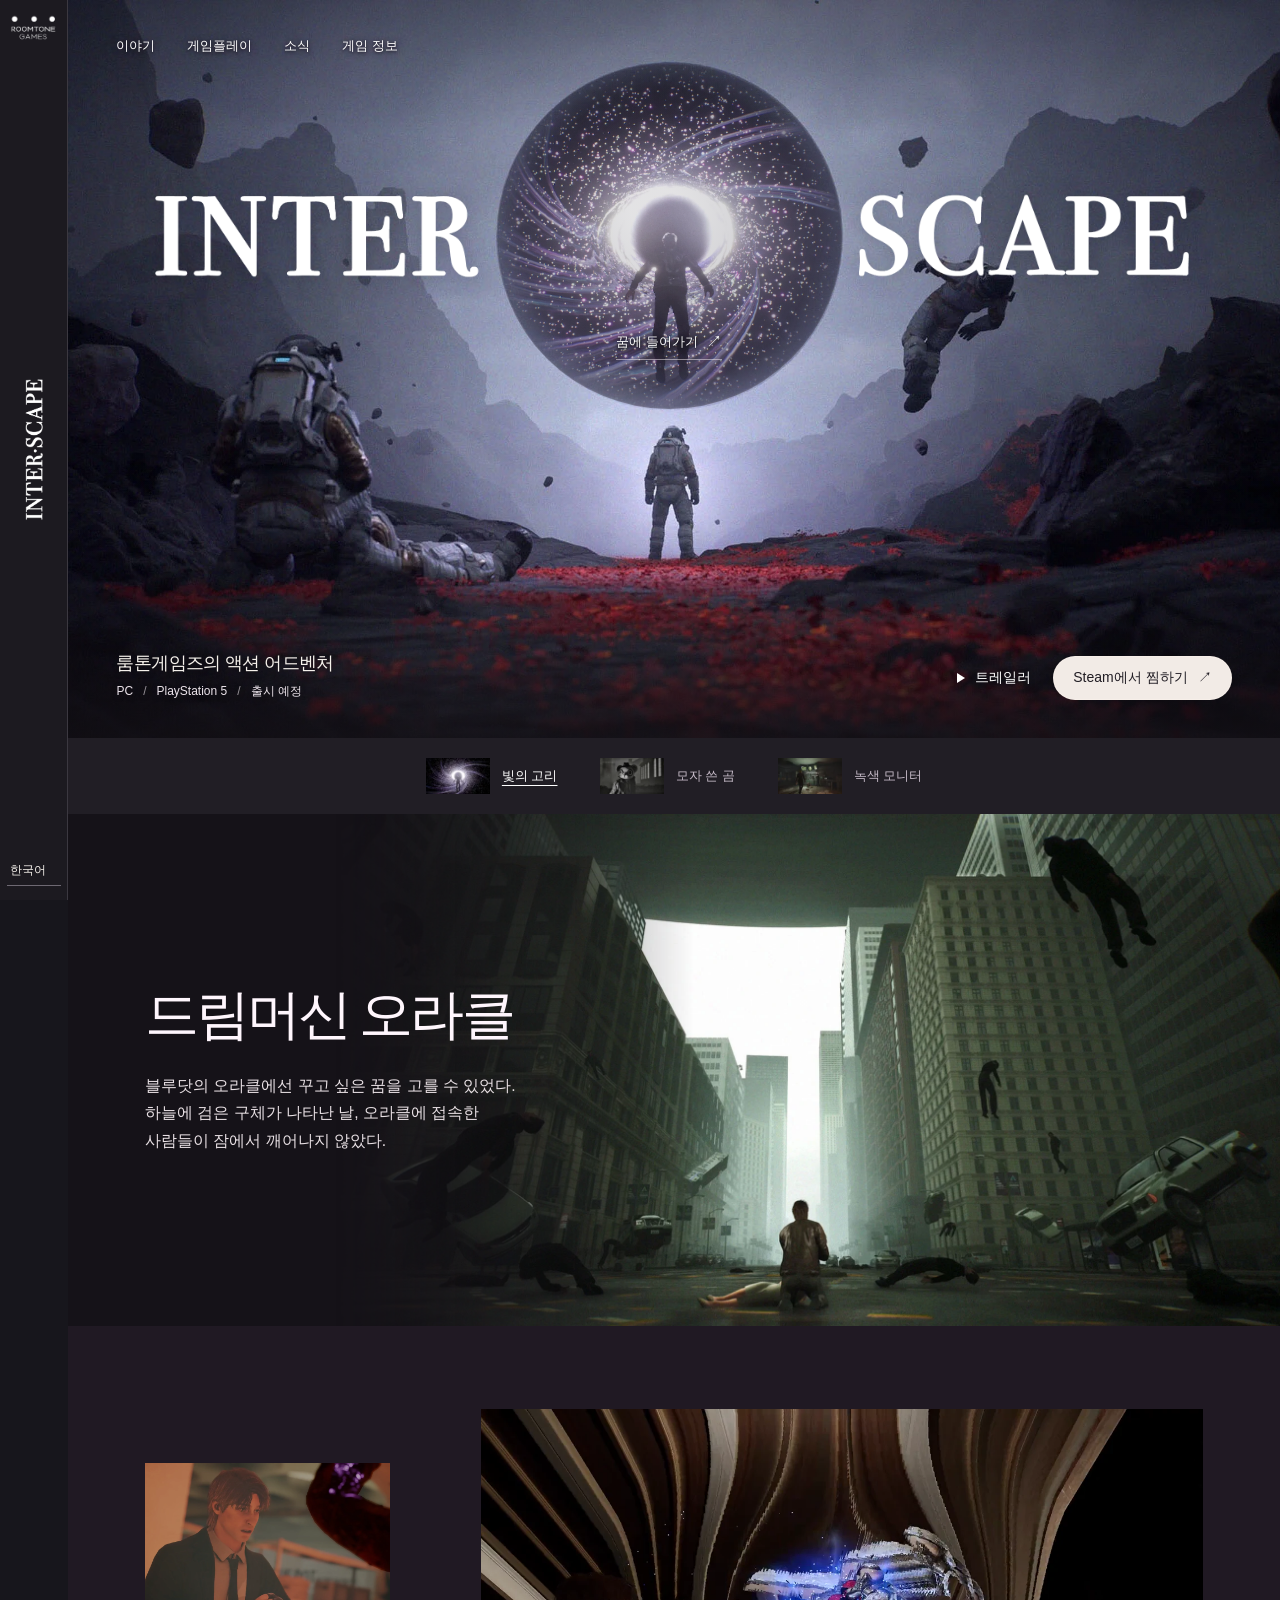
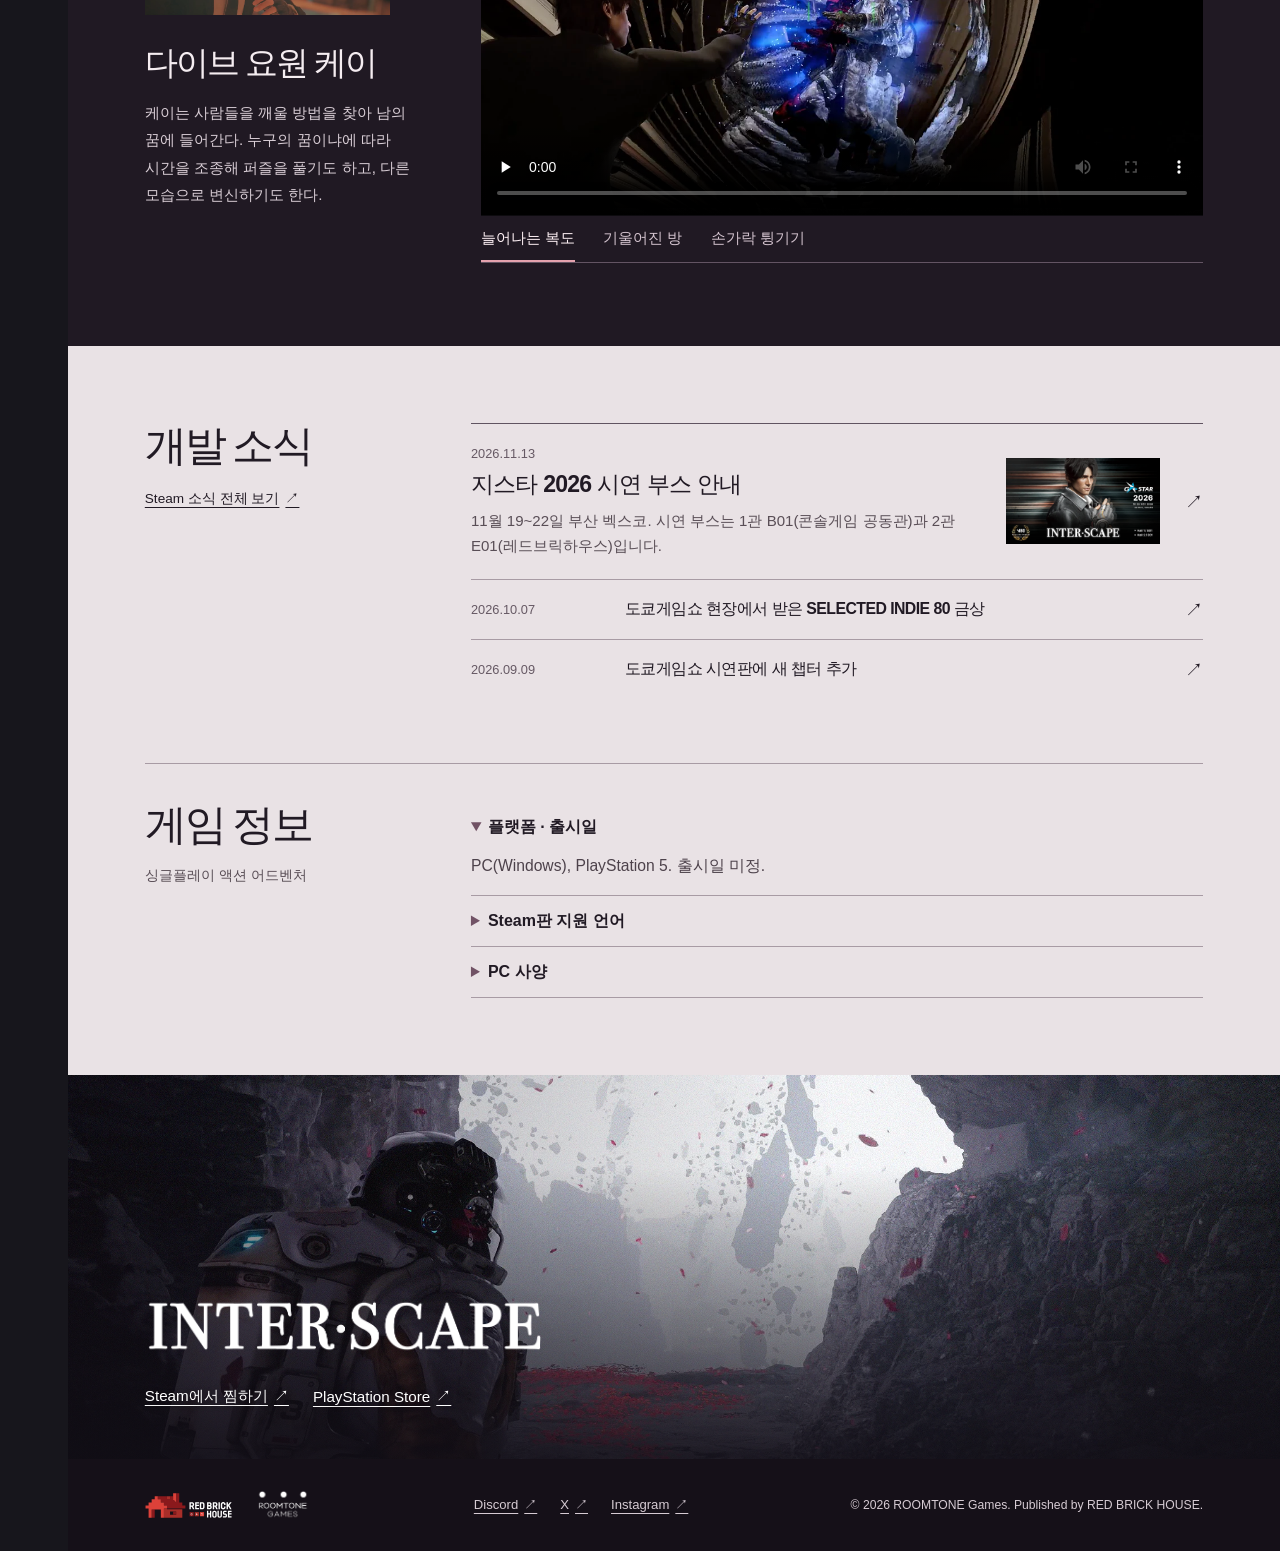
==== commit 2d89d23a: "Make the black sphere the entrance to the dreams of INTER•SCAPE" ====
--- a/index.html
+++ b/index.html
@@ -4,167 +4,135 @@
   <meta charset="utf-8">
   <meta name="viewport" content="width=device-width, initial-scale=1">
   <meta name="robots" content="noindex, nofollow">
-  <meta name="theme-color" content="#111110">
+  <meta name="theme-color" content="#1a1920">
   <title>INTER•SCAPE | 인터스케이프</title>
-  <meta name="description" content="손가락을 튕겨 두 꿈을 오가세요. 타인의 꿈으로 들어가는 요원 케이의 스토리 액션 어드벤처, INTER•SCAPE.">
-  <meta property="og:title" content="INTER•SCAPE">
-  <meta property="og:description" content="타인의 꿈에 들어가는 다이브 요원 케이. ROOMTONE Games의 스토리 액션 어드벤처.">
+  <meta name="description" content="드림머신 오라클에 접속한 사람들이 깨어나지 않는다. 다이브 요원 케이는 그들을 깨우러 꿈에 들어간다. 룸톤게임즈의 액션 어드벤처 INTER•SCAPE.">
+  <meta property="og:title" content="INTER•SCAPE"><meta property="og:type" content="website">
+  <meta property="og:description" content="드림머신 오라클에 접속한 사람들이 깨어나지 않는다. 다이브 요원 케이는 그들을 깨우러 꿈에 들어간다. 룸톤게임즈의 액션 어드벤처 INTER•SCAPE.">
   <meta property="og:url" content="https://redbrickhouse.gg/interscape/">
-  <meta property="og:type" content="website">
-  <meta property="og:image" content="https://redbrickhouse.gg/interscape/shift/art/before.webp">
-  <link rel="icon" href="data:image/svg+xml,%3Csvg xmlns='http://www.w3.org/2000/svg' viewBox='0 0 64 64'%3E%3Crect width='64' height='64' fill='%23cec6ac'/%3E%3Ccircle cx='32' cy='32' r='24' fill='%231a1916'/%3E%3C/svg%3E">
-  <link rel="preload" as="image" href="shift/art/before.webp">
-  <link rel="stylesheet" href="shift/main.css">
-  <link rel="stylesheet" href="shift/body.css">
-  <link rel="stylesheet" href="shift/worlds.css">
-  <script src="shift/body-copy.js" defer></script>
-  <script src="shift/main.js" defer></script>
-  <script src="shift/body.js" defer></script>
-  <script src="shift/worlds.js" defer></script>
+  <meta property="og:image" content="https://redbrickhouse.gg/interscape/img/threshold.webp">
+  <link rel="icon" href="data:image/svg+xml,%3Csvg xmlns='http://www.w3.org/2000/svg' viewBox='0 0 64 64'%3E%3Crect width='64' height='64' rx='10' fill='%23afaaba'/%3E%3Ccircle cx='32' cy='32' r='22' fill='%23151920'/%3E%3C/svg%3E">
+  <link rel="preload" as="image" href="img/threshold.webp">
+  <link rel="stylesheet" href="dive/cover.css"><link rel="stylesheet" href="dive/chapters.css">
+  <script src="shift/body-copy.js?v=orb-1" defer></script><script src="dive/cover.js" defer></script><script src="shift/body.js?v=orb-1" defer></script>
 </head>
 <body data-dream="first">
-<a class="skip-cut" href="#lobby" data-t="skip">본문으로</a>
-<header class="mast">
-  <div class="rail">
-    <a class="maker" href="https://www.roomtonegames.com/" target="_blank" rel="noopener" aria-label="ROOMTONE Games"><img src="img/roomtone-logo.png" alt="ROOMTONE Games" width="1920" height="1080"></a>
-    <nav aria-label="주 메뉴" data-aria="nav"><a href="#story" data-t="storyNav">이야기</a><a href="#gameplay" data-t="playNav">게임플레이</a><a href="#journal" data-t="journalNav">개발 소식</a><a href="#information" data-t="infoNav">게임 정보</a></nav>
-    <div class="utilities">
-      <label class="lang-picker"><span class="sr" data-t="language">언어</span><select id="language"><option value="ko">한국어</option><option value="en">English</option><option value="zh">简体中文</option></select></label>
-      <a class="mast-steam" href="https://store.steampowered.com/app/3093160/INTERSCAPE/" target="_blank" rel="noopener">Steam <span aria-hidden="true">↗</span></a>
+<a class="skip" href="#top" data-t="skip">본문으로</a>
+<header class="spine">
+  <a class="studio" href="https://www.roomtonegames.com/" target="_blank" rel="noopener"><img src="img/roomtone-logo.png" alt="ROOMTONE Games" width="1920" height="1080"></a>
+  <a class="home" href="#lobby"><img src="img/logo.png" alt="INTER•SCAPE" width="1642" height="252"></a>
+  <label class="language"><span class="sr" data-t="language">언어</span><select id="language"><option value="ko">한국어</option><option value="en">English</option><option value="zh">简体中文</option></select></label>
+</header>
+<main id="top">
+<section class="cover" id="lobby" aria-labelledby="game-title">
+  <div class="frame" data-inside="false" data-scene="halo">
+    <div class="optics">
+      <img class="terrain" src="img/threshold.webp" width="1920" height="1080" fetchpriority="high" alt="">
+      <div class="window" aria-hidden="true">
+        <img class="dream-image active" id="photo-halo" src="dive/art/halo.webp" data-src="dive/art/halo.webp" alt="" width="1920" height="1080">
+        <img class="dream-image" id="photo-goggles" data-src="dive/art/goggles.webp" alt="" width="1920" height="1080" hidden>
+        <img class="dream-image" id="photo-screens" data-src="dive/art/screens.webp" alt="" width="1920" height="1080" hidden>
+      </div>
+      <div class="globe-shade" aria-hidden="true"></div>
+      <div class="ground" aria-hidden="true"></div>
+      <h1 id="game-title"><span class="sr">INTER•SCAPE</span><span class="word first" aria-hidden="true"></span><span class="word last" aria-hidden="true"></span></h1>
+      <button type="button" id="enter" aria-describedby="portal-desc" hidden><span class="entry-label"><span data-t="enter">꿈에 들어가기</span><i aria-hidden="true">↗</i></span></button>
+      <span id="portal-desc" class="sr" data-t="portalDesc">검은 구체 안의 장면을 화면 가득 엽니다.</span>
+      <span class="sr" id="visual-description" role="img" aria-label="붉은 꽃밭에 선 우주복 차림의 인물 위로 거대한 구체가 떠 있다."></span>
+      <span class="sr" role="status" id="scene-status"></span>
+    </div>
+    <nav class="cover-nav" aria-label="주 메뉴" data-aria="nav"><a href="#story" data-t="storyNav">이야기</a><a href="#gameplay" data-t="playNav">게임플레이</a><a href="#journal" data-t="journalNav">소식</a><a href="#information" data-t="infoNav">게임 정보</a></nav>
+    <button class="return" id="leave" type="button" hidden><span aria-hidden="true">↶</span><span data-t="leave">꿈에서 나오기</span></button>
+    <div class="cover-foot">
+      <div class="scene-title" hidden><span id="scene-name">빛의 고리</span><a id="full-photo" href="dive/art/halo.webp" target="_blank" rel="noopener"><span data-t="fullPhoto">전체 스크린샷</span> ↗</a></div>
+      <div class="release"><p class="credit" data-t="credit">룸톤게임즈의 액션 어드벤처</p><p class="platform"><span>PC</span><b aria-hidden="true">/</b><span>PlayStation 5</span><b aria-hidden="true">/</b><span data-t="release">출시 예정</span></p></div>
+      <div class="film-links"><a class="trailer" data-trailer href="https://www.youtube.com/watch?v=OuanYzbB6oQ"><i aria-hidden="true"></i><span data-t="trailer">트레일러</span></a><a class="wishlist" href="https://store.steampowered.com/app/3093160/INTERSCAPE/" target="_blank" rel="noopener"><span data-t="wish">Steam에서 찜하기</span><span aria-hidden="true">↗</span></a></div>
     </div>
   </div>
-</header>
-<main id="top">
-  <section id="lobby" aria-labelledby="game-title">
-    <div class="projection" data-mode="first">
-      <div class="negative" aria-hidden="true">
-        <img class="exposure first" src="shift/art/before.webp" width="1920" height="1080" fetchpriority="high" alt="">
-        <img class="exposure other" src="shift/art/after.webp" width="1920" height="1080" alt="">
-        <video id="snap-film" muted playsinline preload="none" disablepictureinpicture aria-hidden="true"></video>
-        <span class="foot-shade"></span>
-      </div>
-      <div class="film-face rail">
-        <h1 id="game-title"><img src="img/logo.png" alt="INTER•SCAPE" width="1642" height="252"></h1>
-        <div class="hand-control">
-          <button type="button" id="snap" hidden aria-describedby="snap-description">
-            <kbd aria-hidden="true">Space</kbd><span id="snap-label" data-t="snap">손가락 튕기기</span>
-          </button>
-          <span class="sr" id="snap-description" data-t="description">케이의 손짓에 따라 같은 로비가 다른 꿈으로 바뀝니다.</span>
-          <span class="sr" id="scene-live" role="status"></span>
-        </div>
-      </div>
-    </div>
-    <div class="release-strip rail">
-      <div class="opening-line">
-        <p data-t="premise">잠든 사람들을 깨우기 위해, 케이는 타인의 꿈에 들어간다.</p>
-        <p class="platform"><span>PC</span><i aria-hidden="true"></i><span>PlayStation 5</span><i aria-hidden="true"></i><span data-t="release">출시 예정</span></p>
-      </div>
-      <div class="cover-links">
-        <a class="watch" data-trailer href="https://www.youtube.com/watch?v=OuanYzbB6oQ"><span class="play" aria-hidden="true"></span><span data-t="trailer">공식 트레일러</span></a>
-        <a class="wish" href="https://store.steampowered.com/app/3093160/INTERSCAPE/" target="_blank" rel="noopener"><span data-t="wish">Steam에서 찜하기</span><span aria-hidden="true">↗</span></a>
-      </div>
-    </div>
-  </section>
+  <div class="stills" id="worlds" role="group" aria-label="꿈 장면 선택" data-aria="choose" hidden>
+    <button data-photo="halo" aria-pressed="true" type="button"><span class="thumb"><img src="dive/art/halo-thumb.webp" alt="" width="144" height="80"></span><span data-t="halo">빛의 고리</span></button>
+    <button data-photo="goggles" aria-pressed="false" type="button"><span class="thumb"><img src="dive/art/goggles-thumb.webp" alt="" width="144" height="80"></span><span data-t="goggles">모자 쓴 곰</span></button>
+    <button data-photo="screens" aria-pressed="false" type="button"><span class="thumb"><img src="dive/art/screens-thumb.webp" alt="" width="144" height="80"></span><span data-t="screens">녹색 모니터</span></button>
+  </div>
+</section>
 <section class="cut-story" id="story" aria-labelledby="cut-story-title">
   <figure class="cut-street">
     <div class="cut-street-frames">
       <img class="cut-here" src="img/city.webp" width="1920" height="1080" loading="lazy" decoding="async" alt="" />
       <img class="cut-other" src="img/v3-hero-sphere.webp" width="1920" height="1080" loading="lazy" decoding="async" alt="" />
     </div>
-    <figcaption><span class="cut-here" data-t="cutStreet">아무도 걷지 않는 거리. 사람들의 몸만 공중에 떠 있다.</span><span class="cut-other" data-t="cutSphere">구름을 뚫고 나타난 검은 구체가 도시 위를 덮고 있다.</span></figcaption>
+    <figcaption class="sr"><span class="cut-here" data-t="cutStreet">도심의 빈 도로 위로 사람들이 떠 있다.</span><span class="cut-other" data-t="cutSphere">건물들 위로 거대한 검은 구체가 떠 있다.</span></figcaption>
   </figure>
   <div class="cut-wrap cut-story-credit">
-    <h2 id="cut-story-title"><span data-t="cutAfter1">검은 구체가</span><span data-t="cutAfter2">나타난 뒤.</span></h2>
-    <div class="cut-voice"><p data-t="cutOracle">블루닷의 드림머신 ‘오라클’에 접속하면 누구나 원하는 꿈을 꿀 수 있었다. 지구 상공에 검은 구체가 나타난 날, 사람들은 더 이상 꿈에서 깨어나지 않았다.</p>
-    <p data-t="cutDive">깨어 있는 사람이 그들을 찾으려면, 잠든 이의 꿈속으로 들어가야 한다.</p></div>
+    <h2 id="cut-story-title" data-t="cutOracleTitle">드림머신 오라클</h2>
+    <div class="cut-voice"><p data-t="cutOracle">블루닷의 오라클에선 꾸고 싶은 꿈을 고를 수 있었다. 하늘에 검은 구체가 나타난 날, 오라클에 접속한 사람들이 잠에서 깨어나지 않았다.</p></div>
   </div>
 </section>
 <section class="cut-play" id="gameplay" aria-labelledby="cut-play-title">
   <div class="cut-wrap">
     <div class="cut-k">
-      <figure><img src="img/v3-agent-k.webp" width="1920" height="1080" alt="" loading="lazy" decoding="async" /><figcaption data-t="cutKCredit">다이브 요원, 케이</figcaption></figure>
-      <div class="cut-kwords"><h2 id="cut-play-title"><span data-t="cutK1">케이는 타인의</span><span data-t="cutK2">꿈에 들어간다.</span></h2>
-        <p data-t="cutAbility">케이가 쓸 수 있는 능력은 꿈의 주인이 바뀔 때마다 달라진다. 어떤 꿈에서는 시간을 조작해 퍼즐을 풀고, 또 다른 꿈에서는 인간이 아닌 존재의 몸으로 움직인다.</p>
+      <figure><img src="img/v3-agent-k.webp" width="1920" height="1080" alt="" loading="lazy" decoding="async" /></figure>
+      <div class="cut-kwords"><h2 id="cut-play-title" data-t="cutKTitle">다이브 요원 케이</h2>
+        <p data-t="cutAbility">케이는 사람들을 깨울 방법을 찾아 남의 꿈에 들어간다. 누구의 꿈이냐에 따라 시간을 조종해 퍼즐을 풀기도 하고, 다른 모습으로 변신하기도 한다.</p>
       </div>
     </div>
     <figure class="cut-film" data-cut-cinema>
-      <div class="cut-takes" role="group" aria-label="게임플레이 영상 선택" data-aria="cutTakes">
+      <div class="cut-takes" role="group" aria-label="플레이 장면 선택" data-aria="cutTakes">
       <button type="button" aria-pressed="true" aria-controls="cut-player" data-cut-reel="corridor" data-t="cutCorridor">늘어나는 복도</button>
       <button type="button" aria-pressed="false" aria-controls="cut-player" data-cut-reel="room" data-t="cutRoom">기울어진 방</button>
+      <button type="button" aria-pressed="false" aria-controls="cut-player" data-cut-reel="snap" data-t="cutSnap">손가락 튕기기</button>
     </div>
     <div class="cut-screen">
-        <video id="cut-player" controls playsinline preload="none" poster="img/v3-action-poster.webp" width="1280" height="720" aria-label="케이의 액션 플레이 영상" data-aria="cutVideo"><source src="media/v3-action-play.mp4" type="video/mp4"></video>
+        <video id="cut-player" aria-describedby="cut-scene-description" controls playsinline preload="none" poster="img/v3-action-poster.webp" width="1280" height="720" aria-label="게임플레이 영상" data-aria="cutVideo"><source src="media/v3-action-play.mp4" type="video/mp4"></video>
       </div>
-      <figcaption><span data-t="cutFootage">게임플레이 발췌</span><p data-cut-note="corridor" data-t="cutClip">케이가 손을 뻗자 복도 끝이 순식간에 멀어진다.</p><p data-cut-note="room" data-t="cutRoomClip" hidden>보랏빛 방 안에서 발밑의 바닥이 기울어진다.</p></figcaption>
+      <figcaption class="sr" id="cut-scene-description"><p data-cut-note="corridor" data-t="cutClip">케이가 팔을 뻗자 복도 맞은편 벽이 멀어진다.</p><p data-cut-note="room" data-t="cutRoomClip" hidden>보랏빛 방에서 케이가 선 바닥이 한쪽으로 기운다.</p><p data-cut-note="snap" data-t="cutSnapClip" hidden>케이가 손가락을 튕기자 샹들리에가 사라지고 벽에 둥근 문양이 드러난다.</p></figcaption>
     </figure>
-  </div>
-</section>
-<section class="dream-frames" id="worlds" aria-labelledby="frames-title">
-  <div class="cut-wrap">
-    <h2 id="frames-title" data-frame-text="title">케이가 지나온 꿈</h2>
-    <div class="dream-strip" data-selected="1" role="group" aria-labelledby="frames-title">
-      <button data-frame="0" type="button" aria-pressed="false" aria-controls="frame-caption">
-        <img src="img/v3-world-noir.webp" alt="" width="1920" height="1080" loading="lazy" decoding="async">
-        <span data-frame-text="noir">흑백 골목</span>
-      </button>
-      <button data-frame="1" type="button" aria-pressed="true" aria-controls="frame-caption">
-        <img src="img/neon.webp" alt="" width="1920" height="1080" loading="lazy" decoding="async">
-        <span data-frame-text="neon">네온 도시</span>
-      </button>
-      <button data-frame="2" type="button" aria-pressed="false" aria-controls="frame-caption">
-        <img src="img/flowers.webp" alt="" width="1920" height="1080" loading="lazy" decoding="async">
-        <span data-frame-text="field">붉은 꽃밭</span>
-      </button>
-    </div>
-    <p id="frame-caption" aria-live="polite" aria-atomic="true">케이의 발아래로 네온사인이 뒤집힌 듯 펼쳐진다.</p>
   </div>
 </section>
 <section class="cut-journal" id="journal" aria-labelledby="cut-news-title">
   <div class="cut-wrap">
-    <header class="cut-newshead"><h2 id="cut-news-title" data-t="cutStudio">룸톤에서 온 소식</h2><a href="https://store.steampowered.com/news/app/3093160/" target="_blank" rel="noopener"><span data-t="cutAll">전체 소식</span><span aria-hidden="true">↗</span></a></header>
+    <header class="cut-newshead"><h2 id="cut-news-title" data-t="cutStudio">개발 소식</h2><a href="https://store.steampowered.com/news/app/3093160/" target="_blank" rel="noopener"><span data-t="cutAll">Steam 소식 전체 보기</span><span aria-hidden="true">↗</span></a></header>
     <a class="cut-newsfeature" href="https://steamcommunity.com/games/3093160/announcements/detail/690899935132910203" target="_blank" rel="noopener">
       <img src="atlas/gstar-2026.webp" width="800" height="450" alt="" loading="lazy" decoding="async">
-      <div><time datetime="2026-11-13">2026.11.13</time><h3 data-t="cutGstar">지스타 2026 부산 시연 안내</h3><p data-t="cutBooth">룸톤게임즈가 11월 19–22일 부산 벡스코 시연 일정을 공개했습니다. 콘솔게임 공동관은 1관 B01, 레드브릭하우스 부스는 2관 E01입니다.</p></div>
+      <div><time datetime="2026-11-13">2026.11.13</time><h3 data-t="cutGstar">지스타 2026 시연 부스 안내</h3><p data-t="cutBooth">11월 19~22일 부산 벡스코. 시연 부스는 1관 B01(콘솔게임 공동관)과 2관 E01(레드브릭하우스)입니다.</p></div>
       <span class="cut-arrow" aria-hidden="true">↗</span>
     </a>
-    <a class="cut-newsline" href="https://store.steampowered.com/news/app/3093160/view/678511862081388592" target="_blank" rel="noopener"><time datetime="2026-10-07">2026.10.07</time><h3 data-t="cutTokyoBack">도쿄게임쇼 현장과 첫 번째 골드 트로피</h3><span class="cut-arrow" aria-hidden="true">↗</span></a>
-    <a class="cut-newsline" href="https://store.steampowered.com/news/app/3093160/view/705530923042471953" target="_blank" rel="noopener"><time datetime="2026-09-09">2026.09.09</time><h3 data-t="cutTokyo">도쿄게임쇼 시연 빌드에 새 챕터를 담았습니다</h3><span class="cut-arrow" aria-hidden="true">↗</span></a>
+    <a class="cut-newsline" href="https://store.steampowered.com/news/app/3093160/view/678511862081388592" target="_blank" rel="noopener"><time datetime="2026-10-07">2026.10.07</time><h3 data-t="cutTokyoBack">도쿄게임쇼 현장에서 받은 SELECTED INDIE 80 금상</h3><span class="cut-arrow" aria-hidden="true">↗</span></a>
+    <a class="cut-newsline" href="https://store.steampowered.com/news/app/3093160/view/705530923042471953" target="_blank" rel="noopener"><time datetime="2026-09-09">2026.09.09</time><h3 data-t="cutTokyo">도쿄게임쇼 시연판에 새 챕터 추가</h3><span class="cut-arrow" aria-hidden="true">↗</span></a>
   </div>
 </section>
 <section class="cut-info" id="information" aria-labelledby="cut-info-title">
   <div class="cut-wrap cut-infoinner">
-    <div><h2 id="cut-info-title" data-t="cutInfo">게임 정보</h2><p class="cut-genre" data-t="cutGenre">싱글플레이 · 스토리 액션 어드벤처</p></div>
+    <div><h2 id="cut-info-title" data-t="cutInfo">게임 정보</h2><p class="cut-genre" data-t="cutGenre">싱글플레이 액션 어드벤처</p></div>
     <div class="cut-questions">
-      <details open><summary><span data-t="cutReleaseQ">플랫폼과 출시 일정</span></summary><p data-t="cutReleaseA">Windows PC와 PlayStation 5로 출시 예정입니다. 출시일은 추후 공개됩니다.</p></details>
-      <details><summary><span data-t="cutLangQ">음성과 자막</span></summary><p data-t="cutLangA">Steam 버전은 한국어를 포함한 30개 언어의 인터페이스와 자막을 지원합니다. 음성은 영어로 제공됩니다.</p></details>
-      <details><summary><span data-t="cutSpecQ">PC 시스템 요구 사항</span></summary>
+      <details open><summary><span data-t="cutReleaseQ">플랫폼 · 출시일</span></summary><p data-t="cutReleaseA">PC(Windows), PlayStation 5. 출시일 미정.</p></details>
+      <details><summary><span data-t="cutLangQ">Steam판 지원 언어</span></summary><p data-t="cutLangA">영어 음성. 메뉴와 자막은 한국어를 포함해 30개 언어를 지원합니다.</p></details>
+      <details><summary><span data-t="cutSpecQ">PC 사양</span></summary>
         <dl class="cut-specs">
           <dt data-t="cutMinimum">최소</dt><dd><span data-t="cutMinOS">Windows 10 64비트 · 8 GB RAM</span><span data-t="cutMinCPU">Intel Core i7-8700K / AMD Ryzen 5 1600X</span><span data-t="cutMinGPU">GeForce GTX 1060 6 GB / Radeon RX 5600 XT 6 GB / Intel Arc A380 6 GB</span></dd>
           <dt data-t="cutRecommended">권장</dt><dd><span data-t="cutRecOS">Windows 10/11 64비트 · 16 GB RAM</span><span>Intel Core i7-9700K / AMD Ryzen 7 3700X</span><span>GeForce RTX 3060 / Radeon RX 6600 XT</span></dd>
         </dl>
-        <p class="cut-sharedspec" data-t="cutShared">공통 사양은 DirectX 12, 저장 공간 20 GB입니다.</p>
-        <p><a data-cut-store-language href="https://store.steampowered.com/app/3093160/INTERSCAPE/?l=koreana#sysreq_anchor" target="_blank" rel="noopener"><span data-t="cutSpecs">Steam에서 최소·권장 사양 확인</span> <span aria-hidden="true">↗</span></a></p></details>
+        <p class="cut-sharedspec" data-t="cutShared">DirectX 12 · 여유 공간 20 GB</p>
+        <p><a data-cut-store-language href="https://store.steampowered.com/app/3093160/INTERSCAPE/?l=koreana#sysreq_anchor" target="_blank" rel="noopener"><span data-t="cutSpecs">Steam에서 사양 보기</span> <span aria-hidden="true">↗</span></a></p></details>
     </div>
   </div>
 </section>
 <div class="cut-end">
-  <img class="cut-endshot" src="img/threshold.webp" width="1920" height="1080" alt="" loading="lazy" decoding="async" />
+  <img class="cut-endshot" src="dive/art/cave.webp" width="1920" height="1080" alt="" loading="lazy" decoding="async" />
   <div class="cut-endcontent">
     <img class="cut-endtitle" src="img/logo.png" width="1642" height="252" alt="INTER•SCAPE" loading="lazy" decoding="async" />
-    <div class="cut-endlinks"><a href="https://store.steampowered.com/app/3093160/INTERSCAPE/" target="_blank" rel="noopener"><span data-t="cutWish">Steam 찜하기</span><span aria-hidden="true">↗</span></a>
+    <div class="cut-endlinks"><a href="https://store.steampowered.com/app/3093160/INTERSCAPE/" target="_blank" rel="noopener"><span data-t="cutWish">Steam에서 찜하기</span><span aria-hidden="true">↗</span></a>
     <a href="https://store.playstation.com/en-us/concept/10015911" target="_blank" rel="noopener"><span>PlayStation Store</span><span aria-hidden="true">↗</span></a></div>
   </div>
 </div>
 </main>
 <footer class="cut-footer"><div class="cut-wrap cut-footerinner">
   <div class="cut-studios"><a href="https://redbrickhouse.gg/" target="_blank" rel="noopener"><img src="img/rbh-logo.svg" width="228" height="66" alt="RED BRICK HOUSE" loading="lazy" decoding="async"></a><a href="https://www.roomtonegames.com/" target="_blank" rel="noopener"><img src="img/roomtone-logo.png" width="527" height="185" alt="ROOMTONE Games" loading="lazy" decoding="async"></a></div>
-  <div class="cut-social"><a href="https://x.com/ROOMTONE_Games" target="_blank" rel="noopener" aria-label="ROOMTONE Games — X">X <span aria-hidden="true">↗</span></a><a href="https://www.instagram.com/roomtone_games/" target="_blank" rel="noopener" aria-label="ROOMTONE Games — Instagram">Instagram <span aria-hidden="true">↗</span></a></div>
+  <div class="cut-social"><a href="https://discord.gg/6ThJqwuYvJ" target="_blank" rel="noopener" aria-label="ROOMTONE Games (Discord)">Discord <span aria-hidden="true">↗</span></a><a href="https://x.com/ROOMTONE_Games" target="_blank" rel="noopener" aria-label="ROOMTONE Games (X)">X <span aria-hidden="true">↗</span></a><a href="https://www.instagram.com/roomtone_games/" target="_blank" rel="noopener" aria-label="ROOMTONE Games (Instagram)">Instagram <span aria-hidden="true">↗</span></a></div>
   <small lang="en">© 2026 ROOMTONE Games. Published by RED BRICK HOUSE.</small>
 </div></footer>
 <dialog id="trailer-modal" aria-labelledby="trailer-title">
-  <header><h2 id="trailer-title" data-t="trailer">공식 트레일러</h2><button type="button" data-close aria-label="닫기" data-aria="close">×</button></header>
+  <header><h2 id="trailer-title" data-t="trailer">트레일러</h2><button type="button" data-close aria-label="닫기" data-aria="close">×</button></header>
   <div class="film-host"></div>
   <a href="https://www.youtube.com/watch?v=OuanYzbB6oQ" target="_blank" rel="noopener" data-t="youtube">YouTube에서 보기 ↗</a>
-</dialog>
-</body>
-</html>
+</dialog></body></html>
--- a/dive/cover.css
+++ b/dive/cover.css
@@ -0,0 +1,115 @@
+:root {
+  color-scheme:dark;
+  --ink:#17161c; --ivory:#f5f1eb; --mute:#c4bec7; --rail:68px;
+  --sans:"Helvetica Neue",Arial,"Apple SD Gothic Neo","Malgun Gothic","Noto Sans CJK KR",sans-serif;
+  --serif:Georgia,"Noto Serif CJK KR",Batang,serif;
+  color:var(--ivory); background:var(--ink); font-family:var(--sans); -webkit-font-smoothing:antialiased;
+}
+* { box-sizing:border-box; }
+body { margin:0; padding-left:var(--rail); }
+button,select { font:inherit; color:inherit; }
+a { color:inherit; }
+button,a,select,summary { touch-action:manipulation; }
+button { cursor:pointer; }
+[hidden] { display:none!important; }
+img,video { max-width:100%; }
+:focus-visible { outline:2px solid #ffe5b8; outline-offset:4px; }
+.sr,.skip:not(:focus) { position:absolute!important; width:1px!important; height:1px!important; overflow:hidden!important; clip-path:inset(50%); white-space:nowrap; margin:-1px!important; }
+.skip:focus { position:fixed; top:8px; left:8px; z-index:40; padding:12px; background:var(--ink); }
+.spine { position:fixed; z-index:5; inset:0 auto 0 0; width:var(--rail); background:#1c1a20; display:flex; flex-direction:column; align-items:center; justify-content:space-between; border-right:1px solid #b4aaba35; padding:14px 0; }
+.spine a { display:flex; align-items:center; justify-content:center; }
+.studio img { width:52px; height:auto; display:block; }
+.spine .home { position:absolute; top:50%; left:50%; width:142px; min-height:42px; transform:translate(-50%,-50%) rotate(-90deg); }
+.home img { width:100%; height:auto; display:block; }
+.language select { appearance:none; cursor:pointer; background:#1c1a20; border:0; border-bottom:1px solid #cbc2d078; border-radius:0; padding:8px 3px; font-size:12px; }
+.cover { background:#211e25; }
+.frame { position:relative; isolation:isolate; height:clamp(545px,82svh,970px); container-type:size; }
+.optics,.terrain,.window,.ground { position:absolute; inset:0; width:100%; height:100%; }
+.optics { overflow:hidden; isolation:isolate; background:#393943; --iw:max(100cqw,177.77778cqh); --ih:max(56.25cqw,100cqh); --cx:calc(50cqw - .00364583 * var(--iw)); --cy:calc(20cqh + .11944444 * var(--ih)); --r:calc(.13177083 * var(--iw)); }
+.terrain { object-fit:cover; object-position:50% 20%; pointer-events:none; }
+.window { clip-path:circle(var(--r) at var(--cx) var(--cy)); transition:clip-path .88s cubic-bezier(.57,.05,.21,1); overflow:hidden; }
+.dream-image { position:absolute; left:calc(var(--cx) - var(--r)); top:calc(var(--cy) - var(--r)); width:calc(2 * var(--r)); height:calc(2 * var(--r)); max-width:none; object-fit:cover; object-position:50% 48%; transition:left .88s,top .88s,width .88s,height .88s; transition-timing-function:cubic-bezier(.57,.05,.21,1); }
+#photo-goggles { object-position:41% 42%; }
+#photo-screens { object-position:50% 39%; }
+.globe-shade,#enter { position:absolute; left:calc(var(--cx) - var(--r)); top:calc(var(--cy) - var(--r)); width:calc(2 * var(--r)); height:calc(2 * var(--r)); border-radius:50%; }
+.globe-shade { pointer-events:none; background:radial-gradient(circle at 46% 42%,#1816231f 9%,#1b182c41 59%,#1c1c2bb3 89%,#242331e8 100%); box-shadow:inset 0 0 2px #e7deec45; transition:opacity .55s; }
+.ground { pointer-events:none; background:linear-gradient(0deg,#131015d1 0%,#19141e10 22%,transparent 42%),linear-gradient(180deg,#0f101a55,transparent 18%); }
+.word { position:absolute; z-index:1; top:var(--cy); transform:translateY(-50%); pointer-events:none; background-image:url(../img/logo.png); background-repeat:no-repeat; filter:drop-shadow(0 2px 10px #1a162742); transition:opacity .3s,translate .8s; }
+.word.first { width:min(26.8cqw,calc(var(--cx) - var(--r) - 5cqw)); right:calc(100% - var(--cx) + var(--r) + 1.4cqw); aspect-ratio:770/199; background-size:213.25% auto; background-position:1.84% 54.7%; }
+.word.last { width:min(27.3cqw,calc(100cqw - var(--cx) - var(--r) - 5cqw)); left:calc(var(--cx) + var(--r) + 1.4cqw); aspect-ratio:787/199; background-size:208.65% auto; background-position:99.55% 54.7%; }
+#enter { display:flex; align-items:flex-end; justify-content:center; border:0; background:transparent; padding:0 0 12%; padding-bottom:calc(var(--r)*.28); z-index:2; }
+#enter:focus-visible { outline-offset:3px; }
+.entry-label { color:white; display:flex; align-items:center; gap:.6em; font-size:clamp(13px,1.05vw,18px); font-weight:550; padding:6px 0; text-shadow:0 1px 7px #121218,0 1px 3px black; border-bottom:1px solid #f1e9f080; }
+.entry-label i { font-size:1.2em; font-style:normal; }
+#enter:hover .entry-label { border-color:white; }
+.frame[data-inside=true] .window { clip-path:circle(155vmax at var(--cx) var(--cy)); }
+.frame[data-inside=true] .dream-image { left:0; top:0; width:100%; height:100%; }
+.frame[data-inside=true] .globe-shade,.frame[data-inside=true] .word { opacity:0; }
+.frame[data-inside=true] .word.first { translate:-5vw 0; }
+.frame[data-inside=true] .word.last { translate:5vw 0; }
+.cover-nav,.return,.cover-foot { position:absolute; z-index:3; }
+.cover-nav { top:clamp(10px,2.3vw,30px); left:4%; display:flex; gap:clamp(18px,2.5vw,45px); color:white; text-shadow:0 1px 7px #201b29,0 1px 3px #201b29; }
+.cover-nav a { padding:8px 0; text-decoration:none; font-size:13px; }
+.cover-nav a:hover,.trailer:hover,.return:hover { text-decoration:underline; text-underline-offset:5px; }
+.return { top:clamp(10px,2.3vw,30px); right:4%; display:flex; align-items:center; gap:7px; color:white; background:#15131bdc; border:1px solid #ffffff62; padding:8px 13px; border-radius:20px; }
+.cover-foot { left:4%; right:4%; bottom:clamp(20px,3vw,48px); display:flex; gap:16px; align-items:end; justify-content:space-between; text-shadow:0 2px 5px #131016; }
+.release p { margin:0; }
+.credit { font:500 clamp(16px,1.4vw,23px)/1.4 var(--sans); letter-spacing:-.035em; }
+.platform { margin-top:7px!important; display:flex; flex-wrap:wrap; align-items:center; gap:10px; color:#ece4eb; font-size:12px; }
+.platform b { font-weight:400; opacity:.62; }
+.scene-title { font:normal clamp(28px,4.4vw,76px)/1.05 var(--serif); letter-spacing:-.055em; }
+.film-links { display:flex; align-items:center; gap:22px; }
+.film-links a { display:inline-flex; align-items:center; justify-content:center; gap:10px; min-height:44px; font-size:14px; white-space:nowrap; text-decoration:none; }
+.trailer { color:white; }
+.trailer i { width:0; height:0; display:block; border-block:5px solid transparent; border-left:8px solid currentColor; }
+.wishlist { border:1px solid #faf1ebbd; border-radius:100px; padding:8px 19px; color:#211d24; background:#f2ebe6; text-shadow:none; }
+.wishlist:hover { background:white; }
+.stills { display:flex; min-height:76px; gap:clamp(18px,3vw,55px); align-items:center; justify-content:center; padding:8px 4%; background:#211e25; }
+.stills button { position:relative; display:flex; align-items:center; gap:12px; padding:5px 2px; font-size:13px; color:#c5bac7; border:0; background:transparent; }
+.stills .thumb { width:clamp(48px,5vw,82px); aspect-ratio:1.8; overflow:hidden; opacity:.75; }
+.thumb img { display:block; width:100%; height:100%; object-fit:cover; }
+.stills button[aria-pressed=true],.stills button:hover { color:white; }
+.stills button[aria-pressed=true] .thumb { opacity:1; }
+.stills button[aria-pressed=true] span:last-child { text-decoration:underline; text-underline-offset:5px; }
+#trailer-modal { padding:0; width:min(980px,94vw); background:#1c1920; color:var(--ivory); border:1px solid #7c7484; }
+#trailer-modal::backdrop { background:#0d0a12e8; }
+#trailer-modal header { display:flex; padding:5px 14px; align-items:center; justify-content:space-between; }
+#trailer-modal h2 { font:500 17px var(--sans); margin:0; }
+#trailer-modal button { border:0; background:transparent; font-size:25px; width:44px; height:44px; }
+#trailer-modal>a { display:inline-flex; padding:12px 16px; font-size:14px; }
+.film-host { aspect-ratio:16/9; background:black; }
+.film-host iframe { display:block; width:100%; height:100%; border:0; }
+@media(max-width:900px) { :root { --rail:52px; } .studio img { width:44px; } .frame { height:clamp(485px,74svh,700px); } }
+@media(max-width:680px) {
+  body { padding-left:0; }
+  .spine { height:54px; position:relative; inset:auto; width:100%; padding:0 18px; flex-direction:row; border-right:0; border-bottom:1px solid #b4aaba35; }
+  .spine .home { position:static; transform:none; width:115px; order:-1; }
+  .studio { display:none!important; }
+  .language select { background:none; border:0; font-size:12px; }
+  .frame { height:clamp(390px,70svh,620px); }
+  .optics { --r:calc(.13177083 * var(--iw)); }
+  .word.first { width:39cqw; right:auto; left:4.2cqw; top:calc(var(--cy) - .72 * var(--r)); }
+  .word.last { width:42cqw; left:auto; right:4.2cqw; top:calc(var(--cy) + .79 * var(--r)); }
+  .cover-nav { top:5px; left:4%; right:4%; gap:0; justify-content:space-between; }
+  .cover-nav a { font-size:12px; min-height:37px; display:flex; align-items:center; }
+  .return { top:47px; right:4%; font-size:12px; }
+  .cover-foot { left:5%; right:5%; bottom:16px; display:block; }
+  .credit { font-size:16px; }.platform { font-size:11px; gap:7px; }
+  .film-links { margin-top:9px; gap:20px; }.film-links a { font-size:12px; min-height:39px; }.wishlist { order:-1; padding:8px 15px; }
+  #enter { align-items:center; padding:0; }.entry-label { font-size:13px; background:#191622b8; border:1px solid #c2b6c973; border-radius:50px; padding:8px 11px; }
+  .stills { gap:12px; justify-content:space-between; padding:10px 5%; min-height:64px; }
+  .stills button { gap:6px; font-size:12px; }
+  .stills .thumb { width:32px; aspect-ratio:1.2; }
+}
+@media(max-width:380px) { .stills { gap:5px; } .stills button { font-size:11px; }.stills .thumb { width:26px; } }
+@media(prefers-reduced-motion:reduce) { *,*::before,*::after { scroll-behavior:auto!important; } .window,.dream-image,.globe-shade,.word { transition:none; } }
+#game-title { margin:0; }
+.frame[data-inside=false] .dream-image { mask-image:radial-gradient(closest-side,#000 45%,#000e 68%,#000a 85%,#0002 98%,transparent); }
+.frame[data-inside=true] .cover-nav { visibility:hidden; }
+.scene-title { font-size:clamp(23px,2.3vw,40px); }
+#full-photo { display:block; width:fit-content; margin-top:7px; font:400 12px/1.45 var(--sans); letter-spacing:0; color:white; text-underline-offset:3px; }
+@media(max-width:680px) {
+  #enter { align-items:flex-end; padding-bottom:calc(var(--r)*.44); }
+  .return { top:12px; }
+  .stills button { text-align:start; line-height:1.4; }
+}
--- a/dive/chapters.css
+++ b/dive/chapters.css
@@ -0,0 +1,288 @@
+.cut-story, .cut-play, .cut-journal, .cut-info, .cut-end, .cut-footer {
+  --gutter: clamp(24px, 6vw, 104px);
+  --ink: #211a24;
+  --paper: #e9e2e5;
+  --fine-rule: #a89ba4;
+  box-sizing: border-box;
+  color: #f5edf1;
+  background: #18131b;
+  word-break: keep-all;
+  overflow-wrap: anywhere;
+}
+.cut-wrap {
+  width: min(calc(100% - var(--gutter) * 2), 1352px);
+  margin-inline: auto;
+}
+:where(.cut-story, .cut-play, .cut-journal, .cut-info, .cut-end, .cut-footer) :is(h2,h3,p,figure,dl,dd) {
+  margin: 0;
+}
+:where(.cut-story, .cut-play, .cut-journal, .cut-info) h2 {
+  font: 500 clamp(2rem, 3.8vw, 4rem)/1.14 Georgia, "Noto Serif CJK KR", Batang, serif;
+  letter-spacing: -.055em;
+}
+:where(.cut-story, .cut-play, .cut-journal, .cut-info, .cut-end, .cut-footer) :focus-visible {
+  outline: 2px solid currentColor;
+  outline-offset: 4px;
+}
+:where(.cut-journal,.cut-info,.cut-end,.cut-footer) a { color: inherit; }
+:where(.cut-story,.cut-play) .sr {
+  position: absolute;
+  width: 1px;
+  height: 1px;
+  margin: -1px;
+  padding: 0;
+  overflow: hidden;
+  clip-path: inset(50%);
+  white-space: nowrap;
+  border: 0;
+}
+
+.cut-story {
+  display: grid;
+  position: relative;
+  isolation: isolate;
+  align-items: center;
+  background: #151218;
+}
+.cut-street, .cut-story-credit { grid-area: 1 / 1; }
+.cut-street {
+  min-height: clamp(385px, 40vw, 680px);
+  align-self: stretch;
+  position: relative;
+  width: 78%;
+  justify-self: end;
+}
+.cut-street-frames, .cut-street-frames img { position: absolute; inset: 0; width: 100%; height: 100%; }
+.cut-street-frames {
+  mask-image: linear-gradient(90deg, transparent, #000 38%);
+}
+.cut-street-frames img {
+  display: block;
+  object-fit: cover;
+  object-position: 50% 59%;
+  transition: opacity .42s ease;
+}
+.cut-street-frames .cut-other { object-position: 50% 48%; }
+.cut-street .cut-other { opacity: 0; }
+.cut-street figcaption .cut-other, body[data-dream="other"] .cut-street figcaption .cut-here { display: none; }
+body[data-dream="other"] .cut-street-frames .cut-here { opacity: 0; }
+body[data-dream="other"] .cut-street .cut-other { opacity: 1; }
+body[data-dream="other"] .cut-street figcaption .cut-other { display: inline; }
+.cut-story-credit {
+  position: relative;
+  padding-block: clamp(50px, 6.5vw, 112px);
+  pointer-events: none;
+}
+.cut-story-credit h2, .cut-story-credit .cut-voice { width: min(37%, 460px); }
+.cut-story-credit h2 {
+  font-size: clamp(2.35rem, 4.2vw, 4.65rem);
+  text-wrap: balance;
+  color: #fff6fd;
+}
+.cut-voice {
+  margin-top: clamp(17px, 2vw, 34px);
+  font-size: clamp(.98rem, 1.2vw, 1.28rem);
+  line-height: 1.78;
+  color: #e8e0e4;
+}
+.cut-voice p + p { margin-top: .7em; }
+
+.cut-play {
+  padding: clamp(54px, 6.5vw, 110px) 0;
+  background: #201923;
+}
+.cut-play > .cut-wrap {
+  display: grid;
+  grid-template-columns: minmax(205px, .72fr) minmax(0, 1.94fr);
+  align-items: center;
+  gap: clamp(26px, 5.3vw, 88px);
+}
+.cut-k { min-width: 0; }
+.cut-k figure {
+  width: min(100%, 245px);
+  margin-bottom: clamp(19px, 2.3vw, 36px);
+}
+.cut-k img { display: block; width: 100%; height: auto; aspect-ratio: 1.62; object-fit: cover; object-position: 40% 39%; }
+.cut-kwords h2 { font-size: clamp(1.75rem, 2.6vw, 3rem); text-wrap: balance; }
+.cut-kwords p {
+  margin-top: 17px;
+  font-size: clamp(.95rem, 1.1vw, 1.1rem);
+  line-height: 1.8;
+  color: #d8cdd5;
+}
+.cut-film { display: flex; flex-direction: column; min-width: 0; }
+.cut-screen { order: 0; background: #0d0b0f; }
+.cut-screen video { display: block; width: 100%; height: auto; aspect-ratio: 16 / 9; }
+.cut-takes {
+  order: 1;
+  display: flex;
+  flex-wrap: wrap;
+  align-items: baseline;
+  gap: 2px clamp(18px, 2.2vw, 36px);
+  border-bottom: 1px solid #635463;
+}
+.cut-takes button {
+  appearance: none;
+  min-height: 46px;
+  padding: 10px 0 9px;
+  border: 0;
+  border-bottom: 2px solid transparent;
+  border-radius: 0;
+  background: transparent;
+  color: #d3c3ce;
+  font: inherit;
+  font-size: .95rem;
+  line-height: 1.5;
+  text-align: start;
+  cursor: pointer;
+}
+.cut-takes button[aria-pressed="true"] { color: #fff2f6; border-color: #e5a2ae; }
+.cut-takes button:hover { color: white; }
+.cut-film [hidden] { display: none; }
+
+.cut-journal, .cut-info { color: var(--ink); background: var(--paper); }
+.cut-journal { padding: clamp(54px, 6vw, 100px) 0 0; }
+.cut-journal > .cut-wrap, .cut-infoinner {
+  display: grid;
+  grid-template-columns: minmax(200px, .58fr) minmax(0, 1.62fr);
+  gap: 0 clamp(34px, 5vw, 86px);
+}
+.cut-newshead { grid-row: 1 / 4; }
+.cut-newshead h2, .cut-infoinner h2 { font-size: clamp(1.9rem, 3.25vw, 3.75rem); }
+.cut-newshead a, .cut-social a, .cut-questions a, .cut-endlinks a {
+  display: inline-flex;
+  align-items: baseline;
+  flex-wrap: wrap;
+  gap: 6px;
+  text-underline-offset: 4px;
+  text-decoration-thickness: 1px;
+}
+.cut-newshead a {
+  padding-block: 12px;
+  margin-top: 8px;
+  font-size: .85rem;
+}
+.cut-newsfeature, .cut-newsline {
+  display: grid;
+  align-items: center;
+  gap: clamp(12px, 2vw, 30px);
+  padding: 17px 0;
+  border-top: 1px solid var(--fine-rule);
+  text-decoration: none;
+  min-width: 0;
+}
+.cut-newsfeature {
+  grid-template-columns: minmax(0, 1fr) clamp(92px, 12vw, 192px) auto;
+  border-top-color: #605461;
+  padding: 20px 0;
+}
+.cut-newsfeature div { grid-area: 1 / 1; }
+.cut-newsfeature img {
+  grid-area: 1 / 2;
+  display: block;
+  width: 100%;
+  height: auto;
+}
+.cut-newsfeature h3 { margin-top: 6px; font-size: clamp(1.24rem, 1.8vw, 1.9rem); }
+.cut-journal h3 { font-weight: 580; line-height: 1.42; letter-spacing: -.035em; }
+.cut-journal time { font-size: .8rem; color: #665964; font-variant-numeric: tabular-nums; }
+.cut-newsfeature p { margin-top: 9px; max-width: 47em; color: #594e56; font-size: .94rem; line-height: 1.65; }
+.cut-newsline { grid-template-columns: minmax(78px, .24fr) minmax(0, 1fr) auto; }
+.cut-newsline h3 { font-size: clamp(.99rem, 1.18vw, 1.22rem); }
+.cut-newsfeature:hover h3,.cut-newsline:hover h3 { text-decoration: underline; text-underline-offset: 4px; }
+.cut-arrow { font-size: 1.15rem; }
+.cut-info { padding: clamp(42px, 5vw, 78px) 0 clamp(54px, 6vw, 90px); }
+.cut-infoinner { align-items: start; padding-top: clamp(24px, 3vw, 44px); border-top: 1px solid var(--fine-rule); }
+.cut-genre { margin-top: 14px; color: #594e56; font-size: .9rem; line-height: 1.6; }
+.cut-questions { min-width: 0; }
+.cut-questions details { border-bottom: 1px solid var(--fine-rule); }
+.cut-questions summary {
+  cursor: pointer;
+  padding: 14px 0;
+  font-weight: 600;
+  line-height: 1.4;
+  list-style-position: inside;
+}
+.cut-questions summary::marker { color: #715265; }
+.cut-questions details p { margin-bottom: 16px; font-size: .98rem; line-height: 1.65; color: #4d424b; }
+.cut-specs { display: grid; grid-template-columns: max-content minmax(0, 1fr); gap: 15px 20px; margin: 3px 0 20px; font-size: .9rem; line-height: 1.68; }
+.cut-specs dt { font-weight: 600; }
+.cut-specs dd span { display: block; }
+.cut-questions details .cut-sharedspec { font-size: .88rem; margin-bottom: 5px; }
+
+.cut-end {
+  position: relative;
+  display: grid;
+  align-items: end;
+  isolation: isolate;
+  min-height: clamp(300px, 30vw, 490px);
+  overflow: hidden;
+}
+.cut-end::before, .cut-endshot { position: absolute; inset: 0; width: 100%; height: 100%; }
+.cut-endshot { z-index: -2; object-fit: cover; object-position: 50% 47%; }
+.cut-end::before { z-index: -1; content: ""; background: linear-gradient(0deg, #110e16da 1%, transparent 76%), linear-gradient(90deg, #100b1470, transparent 63%); }
+.cut-endcontent { width: min(calc(100% - var(--gutter) * 2), 1352px); margin: 0 auto; padding-block: clamp(27px, 3.2vw, 50px); }
+.cut-endtitle { display: block; width: clamp(230px, 31vw, 445px); max-width: 100%; height: auto; }
+.cut-endlinks { display: flex; flex-wrap: wrap; align-items: center; gap: 6px 24px; margin-top: 18px; }
+.cut-endlinks a { color: #fff; align-items: center; min-height: 44px; font-size: .95rem; text-shadow: 0 1px 5px #18121a; }
+.cut-footer { background: #151018; }
+.cut-footerinner {
+  display: flex;
+  flex-wrap: wrap;
+  align-items: center;
+  justify-content: space-between;
+  gap: 14px 28px;
+  padding-block: 24px;
+}
+.cut-studios, .cut-social { display: flex; flex-wrap: wrap; align-items: center; gap: 5px 23px; }
+.cut-studios a, .cut-social a { display: inline-flex; align-items: center; min-height: 44px; }
+.cut-studios img { display: block; height: 32px; width: auto; }
+.cut-studios a:first-child img { height: 25px; }
+.cut-social a, .cut-footer small { color: #d6cbd3; font-size: .82rem; line-height: 1.55; }
+.cut-footer small { font-size: .76rem; }
+
+@media (max-width: 820px) {
+  .cut-story-credit h2, .cut-story-credit .cut-voice { width: min(43%, 350px); }
+  .cut-play > .cut-wrap { grid-template-columns: minmax(170px, .7fr) minmax(0, 1.45fr); gap: 26px; }
+  .cut-journal > .cut-wrap, .cut-infoinner { grid-template-columns: minmax(140px, .48fr) minmax(0, 1.62fr); gap: 0 24px; }
+}
+@media (max-width: 650px) {
+  .cut-story { align-items: end; }
+  .cut-street { width: 100%; height: clamp(240px, 63vw, 390px); min-height: 0; align-self: start; }
+  .cut-street-frames { mask-image: linear-gradient(0deg, transparent, black 36%); }
+  .cut-story-credit { align-self: end; margin-top: clamp(189px, 48vw, 296px); padding: 0 0 43px; }
+  .cut-story-credit h2, .cut-story-credit .cut-voice { width: 100%; }
+  .cut-story-credit h2 { font-size: clamp(2.05rem, 7vw, 3rem); }
+  .cut-voice { margin-top: 13px; max-width: 38em; font-size: 1rem; }
+  .cut-play { padding: 38px 0 40px; }
+  .cut-play > .cut-wrap { display: block; }
+  .cut-k { display: grid; align-items: start; grid-template-columns: minmax(66px, .46fr) minmax(0, 1fr); gap: 17px; }
+  .cut-k figure { width: 100%; margin: 0; }
+  .cut-k img { aspect-ratio: .81; object-position: 36% 42%; }
+  .cut-kwords h2 { font-size: clamp(1.55rem, 5.1vw, 2.15rem); }
+  .cut-kwords p { margin-top: 9px; font-size: .95rem; line-height: 1.67; }
+  .cut-film { margin-top: 24px; }
+  .cut-screen { margin-inline: calc(-1 * var(--gutter)); }
+  .cut-journal > .cut-wrap, .cut-infoinner { display: block; }
+  .cut-newshead { display: flex; align-items: baseline; justify-content: space-between; flex-wrap: wrap; gap: 3px 16px; padding-bottom: 13px; }
+  .cut-newshead a { margin-top: 0; }
+  .cut-newsfeature { grid-template-columns: minmax(0, 1fr) minmax(68px, 23%) auto; gap: 9px; }
+  .cut-newsline { grid-template-columns: minmax(0, 1fr) auto; gap: 3px 12px; }
+  .cut-newsline h3 { grid-area: 2 / 1; }
+  .cut-newsline .cut-arrow { grid-area: 1 / 2 / 3; }
+  .cut-newsfeature p { font-size: .92rem; }
+  .cut-info { padding: 24px 0 42px; }
+  .cut-infoinner > div:first-child { margin-bottom: 13px; }
+  .cut-genre { margin-top: 8px; }
+  .cut-footerinner { display: grid; justify-items: start; gap: 5px; }
+  .cut-end { min-height: 315px; }
+}
+@media (max-width: 400px) {
+  .cut-specs { grid-template-columns: 1fr; gap: 4px; }
+  .cut-specs dt:not(:first-child) { margin-top: 8px; }
+  .cut-newsfeature { grid-template-columns: 1fr 72px; }
+  .cut-newsfeature .cut-arrow { display: none; }
+}
+@media (prefers-reduced-motion: reduce) {
+  .cut-street-frames img { transition: none; }
+}
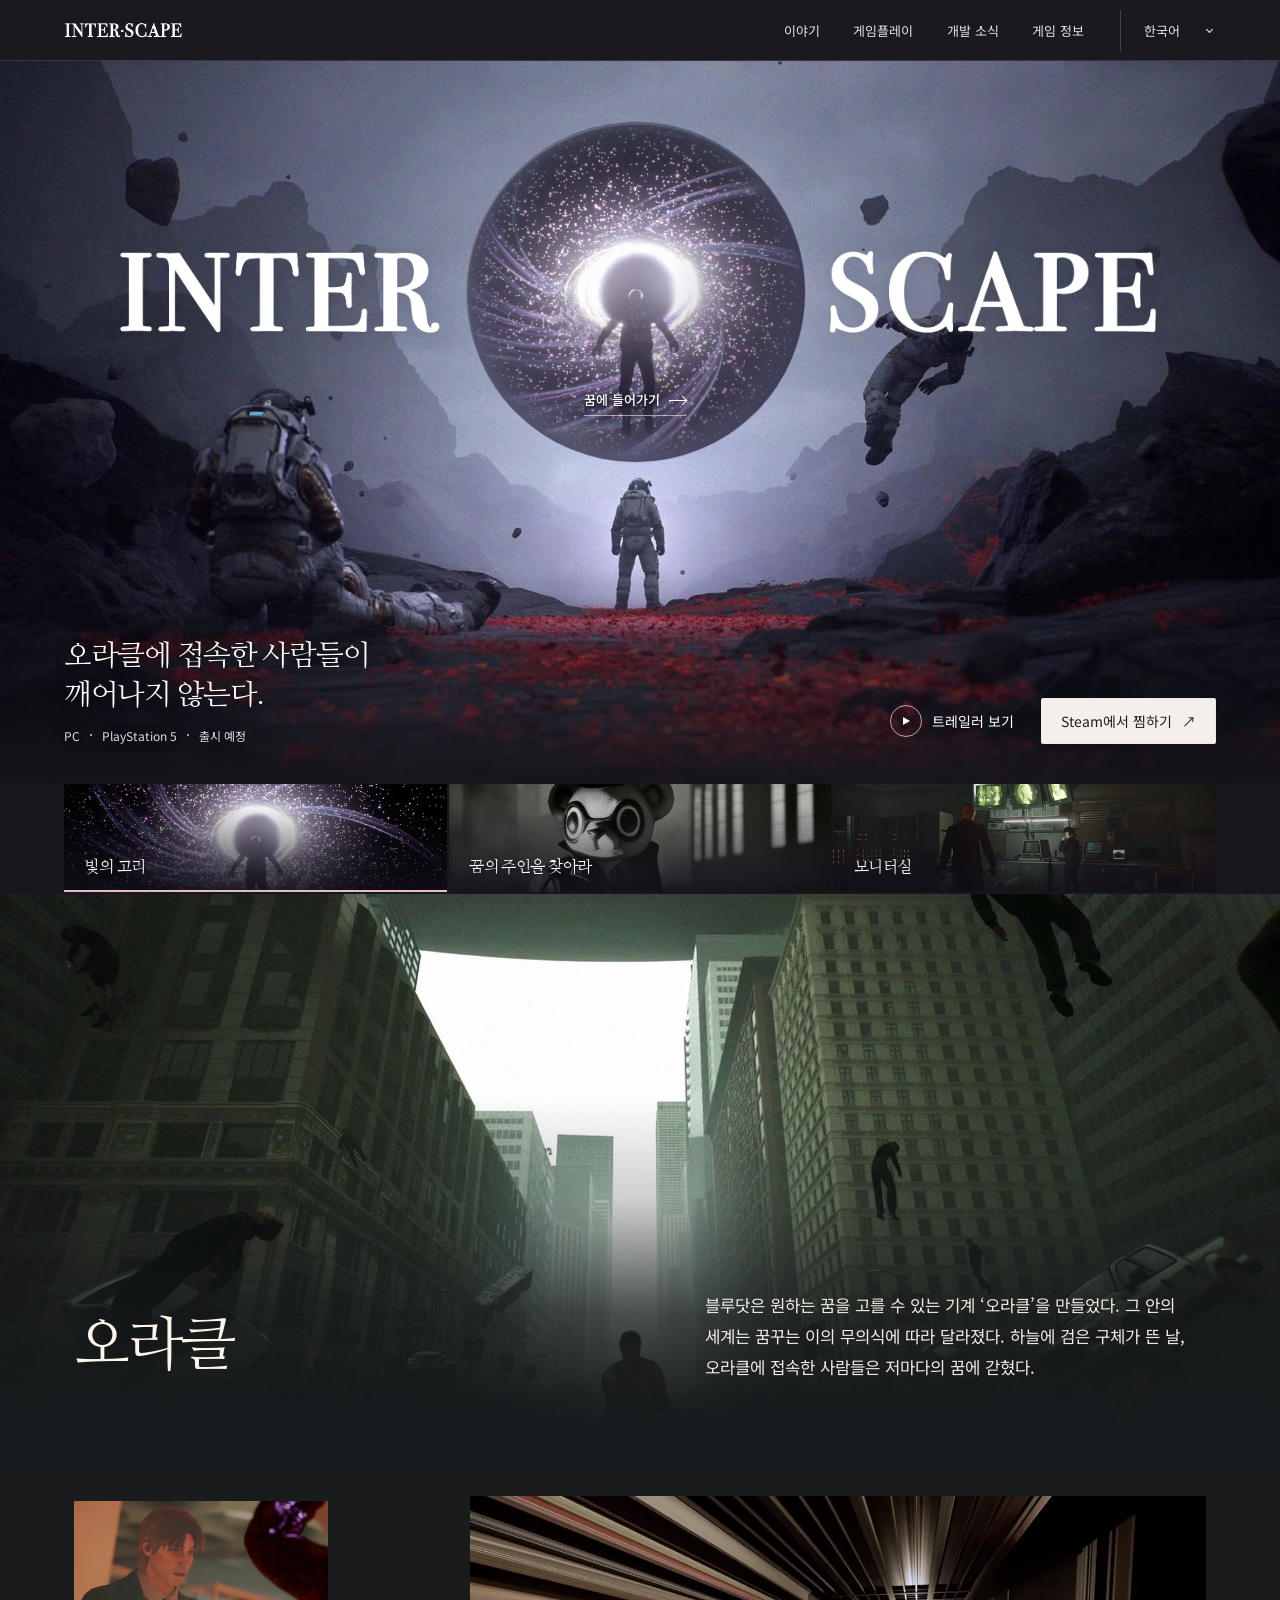
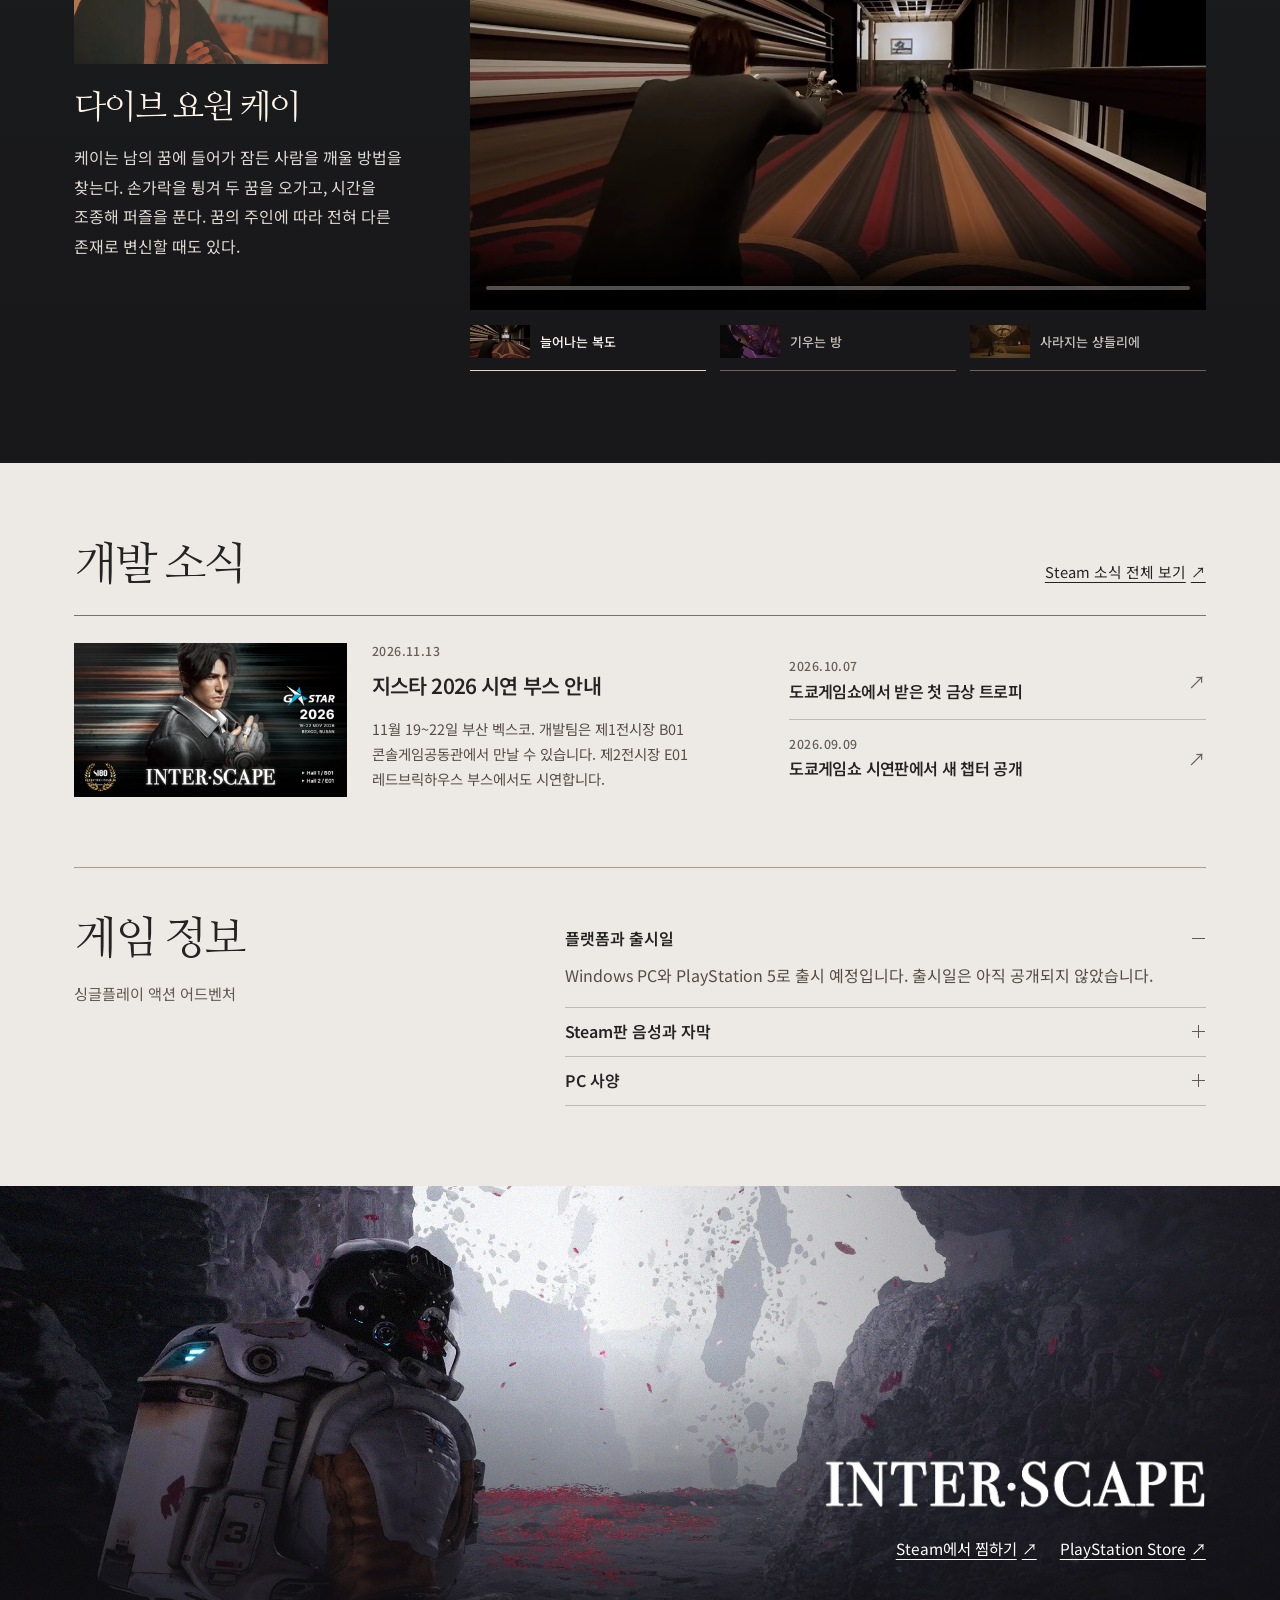
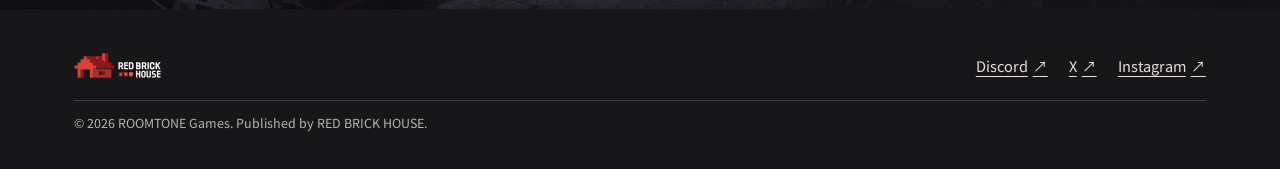
==== commit 432be3e0: "Refine the INTER•SCAPE dream cover, typography, and scene viewer" ====
--- a/index.html
+++ b/index.html
@@ -4,24 +4,29 @@
   <meta charset="utf-8">
   <meta name="viewport" content="width=device-width, initial-scale=1">
   <meta name="robots" content="noindex, nofollow">
-  <meta name="theme-color" content="#1a1920">
+  <meta name="theme-color" content="#191820">
   <title>INTER•SCAPE | 인터스케이프</title>
-  <meta name="description" content="드림머신 오라클에 접속한 사람들이 깨어나지 않는다. 다이브 요원 케이는 그들을 깨우러 꿈에 들어간다. 룸톤게임즈의 액션 어드벤처 INTER•SCAPE.">
+  <meta name="description" content="검은 구체가 나타난 뒤, 사람들이 꿈에서 깨어나지 못한다. 다이브 요원 케이는 잠든 이들을 찾아 꿈속으로 들어간다. 룸톤게임즈의 액션 어드벤처 INTER•SCAPE.">
   <meta property="og:title" content="INTER•SCAPE"><meta property="og:type" content="website">
-  <meta property="og:description" content="드림머신 오라클에 접속한 사람들이 깨어나지 않는다. 다이브 요원 케이는 그들을 깨우러 꿈에 들어간다. 룸톤게임즈의 액션 어드벤처 INTER•SCAPE.">
+  <meta property="og:description" content="검은 구체가 나타난 뒤, 사람들이 꿈에서 깨어나지 못한다. 다이브 요원 케이는 잠든 이들을 찾아 꿈속으로 들어간다. 룸톤게임즈의 액션 어드벤처 INTER•SCAPE.">
   <meta property="og:url" content="https://redbrickhouse.gg/interscape/">
   <meta property="og:image" content="https://redbrickhouse.gg/interscape/img/threshold.webp">
   <link rel="icon" href="data:image/svg+xml,%3Csvg xmlns='http://www.w3.org/2000/svg' viewBox='0 0 64 64'%3E%3Crect width='64' height='64' rx='10' fill='%23afaaba'/%3E%3Ccircle cx='32' cy='32' r='22' fill='%23151920'/%3E%3C/svg%3E">
   <link rel="preload" as="image" href="img/threshold.webp">
-  <link rel="stylesheet" href="dive/cover.css"><link rel="stylesheet" href="dive/chapters.css">
-  <script src="shift/body-copy.js?v=orb-1" defer></script><script src="dive/cover.js" defer></script><script src="shift/body.js?v=orb-1" defer></script>
+  <link rel="stylesheet" href="dive/cover.css?v=print-1"><link rel="stylesheet" href="dive/chapters.css?v=print-1"><link rel="stylesheet" href="dive/viewer.css?v=print-1">
+  <script src="shift/body-copy.js?v=print-1" defer></script><script src="dive/viewer.js?v=print-1" defer></script><script src="dive/cover.js?v=print-1" defer></script><script src="shift/body.js?v=print-1" defer></script>
 </head>
 <body data-dream="first">
 <a class="skip" href="#top" data-t="skip">본문으로</a>
-<header class="spine">
-  <a class="studio" href="https://www.roomtonegames.com/" target="_blank" rel="noopener"><img src="img/roomtone-logo.png" alt="ROOMTONE Games" width="1920" height="1080"></a>
-  <a class="home" href="#lobby"><img src="img/logo.png" alt="INTER•SCAPE" width="1642" height="252"></a>
-  <label class="language"><span class="sr" data-t="language">언어</span><select id="language"><option value="ko">한국어</option><option value="en">English</option><option value="zh">简体中文</option></select></label>
+<header class="mast">
+  <div class="mast-inner">
+    <a class="home" href="#lobby"><img src="img/logo.png" alt="INTER•SCAPE" width="1642" height="252"></a>
+    <nav id="site-nav" class="cover-nav" aria-label="주 메뉴" data-aria="nav"><a href="#story" data-t="storyNav">이야기</a><a href="#gameplay" data-t="playNav">게임플레이</a><a href="#journal" data-t="journalNav">개발 소식</a><a href="#information" data-t="infoNav">게임 정보</a></nav>
+    <div class="mast-tools">
+      <label class="language"><span class="sr" data-t="language">언어</span><select id="language"><option value="ko">한국어</option><option value="en">English</option><option value="zh">简体中文</option></select><i aria-hidden="true"></i></label>
+      <button type="button" class="menu" id="menu-toggle" aria-expanded="false" aria-controls="site-nav" aria-label="메뉴" data-aria="menu" hidden><i></i><i></i></button>
+    </div>
+  </div>
 </header>
 <main id="top">
 <section class="cover" id="lobby" aria-labelledby="game-title">
@@ -29,30 +34,34 @@
     <div class="optics">
       <img class="terrain" src="img/threshold.webp" width="1920" height="1080" fetchpriority="high" alt="">
       <div class="window" aria-hidden="true">
-        <img class="dream-image active" id="photo-halo" src="dive/art/halo.webp" data-src="dive/art/halo.webp" alt="" width="1920" height="1080">
+        <img class="dream-image" id="photo-halo" src="dive/art/halo.webp" data-src="dive/art/halo.webp" alt="" width="1920" height="1080">
         <img class="dream-image" id="photo-goggles" data-src="dive/art/goggles.webp" alt="" width="1920" height="1080" hidden>
         <img class="dream-image" id="photo-screens" data-src="dive/art/screens.webp" alt="" width="1920" height="1080" hidden>
+        <video id="monitor-film" muted playsinline preload="none" disablepictureinpicture hidden></video>
       </div>
+      <div class="lens-glint" aria-hidden="true"></div>
       <div class="globe-shade" aria-hidden="true"></div>
       <div class="ground" aria-hidden="true"></div>
       <h1 id="game-title"><span class="sr">INTER•SCAPE</span><span class="word first" aria-hidden="true"></span><span class="word last" aria-hidden="true"></span></h1>
-      <button type="button" id="enter" aria-describedby="portal-desc" hidden><span class="entry-label"><span data-t="enter">꿈에 들어가기</span><i aria-hidden="true">↗</i></span></button>
+      <button type="button" id="enter" aria-describedby="portal-desc" hidden><span class="entry-label"><span data-t="enter">꿈에 들어가기</span><i class="enter-arrow" aria-hidden="true"></i></span></button>
       <span id="portal-desc" class="sr" data-t="portalDesc">검은 구체 안의 장면을 화면 가득 엽니다.</span>
       <span class="sr" id="visual-description" role="img" aria-label="붉은 꽃밭에 선 우주복 차림의 인물 위로 거대한 구체가 떠 있다."></span>
-      <span class="sr" role="status" id="scene-status"></span>
+      <span role="status" id="scene-status"></span>
     </div>
-    <nav class="cover-nav" aria-label="주 메뉴" data-aria="nav"><a href="#story" data-t="storyNav">이야기</a><a href="#gameplay" data-t="playNav">게임플레이</a><a href="#journal" data-t="journalNav">소식</a><a href="#information" data-t="infoNav">게임 정보</a></nav>
-    <button class="return" id="leave" type="button" hidden><span aria-hidden="true">↶</span><span data-t="leave">꿈에서 나오기</span></button>
+    <button class="return" id="leave" type="button" hidden><span aria-hidden="true" class="back-arrow"></span><span data-t="leave">꿈에서 나오기</span></button>
     <div class="cover-foot">
-      <div class="scene-title" hidden><span id="scene-name">빛의 고리</span><a id="full-photo" href="dive/art/halo.webp" target="_blank" rel="noopener"><span data-t="fullPhoto">전체 스크린샷</span> ↗</a></div>
-      <div class="release"><p class="credit" data-t="credit">룸톤게임즈의 액션 어드벤처</p><p class="platform"><span>PC</span><b aria-hidden="true">/</b><span>PlayStation 5</span><b aria-hidden="true">/</b><span data-t="release">출시 예정</span></p></div>
-      <div class="film-links"><a class="trailer" data-trailer href="https://www.youtube.com/watch?v=OuanYzbB6oQ"><i aria-hidden="true"></i><span data-t="trailer">트레일러</span></a><a class="wishlist" href="https://store.steampowered.com/app/3093160/INTERSCAPE/" target="_blank" rel="noopener"><span data-t="wish">Steam에서 찜하기</span><span aria-hidden="true">↗</span></a></div>
+      <div class="scene-title" hidden>
+        <h2 id="scene-name">빛의 고리</h2>
+        <div class="scene-actions"><a id="full-photo" href="dive/art/halo.webp" target="_blank" rel="noopener"><i class="expand-mark" aria-hidden="true"></i><span data-t="fullPhoto">전체 스크린샷</span></a><button id="monitor-play" type="button" hidden><span class="small-play" aria-hidden="true"></span><span id="monitor-label">영상 재생</span></button></div>
+      </div>
+      <div class="release"><p class="credit"><span data-t="leadOne">오라클에 접속한 사람들이</span> <span data-t="leadTwo">깨어나지 않는다.</span></p><p class="platform"><span>PC</span><b aria-hidden="true"></b><span>PlayStation 5</span><b aria-hidden="true"></b><span data-t="release">출시 예정</span></p></div>
+      <div class="film-links"><a class="trailer" data-trailer href="https://www.youtube.com/watch?v=OuanYzbB6oQ"><i aria-hidden="true"></i><span data-t="trailer">트레일러 보기</span></a><a class="wishlist" href="https://store.steampowered.com/app/3093160/INTERSCAPE/" target="_blank" rel="noopener"><span data-t="wish">Steam에서 찜하기</span><span aria-hidden="true">↗</span></a></div>
     </div>
   </div>
   <div class="stills" id="worlds" role="group" aria-label="꿈 장면 선택" data-aria="choose" hidden>
-    <button data-photo="halo" aria-pressed="true" type="button"><span class="thumb"><img src="dive/art/halo-thumb.webp" alt="" width="144" height="80"></span><span data-t="halo">빛의 고리</span></button>
-    <button data-photo="goggles" aria-pressed="false" type="button"><span class="thumb"><img src="dive/art/goggles-thumb.webp" alt="" width="144" height="80"></span><span data-t="goggles">모자 쓴 곰</span></button>
-    <button data-photo="screens" aria-pressed="false" type="button"><span class="thumb"><img src="dive/art/screens-thumb.webp" alt="" width="144" height="80"></span><span data-t="screens">녹색 모니터</span></button>
+    <button data-photo="halo" aria-pressed="true" type="button"><span class="thumb"><img src="dive/art/halo-strip.webp" alt="" width="720" height="278"></span><span data-t="halo">빛의 고리</span></button>
+    <button data-photo="goggles" aria-pressed="false" type="button"><span class="thumb"><img src="dive/art/goggles-strip.webp" alt="" width="720" height="278"></span><span data-t="goggles">꿈의 주인을 찾아라</span></button>
+    <button data-photo="screens" aria-pressed="false" type="button"><span class="thumb"><img src="dive/art/screens-strip.webp" alt="" width="720" height="278"></span><span data-t="screens">모니터실</span></button>
   </div>
 </section>
 <section class="cut-story" id="story" aria-labelledby="cut-story-title">
@@ -64,8 +73,8 @@
     <figcaption class="sr"><span class="cut-here" data-t="cutStreet">도심의 빈 도로 위로 사람들이 떠 있다.</span><span class="cut-other" data-t="cutSphere">건물들 위로 거대한 검은 구체가 떠 있다.</span></figcaption>
   </figure>
   <div class="cut-wrap cut-story-credit">
-    <h2 id="cut-story-title" data-t="cutOracleTitle">드림머신 오라클</h2>
-    <div class="cut-voice"><p data-t="cutOracle">블루닷의 오라클에선 꾸고 싶은 꿈을 고를 수 있었다. 하늘에 검은 구체가 나타난 날, 오라클에 접속한 사람들이 잠에서 깨어나지 않았다.</p></div>
+    <h2 id="cut-story-title" data-t="cutOracleTitle">오라클</h2>
+    <div class="cut-voice"><p data-t="cutOracle">블루닷은 원하는 꿈을 고를 수 있는 기계 ‘오라클’을 만들었다. 그 안의 세계는 꿈꾸는 이의 무의식에 따라 달라졌다. 하늘에 검은 구체가 뜬 날, 오라클에 접속한 사람들은 저마다의 꿈에 갇혔다.</p></div>
   </div>
 </section>
 <section class="cut-play" id="gameplay" aria-labelledby="cut-play-title">
@@ -73,19 +82,19 @@
     <div class="cut-k">
       <figure><img src="img/v3-agent-k.webp" width="1920" height="1080" alt="" loading="lazy" decoding="async" /></figure>
       <div class="cut-kwords"><h2 id="cut-play-title" data-t="cutKTitle">다이브 요원 케이</h2>
-        <p data-t="cutAbility">케이는 사람들을 깨울 방법을 찾아 남의 꿈에 들어간다. 누구의 꿈이냐에 따라 시간을 조종해 퍼즐을 풀기도 하고, 다른 모습으로 변신하기도 한다.</p>
+        <p data-t="cutAbility">케이는 남의 꿈에 들어가 잠든 사람을 깨울 방법을 찾는다. 손가락을 튕겨 두 꿈을 오가고, 시간을 조종해 퍼즐을 푼다. 꿈의 주인에 따라 전혀 다른 존재로 변신할 때도 있다.</p>
       </div>
     </div>
     <figure class="cut-film" data-cut-cinema>
       <div class="cut-takes" role="group" aria-label="플레이 장면 선택" data-aria="cutTakes">
       <button type="button" aria-pressed="true" aria-controls="cut-player" data-cut-reel="corridor" data-t="cutCorridor">늘어나는 복도</button>
-      <button type="button" aria-pressed="false" aria-controls="cut-player" data-cut-reel="room" data-t="cutRoom">기울어진 방</button>
-      <button type="button" aria-pressed="false" aria-controls="cut-player" data-cut-reel="snap" data-t="cutSnap">손가락 튕기기</button>
+      <button type="button" aria-pressed="false" aria-controls="cut-player" data-cut-reel="room" data-t="cutRoom">기우는 방</button>
+      <button type="button" aria-pressed="false" aria-controls="cut-player" data-cut-reel="snap" data-t="cutSnap">사라지는 샹들리에</button>
     </div>
     <div class="cut-screen">
-        <video id="cut-player" aria-describedby="cut-scene-description" controls playsinline preload="none" poster="img/v3-action-poster.webp" width="1280" height="720" aria-label="게임플레이 영상" data-aria="cutVideo"><source src="media/v3-action-play.mp4" type="video/mp4"></video>
+        <video id="cut-player" aria-describedby="cut-scene-description" controls playsinline preload="none" poster="dive/art/corridor-print.webp" width="1280" height="720" aria-label="게임플레이 영상" data-aria="cutVideo"><source src="media/v3-action-play.mp4" type="video/mp4"></video>
       </div>
-      <figcaption class="sr" id="cut-scene-description"><p data-cut-note="corridor" data-t="cutClip">케이가 팔을 뻗자 복도 맞은편 벽이 멀어진다.</p><p data-cut-note="room" data-t="cutRoomClip" hidden>보랏빛 방에서 케이가 선 바닥이 한쪽으로 기운다.</p><p data-cut-note="snap" data-t="cutSnapClip" hidden>케이가 손가락을 튕기자 샹들리에가 사라지고 벽에 둥근 문양이 드러난다.</p></figcaption>
+      <figcaption class="sr" id="cut-scene-description"><p data-cut-note="corridor" data-t="cutClip">케이가 팔을 뻗자 복도 끝의 벽이 멀어진다.</p><p data-cut-note="room" data-t="cutRoomClip" hidden>보랏빛 방 안에서 케이의 발밑이 한쪽으로 기운다.</p><p data-cut-note="snap" data-t="cutSnapClip" hidden>케이가 손가락을 튕긴다. 천장의 샹들리에가 사라지고, 맞은편 벽에 둥근 문양이 드러난다.</p></figcaption>
     </figure>
   </div>
 </section>
@@ -94,19 +103,19 @@
     <header class="cut-newshead"><h2 id="cut-news-title" data-t="cutStudio">개발 소식</h2><a href="https://store.steampowered.com/news/app/3093160/" target="_blank" rel="noopener"><span data-t="cutAll">Steam 소식 전체 보기</span><span aria-hidden="true">↗</span></a></header>
     <a class="cut-newsfeature" href="https://steamcommunity.com/games/3093160/announcements/detail/690899935132910203" target="_blank" rel="noopener">
       <img src="atlas/gstar-2026.webp" width="800" height="450" alt="" loading="lazy" decoding="async">
-      <div><time datetime="2026-11-13">2026.11.13</time><h3 data-t="cutGstar">지스타 2026 시연 부스 안내</h3><p data-t="cutBooth">11월 19~22일 부산 벡스코. 시연 부스는 1관 B01(콘솔게임 공동관)과 2관 E01(레드브릭하우스)입니다.</p></div>
+      <div><time datetime="2026-11-13">2026.11.13</time><h3 data-t="cutGstar">지스타 2026 시연 부스 안내</h3><p data-t="cutBooth">11월 19~22일 부산 벡스코. 개발팀은 제1전시장 B01 콘솔게임공동관에서 만날 수 있습니다. 제2전시장 E01 레드브릭하우스 부스에서도 시연합니다.</p></div>
       <span class="cut-arrow" aria-hidden="true">↗</span>
     </a>
-    <a class="cut-newsline" href="https://store.steampowered.com/news/app/3093160/view/678511862081388592" target="_blank" rel="noopener"><time datetime="2026-10-07">2026.10.07</time><h3 data-t="cutTokyoBack">도쿄게임쇼 현장에서 받은 SELECTED INDIE 80 금상</h3><span class="cut-arrow" aria-hidden="true">↗</span></a>
-    <a class="cut-newsline" href="https://store.steampowered.com/news/app/3093160/view/705530923042471953" target="_blank" rel="noopener"><time datetime="2026-09-09">2026.09.09</time><h3 data-t="cutTokyo">도쿄게임쇼 시연판에 새 챕터 추가</h3><span class="cut-arrow" aria-hidden="true">↗</span></a>
+    <a class="cut-newsline" href="https://store.steampowered.com/news/app/3093160/view/678511862081388592" target="_blank" rel="noopener"><time datetime="2026-10-07">2026.10.07</time><h3 data-t="cutTokyoBack">도쿄게임쇼에서 받은 첫 금상 트로피</h3><span class="cut-arrow" aria-hidden="true">↗</span></a>
+    <a class="cut-newsline" href="https://store.steampowered.com/news/app/3093160/view/705530923042471953" target="_blank" rel="noopener"><time datetime="2026-09-09">2026.09.09</time><h3 data-t="cutTokyo">도쿄게임쇼 시연판에서 새 챕터 공개</h3><span class="cut-arrow" aria-hidden="true">↗</span></a>
   </div>
 </section>
 <section class="cut-info" id="information" aria-labelledby="cut-info-title">
   <div class="cut-wrap cut-infoinner">
     <div><h2 id="cut-info-title" data-t="cutInfo">게임 정보</h2><p class="cut-genre" data-t="cutGenre">싱글플레이 액션 어드벤처</p></div>
     <div class="cut-questions">
-      <details open><summary><span data-t="cutReleaseQ">플랫폼 · 출시일</span></summary><p data-t="cutReleaseA">PC(Windows), PlayStation 5. 출시일 미정.</p></details>
-      <details><summary><span data-t="cutLangQ">Steam판 지원 언어</span></summary><p data-t="cutLangA">영어 음성. 메뉴와 자막은 한국어를 포함해 30개 언어를 지원합니다.</p></details>
+      <details open><summary><span data-t="cutReleaseQ">플랫폼과 출시일</span></summary><p data-t="cutReleaseA">Windows PC와 PlayStation 5로 출시 예정입니다. 출시일은 아직 공개되지 않았습니다.</p></details>
+      <details><summary><span data-t="cutLangQ">Steam판 음성과 자막</span></summary><p data-t="cutLangA">음성은 영어로, 메뉴와 자막은 한국어를 포함한 30개 언어로 제공합니다.</p></details>
       <details><summary><span data-t="cutSpecQ">PC 사양</span></summary>
         <dl class="cut-specs">
           <dt data-t="cutMinimum">최소</dt><dd><span data-t="cutMinOS">Windows 10 64비트 · 8 GB RAM</span><span data-t="cutMinCPU">Intel Core i7-8700K / AMD Ryzen 5 1600X</span><span data-t="cutMinGPU">GeForce GTX 1060 6 GB / Radeon RX 5600 XT 6 GB / Intel Arc A380 6 GB</span></dd>
@@ -131,8 +140,26 @@
   <div class="cut-social"><a href="https://discord.gg/6ThJqwuYvJ" target="_blank" rel="noopener" aria-label="ROOMTONE Games (Discord)">Discord <span aria-hidden="true">↗</span></a><a href="https://x.com/ROOMTONE_Games" target="_blank" rel="noopener" aria-label="ROOMTONE Games (X)">X <span aria-hidden="true">↗</span></a><a href="https://www.instagram.com/roomtone_games/" target="_blank" rel="noopener" aria-label="ROOMTONE Games (Instagram)">Instagram <span aria-hidden="true">↗</span></a></div>
   <small lang="en">© 2026 ROOMTONE Games. Published by RED BRICK HOUSE.</small>
 </div></footer>
+<dialog id="still-dialog" aria-labelledby="still-title">
+  <header class="still-top">
+    <h2 id="still-title" aria-live="polite"></h2>
+    <button class="still-close" type="button" aria-label="닫기"><span aria-hidden="true">×</span></button>
+  </header>
+  <div class="still-stage">
+    <div class="still-mat"></div>
+    <div class="still-error" hidden><span role="status"></span><button class="still-retry" type="button">다시 시도</button></div>
+  </div>
+  <footer class="still-bottom">
+    <a class="still-file" target="_blank" rel="noopener"><span>원본 파일</span><i aria-hidden="true">↗</i></a>
+    <div class="still-pages">
+      <button class="still-prev" type="button" aria-label="이전 장면"><span aria-hidden="true">←</span></button>
+      <span class="still-count"></span>
+      <button class="still-next" type="button" aria-label="다음 장면"><span aria-hidden="true">→</span></button>
+    </div>
+  </footer>
+</dialog>
 <dialog id="trailer-modal" aria-labelledby="trailer-title">
-  <header><h2 id="trailer-title" data-t="trailer">트레일러</h2><button type="button" data-close aria-label="닫기" data-aria="close">×</button></header>
+  <header><h2 id="trailer-title" data-t="trailerTitle">공식 트레일러</h2><button type="button" data-close aria-label="닫기" data-aria="close">×</button></header>
   <div class="film-host"></div>
   <a href="https://www.youtube.com/watch?v=OuanYzbB6oQ" target="_blank" rel="noopener" data-t="youtube">YouTube에서 보기 ↗</a>
 </dialog></body></html>
--- a/dive/cover.css
+++ b/dive/cover.css
@@ -1,115 +1,153 @@
+@font-face { font-family:"Site Book KR"; src:url("type/book-ko.woff2") format("woff2"); font-weight:400; font-display:swap; }
+@font-face { font-family:"Site Book SC"; src:url("type/book-zh.woff2") format("woff2"); font-weight:500; font-display:swap; }
+@font-face { font-family:"Site Spectral"; src:url("type/book-latin.woff2") format("woff2"); font-weight:400; font-display:swap; }
+@font-face { font-family:"Site Sans"; src:url("type/sans-ko.woff2") format("woff2"); font-weight:400 650; font-display:swap; }
 :root {
-  color-scheme:dark;
-  --ink:#17161c; --ivory:#f5f1eb; --mute:#c4bec7; --rail:68px;
-  --sans:"Helvetica Neue",Arial,"Apple SD Gothic Neo","Malgun Gothic","Noto Sans CJK KR",sans-serif;
-  --serif:Georgia,"Noto Serif CJK KR",Batang,serif;
-  color:var(--ivory); background:var(--ink); font-family:var(--sans); -webkit-font-smoothing:antialiased;
+  color-scheme:dark; --night:#19181d; --ivory:#f6f1ec; --petal:#e3bdc7;
+  --sans:"Site Sans","Apple SD Gothic Neo","Malgun Gothic",Arial,sans-serif;
+  --serif:"Site Spectral","Site Book KR",Batang,Georgia,serif;
+  --edge:clamp(20px,5vw,110px); --mast-height:60px; --strip-height:clamp(88px,8.4vw,141px); scroll-padding-top:calc(var(--mast-height) + 6px);
+  color:var(--ivory); background:var(--night); font-family:var(--sans); -webkit-font-smoothing:antialiased;
 }
+:root:lang(zh) { --serif:"Site Spectral","Site Book SC","Songti SC",serif; --sans:"PingFang SC","Microsoft YaHei","Noto Sans CJK SC",Arial,sans-serif; }
 * { box-sizing:border-box; }
-body { margin:0; padding-left:var(--rail); }
+body { margin:0; }
 button,select { font:inherit; color:inherit; }
-a { color:inherit; }
 button,a,select,summary { touch-action:manipulation; }
 button { cursor:pointer; }
+a { color:inherit; }
+img,video { max-width:100%; }
 [hidden] { display:none!important; }
-img,video { max-width:100%; }
-:focus-visible { outline:2px solid #ffe5b8; outline-offset:4px; }
-.sr,.skip:not(:focus) { position:absolute!important; width:1px!important; height:1px!important; overflow:hidden!important; clip-path:inset(50%); white-space:nowrap; margin:-1px!important; }
-.skip:focus { position:fixed; top:8px; left:8px; z-index:40; padding:12px; background:var(--ink); }
-.spine { position:fixed; z-index:5; inset:0 auto 0 0; width:var(--rail); background:#1c1a20; display:flex; flex-direction:column; align-items:center; justify-content:space-between; border-right:1px solid #b4aaba35; padding:14px 0; }
-.spine a { display:flex; align-items:center; justify-content:center; }
-.studio img { width:52px; height:auto; display:block; }
-.spine .home { position:absolute; top:50%; left:50%; width:142px; min-height:42px; transform:translate(-50%,-50%) rotate(-90deg); }
-.home img { width:100%; height:auto; display:block; }
-.language select { appearance:none; cursor:pointer; background:#1c1a20; border:0; border-bottom:1px solid #cbc2d078; border-radius:0; padding:8px 3px; font-size:12px; }
-.cover { background:#211e25; }
-.frame { position:relative; isolation:isolate; height:clamp(545px,82svh,970px); container-type:size; }
+:focus-visible { outline:2px solid #ffddb6; outline-offset:4px; }
+.sr,.skip:not(:focus),#scene-status:not([data-error]) { position:absolute!important; width:1px!important; height:1px!important; overflow:hidden!important; clip-path:inset(50%); white-space:nowrap; margin:-1px!important; }
+.skip:focus { position:fixed; z-index:30; top:8px; left:8px; padding:12px; background:var(--night); }
+.mast { position:sticky; z-index:10; top:0; background:#19191e; border-bottom:1px solid #c4bac12f; }
+.mast-inner { min-height:var(--mast-height); max-width:1960px; padding-inline:var(--edge); margin:auto; display:flex; align-items:center; gap:36px; }
+.home { display:flex; align-items:center; width:clamp(118px,9.1vw,163px); min-height:44px; flex-shrink:0; }
+.home img { display:block; width:100%; height:auto; }
+.cover-nav { margin-left:auto; display:flex; gap:clamp(20px,2.6vw,52px); align-items:center; }
+.cover-nav a,.language select,.menu { color:#e5e0e1; font-size:13px; }
+.cover-nav a { padding:12px 0; text-decoration:none; text-underline-offset:6px; }
+.cover-nav a:hover { text-decoration:underline; color:#fff; }
+.mast-tools,.language { display:flex; align-items:center; }
+.language { position:relative; border-left:1px solid #b7a9b648; padding-left:16px; }
+.language select { appearance:none; background:var(--night); cursor:pointer; border:0; padding:11px 20px 11px 7px; }
+.language i { position:absolute; right:4px; top:calc(50% - 3px); width:5px; height:5px; border-style:solid; border-width:0 1px 1px 0; transform:rotate(45deg); pointer-events:none; }
+.menu { background:transparent; border:0; width:44px; height:44px; padding:12px 5px 12px 13px; }
+.menu i { display:block; width:21px; height:1px; background:currentColor; margin:5px 0; }
+.menu[aria-expanded=true] i:first-child { transform:translateY(3px) rotate(45deg); }
+.menu[aria-expanded=true] i:last-child { transform:translateY(-3px) rotate(-45deg); }
+.cover { background:#19181e; }
+.frame { position:relative; isolation:isolate; container-type:size; height:clamp(465px,calc(100svh - var(--mast-height) - var(--strip-height) - 9px),920px); }
 .optics,.terrain,.window,.ground { position:absolute; inset:0; width:100%; height:100%; }
-.optics { overflow:hidden; isolation:isolate; background:#393943; --iw:max(100cqw,177.77778cqh); --ih:max(56.25cqw,100cqh); --cx:calc(50cqw - .00364583 * var(--iw)); --cy:calc(20cqh + .11944444 * var(--ih)); --r:calc(.13177083 * var(--iw)); }
-.terrain { object-fit:cover; object-position:50% 20%; pointer-events:none; }
-.window { clip-path:circle(var(--r) at var(--cx) var(--cy)); transition:clip-path .88s cubic-bezier(.57,.05,.21,1); overflow:hidden; }
-.dream-image { position:absolute; left:calc(var(--cx) - var(--r)); top:calc(var(--cy) - var(--r)); width:calc(2 * var(--r)); height:calc(2 * var(--r)); max-width:none; object-fit:cover; object-position:50% 48%; transition:left .88s,top .88s,width .88s,height .88s; transition-timing-function:cubic-bezier(.57,.05,.21,1); }
-#photo-goggles { object-position:41% 42%; }
-#photo-screens { object-position:50% 39%; }
-.globe-shade,#enter { position:absolute; left:calc(var(--cx) - var(--r)); top:calc(var(--cy) - var(--r)); width:calc(2 * var(--r)); height:calc(2 * var(--r)); border-radius:50%; }
-.globe-shade { pointer-events:none; background:radial-gradient(circle at 46% 42%,#1816231f 9%,#1b182c41 59%,#1c1c2bb3 89%,#242331e8 100%); box-shadow:inset 0 0 2px #e7deec45; transition:opacity .55s; }
-.ground { pointer-events:none; background:linear-gradient(0deg,#131015d1 0%,#19141e10 22%,transparent 42%),linear-gradient(180deg,#0f101a55,transparent 18%); }
-.word { position:absolute; z-index:1; top:var(--cy); transform:translateY(-50%); pointer-events:none; background-image:url(../img/logo.png); background-repeat:no-repeat; filter:drop-shadow(0 2px 10px #1a162742); transition:opacity .3s,translate .8s; }
-.word.first { width:min(26.8cqw,calc(var(--cx) - var(--r) - 5cqw)); right:calc(100% - var(--cx) + var(--r) + 1.4cqw); aspect-ratio:770/199; background-size:213.25% auto; background-position:1.84% 54.7%; }
-.word.last { width:min(27.3cqw,calc(100cqw - var(--cx) - var(--r) - 5cqw)); left:calc(var(--cx) + var(--r) + 1.4cqw); aspect-ratio:787/199; background-size:208.65% auto; background-position:99.55% 54.7%; }
-#enter { display:flex; align-items:flex-end; justify-content:center; border:0; background:transparent; padding:0 0 12%; padding-bottom:calc(var(--r)*.28); z-index:2; }
-#enter:focus-visible { outline-offset:3px; }
-.entry-label { color:white; display:flex; align-items:center; gap:.6em; font-size:clamp(13px,1.05vw,18px); font-weight:550; padding:6px 0; text-shadow:0 1px 7px #121218,0 1px 3px black; border-bottom:1px solid #f1e9f080; }
-.entry-label i { font-size:1.2em; font-style:normal; }
+.optics {
+  isolation:isolate; overflow:hidden; background:#464553;
+  /* The original 1920 x 1080 still places the sphere at (953,345), radius 253. */
+  --iw:max(100cqw,177.77778cqh); --ih:max(56.25cqw,100cqh);
+  --cx:calc(50cqw - .00364583 * var(--iw)); --cy:calc(18cqh + .13944444 * var(--ih)); --r:calc(.13177083 * var(--iw));
+}
+.terrain { object-fit:cover; object-position:50% 18%; pointer-events:none; }
+.window { clip-path:circle(var(--r) at var(--cx) var(--cy)); transition:clip-path 980ms cubic-bezier(.54,.02,.18,1); overflow:hidden; }
+.dream-image,#monitor-film { position:absolute; left:calc(var(--cx) - var(--r)); top:calc(var(--cy) - var(--r)); width:calc(2 * var(--r)); height:calc(2 * var(--r)); max-width:none; object-fit:cover; object-position:50% 48%; }
+.dream-image { transition:left 980ms,top 980ms,width 980ms,height 980ms; transition-timing-function:cubic-bezier(.54,.02,.18,1); }
+[data-image=goggles],#photo-goggles { object-position:41% 42%; }
+[data-image=screens],#photo-screens { object-position:50% 39%; }
+.frame[data-inside=false] .dream-image { mask-image:radial-gradient(closest-side,#000 38%,#000f 58%,#000b 79%,#0005 94%,transparent); }
+.globe-shade,.lens-glint,#enter {
+  position:absolute; left:calc(var(--cx) - var(--r)); top:calc(var(--cy) - var(--r));
+  width:calc(2 * var(--r)); height:calc(2 * var(--r)); border-radius:50%;
+}
+.globe-shade,.lens-glint,.ground { pointer-events:none; }
+.globe-shade { background:radial-gradient(closest-side at 43% 39%,#c0b6dd0a 41%,#28203432 88%,#221d3282 160%); box-shadow:inset 1px 1px 2px #d3cadd61,inset -3px -4px 11px #1c162b65; transition:opacity .4s; }
+.lens-glint { z-index:1; opacity:0; background:radial-gradient(ellipse at var(--light-x,40%) var(--light-y,35%),#e5dfed33,transparent 57%); transition:opacity .5s; }
+.optics[data-lit] .lens-glint { opacity:1; }
+.ground { background:linear-gradient(0deg,#16151bef 0%,#17151d6b 12%,#18171d10 30%,transparent 45%); }
+#game-title { margin:0; }
+.word { position:absolute; top:var(--cy); transform:translateY(-50%); background:url(../img/logo.png) no-repeat; filter:drop-shadow(0 2px 10px #1a162730); pointer-events:none; transition:opacity .42s,translate .9s; }
+.word.first { width:min(25cqw,calc(var(--cx) - var(--r) - var(--edge) - 1vw)); right:calc(100% - var(--cx) + var(--r) + 2cqw); aspect-ratio:770/199; background-size:213.25% auto; background-position:1.84% 54.7%; }
+.word.last { width:min(25.55cqw,calc(100cqw - var(--cx) - var(--r) - var(--edge) - 1vw)); left:calc(var(--cx) + var(--r) + 2cqw); aspect-ratio:787/199; background-size:208.65% auto; background-position:99.55% 54.7%; }
+#enter { z-index:2; display:flex; align-items:flex-end; justify-content:center; padding:0 0 calc(var(--r)*.27); border:0; background:transparent; color:#fff; }
+#enter:focus-visible { outline-offset:5px; }
+.entry-label { display:flex; gap:9px; align-items:center; padding:5px 0; border-bottom:1px solid #fff8; font:500 clamp(13px,1vw,16px)/1.5 var(--sans); text-shadow:0 1px 6px #1a1528,0 2px 3px #16131c; }
+.enter-arrow,.back-arrow { position:relative; display:inline-block; width:17px; height:1px; background:currentColor; }
+.enter-arrow::after,.back-arrow::after { content:""; position:absolute; right:0; top:-3px; height:6px; width:6px; border-style:solid; border-width:1px 1px 0 0; transform:rotate(45deg); }
+.back-arrow { transform:rotate(180deg); }
 #enter:hover .entry-label { border-color:white; }
 .frame[data-inside=true] .window { clip-path:circle(155vmax at var(--cx) var(--cy)); }
-.frame[data-inside=true] .dream-image { left:0; top:0; width:100%; height:100%; }
-.frame[data-inside=true] .globe-shade,.frame[data-inside=true] .word { opacity:0; }
-.frame[data-inside=true] .word.first { translate:-5vw 0; }
-.frame[data-inside=true] .word.last { translate:5vw 0; }
-.cover-nav,.return,.cover-foot { position:absolute; z-index:3; }
-.cover-nav { top:clamp(10px,2.3vw,30px); left:4%; display:flex; gap:clamp(18px,2.5vw,45px); color:white; text-shadow:0 1px 7px #201b29,0 1px 3px #201b29; }
-.cover-nav a { padding:8px 0; text-decoration:none; font-size:13px; }
-.cover-nav a:hover,.trailer:hover,.return:hover { text-decoration:underline; text-underline-offset:5px; }
-.return { top:clamp(10px,2.3vw,30px); right:4%; display:flex; align-items:center; gap:7px; color:white; background:#15131bdc; border:1px solid #ffffff62; padding:8px 13px; border-radius:20px; }
-.cover-foot { left:4%; right:4%; bottom:clamp(20px,3vw,48px); display:flex; gap:16px; align-items:end; justify-content:space-between; text-shadow:0 2px 5px #131016; }
-.release p { margin:0; }
-.credit { font:500 clamp(16px,1.4vw,23px)/1.4 var(--sans); letter-spacing:-.035em; }
-.platform { margin-top:7px!important; display:flex; flex-wrap:wrap; align-items:center; gap:10px; color:#ece4eb; font-size:12px; }
-.platform b { font-weight:400; opacity:.62; }
-.scene-title { font:normal clamp(28px,4.4vw,76px)/1.05 var(--serif); letter-spacing:-.055em; }
-.film-links { display:flex; align-items:center; gap:22px; }
-.film-links a { display:inline-flex; align-items:center; justify-content:center; gap:10px; min-height:44px; font-size:14px; white-space:nowrap; text-decoration:none; }
+.frame[data-inside=true] :is(.dream-image,#monitor-film) { width:100%; height:100%; left:0; top:0; }
+.frame[data-inside=true] :is(.globe-shade,.lens-glint,.word) { opacity:0; }
+.frame[data-inside=true] .word.first { translate:-6vw 0; }
+.frame[data-inside=true] .word.last { translate:6vw 0; }
+.return,.cover-foot,#scene-status[data-error] { position:absolute; z-index:3; }
+.return { top:22px; right:var(--edge); display:flex; align-items:center; gap:10px; color:white; background:#19171fde; border:1px solid #ffffff68; font-size:13px; border-radius:2px; padding:10px 15px; }
+#scene-status[data-error] { left:var(--edge); bottom:24%; padding:10px 14px; background:#201b25; color:white; font-size:14px; }
+.cover-foot { left:var(--edge); right:var(--edge); bottom:clamp(20px,3.2vw,47px); display:flex; gap:20px; justify-content:space-between; align-items:flex-end; text-shadow:0 1px 11px #141018a6; pointer-events:none; }
+.cover-foot a,.cover-foot button { pointer-events:auto; }
+.release p,.scene-title h2 { margin:0; }
+.credit,.scene-title h2 { font:400 clamp(25px,2.28vw,44px)/1.32 var(--serif); letter-spacing:-.044em; color:#fffbf5; }
+.credit span { display:block; }
+.platform { margin-top:11px!important; color:#e3dce0; font-size:12px; display:flex; align-items:center; gap:10px; }
+.platform b { height:2px; width:2px; border-radius:50%; background:#e1cfd4; }
+.film-links,.scene-actions { display:flex; align-items:center; }
+.film-links { gap:clamp(14px,2.1vw,36px); }
+.film-links a,.scene-actions a,.scene-actions button { display:inline-flex; align-items:center; justify-content:center; gap:10px; text-decoration:none; font-size:14px; }
+.film-links a { min-height:46px; }
 .trailer { color:white; }
-.trailer i { width:0; height:0; display:block; border-block:5px solid transparent; border-left:8px solid currentColor; }
-.wishlist { border:1px solid #faf1ebbd; border-radius:100px; padding:8px 19px; color:#211d24; background:#f2ebe6; text-shadow:none; }
-.wishlist:hover { background:white; }
-.stills { display:flex; min-height:76px; gap:clamp(18px,3vw,55px); align-items:center; justify-content:center; padding:8px 4%; background:#211e25; }
-.stills button { position:relative; display:flex; align-items:center; gap:12px; padding:5px 2px; font-size:13px; color:#c5bac7; border:0; background:transparent; }
-.stills .thumb { width:clamp(48px,5vw,82px); aspect-ratio:1.8; overflow:hidden; opacity:.75; }
-.thumb img { display:block; width:100%; height:100%; object-fit:cover; }
-.stills button[aria-pressed=true],.stills button:hover { color:white; }
-.stills button[aria-pressed=true] .thumb { opacity:1; }
-.stills button[aria-pressed=true] span:last-child { text-decoration:underline; text-underline-offset:5px; }
-#trailer-modal { padding:0; width:min(980px,94vw); background:#1c1920; color:var(--ivory); border:1px solid #7c7484; }
-#trailer-modal::backdrop { background:#0d0a12e8; }
-#trailer-modal header { display:flex; padding:5px 14px; align-items:center; justify-content:space-between; }
-#trailer-modal h2 { font:500 17px var(--sans); margin:0; }
-#trailer-modal button { border:0; background:transparent; font-size:25px; width:44px; height:44px; }
-#trailer-modal>a { display:inline-flex; padding:12px 16px; font-size:14px; }
+.trailer i { display:grid; place-items:center; height:32px; width:32px; border-radius:50%; border:1px solid #ede5e1b3; }
+.trailer i::after,.small-play { content:""; height:0; width:0; border-block:4px solid transparent; border-left:7px solid currentColor; }
+.wishlist { padding:8px 19px; border:1px solid #eee5e5ab; border-radius:2px; background:#f4efeb; text-shadow:none; color:#211e24; }
+.wishlist:hover { background:white; }.trailer:hover span,.scene-actions a:hover { text-decoration:underline; text-underline-offset:4px; }
+.scene-actions { gap:20px; margin-top:7px; }
+.scene-actions a,.scene-actions button { min-height:38px; color:white; font-size:13px; border:0; padding:0; background:transparent; text-shadow:0 1px 4px black; }
+#monitor-play[data-state=playing] .small-play { width:7px; height:10px; border:0; border-inline:2px solid; }
+.stills { display:grid; grid-template-columns:repeat(3,minmax(0,1fr)); gap:2px; padding:0 var(--edge) 2px; margin:0; background:#17161b; }
+.stills button { position:relative; isolation:isolate; display:flex; align-items:flex-end; gap:10px; text-align:start; color:#fcf7f3; height:var(--strip-height); border:0; background:#29252c; padding:0 clamp(11px,1.6vw,30px) 14px; }
+.stills .thumb,.thumb img,.stills button::before { position:absolute; inset:0; width:100%; height:100%; }
+.stills .thumb { z-index:-2; overflow:hidden; }
+.thumb img { display:block; object-fit:cover; transition:transform .55s ease-out; }
+.stills button::before { content:""; z-index:-1; background:linear-gradient(0deg,#100e17dc,transparent 80%),linear-gradient(90deg,#110d182b,transparent 63%); }
+.stills button[aria-pressed=true]::after { content:""; position:absolute; left:0; right:0; bottom:0; height:2px; background:var(--petal); }
+.stills button span:last-child { font:400 clamp(15px,1.25vw,24px)/1.3 var(--serif); letter-spacing:-.035em; text-shadow:0 1px 3px #1a151e; }
+.stills button:focus-visible { outline-offset:-4px; }
+@media(hover:hover) { .stills button:hover img { transform:scale(1.035); } }
+#trailer-modal { padding:0; width:min(1040px,94vw); background:#19191e; color:var(--ivory); border:1px solid #7a7283; }
+#trailer-modal::backdrop { background:#0c0b11eb; }
+#trailer-modal header { display:flex; padding:6px 18px; align-items:center; justify-content:space-between; }
+#trailer-modal h2 { font:400 22px var(--serif); margin:0; }
+#trailer-modal button { width:44px; height:44px; border:0; background:none; font-size:26px; }
+#trailer-modal>a { display:inline-flex; padding:12px 18px; font-size:14px; }
 .film-host { aspect-ratio:16/9; background:black; }
-.film-host iframe { display:block; width:100%; height:100%; border:0; }
-@media(max-width:900px) { :root { --rail:52px; } .studio img { width:44px; } .frame { height:clamp(485px,74svh,700px); } }
+.film-host iframe { width:100%; height:100%; display:block; border:0; }
+@media(min-width:681px) and (max-width:900px) {
+  .mast-inner { gap:18px; }.cover-nav { gap:18px; }
+  .frame { height:clamp(475px,70svh,730px); }.film-links { gap:12px; }.credit { font-size:24px; }
+}
 @media(max-width:680px) {
-  body { padding-left:0; }
-  .spine { height:54px; position:relative; inset:auto; width:100%; padding:0 18px; flex-direction:row; border-right:0; border-bottom:1px solid #b4aaba35; }
-  .spine .home { position:static; transform:none; width:115px; order:-1; }
-  .studio { display:none!important; }
-  .language select { background:none; border:0; font-size:12px; }
-  .frame { height:clamp(390px,70svh,620px); }
-  .optics { --r:calc(.13177083 * var(--iw)); }
-  .word.first { width:39cqw; right:auto; left:4.2cqw; top:calc(var(--cy) - .72 * var(--r)); }
-  .word.last { width:42cqw; left:auto; right:4.2cqw; top:calc(var(--cy) + .79 * var(--r)); }
-  .cover-nav { top:5px; left:4%; right:4%; gap:0; justify-content:space-between; }
-  .cover-nav a { font-size:12px; min-height:37px; display:flex; align-items:center; }
-  .return { top:47px; right:4%; font-size:12px; }
-  .cover-foot { left:5%; right:5%; bottom:16px; display:block; }
-  .credit { font-size:16px; }.platform { font-size:11px; gap:7px; }
-  .film-links { margin-top:9px; gap:20px; }.film-links a { font-size:12px; min-height:39px; }.wishlist { order:-1; padding:8px 15px; }
-  #enter { align-items:center; padding:0; }.entry-label { font-size:13px; background:#191622b8; border:1px solid #c2b6c973; border-radius:50px; padding:8px 11px; }
-  .stills { gap:12px; justify-content:space-between; padding:10px 5%; min-height:64px; }
-  .stills button { gap:6px; font-size:12px; }
-  .stills .thumb { width:32px; aspect-ratio:1.2; }
+  :root { --edge:clamp(16px,5vw,32px); --mast-height:52px; }
+  .mast-inner { flex-wrap:wrap; gap:0; justify-content:space-between; }
+  .mast-tools { min-height:var(--mast-height); }.home { width:117px; }
+  .language { border:0; padding:0; }.language select { font-size:12px; }
+  .cover-nav { order:3; width:100%; justify-content:space-between; margin:0; gap:8px; }
+  .cover-nav a { font-size:13px; }
+  .mast[data-enhanced] .cover-nav { display:none; }
+  .mast[data-open] .cover-nav { display:flex; min-height:51px; border-top:1px solid #c4bac13d; }
+  .frame { height:clamp(402px,calc(80svh - 54px),710px); }
+  .word.first { width:37cqw; right:auto; left:4.7cqw; top:calc(var(--cy) - .78 * var(--r)); }
+  .word.last { width:39cqw; left:auto; right:4.7cqw; top:calc(var(--cy) + .83 * var(--r)); }
+  #enter { padding-bottom:calc(var(--r)*.43); }.entry-label { font-size:12px; }
+  .cover-foot { display:block; bottom:17px; }
+  .credit,.scene-title h2 { font-size:clamp(23px,5.7vw,34px); line-height:1.32; }
+  .platform { margin-top:7px!important; gap:8px; font-size:11px; }
+  .film-links { gap:19px; margin-top:10px; }.film-links a { font-size:12px; min-height:40px; }.wishlist { order:-1; padding:7px 14px; }.trailer i { width:24px; height:24px; }
+  .return { top:14px; font-size:12px; }.scene-actions { gap:15px; margin:0; }
+  .stills { padding:0; }.stills button { height:clamp(88px,24vw,127px); padding:0 9px 10px; }
+  .stills button span:last-child { font-size:clamp(13px,3.4vw,17px); line-height:1.37; word-break:keep-all; }
 }
-@media(max-width:380px) { .stills { gap:5px; } .stills button { font-size:11px; }.stills .thumb { width:26px; } }
-@media(prefers-reduced-motion:reduce) { *,*::before,*::after { scroll-behavior:auto!important; } .window,.dream-image,.globe-shade,.word { transition:none; } }
-#game-title { margin:0; }
-.frame[data-inside=false] .dream-image { mask-image:radial-gradient(closest-side,#000 45%,#000e 68%,#000a 85%,#0002 98%,transparent); }
-.frame[data-inside=true] .cover-nav { visibility:hidden; }
-.scene-title { font-size:clamp(23px,2.3vw,40px); }
-#full-photo { display:block; width:fit-content; margin-top:7px; font:400 12px/1.45 var(--sans); letter-spacing:0; color:white; text-underline-offset:3px; }
-@media(max-width:680px) {
-  #enter { align-items:flex-end; padding-bottom:calc(var(--r)*.44); }
-  .return { top:12px; }
-  .stills button { text-align:start; line-height:1.4; }
+@media(prefers-reduced-motion:reduce) {
+  *,*::before,*::after { scroll-behavior:auto!important; }
+  .window,.dream-image,.globe-shade,.lens-glint,.word,.thumb img { transition:none; }
 }
+.expand-mark { width:12px; height:12px; display:inline-block; position:relative; }
+.expand-mark::before,.expand-mark::after { position:absolute; width:5px; height:5px; content:""; border:solid currentColor; }
+.expand-mark::before { left:0; bottom:0; border-width:0 0 1px 1px; }
+.expand-mark::after { right:0; top:0; border-width:1px 1px 0 0; }
--- a/dive/chapters.css
+++ b/dive/chapters.css
@@ -1,288 +1,215 @@
 .cut-story, .cut-play, .cut-journal, .cut-info, .cut-end, .cut-footer {
-  --gutter: clamp(24px, 6vw, 104px);
-  --ink: #211a24;
-  --paper: #e9e2e5;
-  --fine-rule: #a89ba4;
-  box-sizing: border-box;
-  color: #f5edf1;
-  background: #18131b;
+  --gutter: clamp(24px, 5.8vw, 98px);
+  --chapter-ink: #252322;
+  --chapter-paper: #edeae5;
+  --chapter-rule: #c0bab4;
+  color: #f0eae4;
+  background: #17181a;
   word-break: keep-all;
-  overflow-wrap: anywhere;
-}
-.cut-wrap {
-  width: min(calc(100% - var(--gutter) * 2), 1352px);
-  margin-inline: auto;
-}
-:where(.cut-story, .cut-play, .cut-journal, .cut-info, .cut-end, .cut-footer) :is(h2,h3,p,figure,dl,dd) {
-  margin: 0;
-}
+  overflow-wrap: break-word;
+}
+.cut-wrap { width: min(calc(100% - var(--gutter) * 2), 1380px); margin-inline: auto; }
+:where(.cut-story, .cut-play, .cut-journal, .cut-info, .cut-end, .cut-footer) :is(h2,h3,p,figure,dl,dd) { margin: 0; }
 :where(.cut-story, .cut-play, .cut-journal, .cut-info) h2 {
-  font: 500 clamp(2rem, 3.8vw, 4rem)/1.14 Georgia, "Noto Serif CJK KR", Batang, serif;
+  font: 500 clamp(2.25rem, 3.7vw, 4.7rem)/1.2 var(--serif);
   letter-spacing: -.055em;
+  text-wrap: balance;
 }
 :where(.cut-story, .cut-play, .cut-journal, .cut-info, .cut-end, .cut-footer) :focus-visible {
-  outline: 2px solid currentColor;
-  outline-offset: 4px;
-}
-:where(.cut-journal,.cut-info,.cut-end,.cut-footer) a { color: inherit; }
-:where(.cut-story,.cut-play) .sr {
-  position: absolute;
-  width: 1px;
-  height: 1px;
-  margin: -1px;
-  padding: 0;
-  overflow: hidden;
-  clip-path: inset(50%);
-  white-space: nowrap;
-  border: 0;
-}
-
+  outline: 2px solid currentColor; outline-offset: 4px;
+}
+:where(.cut-journal, .cut-info, .cut-end, .cut-footer) a { color: inherit; }
+.cut-voice, .cut-kwords p, .cut-newsfeature p, .cut-questions p { text-wrap: pretty; }
 .cut-story {
-  display: grid;
-  position: relative;
-  isolation: isolate;
-  align-items: center;
-  background: #151218;
+  position: relative; isolation: isolate; display: grid; align-items: end;
+  background: #191c1e;
 }
 .cut-street, .cut-story-credit { grid-area: 1 / 1; }
-.cut-street {
-  min-height: clamp(385px, 40vw, 680px);
-  align-self: stretch;
-  position: relative;
-  width: 78%;
-  justify-self: end;
-}
+.cut-street { position: relative; min-height: clamp(440px, 42vw, 720px); align-self: stretch; }
 .cut-street-frames, .cut-street-frames img { position: absolute; inset: 0; width: 100%; height: 100%; }
-.cut-street-frames {
-  mask-image: linear-gradient(90deg, transparent, #000 38%);
-}
-.cut-street-frames img {
-  display: block;
-  object-fit: cover;
-  object-position: 50% 59%;
-  transition: opacity .42s ease;
-}
-.cut-street-frames .cut-other { object-position: 50% 48%; }
-.cut-street .cut-other { opacity: 0; }
+.cut-street-frames img { display: block; object-fit: cover; object-position: 50% 56%; transition: opacity .4s ease; }
+.cut-street-frames .cut-other { object-position: 50% 42%; opacity: 0; }
+.cut-street-frames::after {
+  position: absolute; inset: 0; content: "";
+  background: linear-gradient(0deg, #191c1e 0%, #171a1cf5 6%, #171a1cc2 22%, #14181a35 43%, transparent 62%);
+}
 .cut-street figcaption .cut-other, body[data-dream="other"] .cut-street figcaption .cut-here { display: none; }
 body[data-dream="other"] .cut-street-frames .cut-here { opacity: 0; }
-body[data-dream="other"] .cut-street .cut-other { opacity: 1; }
+body[data-dream="other"] .cut-street-frames .cut-other { opacity: 1; }
 body[data-dream="other"] .cut-street figcaption .cut-other { display: inline; }
 .cut-story-credit {
-  position: relative;
-  padding-block: clamp(50px, 6.5vw, 112px);
-  pointer-events: none;
-}
-.cut-story-credit h2, .cut-story-credit .cut-voice { width: min(37%, 460px); }
-.cut-story-credit h2 {
-  font-size: clamp(2.35rem, 4.2vw, 4.65rem);
-  text-wrap: balance;
-  color: #fff6fd;
-}
-.cut-voice {
-  margin-top: clamp(17px, 2vw, 34px);
-  font-size: clamp(.98rem, 1.2vw, 1.28rem);
-  line-height: 1.78;
-  color: #e8e0e4;
-}
-.cut-voice p + p { margin-top: .7em; }
+  position: relative; display: grid; grid-template-columns: 1.05fr .95fr; align-items: end;
+  gap: clamp(30px, 6vw, 110px); padding-block: 32px clamp(36px, 3.8vw, 68px);
+}
+.cut-story-credit h2 { font-size: clamp(2.65rem, 4.6vw, 5.35rem); color: #fff4e8; }
+.cut-voice { max-width: 35em; font-size: clamp(1.05rem, 1.24vw, 1.34rem); line-height: 1.85; color: #f1eae2; }
+.cut-voice p + p { margin-top: .75em; }
 
-.cut-play {
-  padding: clamp(54px, 6.5vw, 110px) 0;
-  background: #201923;
-}
-.cut-play > .cut-wrap {
-  display: grid;
-  grid-template-columns: minmax(205px, .72fr) minmax(0, 1.94fr);
-  align-items: center;
-  gap: clamp(26px, 5.3vw, 88px);
-}
-.cut-k { min-width: 0; }
-.cut-k figure {
-  width: min(100%, 245px);
-  margin-bottom: clamp(19px, 2.3vw, 36px);
-}
-.cut-k img { display: block; width: 100%; height: auto; aspect-ratio: 1.62; object-fit: cover; object-position: 40% 39%; }
-.cut-kwords h2 { font-size: clamp(1.75rem, 2.6vw, 3rem); text-wrap: balance; }
-.cut-kwords p {
-  margin-top: 17px;
-  font-size: clamp(.95rem, 1.1vw, 1.1rem);
-  line-height: 1.8;
-  color: #d8cdd5;
-}
-.cut-film { display: flex; flex-direction: column; min-width: 0; }
-.cut-screen { order: 0; background: #0d0b0f; }
+.cut-play { background: linear-gradient(#191c1e, #191a1c 35%, #181719); padding-block: clamp(45px,5vw,82px) clamp(64px,7.2vw,120px); }
+.cut-play > .cut-wrap { display: grid; grid-template-columns: minmax(215px,.76fr) minmax(0,1.7fr); align-items: start; gap: clamp(32px,5.2vw,92px); }
+.cut-k { min-width: 0; padding-top: 5px; }
+.cut-k figure { width: 77%; max-width: 332px; margin: 0 0 clamp(18px,1.9vw,30px); }
+.cut-k img { display: block; width: 100%; height: auto; aspect-ratio: 1.55; object-fit: cover; object-position: 40% 38%; }
+.cut-kwords h2 { font-size: clamp(1.9rem,2.65vw,3.4rem); color: #fff4e8; }
+.cut-kwords p { margin-top: 14px; max-width: 30em; font-size: clamp(1rem,1.13vw,1.2rem); line-height: 1.85; color: #ded8d2; }
+.cut-film { min-width: 0; display: flex; flex-direction: column; }
+.cut-screen { order: 0; background: #100f10; }
 .cut-screen video { display: block; width: 100%; height: auto; aspect-ratio: 16 / 9; }
 .cut-takes {
-  order: 1;
-  display: flex;
-  flex-wrap: wrap;
-  align-items: baseline;
-  gap: 2px clamp(18px, 2.2vw, 36px);
-  border-bottom: 1px solid #635463;
+  order: 1; display: grid; grid-template-columns: repeat(3,minmax(0,1fr));
+  align-items: stretch; gap: clamp(8px,1.1vw,19px); margin-top: 13px;
 }
 .cut-takes button {
-  appearance: none;
-  min-height: 46px;
-  padding: 10px 0 9px;
-  border: 0;
-  border-bottom: 2px solid transparent;
-  border-radius: 0;
-  background: transparent;
-  color: #d3c3ce;
-  font: inherit;
-  font-size: .95rem;
-  line-height: 1.5;
-  text-align: start;
-  cursor: pointer;
-}
-.cut-takes button[aria-pressed="true"] { color: #fff2f6; border-color: #e5a2ae; }
-.cut-takes button:hover { color: white; }
-.cut-film [hidden] { display: none; }
+  display: flex; align-items: center; justify-content: flex-start; min-height: 48px; gap: 10px;
+  border: 0; border-radius: 0; border-bottom: 1px solid #69625e; background: transparent;
+  padding: 0 0 9px; color: #c6c0bc; font: 500 clamp(.81rem,1vw,1rem)/1.38 var(--sans);
+  text-align: start; cursor: pointer; overflow-wrap: anywhere;
+}
+.cut-takes button::before {
+  content: ""; display: block; flex: none; width: clamp(37px,4.7vw,76px);
+  aspect-ratio: 16 / 9; background: url(art/clip-strip.webp) left center / 300% auto no-repeat;
+  opacity: .68; transition: opacity .18s ease;
+}
+.cut-takes [data-cut-reel="room"]::before { background-position: 50% center; }
+.cut-takes [data-cut-reel="snap"]::before { background-position: right center; }
+.cut-takes button[aria-pressed="true"] { color: #fffaf6; border-color: #ead2be; }
+.cut-takes button[aria-pressed="true"]::before, .cut-takes button:hover::before { opacity: 1; }
+.cut-takes button:hover { color: #fff; }
 
-.cut-journal, .cut-info { color: var(--ink); background: var(--paper); }
-.cut-journal { padding: clamp(54px, 6vw, 100px) 0 0; }
-.cut-journal > .cut-wrap, .cut-infoinner {
-  display: grid;
-  grid-template-columns: minmax(200px, .58fr) minmax(0, 1.62fr);
-  gap: 0 clamp(34px, 5vw, 86px);
-}
-.cut-newshead { grid-row: 1 / 4; }
-.cut-newshead h2, .cut-infoinner h2 { font-size: clamp(1.9rem, 3.25vw, 3.75rem); }
+.cut-journal, .cut-info { color: var(--chapter-ink); background: var(--chapter-paper); }
+.cut-journal { padding-block: clamp(55px,6vw,102px) 0; }
+.cut-journal > .cut-wrap { display: grid; grid-template-columns: minmax(0,1.22fr) minmax(0,.78fr); gap: 0 clamp(26px,5vw,94px); }
+.cut-newshead {
+  display: flex; grid-column: 1 / -1; align-items: end; justify-content: space-between;
+  gap: 18px; padding-bottom: clamp(16px,1.7vw,28px);
+  margin-bottom: clamp(19px,2.1vw,36px); border-bottom: 1px solid #78716c;
+}
+.cut-newshead h2, .cut-infoinner h2 { font-size: clamp(2.05rem,3.5vw,4.45rem); }
 .cut-newshead a, .cut-social a, .cut-questions a, .cut-endlinks a {
-  display: inline-flex;
-  align-items: baseline;
-  flex-wrap: wrap;
-  gap: 6px;
-  text-underline-offset: 4px;
-  text-decoration-thickness: 1px;
-}
-.cut-newshead a {
-  padding-block: 12px;
-  margin-top: 8px;
-  font-size: .85rem;
-}
+  display: inline-flex; align-items: center; gap: 5px;
+  text-underline-offset: .26em; text-decoration-thickness: 1px;
+}
+.cut-newshead a { min-height: 44px; font-size: .92rem; }
 .cut-newsfeature, .cut-newsline {
-  display: grid;
-  align-items: center;
-  gap: clamp(12px, 2vw, 30px);
-  padding: 17px 0;
-  border-top: 1px solid var(--fine-rule);
-  text-decoration: none;
-  min-width: 0;
-}
-.cut-newsfeature {
-  grid-template-columns: minmax(0, 1fr) clamp(92px, 12vw, 192px) auto;
-  border-top-color: #605461;
-  padding: 20px 0;
-}
-.cut-newsfeature div { grid-area: 1 / 1; }
-.cut-newsfeature img {
-  grid-area: 1 / 2;
-  display: block;
-  width: 100%;
-  height: auto;
-}
-.cut-newsfeature h3 { margin-top: 6px; font-size: clamp(1.24rem, 1.8vw, 1.9rem); }
-.cut-journal h3 { font-weight: 580; line-height: 1.42; letter-spacing: -.035em; }
-.cut-journal time { font-size: .8rem; color: #665964; font-variant-numeric: tabular-nums; }
-.cut-newsfeature p { margin-top: 9px; max-width: 47em; color: #594e56; font-size: .94rem; line-height: 1.65; }
-.cut-newsline { grid-template-columns: minmax(78px, .24fr) minmax(0, 1fr) auto; }
-.cut-newsline h3 { font-size: clamp(.99rem, 1.18vw, 1.22rem); }
-.cut-newsfeature:hover h3,.cut-newsline:hover h3 { text-decoration: underline; text-underline-offset: 4px; }
-.cut-arrow { font-size: 1.15rem; }
-.cut-info { padding: clamp(42px, 5vw, 78px) 0 clamp(54px, 6vw, 90px); }
-.cut-infoinner { align-items: start; padding-top: clamp(24px, 3vw, 44px); border-top: 1px solid var(--fine-rule); }
-.cut-genre { margin-top: 14px; color: #594e56; font-size: .9rem; line-height: 1.6; }
+  display: grid; min-width: 0; text-decoration: none; color: inherit;
+}
+.cut-newsfeature { grid-row: 2 / 4; grid-column: 1; grid-template-columns: .85fr 1.1fr; align-content: center; gap: 5px clamp(15px,1.9vw,32px); }
+.cut-newsfeature img { grid-row: 1 / 4; width: 100%; height: auto; align-self: center; }
+.cut-newsfeature > div { display: contents; }
+.cut-newsfeature :is(time,h3,p) { grid-column: 2; }
+.cut-newsfeature .cut-arrow { display: none; }
+.cut-journal h3 { font-weight: 570; line-height: 1.48; letter-spacing: -.04em; text-wrap: pretty; }
+.cut-newsfeature h3 { font-size: clamp(1.19rem,1.62vw,1.85rem); }
+.cut-journal time { font: 500 .77rem/1.4 var(--sans); color: #685f59; font-variant-numeric: tabular-nums; letter-spacing: .035em; }
+.cut-newsfeature p { margin-top: 5px; font-size: clamp(.9rem,1.05vw,1.07rem); color: #564d47; line-height: 1.75; }
+.cut-newsline { grid-column: 2; grid-template-columns: 1fr auto; gap: 4px 16px; align-content: center; padding-block: 12px; }
+.cut-newsline + .cut-newsline { border-top: 1px solid var(--chapter-rule); }
+.cut-newsline time, .cut-newsline h3 { grid-column: 1; }
+.cut-newsline h3 { font-size: clamp(1.01rem,1.21vw,1.39rem); }
+.cut-newsline .cut-arrow { grid-area: 1 / 2 / 3; align-self: center; color: #6a6059; font-size: 1.1rem; }
+.cut-journal a:hover h3 { text-decoration: underline; text-underline-offset: .21em; text-decoration-thickness: 1px; }
+.cut-info { padding-block: clamp(40px,5.5vw,90px) clamp(52px,6.3vw,105px); }
+.cut-infoinner {
+  display: grid; grid-template-columns: minmax(175px,.8fr) minmax(0,1.2fr);
+  align-items: start; gap: clamp(28px,5vw,90px); border-top: 1px solid #a59c94; padding-top: clamp(26px,3.6vw,62px);
+}
+.cut-genre { margin-top: 13px; font-size: .95rem; color: #625954; line-height: 1.65; }
 .cut-questions { min-width: 0; }
-.cut-questions details { border-bottom: 1px solid var(--fine-rule); }
+.cut-questions details { border-bottom: 1px solid var(--chapter-rule); }
 .cut-questions summary {
-  cursor: pointer;
-  padding: 14px 0;
-  font-weight: 600;
-  line-height: 1.4;
-  list-style-position: inside;
-}
-.cut-questions summary::marker { color: #715265; }
-.cut-questions details p { margin-bottom: 16px; font-size: .98rem; line-height: 1.65; color: #4d424b; }
-.cut-specs { display: grid; grid-template-columns: max-content minmax(0, 1fr); gap: 15px 20px; margin: 3px 0 20px; font-size: .9rem; line-height: 1.68; }
+  display: flex; align-items: center; justify-content: space-between; gap: 20px; cursor: pointer;
+  list-style: none; min-height: 48px; line-height: 1.4; padding-block: 12px;
+  font-weight: 580; font-size: clamp(1rem,1.15vw,1.15rem);
+}
+.cut-questions summary::-webkit-details-marker { display: none; }
+.cut-questions summary::after {
+  content: ""; flex: none; width: 15px; height: 15px; color: #615953;
+  background: linear-gradient(currentColor,currentColor) center / 13px 1px no-repeat,
+    linear-gradient(currentColor,currentColor) center / 1px 13px no-repeat;
+}
+.cut-questions details[open] summary::after { background-size: 13px 1px, 0 0; }
+.cut-questions details p { margin-bottom: 17px; max-width: 47em; font-size: 1rem; line-height: 1.72; color: #544d47; }
+.cut-specs { display: grid; grid-template-columns: max-content minmax(0,1fr); gap: 15px 22px; margin: 4px 0 19px; font-size: .92rem; line-height: 1.7; }
 .cut-specs dt { font-weight: 600; }
 .cut-specs dd span { display: block; }
-.cut-questions details .cut-sharedspec { font-size: .88rem; margin-bottom: 5px; }
+.cut-questions details .cut-sharedspec { font-size: .9rem; margin-bottom: 3px; }
+.cut-end {
+  position: relative; display: grid; align-items: end; overflow: hidden; isolation: isolate;
+  min-height: clamp(324px,33vw,560px); background: #171619;
+}
+.cut-endshot, .cut-end::before { position: absolute; inset: 0; width: 100%; height: 100%; }
+.cut-endshot { z-index: -2; object-fit: cover; object-position: 46% 52%; }
+.cut-end::before { z-index: -1; content: ""; background: linear-gradient(0deg,#111015bf 0%,transparent 62%),linear-gradient(270deg,#17141b9c 0%,transparent 53%); }
+.cut-endcontent { width: min(calc(100% - var(--gutter) * 2),1380px); margin-inline: auto; padding-block: clamp(27px,3vw,52px); }
+.cut-endtitle { display: block; width: clamp(215px,30vw,460px); max-width: 100%; height: auto; margin-left: auto; }
+.cut-endlinks { display: flex; flex-wrap: wrap; justify-content: flex-end; align-items: center; gap: 4px clamp(15px,1.8vw,30px); margin-top: 13px; }
+.cut-endlinks a { color: white; min-height: 44px; font-size: .96rem; }
+.cut-footer { background: #171619; }
+.cut-footerinner { display: grid; grid-template-columns: 1fr auto; align-items: center; gap: 13px 24px; padding-block: clamp(23px,2.7vw,45px); }
+.cut-studios, .cut-social { display: flex; flex-wrap: wrap; align-items: center; gap: 3px 21px; }
+.cut-studios a, .cut-social a { display: inline-flex; align-items: center; min-height: 44px; }
+.cut-studios img { display: block; height: 33px; width: auto; }
+.cut-studios a:first-child img { height: 25px; }
+.cut-social a { color: #e6dfda; font-size: .91rem; }
+.cut-footer small { grid-column: 1 / -1; border-top: 1px solid #3e383f; padding-top: 13px; font-size: .78rem; line-height: 1.6; color: #bab2b4; }
 
-.cut-end {
-  position: relative;
-  display: grid;
-  align-items: end;
-  isolation: isolate;
-  min-height: clamp(300px, 30vw, 490px);
-  overflow: hidden;
-}
-.cut-end::before, .cut-endshot { position: absolute; inset: 0; width: 100%; height: 100%; }
-.cut-endshot { z-index: -2; object-fit: cover; object-position: 50% 47%; }
-.cut-end::before { z-index: -1; content: ""; background: linear-gradient(0deg, #110e16da 1%, transparent 76%), linear-gradient(90deg, #100b1470, transparent 63%); }
-.cut-endcontent { width: min(calc(100% - var(--gutter) * 2), 1352px); margin: 0 auto; padding-block: clamp(27px, 3.2vw, 50px); }
-.cut-endtitle { display: block; width: clamp(230px, 31vw, 445px); max-width: 100%; height: auto; }
-.cut-endlinks { display: flex; flex-wrap: wrap; align-items: center; gap: 6px 24px; margin-top: 18px; }
-.cut-endlinks a { color: #fff; align-items: center; min-height: 44px; font-size: .95rem; text-shadow: 0 1px 5px #18121a; }
-.cut-footer { background: #151018; }
-.cut-footerinner {
-  display: flex;
-  flex-wrap: wrap;
-  align-items: center;
-  justify-content: space-between;
-  gap: 14px 28px;
-  padding-block: 24px;
-}
-.cut-studios, .cut-social { display: flex; flex-wrap: wrap; align-items: center; gap: 5px 23px; }
-.cut-studios a, .cut-social a { display: inline-flex; align-items: center; min-height: 44px; }
-.cut-studios img { display: block; height: 32px; width: auto; }
-.cut-studios a:first-child img { height: 25px; }
-.cut-social a, .cut-footer small { color: #d6cbd3; font-size: .82rem; line-height: 1.55; }
-.cut-footer small { font-size: .76rem; }
-
-@media (max-width: 820px) {
-  .cut-story-credit h2, .cut-story-credit .cut-voice { width: min(43%, 350px); }
-  .cut-play > .cut-wrap { grid-template-columns: minmax(170px, .7fr) minmax(0, 1.45fr); gap: 26px; }
-  .cut-journal > .cut-wrap, .cut-infoinner { grid-template-columns: minmax(140px, .48fr) minmax(0, 1.62fr); gap: 0 24px; }
-}
-@media (max-width: 650px) {
-  .cut-story { align-items: end; }
-  .cut-street { width: 100%; height: clamp(240px, 63vw, 390px); min-height: 0; align-self: start; }
-  .cut-street-frames { mask-image: linear-gradient(0deg, transparent, black 36%); }
-  .cut-story-credit { align-self: end; margin-top: clamp(189px, 48vw, 296px); padding: 0 0 43px; }
-  .cut-story-credit h2, .cut-story-credit .cut-voice { width: 100%; }
-  .cut-story-credit h2 { font-size: clamp(2.05rem, 7vw, 3rem); }
-  .cut-voice { margin-top: 13px; max-width: 38em; font-size: 1rem; }
-  .cut-play { padding: 38px 0 40px; }
+@media(max-width: 900px) {
+  .cut-play > .cut-wrap { grid-template-columns: minmax(180px,.72fr) minmax(0,1.4fr); gap: 28px; }
+  .cut-k figure { width: 90%; }
+  .cut-takes button { flex-direction: column; gap: 6px; align-items: flex-start; }
+  .cut-takes button::before { width: 55px; }
+  .cut-journal > .cut-wrap { grid-template-columns: minmax(0,1.15fr) minmax(0,.85fr); gap: 0 28px; }
+  .cut-newsfeature { grid-template-columns: 1fr; }
+  .cut-newsfeature img { grid-area: auto; width: min(160px,80%); }
+  .cut-newsfeature :is(time,h3,p) { grid-column: 1; }
+  .cut-newsfeature time { margin-top: 8px; }
+}
+@media(max-width: 680px) {
+  .cut-story { --gutter: clamp(23px,6.3vw,40px); }
+  .cut-street { align-self: start; min-height: 0; height: clamp(262px,67vw,400px); }
+  .cut-street-frames::after { background: linear-gradient(0deg,#191c1e, #191c1e69 13%,transparent 36%); }
+  .cut-story-credit { display: block; margin-top: clamp(231px,57vw,340px); padding: 0 0 33px; }
+  .cut-story-credit h2 { font-size: clamp(2.1rem,7.2vw,3.2rem); }
+  .cut-voice { font-size: 1rem; line-height: 1.78; margin-top: 14px; }
+  .cut-play { padding-block: 20px 44px; }
   .cut-play > .cut-wrap { display: block; }
-  .cut-k { display: grid; align-items: start; grid-template-columns: minmax(66px, .46fr) minmax(0, 1fr); gap: 17px; }
+  .cut-k { display: grid; grid-template-columns: minmax(85px,.65fr) minmax(0,1.35fr); align-items: center; gap: 18px; padding: 0; }
   .cut-k figure { width: 100%; margin: 0; }
-  .cut-k img { aspect-ratio: .81; object-position: 36% 42%; }
-  .cut-kwords h2 { font-size: clamp(1.55rem, 5.1vw, 2.15rem); }
-  .cut-kwords p { margin-top: 9px; font-size: .95rem; line-height: 1.67; }
-  .cut-film { margin-top: 24px; }
+  .cut-k img { aspect-ratio: .68; object-position: 39% 47%; }
+  .cut-kwords h2 { font-size: clamp(1.53rem,5.5vw,2.35rem); }
+  .cut-kwords p { margin-top: 10px; font-size: .965rem; line-height: 1.7; }
+  .cut-film { margin-top: 27px; }
+  .cut-takes button { flex-direction: column; gap: 6px; }
+  .cut-takes button::before { width: 100%; aspect-ratio: 2.45; }
+  .cut-takes { margin-top: 9px; gap: 8px; }
   .cut-screen { margin-inline: calc(-1 * var(--gutter)); }
+  .cut-journal { padding-top: 43px; }
   .cut-journal > .cut-wrap, .cut-infoinner { display: block; }
-  .cut-newshead { display: flex; align-items: baseline; justify-content: space-between; flex-wrap: wrap; gap: 3px 16px; padding-bottom: 13px; }
-  .cut-newshead a { margin-top: 0; }
-  .cut-newsfeature { grid-template-columns: minmax(0, 1fr) minmax(68px, 23%) auto; gap: 9px; }
-  .cut-newsline { grid-template-columns: minmax(0, 1fr) auto; gap: 3px 12px; }
-  .cut-newsline h3 { grid-area: 2 / 1; }
-  .cut-newsline .cut-arrow { grid-area: 1 / 2 / 3; }
-  .cut-newsfeature p { font-size: .92rem; }
-  .cut-info { padding: 24px 0 42px; }
+  .cut-newshead { gap: 15px; align-items: center; padding-bottom: 12px; margin-bottom: 18px; }
+  .cut-newshead h2,.cut-infoinner h2 { font-size: clamp(1.88rem,6.2vw,2.7rem); }
+  .cut-newshead a { font-size: .79rem; }
+  .cut-newsfeature { grid-template-columns: minmax(91px,32%) minmax(0,1fr); gap: 3px 15px; padding-bottom: 17px; border-bottom: 1px solid var(--chapter-rule); }
+  .cut-newsfeature img { grid-area: 1 / 1 / 3; width: 100%; }
+  .cut-newsfeature time { margin: 0; grid-area: 1 / 2; align-self: end; }
+  .cut-newsfeature h3 { grid-area: 2 / 2; align-self: start; line-height: 1.37; }
+  .cut-newsfeature p { grid-column: 1 / -1; margin-top: 8px; }
+  .cut-newsline { padding-block: 14px; }
+  .cut-info { padding-block: 25px 45px; }
+  .cut-infoinner { padding-top: 24px; }
   .cut-infoinner > div:first-child { margin-bottom: 13px; }
-  .cut-genre { margin-top: 8px; }
-  .cut-footerinner { display: grid; justify-items: start; gap: 5px; }
-  .cut-end { min-height: 315px; }
-}
-@media (max-width: 400px) {
-  .cut-specs { grid-template-columns: 1fr; gap: 4px; }
-  .cut-specs dt:not(:first-child) { margin-top: 8px; }
-  .cut-newsfeature { grid-template-columns: 1fr 72px; }
-  .cut-newsfeature .cut-arrow { display: none; }
-}
-@media (prefers-reduced-motion: reduce) {
-  .cut-street-frames img { transition: none; }
-}
+  .cut-genre { margin-top: 7px; }
+  .cut-end { min-height: 300px; }
+  .cut-endshot { object-position: 33% 50%; }
+  .cut-endcontent { padding-block: 18px; }
+  .cut-endtitle { width: clamp(191px,55vw,295px); }
+  .cut-endlinks { margin-top: 4px; }
+  .cut-endlinks a { font-size: .84rem; }
+  .cut-footerinner { grid-template-columns: 1fr; gap: 6px; padding-block: 18px 22px; }
+  .cut-footer small { margin-top: 4px; }
+}
+@media(max-width: 380px) {
+  .cut-k { grid-template-columns: minmax(78px,.56fr) minmax(0,1.44fr); gap: 13px; }
+  .cut-specs { grid-template-columns: 1fr; gap: 3px; }
+  .cut-specs dt:not(:first-child) { margin-top: 9px; }
+}
+@media(prefers-reduced-motion: reduce) { .cut-street-frames img, .cut-takes button::before { transition: none; } }
--- a/dive/viewer.css
+++ b/dive/viewer.css
@@ -0,0 +1,42 @@
+html:has(#still-dialog[open]) { overflow:hidden; }
+#still-dialog {
+  --viewer-edge:clamp(14px,2.2vw,36px);
+  width:min(96vw,calc((94dvh - 116px)*16/9 + 2px),1770px);
+  max-width:100%; max-height:96dvh; padding:0; overflow:auto; overscroll-behavior:contain;
+  background:#211f25; border:1px solid #79727b; color:#f5f0eb;
+  box-shadow:0 17px 80px #03030866;
+}
+#still-dialog::backdrop { background:#100e14ee; }
+.still-top,.still-bottom,.still-pages,.still-file { display:flex; align-items:center; }
+.still-top,.still-bottom { justify-content:space-between; gap:14px; padding-inline:var(--viewer-edge); }
+.still-top { min-height:54px; }
+#still-title { margin:0; font:400 clamp(18px,1.5vw,25px)/1.3 var(--serif); letter-spacing:-.035em; }
+#still-dialog button { color:inherit; background:none; padding:0; border:0; font:inherit; }
+.still-close,.still-prev,.still-next { display:grid; place-items:center; min-width:44px; min-height:44px; }
+.still-close span { font:300 28px/1 var(--sans); }
+#still-dialog .still-close { margin-right:-10px; }
+.still-stage { position:relative; background:#101013; touch-action:pan-y pinch-zoom; }
+.still-mat { position:relative; width:100%; aspect-ratio:16/9; overflow:hidden; }
+.still-mat img { display:block; width:100%; height:100%; object-fit:contain; animation:still-develop .20s ease-out; }
+@keyframes still-develop { from { opacity:.82; } to { opacity:1; } }
+.still-error { position:absolute; inset:auto 0 0; align-items:center; justify-content:center; gap:14px; padding:10px 15px; background:#221e25ed; font-size:13px; }
+.still-error:not([hidden]) { display:flex; }
+#still-dialog .still-retry { text-decoration:underline; text-underline-offset:4px; min-height:32px; white-space:nowrap; }
+.still-bottom { min-height:50px; }
+.still-file { gap:7px; color:#e0d9dd; line-height:1.35; min-height:44px; font-size:13px; text-decoration:none; }
+.still-file:hover,.still-file:focus-visible { text-decoration:underline; text-underline-offset:4px; }
+.still-file i { font-style:normal; }
+.still-pages { gap:4px; margin-right:-12px; }
+#still-dialog .still-pages button { font:19px/1 var(--sans); }
+.still-count { min-width:44px; text-align:center; font:400 13px/1 var(--sans); font-variant-numeric:tabular-nums; color:#bfb6c0; white-space:nowrap; }
+#still-dialog button:hover { background:#fff1; }
+#still-dialog :focus-visible { outline:2px solid #f2e2c6; outline-offset:-3px; border-radius:2px; }
+@media(max-width:700px) {
+  #still-dialog { width:100vw; max-width:100%; border-width:1px 0; }
+  .still-top,.still-bottom { min-height:48px; }
+}
+@media(orientation:landscape) and (max-height:530px) {
+  #still-dialog { width:min(100vw,calc((100dvh - 90px)*16/9)); max-height:100dvh; }
+  .still-top,.still-bottom { min-height:44px; }
+}
+@media(prefers-reduced-motion:reduce) { .still-mat img { animation:none; } }
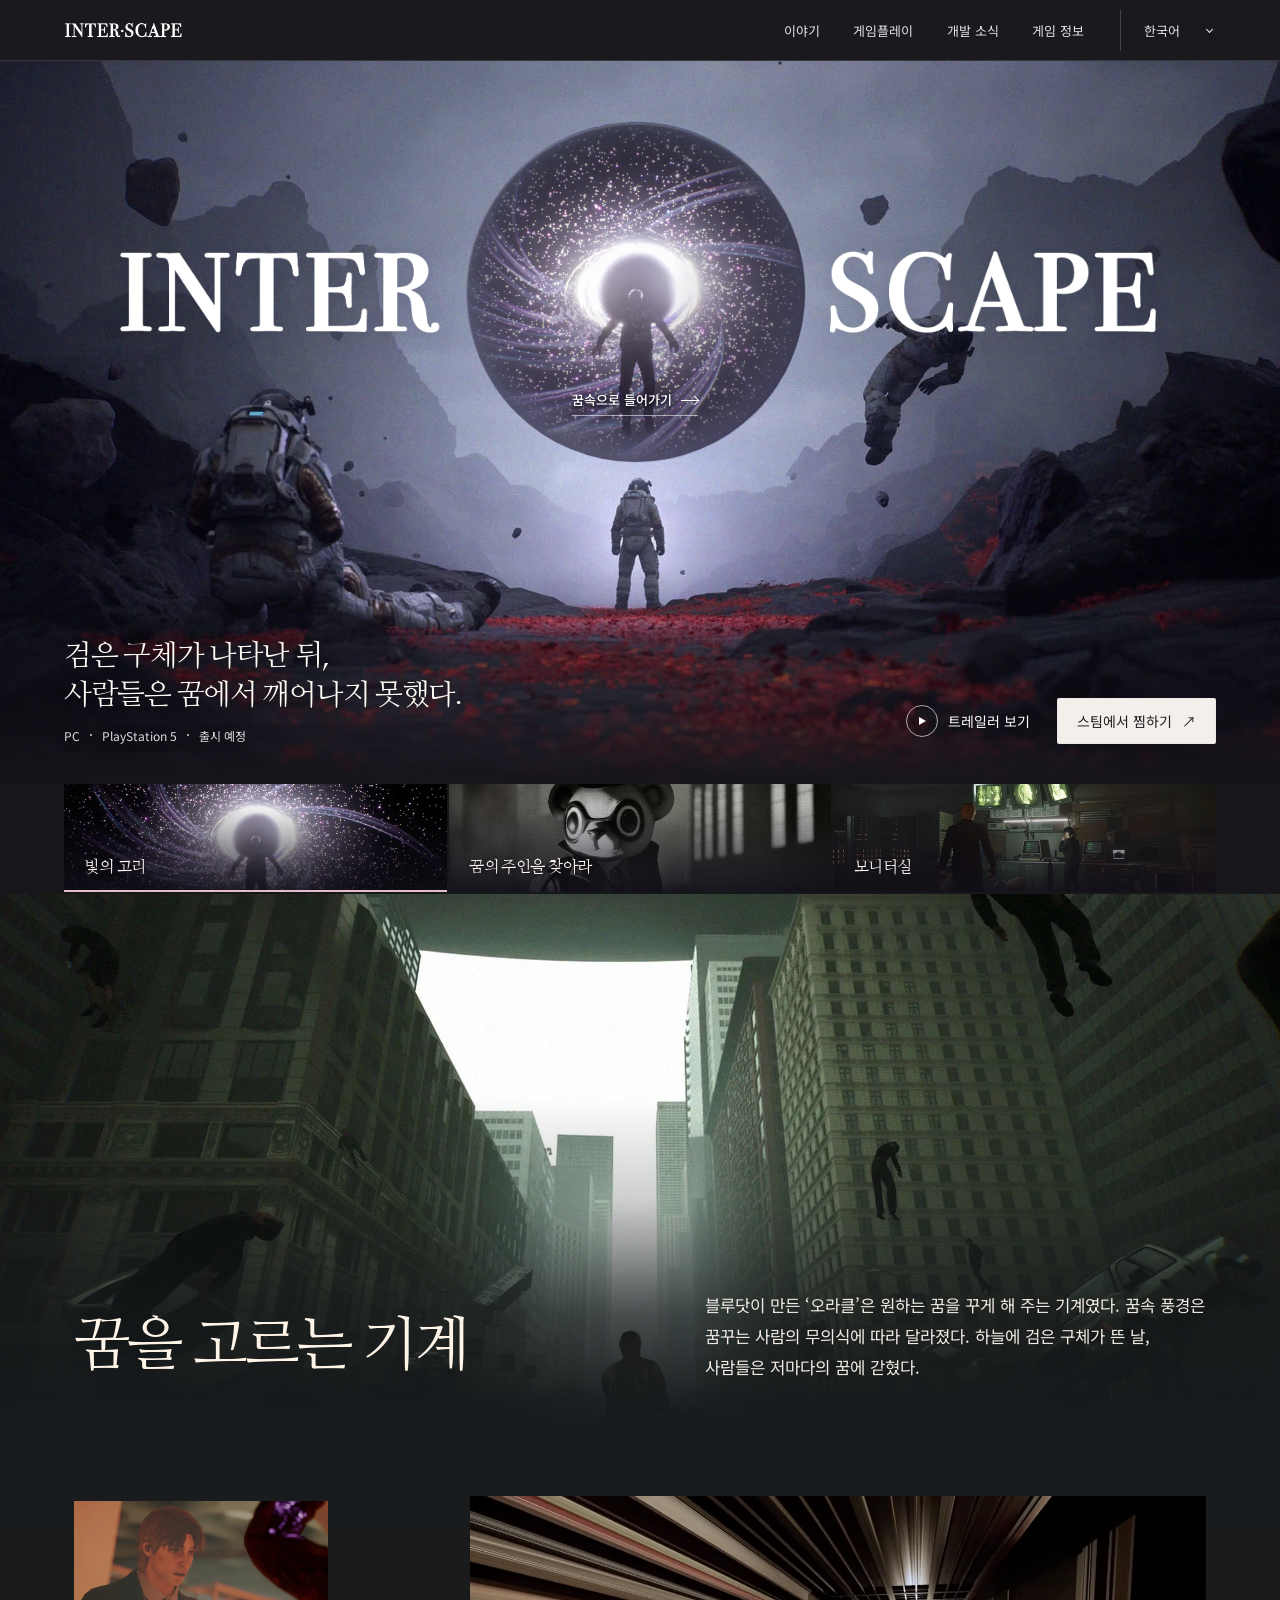
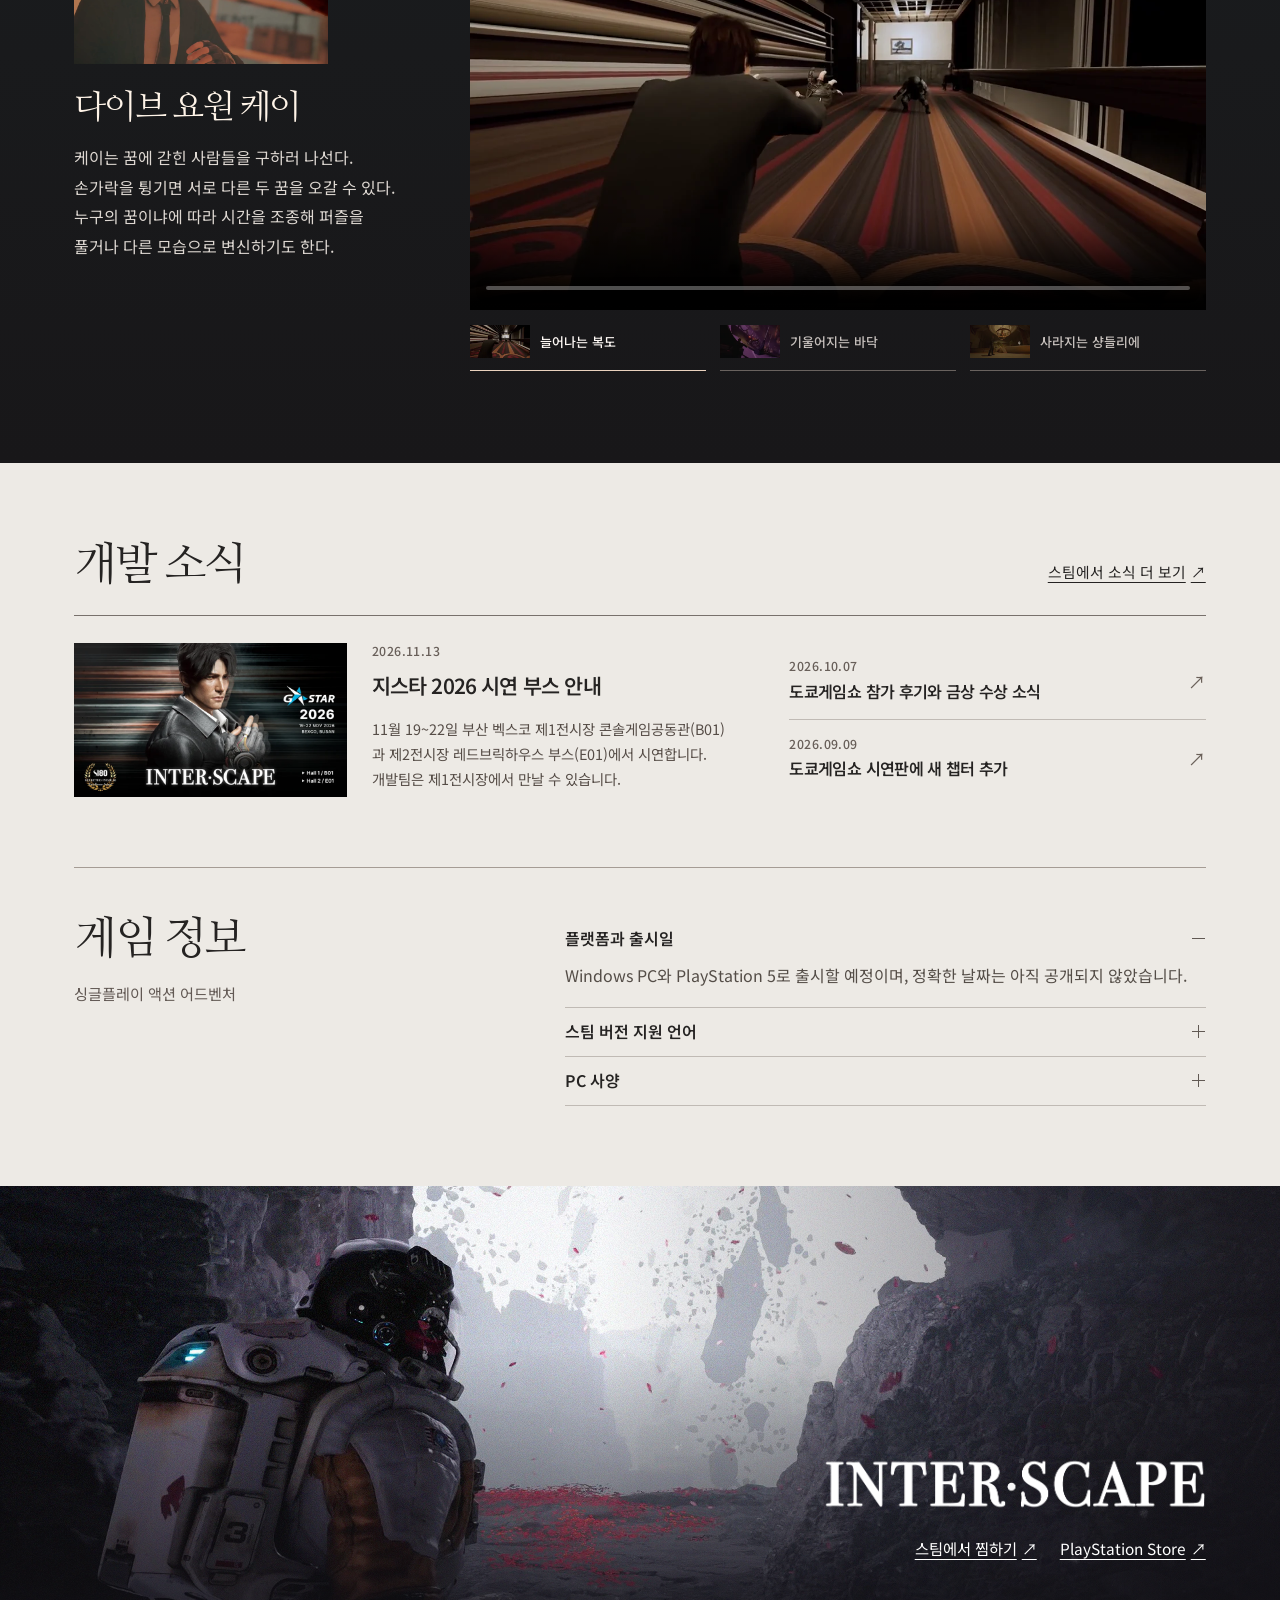
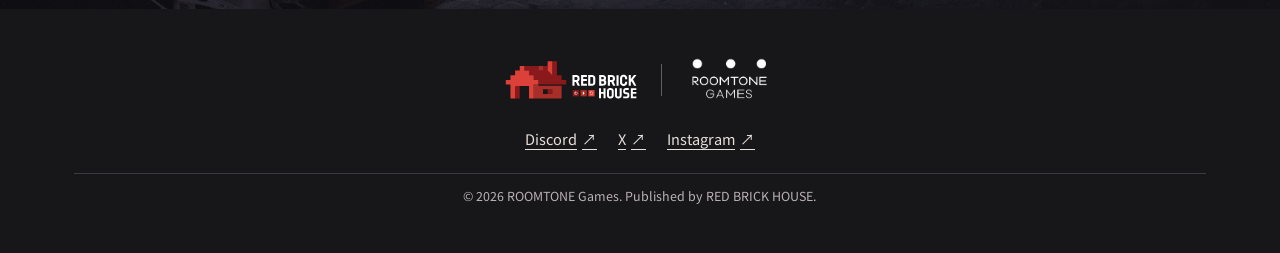
==== commit e32493ec: "Clarify the Korean story and center the studio credits" ====
--- a/index.html
+++ b/index.html
@@ -6,15 +6,15 @@
   <meta name="robots" content="noindex, nofollow">
   <meta name="theme-color" content="#191820">
   <title>INTER•SCAPE | 인터스케이프</title>
-  <meta name="description" content="검은 구체가 나타난 뒤, 사람들이 꿈에서 깨어나지 못한다. 다이브 요원 케이는 잠든 이들을 찾아 꿈속으로 들어간다. 룸톤게임즈의 액션 어드벤처 INTER•SCAPE.">
+  <meta name="description" content="검은 구체가 나타난 뒤, 사람들은 꿈에서 깨어나지 못했다. 다른 사람의 꿈에 들어갈 수 있는 요원 케이가 이들을 구하러 나선다. 룸톤게임즈의 액션 어드벤처 INTER•SCAPE.">
   <meta property="og:title" content="INTER•SCAPE"><meta property="og:type" content="website">
-  <meta property="og:description" content="검은 구체가 나타난 뒤, 사람들이 꿈에서 깨어나지 못한다. 다이브 요원 케이는 잠든 이들을 찾아 꿈속으로 들어간다. 룸톤게임즈의 액션 어드벤처 INTER•SCAPE.">
+  <meta property="og:description" content="검은 구체가 나타난 뒤, 사람들은 꿈에서 깨어나지 못했다. 다른 사람의 꿈에 들어갈 수 있는 요원 케이가 이들을 구하러 나선다. 룸톤게임즈의 액션 어드벤처 INTER•SCAPE.">
   <meta property="og:url" content="https://redbrickhouse.gg/interscape/">
   <meta property="og:image" content="https://redbrickhouse.gg/interscape/img/threshold.webp">
   <link rel="icon" href="data:image/svg+xml,%3Csvg xmlns='http://www.w3.org/2000/svg' viewBox='0 0 64 64'%3E%3Crect width='64' height='64' rx='10' fill='%23afaaba'/%3E%3Ccircle cx='32' cy='32' r='22' fill='%23151920'/%3E%3C/svg%3E">
   <link rel="preload" as="image" href="img/threshold.webp">
-  <link rel="stylesheet" href="dive/cover.css?v=print-1"><link rel="stylesheet" href="dive/chapters.css?v=print-1"><link rel="stylesheet" href="dive/viewer.css?v=print-1">
-  <script src="shift/body-copy.js?v=print-1" defer></script><script src="dive/viewer.js?v=print-1" defer></script><script src="dive/cover.js?v=print-1" defer></script><script src="shift/body.js?v=print-1" defer></script>
+  <link rel="stylesheet" href="dive/cover.css?v=ko-2"><link rel="stylesheet" href="dive/chapters.css?v=ko-2"><link rel="stylesheet" href="dive/viewer.css?v=print-1">
+  <script src="shift/body-copy.js?v=ko-2" defer></script><script src="dive/viewer.js?v=ko-2" defer></script><script src="dive/cover.js?v=ko-2" defer></script><script src="shift/body.js?v=print-1" defer></script>
 </head>
 <body data-dream="first">
 <a class="skip" href="#top" data-t="skip">본문으로</a>
@@ -43,19 +43,19 @@
       <div class="globe-shade" aria-hidden="true"></div>
       <div class="ground" aria-hidden="true"></div>
       <h1 id="game-title"><span class="sr">INTER•SCAPE</span><span class="word first" aria-hidden="true"></span><span class="word last" aria-hidden="true"></span></h1>
-      <button type="button" id="enter" aria-describedby="portal-desc" hidden><span class="entry-label"><span data-t="enter">꿈에 들어가기</span><i class="enter-arrow" aria-hidden="true"></i></span></button>
-      <span id="portal-desc" class="sr" data-t="portalDesc">검은 구체 안의 장면을 화면 가득 엽니다.</span>
-      <span class="sr" id="visual-description" role="img" aria-label="붉은 꽃밭에 선 우주복 차림의 인물 위로 거대한 구체가 떠 있다."></span>
+      <button type="button" id="enter" aria-describedby="portal-desc" hidden><span class="entry-label"><span data-t="enter">꿈속으로 들어가기</span><i class="enter-arrow" aria-hidden="true"></i></span></button>
+      <span id="portal-desc" class="sr" data-t="portalDesc">구체 안에 보이는 장면을 크게 봅니다.</span>
+      <span class="sr" id="visual-description" role="img" aria-label="붉은 꽃밭에 우주복을 입은 사람이 서 있고, 그 위로 거대한 구체가 떠 있다."></span>
       <span role="status" id="scene-status"></span>
     </div>
     <button class="return" id="leave" type="button" hidden><span aria-hidden="true" class="back-arrow"></span><span data-t="leave">꿈에서 나오기</span></button>
     <div class="cover-foot">
       <div class="scene-title" hidden>
         <h2 id="scene-name">빛의 고리</h2>
-        <div class="scene-actions"><a id="full-photo" href="dive/art/halo.webp" target="_blank" rel="noopener"><i class="expand-mark" aria-hidden="true"></i><span data-t="fullPhoto">전체 스크린샷</span></a><button id="monitor-play" type="button" hidden><span class="small-play" aria-hidden="true"></span><span id="monitor-label">영상 재생</span></button></div>
+        <div class="scene-actions"><a id="full-photo" href="dive/art/halo.webp" target="_blank" rel="noopener"><i class="expand-mark" aria-hidden="true"></i><span data-t="fullPhoto">스크린샷 크게 보기</span></a><button id="monitor-play" type="button" hidden><span class="small-play" aria-hidden="true"></span><span id="monitor-label">영상 재생</span></button></div>
       </div>
-      <div class="release"><p class="credit"><span data-t="leadOne">오라클에 접속한 사람들이</span> <span data-t="leadTwo">깨어나지 않는다.</span></p><p class="platform"><span>PC</span><b aria-hidden="true"></b><span>PlayStation 5</span><b aria-hidden="true"></b><span data-t="release">출시 예정</span></p></div>
-      <div class="film-links"><a class="trailer" data-trailer href="https://www.youtube.com/watch?v=OuanYzbB6oQ"><i aria-hidden="true"></i><span data-t="trailer">트레일러 보기</span></a><a class="wishlist" href="https://store.steampowered.com/app/3093160/INTERSCAPE/" target="_blank" rel="noopener"><span data-t="wish">Steam에서 찜하기</span><span aria-hidden="true">↗</span></a></div>
+      <div class="release"><p class="credit"><span data-t="leadOne">검은 구체가 나타난 뒤,</span> <span data-t="leadTwo">사람들은 꿈에서 깨어나지 못했다.</span></p><p class="platform"><span>PC</span><b aria-hidden="true"></b><span>PlayStation 5</span><b aria-hidden="true"></b><span data-t="release">출시 예정</span></p></div>
+      <div class="film-links"><a class="trailer" data-trailer href="https://www.youtube.com/watch?v=OuanYzbB6oQ"><i aria-hidden="true"></i><span data-t="trailer">트레일러 보기</span></a><a class="wishlist" href="https://store.steampowered.com/app/3093160/INTERSCAPE/" target="_blank" rel="noopener"><span data-t="wish">스팀에서 찜하기</span><span aria-hidden="true">↗</span></a></div>
     </div>
   </div>
   <div class="stills" id="worlds" role="group" aria-label="꿈 장면 선택" data-aria="choose" hidden>
@@ -70,11 +70,11 @@
       <img class="cut-here" src="img/city.webp" width="1920" height="1080" loading="lazy" decoding="async" alt="" />
       <img class="cut-other" src="img/v3-hero-sphere.webp" width="1920" height="1080" loading="lazy" decoding="async" alt="" />
     </div>
-    <figcaption class="sr"><span class="cut-here" data-t="cutStreet">도심의 빈 도로 위로 사람들이 떠 있다.</span><span class="cut-other" data-t="cutSphere">건물들 위로 거대한 검은 구체가 떠 있다.</span></figcaption>
+    <figcaption class="sr"><span class="cut-here" data-t="cutStreet">도심 한복판, 텅 빈 도로 위에 사람들이 떠 있다.</span><span class="cut-other" data-t="cutSphere">건물들 위로 거대한 검은 구체가 떠 있다.</span></figcaption>
   </figure>
   <div class="cut-wrap cut-story-credit">
-    <h2 id="cut-story-title" data-t="cutOracleTitle">오라클</h2>
-    <div class="cut-voice"><p data-t="cutOracle">블루닷은 원하는 꿈을 고를 수 있는 기계 ‘오라클’을 만들었다. 그 안의 세계는 꿈꾸는 이의 무의식에 따라 달라졌다. 하늘에 검은 구체가 뜬 날, 오라클에 접속한 사람들은 저마다의 꿈에 갇혔다.</p></div>
+    <h2 id="cut-story-title" data-t="cutOracleTitle">꿈을 고르는 기계</h2>
+    <div class="cut-voice"><p data-t="cutOracle">블루닷이 만든 ‘오라클’은 원하는 꿈을 꾸게 해 주는 기계였다. 꿈속 풍경은 꿈꾸는 사람의 무의식에 따라 달라졌다. 하늘에 검은 구체가 뜬 날, 사람들은 저마다의 꿈에 갇혔다.</p></div>
   </div>
 </section>
 <section class="cut-play" id="gameplay" aria-labelledby="cut-play-title">
@@ -82,47 +82,47 @@
     <div class="cut-k">
       <figure><img src="img/v3-agent-k.webp" width="1920" height="1080" alt="" loading="lazy" decoding="async" /></figure>
       <div class="cut-kwords"><h2 id="cut-play-title" data-t="cutKTitle">다이브 요원 케이</h2>
-        <p data-t="cutAbility">케이는 남의 꿈에 들어가 잠든 사람을 깨울 방법을 찾는다. 손가락을 튕겨 두 꿈을 오가고, 시간을 조종해 퍼즐을 푼다. 꿈의 주인에 따라 전혀 다른 존재로 변신할 때도 있다.</p>
+        <p data-t="cutAbility">케이는 꿈에 갇힌 사람들을 구하러 나선다. 손가락을 튕기면 서로 다른 두 꿈을 오갈 수 있다. 누구의 꿈이냐에 따라 시간을 조종해 퍼즐을 풀거나 다른 모습으로 변신하기도 한다.</p>
       </div>
     </div>
     <figure class="cut-film" data-cut-cinema>
       <div class="cut-takes" role="group" aria-label="플레이 장면 선택" data-aria="cutTakes">
       <button type="button" aria-pressed="true" aria-controls="cut-player" data-cut-reel="corridor" data-t="cutCorridor">늘어나는 복도</button>
-      <button type="button" aria-pressed="false" aria-controls="cut-player" data-cut-reel="room" data-t="cutRoom">기우는 방</button>
+      <button type="button" aria-pressed="false" aria-controls="cut-player" data-cut-reel="room" data-t="cutRoom">기울어지는 바닥</button>
       <button type="button" aria-pressed="false" aria-controls="cut-player" data-cut-reel="snap" data-t="cutSnap">사라지는 샹들리에</button>
     </div>
     <div class="cut-screen">
         <video id="cut-player" aria-describedby="cut-scene-description" controls playsinline preload="none" poster="dive/art/corridor-print.webp" width="1280" height="720" aria-label="게임플레이 영상" data-aria="cutVideo"><source src="media/v3-action-play.mp4" type="video/mp4"></video>
       </div>
-      <figcaption class="sr" id="cut-scene-description"><p data-cut-note="corridor" data-t="cutClip">케이가 팔을 뻗자 복도 끝의 벽이 멀어진다.</p><p data-cut-note="room" data-t="cutRoomClip" hidden>보랏빛 방 안에서 케이의 발밑이 한쪽으로 기운다.</p><p data-cut-note="snap" data-t="cutSnapClip" hidden>케이가 손가락을 튕긴다. 천장의 샹들리에가 사라지고, 맞은편 벽에 둥근 문양이 드러난다.</p></figcaption>
+      <figcaption class="sr" id="cut-scene-description"><p data-cut-note="corridor" data-t="cutClip">케이가 팔을 뻗자 복도 끝이 점점 멀어진다.</p><p data-cut-note="room" data-t="cutRoomClip" hidden>보랏빛 방에서 케이가 딛고 선 바닥이 한쪽으로 기울어진다.</p><p data-cut-note="snap" data-t="cutSnapClip" hidden>케이가 손가락을 튕긴다. 천장의 샹들리에가 사라지고, 맞은편 벽에 둥근 문양이 드러난다.</p></figcaption>
     </figure>
   </div>
 </section>
 <section class="cut-journal" id="journal" aria-labelledby="cut-news-title">
   <div class="cut-wrap">
-    <header class="cut-newshead"><h2 id="cut-news-title" data-t="cutStudio">개발 소식</h2><a href="https://store.steampowered.com/news/app/3093160/" target="_blank" rel="noopener"><span data-t="cutAll">Steam 소식 전체 보기</span><span aria-hidden="true">↗</span></a></header>
+    <header class="cut-newshead"><h2 id="cut-news-title" data-t="cutStudio">개발 소식</h2><a href="https://store.steampowered.com/news/app/3093160/" target="_blank" rel="noopener"><span data-t="cutAll">스팀에서 소식 더 보기</span><span aria-hidden="true">↗</span></a></header>
     <a class="cut-newsfeature" href="https://steamcommunity.com/games/3093160/announcements/detail/690899935132910203" target="_blank" rel="noopener">
       <img src="atlas/gstar-2026.webp" width="800" height="450" alt="" loading="lazy" decoding="async">
-      <div><time datetime="2026-11-13">2026.11.13</time><h3 data-t="cutGstar">지스타 2026 시연 부스 안내</h3><p data-t="cutBooth">11월 19~22일 부산 벡스코. 개발팀은 제1전시장 B01 콘솔게임공동관에서 만날 수 있습니다. 제2전시장 E01 레드브릭하우스 부스에서도 시연합니다.</p></div>
+      <div><time datetime="2026-11-13">2026.11.13</time><h3 data-t="cutGstar">지스타 2026 시연 부스 안내</h3><p data-t="cutBooth">11월 19~22일 부산 벡스코 제1전시장 콘솔게임공동관(B01)과 제2전시장 레드브릭하우스 부스(E01)에서 시연합니다. 개발팀은 제1전시장에서 만날 수 있습니다.</p></div>
       <span class="cut-arrow" aria-hidden="true">↗</span>
     </a>
-    <a class="cut-newsline" href="https://store.steampowered.com/news/app/3093160/view/678511862081388592" target="_blank" rel="noopener"><time datetime="2026-10-07">2026.10.07</time><h3 data-t="cutTokyoBack">도쿄게임쇼에서 받은 첫 금상 트로피</h3><span class="cut-arrow" aria-hidden="true">↗</span></a>
-    <a class="cut-newsline" href="https://store.steampowered.com/news/app/3093160/view/705530923042471953" target="_blank" rel="noopener"><time datetime="2026-09-09">2026.09.09</time><h3 data-t="cutTokyo">도쿄게임쇼 시연판에서 새 챕터 공개</h3><span class="cut-arrow" aria-hidden="true">↗</span></a>
+    <a class="cut-newsline" href="https://store.steampowered.com/news/app/3093160/view/678511862081388592" target="_blank" rel="noopener"><time datetime="2026-10-07">2026.10.07</time><h3 data-t="cutTokyoBack">도쿄게임쇼 참가 후기와 금상 수상 소식</h3><span class="cut-arrow" aria-hidden="true">↗</span></a>
+    <a class="cut-newsline" href="https://store.steampowered.com/news/app/3093160/view/705530923042471953" target="_blank" rel="noopener"><time datetime="2026-09-09">2026.09.09</time><h3 data-t="cutTokyo">도쿄게임쇼 시연판에 새 챕터 추가</h3><span class="cut-arrow" aria-hidden="true">↗</span></a>
   </div>
 </section>
 <section class="cut-info" id="information" aria-labelledby="cut-info-title">
   <div class="cut-wrap cut-infoinner">
     <div><h2 id="cut-info-title" data-t="cutInfo">게임 정보</h2><p class="cut-genre" data-t="cutGenre">싱글플레이 액션 어드벤처</p></div>
     <div class="cut-questions">
-      <details open><summary><span data-t="cutReleaseQ">플랫폼과 출시일</span></summary><p data-t="cutReleaseA">Windows PC와 PlayStation 5로 출시 예정입니다. 출시일은 아직 공개되지 않았습니다.</p></details>
-      <details><summary><span data-t="cutLangQ">Steam판 음성과 자막</span></summary><p data-t="cutLangA">음성은 영어로, 메뉴와 자막은 한국어를 포함한 30개 언어로 제공합니다.</p></details>
+      <details open><summary><span data-t="cutReleaseQ">플랫폼과 출시일</span></summary><p data-t="cutReleaseA">Windows PC와 PlayStation 5로 출시할 예정이며, 정확한 날짜는 아직 공개되지 않았습니다.</p></details>
+      <details><summary><span data-t="cutLangQ">스팀 버전 지원 언어</span></summary><p data-t="cutLangA">음성은 영어입니다. 메뉴와 자막은 한국어를 포함한 30개 언어를 지원합니다.</p></details>
       <details><summary><span data-t="cutSpecQ">PC 사양</span></summary>
         <dl class="cut-specs">
-          <dt data-t="cutMinimum">최소</dt><dd><span data-t="cutMinOS">Windows 10 64비트 · 8 GB RAM</span><span data-t="cutMinCPU">Intel Core i7-8700K / AMD Ryzen 5 1600X</span><span data-t="cutMinGPU">GeForce GTX 1060 6 GB / Radeon RX 5600 XT 6 GB / Intel Arc A380 6 GB</span></dd>
-          <dt data-t="cutRecommended">권장</dt><dd><span data-t="cutRecOS">Windows 10/11 64비트 · 16 GB RAM</span><span>Intel Core i7-9700K / AMD Ryzen 7 3700X</span><span>GeForce RTX 3060 / Radeon RX 6600 XT</span></dd>
+          <dt data-t="cutMinimum">최소 사양</dt><dd><span data-t="cutMinOS">Windows 10 64비트 · 8 GB RAM</span><span data-t="cutMinCPU">Intel Core i7-8700K / AMD Ryzen 5 1600X</span><span data-t="cutMinGPU">GeForce GTX 1060 6 GB / Radeon RX 5600 XT 6 GB / Intel Arc A380 6 GB</span></dd>
+          <dt data-t="cutRecommended">권장 사양</dt><dd><span data-t="cutRecOS">Windows 10/11 64비트 · 16 GB RAM</span><span>Intel Core i7-9700K / AMD Ryzen 7 3700X</span><span>GeForce RTX 3060 / Radeon RX 6600 XT</span></dd>
         </dl>
-        <p class="cut-sharedspec" data-t="cutShared">DirectX 12 · 여유 공간 20 GB</p>
-        <p><a data-cut-store-language href="https://store.steampowered.com/app/3093160/INTERSCAPE/?l=koreana#sysreq_anchor" target="_blank" rel="noopener"><span data-t="cutSpecs">Steam에서 사양 보기</span> <span aria-hidden="true">↗</span></a></p></details>
+        <p class="cut-sharedspec" data-t="cutShared">DirectX 12 · 필요한 저장 공간 20 GB</p>
+        <p><a data-cut-store-language href="https://store.steampowered.com/app/3093160/INTERSCAPE/?l=koreana#sysreq_anchor" target="_blank" rel="noopener"><span data-t="cutSpecs">스팀에서 사양 확인</span> <span aria-hidden="true">↗</span></a></p></details>
     </div>
   </div>
 </section>
@@ -130,13 +130,17 @@
   <img class="cut-endshot" src="dive/art/cave.webp" width="1920" height="1080" alt="" loading="lazy" decoding="async" />
   <div class="cut-endcontent">
     <img class="cut-endtitle" src="img/logo.png" width="1642" height="252" alt="INTER•SCAPE" loading="lazy" decoding="async" />
-    <div class="cut-endlinks"><a href="https://store.steampowered.com/app/3093160/INTERSCAPE/" target="_blank" rel="noopener"><span data-t="cutWish">Steam에서 찜하기</span><span aria-hidden="true">↗</span></a>
+    <div class="cut-endlinks"><a href="https://store.steampowered.com/app/3093160/INTERSCAPE/" target="_blank" rel="noopener"><span data-t="cutWish">스팀에서 찜하기</span><span aria-hidden="true">↗</span></a>
     <a href="https://store.playstation.com/en-us/concept/10015911" target="_blank" rel="noopener"><span>PlayStation Store</span><span aria-hidden="true">↗</span></a></div>
   </div>
 </div>
 </main>
-<footer class="cut-footer"><div class="cut-wrap cut-footerinner">
-  <div class="cut-studios"><a href="https://redbrickhouse.gg/" target="_blank" rel="noopener"><img src="img/rbh-logo.svg" width="228" height="66" alt="RED BRICK HOUSE" loading="lazy" decoding="async"></a><a href="https://www.roomtonegames.com/" target="_blank" rel="noopener"><img src="img/roomtone-logo.png" width="527" height="185" alt="ROOMTONE Games" loading="lazy" decoding="async"></a></div>
+<footer id="credits" class="cut-footer"><div class="cut-wrap cut-footerinner">
+  <div class="cut-studios">
+    <a href="https://redbrickhouse.gg/" target="_blank" rel="noopener"><img src="img/rbh-logo.svg" width="228" height="66" alt="RED BRICK HOUSE" loading="lazy" decoding="async"></a>
+    <span class="studio-divider" aria-hidden="true"></span>
+    <a href="https://www.roomtonegames.com/" target="_blank" rel="noopener"><img src="img/roomtone-logo.png" width="1920" height="1080" alt="ROOMTONE Games" loading="lazy" decoding="async"></a>
+  </div>
   <div class="cut-social"><a href="https://discord.gg/6ThJqwuYvJ" target="_blank" rel="noopener" aria-label="ROOMTONE Games (Discord)">Discord <span aria-hidden="true">↗</span></a><a href="https://x.com/ROOMTONE_Games" target="_blank" rel="noopener" aria-label="ROOMTONE Games (X)">X <span aria-hidden="true">↗</span></a><a href="https://www.instagram.com/roomtone_games/" target="_blank" rel="noopener" aria-label="ROOMTONE Games (Instagram)">Instagram <span aria-hidden="true">↗</span></a></div>
   <small lang="en">© 2026 ROOMTONE Games. Published by RED BRICK HOUSE.</small>
 </div></footer>
@@ -150,7 +154,7 @@
     <div class="still-error" hidden><span role="status"></span><button class="still-retry" type="button">다시 시도</button></div>
   </div>
   <footer class="still-bottom">
-    <a class="still-file" target="_blank" rel="noopener"><span>원본 파일</span><i aria-hidden="true">↗</i></a>
+    <a class="still-file" target="_blank" rel="noopener"><span>원본 이미지 열기</span><i aria-hidden="true">↗</i></a>
     <div class="still-pages">
       <button class="still-prev" type="button" aria-label="이전 장면"><span aria-hidden="true">←</span></button>
       <span class="still-count"></span>
--- a/dive/cover.css
+++ b/dive/cover.css
@@ -1,7 +1,7 @@
-@font-face { font-family:"Site Book KR"; src:url("type/book-ko.woff2") format("woff2"); font-weight:400; font-display:swap; }
+@font-face { font-family:"Site Book KR"; src:url("type/book-ko.woff2?v=ko-2") format("woff2"); font-weight:400; font-display:swap; }
 @font-face { font-family:"Site Book SC"; src:url("type/book-zh.woff2") format("woff2"); font-weight:500; font-display:swap; }
 @font-face { font-family:"Site Spectral"; src:url("type/book-latin.woff2") format("woff2"); font-weight:400; font-display:swap; }
-@font-face { font-family:"Site Sans"; src:url("type/sans-ko.woff2") format("woff2"); font-weight:400 650; font-display:swap; }
+@font-face { font-family:"Site Sans"; src:url("type/sans-ko.woff2?v=ko-2") format("woff2"); font-weight:400 650; font-display:swap; }
 :root {
   color-scheme:dark; --night:#19181d; --ivory:#f6f1ec; --petal:#e3bdc7;
   --sans:"Site Sans","Apple SD Gothic Neo","Malgun Gothic",Arial,sans-serif;
--- a/dive/chapters.css
+++ b/dive/chapters.css
@@ -145,13 +145,16 @@
 .cut-endlinks { display: flex; flex-wrap: wrap; justify-content: flex-end; align-items: center; gap: 4px clamp(15px,1.8vw,30px); margin-top: 13px; }
 .cut-endlinks a { color: white; min-height: 44px; font-size: .96rem; }
 .cut-footer { background: #171619; }
-.cut-footerinner { display: grid; grid-template-columns: 1fr auto; align-items: center; gap: 13px 24px; padding-block: clamp(23px,2.7vw,45px); }
-.cut-studios, .cut-social { display: flex; flex-wrap: wrap; align-items: center; gap: 3px 21px; }
+.cut-footerinner { display: grid; justify-items: center; gap: 12px; padding-block: clamp(28px,3.6vw,56px); text-align: center; }
+.cut-studios, .cut-social { display: flex; justify-content: center; align-items: center; }
+.cut-studios { gap: 24px; }
+.cut-studios .studio-divider { width: 1px; height: 32px; background: #635b62; }
+.cut-social { flex-wrap: wrap; gap: 3px 21px; }
 .cut-studios a, .cut-social a { display: inline-flex; align-items: center; min-height: 44px; }
-.cut-studios img { display: block; height: 33px; width: auto; }
-.cut-studios a:first-child img { height: 25px; }
+.cut-studios img { display: block; height: 50px; width: auto; }
+.cut-studios a:first-child img { height: 38px; }
 .cut-social a { color: #e6dfda; font-size: .91rem; }
-.cut-footer small { grid-column: 1 / -1; border-top: 1px solid #3e383f; padding-top: 13px; font-size: .78rem; line-height: 1.6; color: #bab2b4; }
+.cut-footer small { width: 100%; border-top: 1px solid #3e383f; padding-top: 13px; font-size: .78rem; line-height: 1.6; text-wrap: balance; color: #bab2b4; }
 
 @media(max-width: 900px) {
   .cut-play > .cut-wrap { grid-template-columns: minmax(180px,.72fr) minmax(0,1.4fr); gap: 28px; }
@@ -204,8 +207,14 @@
   .cut-endtitle { width: clamp(191px,55vw,295px); }
   .cut-endlinks { margin-top: 4px; }
   .cut-endlinks a { font-size: .84rem; }
-  .cut-footerinner { grid-template-columns: 1fr; gap: 6px; padding-block: 18px 22px; }
+  .cut-footerinner { gap: 8px; padding-block: 24px; }
   .cut-footer small { margin-top: 4px; }
+}
+@media(max-width: 600px) {
+  .cut-studios { flex-direction: column; gap: 8px; }
+  .cut-studios .studio-divider { width: 64px; height: 1px; }
+  .cut-studios img { height: 40px; }
+  .cut-studios a:first-child img { height: 30px; }
 }
 @media(max-width: 380px) {
   .cut-k { grid-template-columns: minmax(78px,.56fr) minmax(0,1.44fr); gap: 13px; }
